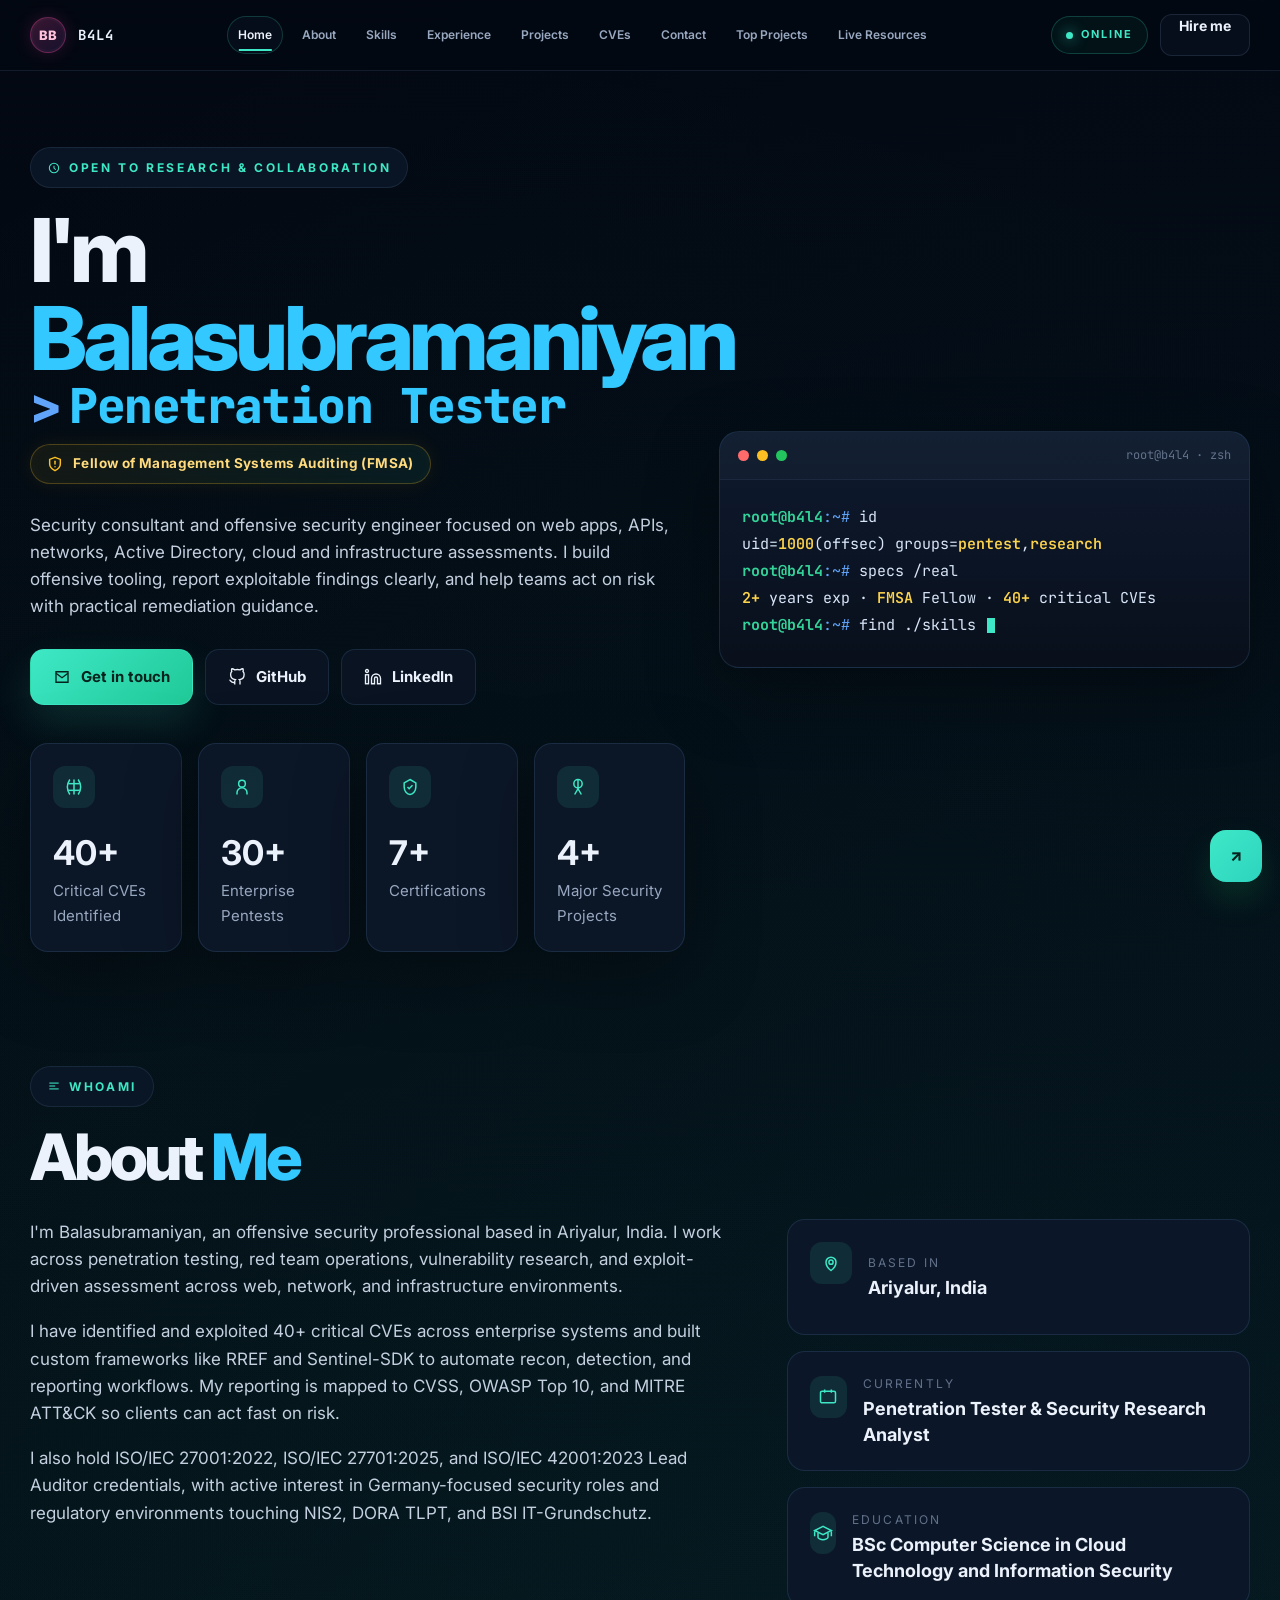
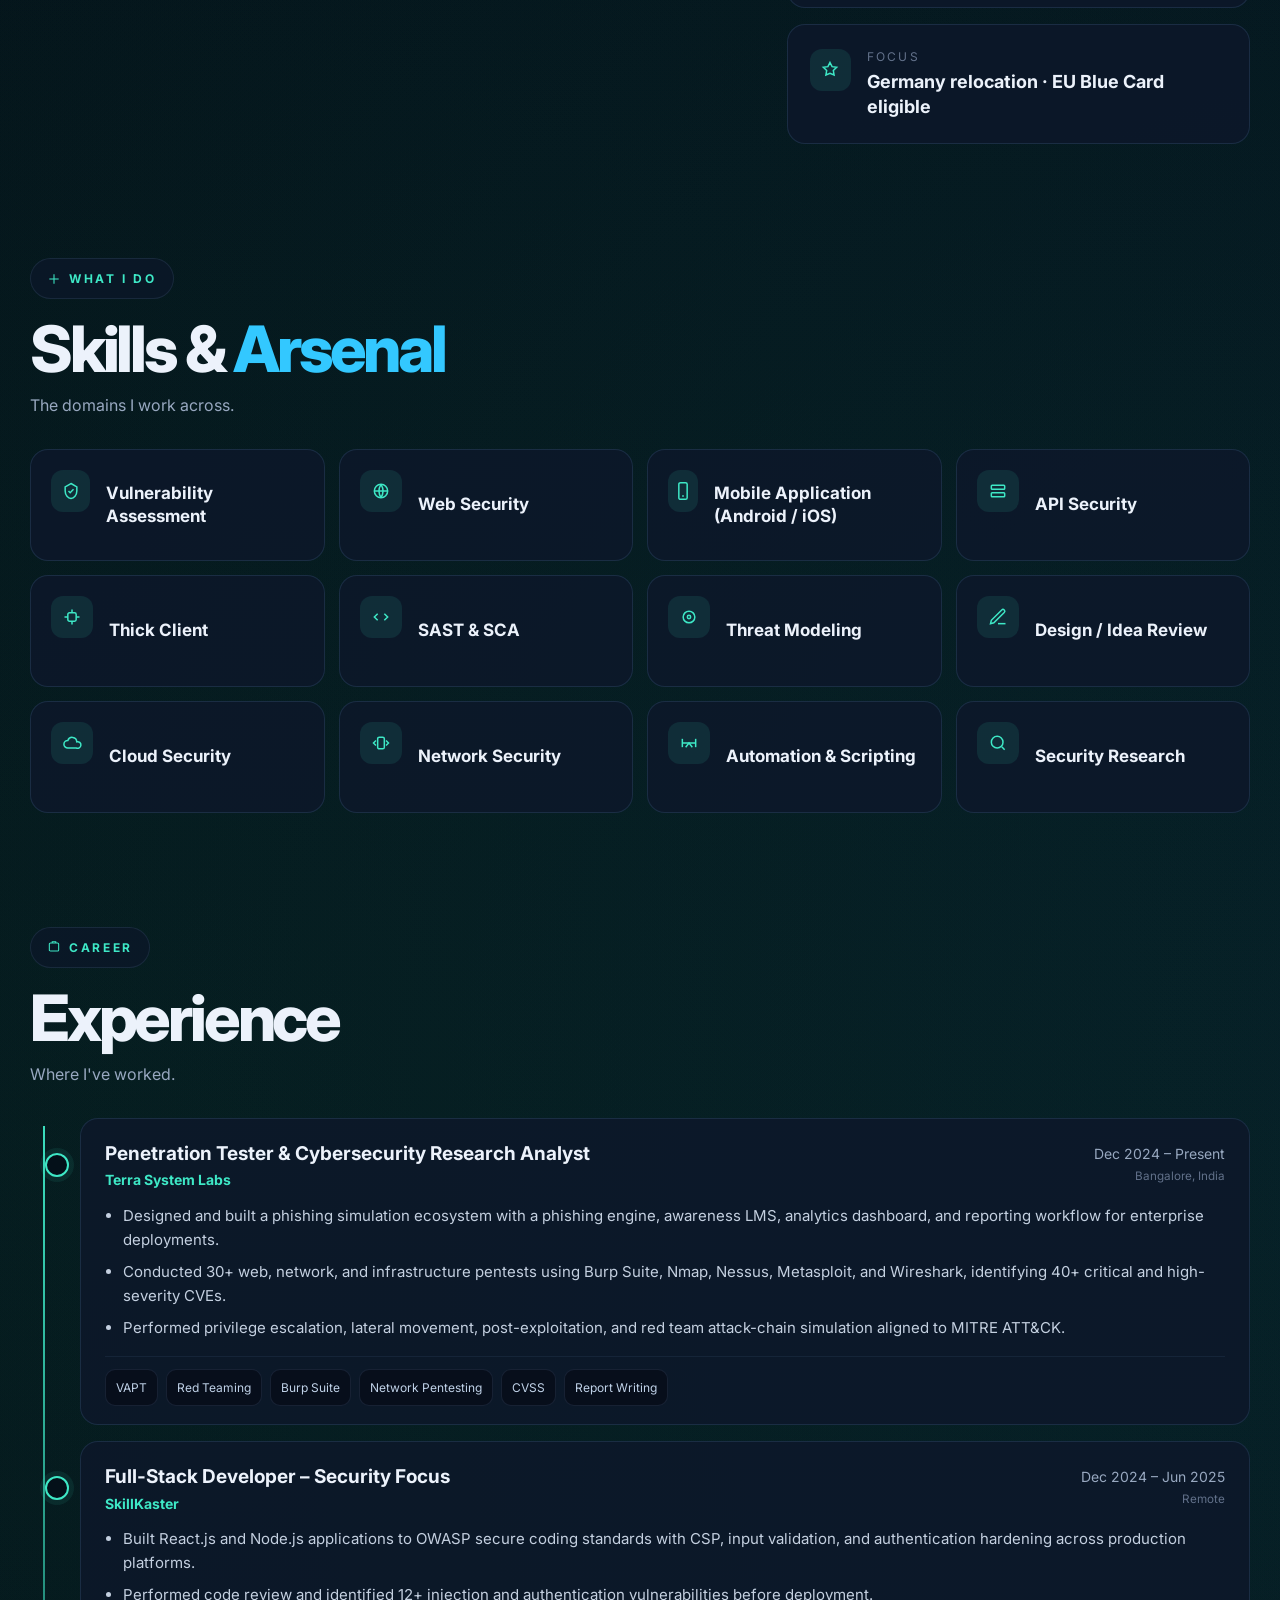
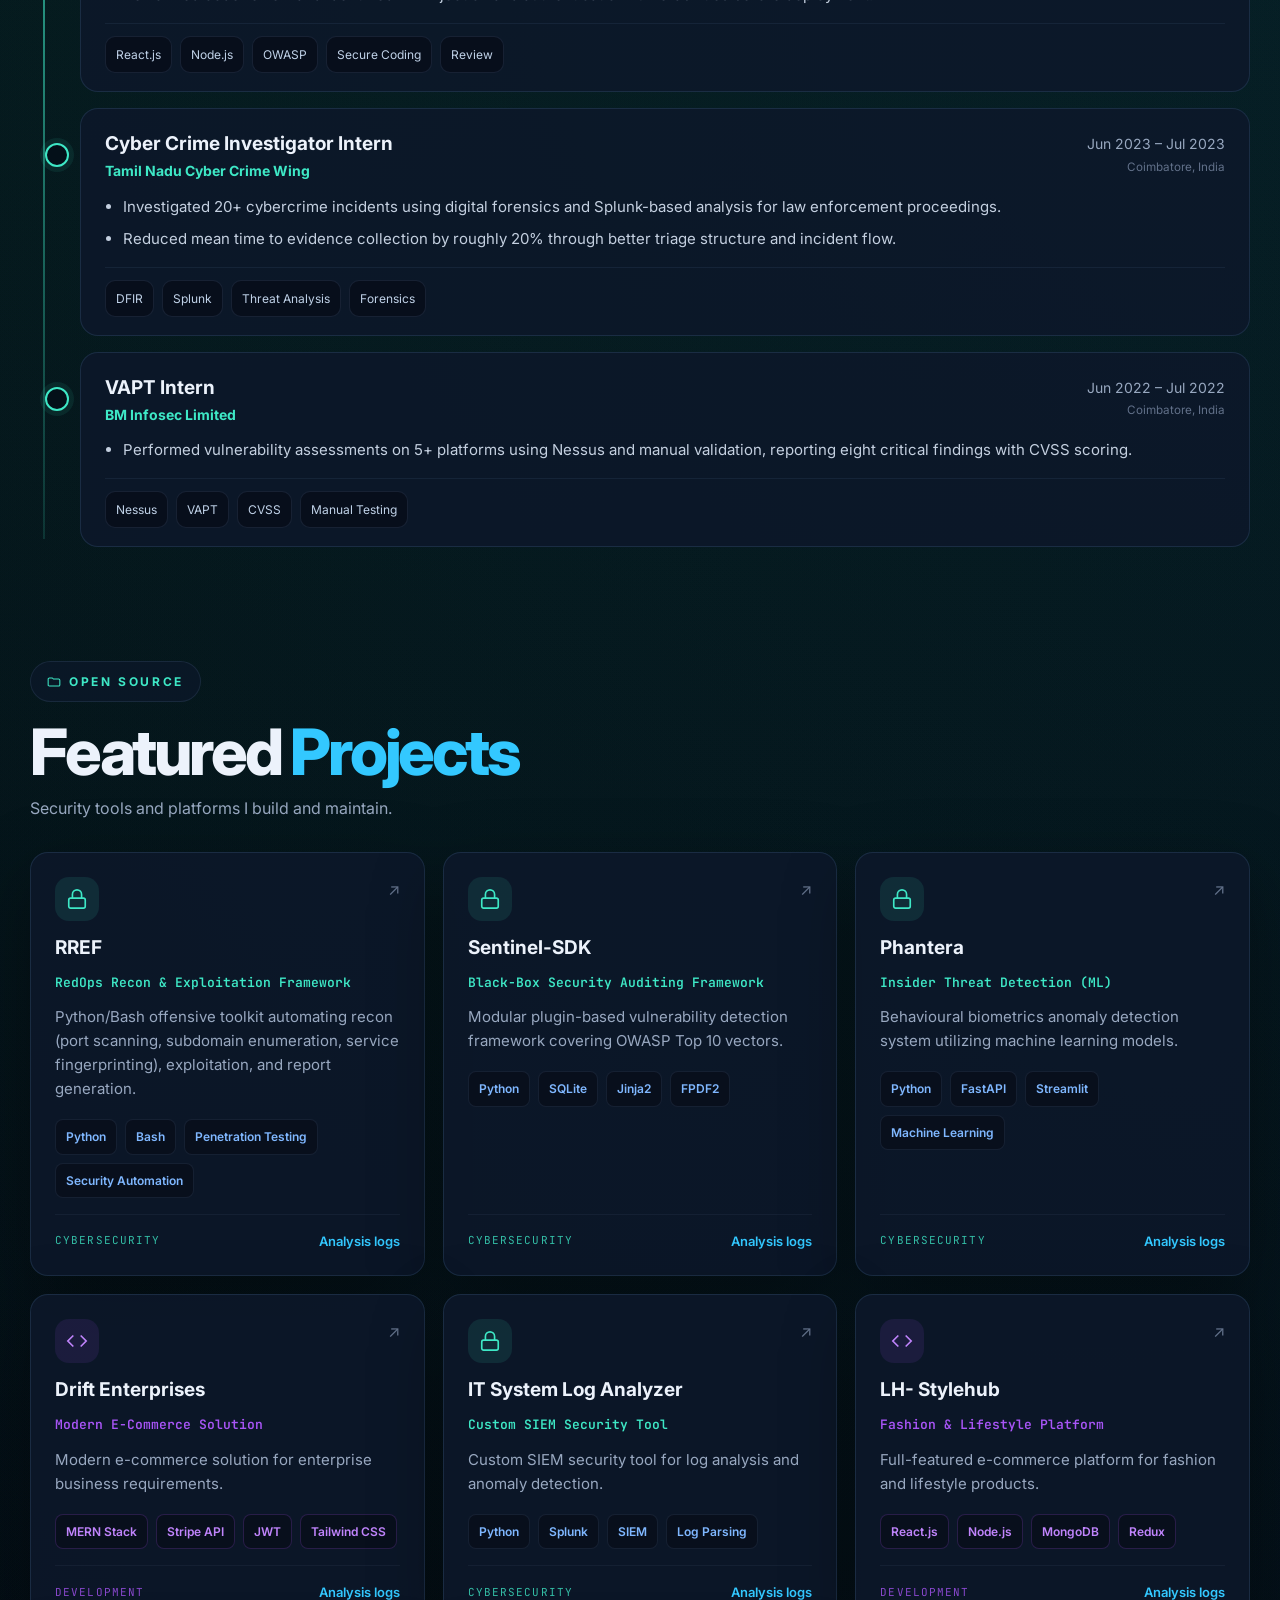
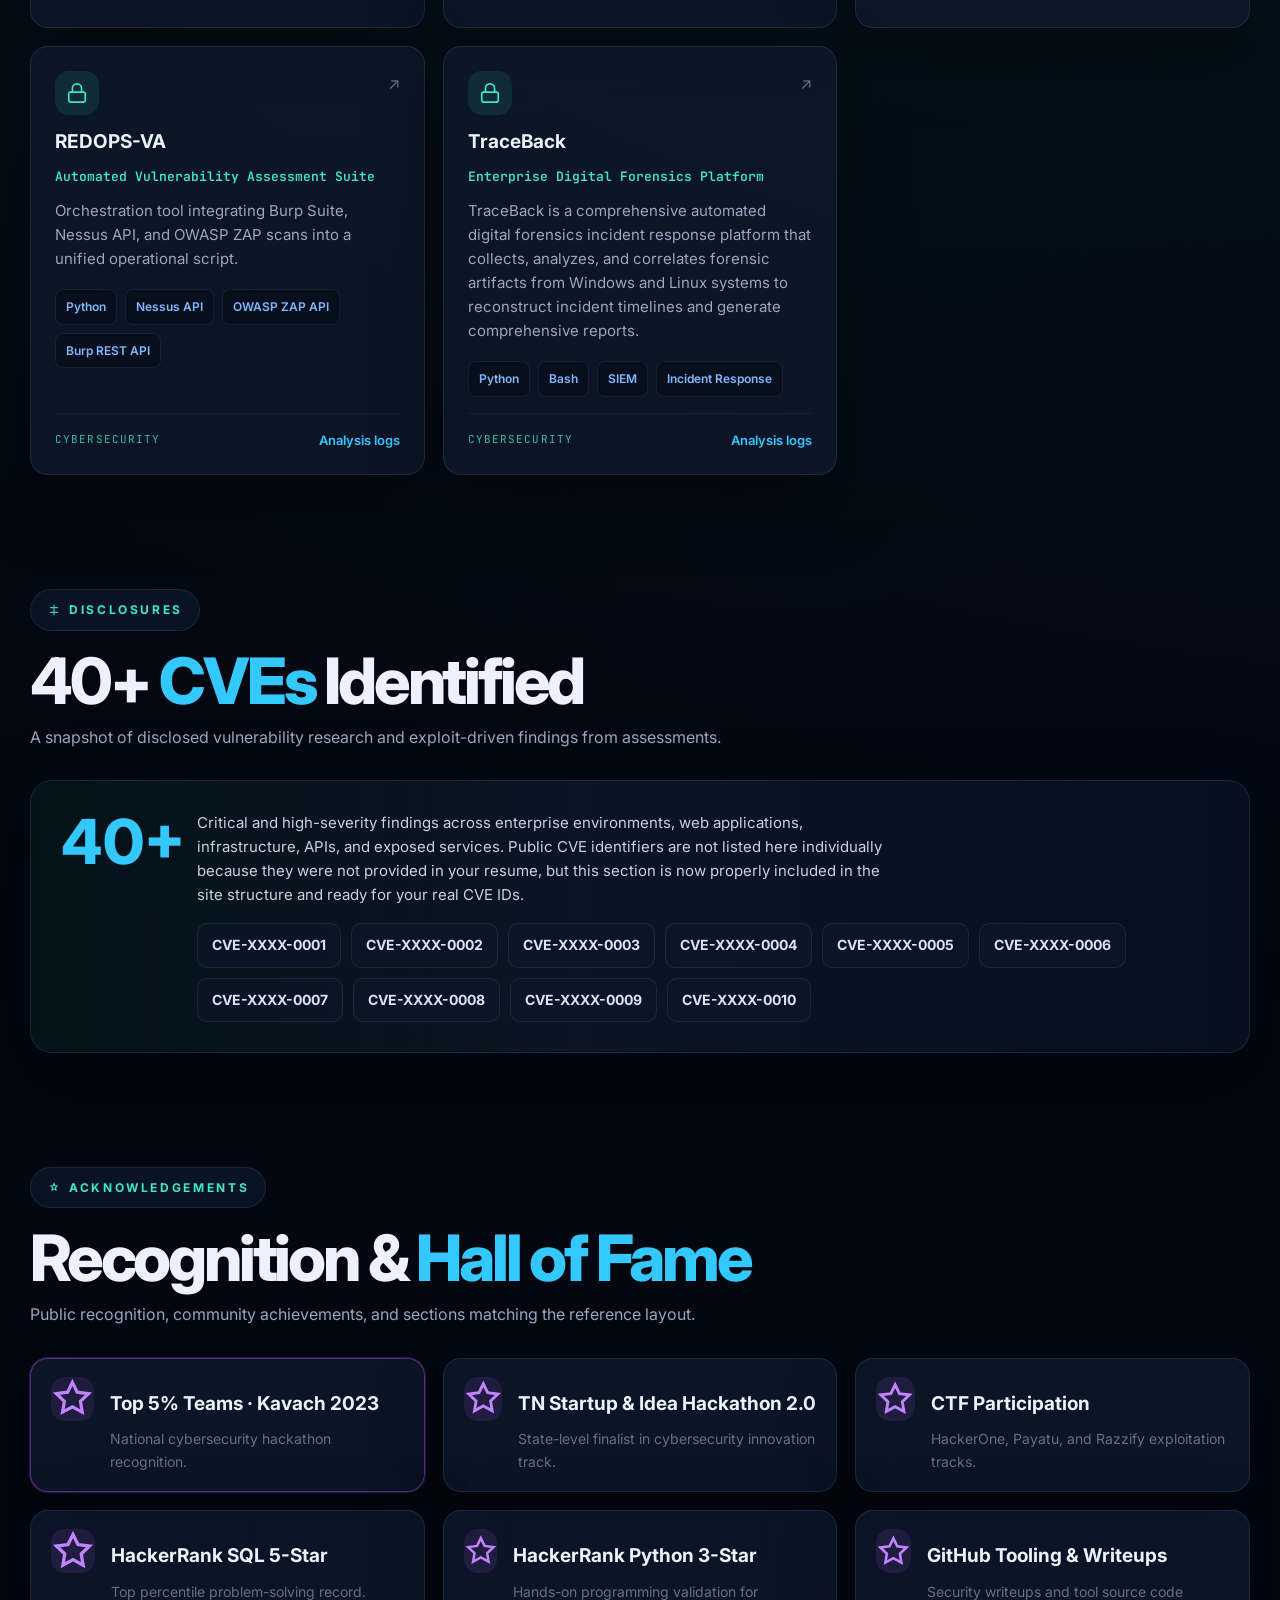
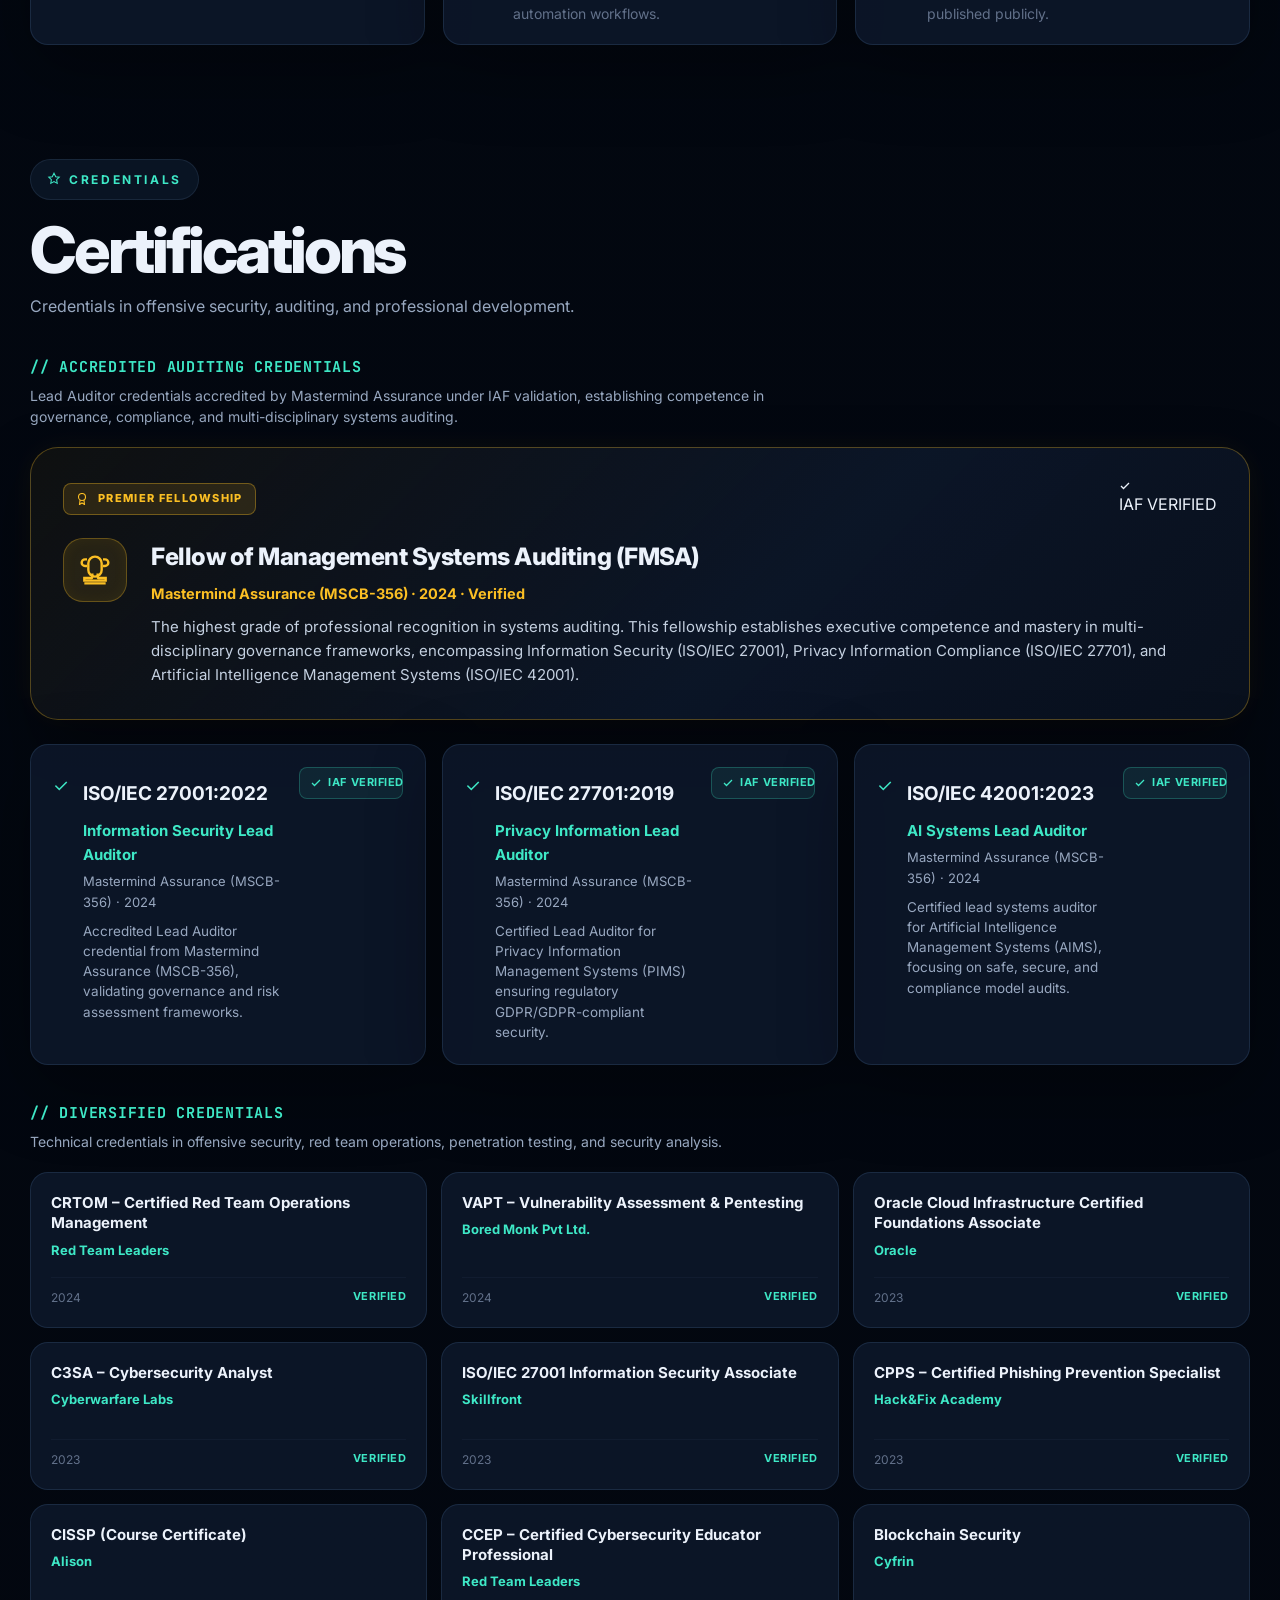
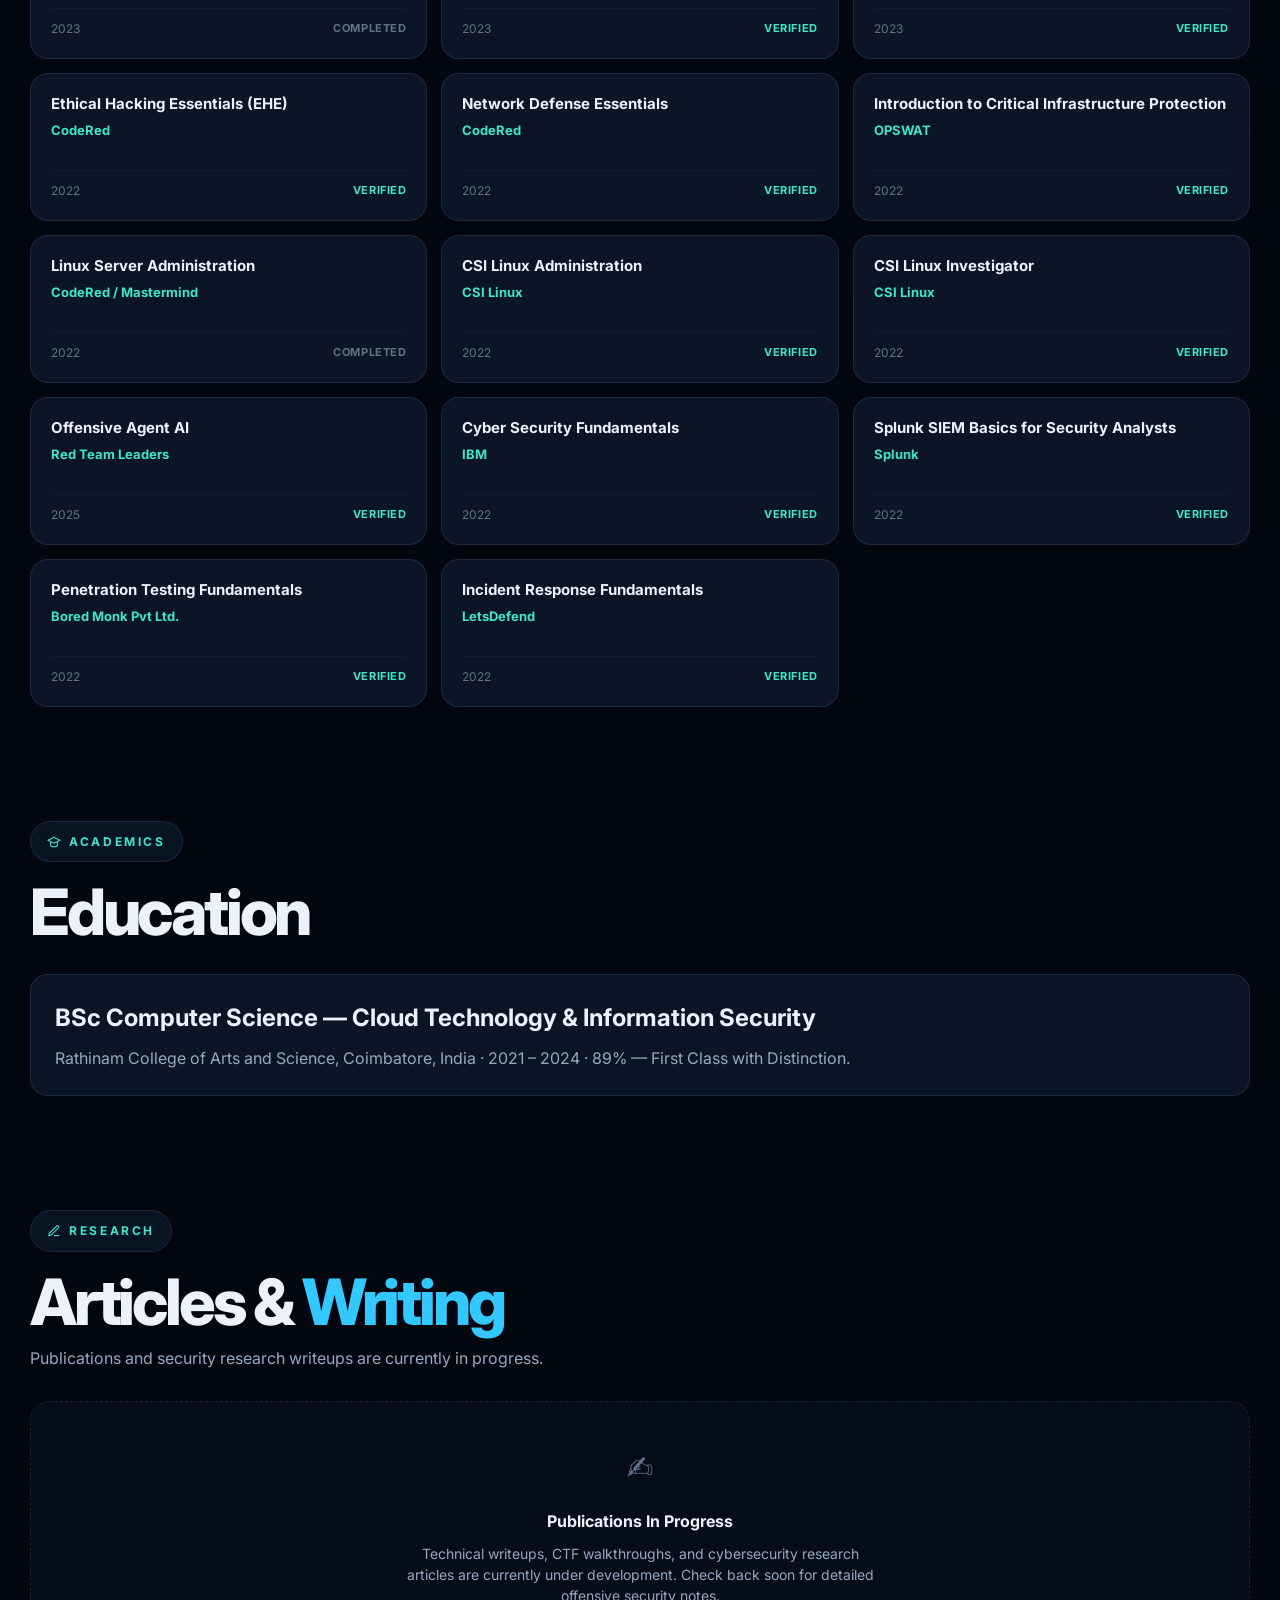
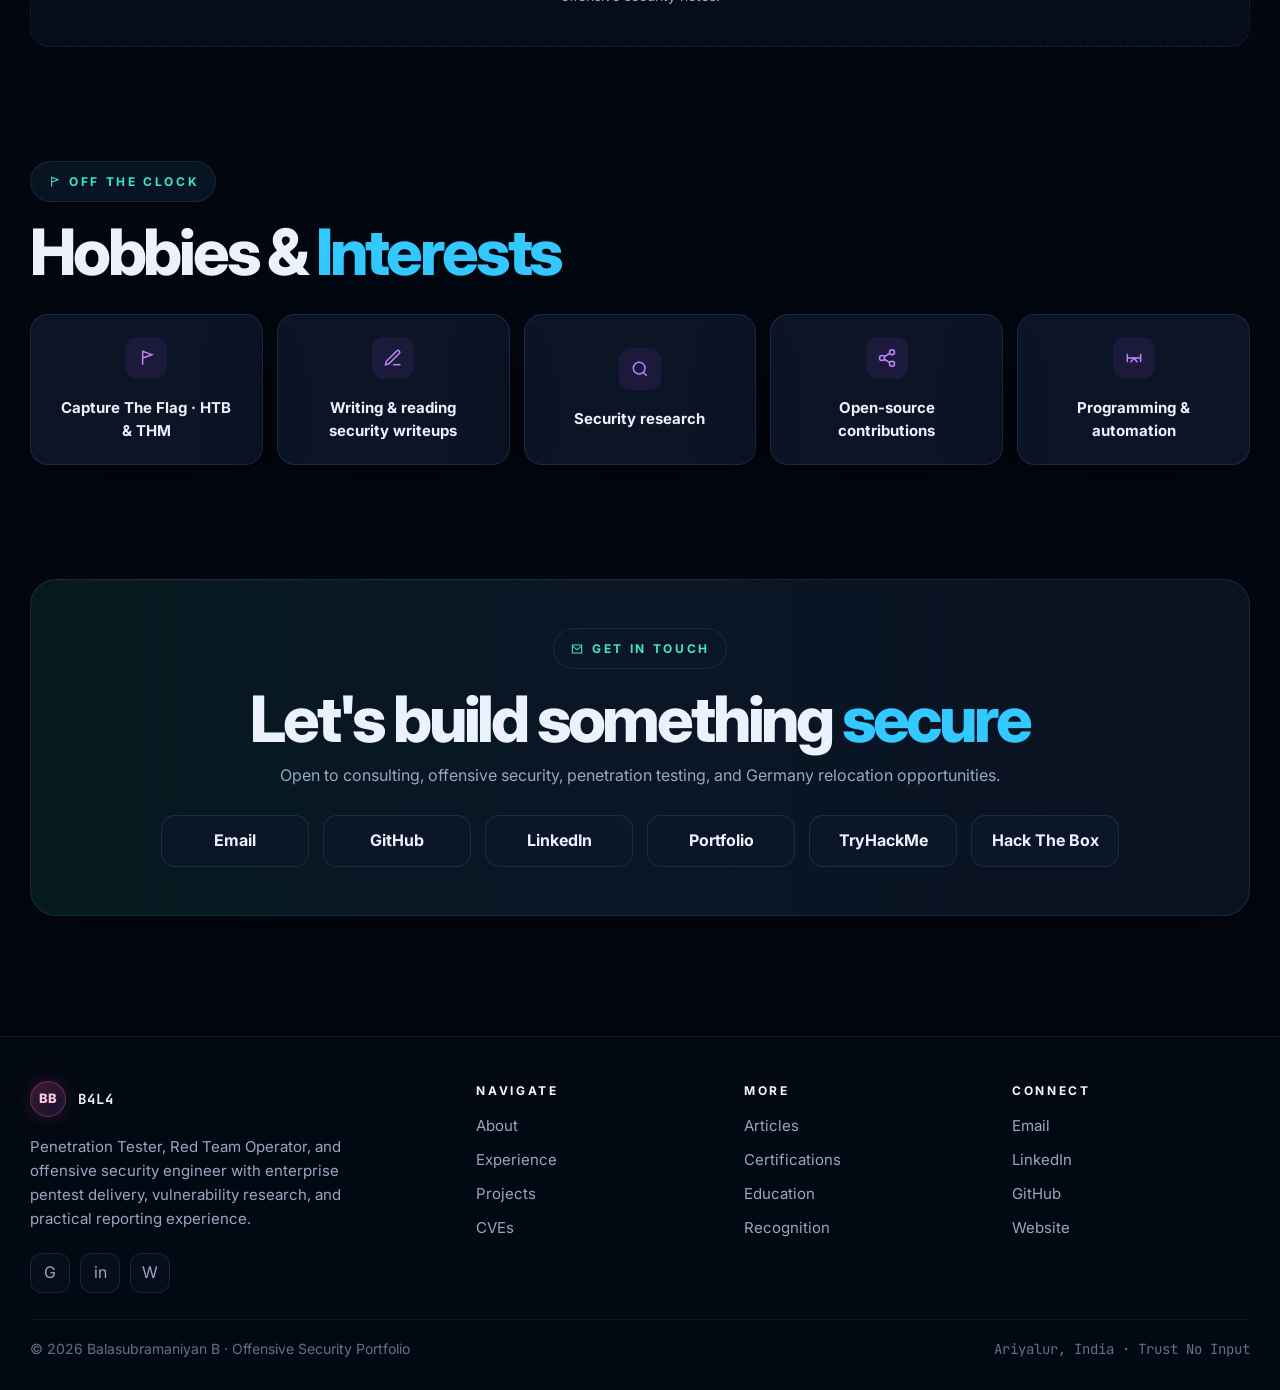
==== balasubramaniyan-portfolio.html @ 264fdf37 "Highlight FMSA Fellowship in Hero, zsh terminal, and Certifications sections" ====
<!DOCTYPE html>
<html lang="en">

<head>
  <meta charset="UTF-8" />
  <meta name="viewport" content="width=device-width, initial-scale=1.0" />
  <title>Balasubramaniyan B | Offensive Security Engineer</title>
  <meta name="description"
    content="Balasubramaniyan B — Penetration Tester, Red Team Operator, VAPT Specialist, and Offensive Security Engineer portfolio." />
  <link rel="preconnect" href="https://fonts.googleapis.com">
  <link rel="preconnect" href="https://fonts.gstatic.com" crossorigin>
  <link
    href="https://fonts.googleapis.com/css2?family=Inter:wght@300;400;500;600;700;800&family=JetBrains+Mono:wght@400;500;700&display=swap"
    rel="stylesheet">
  <style>
    :root {
      --bg: #030812;
      --bg-2: #06111f;
      --panel: rgba(13, 24, 43, 0.86);
      --panel-2: rgba(15, 28, 49, 0.92);
      --panel-soft: rgba(9, 17, 30, 0.72);
      --line: rgba(80, 119, 164, 0.22);
      --line-2: rgba(80, 119, 164, 0.34);
      --text: #ecf2fb;
      --muted: #98a8c0;
      --faint: #62718a;
      --teal: #3ee8c6;
      --cyan: #33c8ff;
      --purple: #a855f7;
      --green: #86efac;
      --radius-sm: 14px;
      --radius-md: 20px;
      --radius-lg: 28px;
      --shadow: 0 24px 70px rgba(0, 0, 0, 0.34);
      --content: 1220px;
      --transition-fast: 0.2s cubic-bezier(0.16, 1, 0.3, 1);
      --transition-normal: 0.4s cubic-bezier(0.16, 1, 0.3, 1);
      --transition-slow: 0.8s cubic-bezier(0.16, 1, 0.3, 1);
    }

    * {
      box-sizing: border-box;
      margin: 0;
      padding: 0;
    }

    html {
      scroll-behavior: smooth;
    }

    @keyframes bg-glow-drift {
      0% {
        background-position: 0% 50%, 100% 50%, 50% 100%, 0% 0%;
      }

      50% {
        background-position: 15% 45%, 80% 55%, 45% 95%, 0% 0%;
      }

      100% {
        background-position: 0% 50%, 100% 50%, 50% 100%, 0% 0%;
      }
    }

    body {
      font-family: Inter, system-ui, sans-serif;
      color: var(--text);
      background:
        radial-gradient(circle at 8% 18%, rgba(22, 163, 74, 0.08), transparent 22%),
        radial-gradient(circle at 88% 18%, rgba(34, 211, 238, 0.10), transparent 24%),
        radial-gradient(circle at 50% 100%, rgba(109, 40, 217, 0.10), transparent 26%),
        linear-gradient(180deg, #030812 0%, #02060d 100%);
      background-size: 140% 140%;
      animation: bg-glow-drift 20s ease-in-out infinite;
      min-height: 100vh;
      line-height: 1.6;
      overflow-x: hidden;
    }

    body::before {
      content: "";
      position: fixed;
      inset: 0;
      pointer-events: none;
      background-image:
        linear-gradient(rgba(255, 255, 255, 0.03) 1px, transparent 1px),
        linear-gradient(90deg, rgba(255, 255, 255, 0.02) 1px, transparent 1px);
      background-size: 80px 80px;
      mask-image: linear-gradient(to bottom, rgba(255, 255, 255, 0.16), transparent 55%);
      opacity: .28;
    }

    a {
      color: inherit;
      text-decoration: none;
    }

    img,
    svg {
      display: block;
      max-width: 100%;
    }

    .container {
      width: min(var(--content), calc(100% - 32px));
      margin: 0 auto;
    }

    .mono {
      font-family: "JetBrains Mono", monospace;
    }

    .accent {
      color: var(--cyan);
    }

    .muted {
      color: var(--muted);
    }

    .topbar {
      position: sticky;
      top: 0;
      z-index: 100;
      background: rgba(3, 8, 18, 0.75);
      backdrop-filter: blur(16px);
      border-bottom: 1px solid rgba(95, 123, 160, 0.18);
      transition: background var(--transition-normal), border-color var(--transition-normal), box-shadow var(--transition-normal);
    }

    .topbar-inner {
      display: flex;
      align-items: center;
      justify-content: space-between;
      gap: 18px;
      padding: 14px 0;
      transition: padding var(--transition-normal);
    }

    .topbar.scrolled {
      background: rgba(3, 8, 18, 0.92);
      border-bottom-color: rgba(62, 232, 198, 0.25);
      box-shadow: 0 10px 30px -10px rgba(3, 8, 18, 0.5);
    }

    .topbar.scrolled .topbar-inner {
      padding: 8px 0;
    }

    .brand {
      display: flex;
      align-items: center;
      gap: 12px;
      min-width: max-content;
    }

    .avatar {
      width: 36px;
      height: 36px;
      border-radius: 50%;
      background: linear-gradient(145deg, rgba(236, 72, 153, 0.24), rgba(168, 85, 247, 0.12));
      border: 1px solid rgba(236, 72, 153, 0.35);
      box-shadow: inset 0 0 0 2px rgba(255, 255, 255, 0.02), 0 0 18px rgba(236, 72, 153, 0.18);
      display: grid;
      place-items: center;
      color: #ffc3dc;
      font-weight: 800;
      font-size: 13px;
    }

    .brand strong {
      font-size: 14px;
      letter-spacing: 0.08em;
      text-transform: uppercase;
    }

    .nav {
      display: flex;
      flex-wrap: wrap;
      gap: 8px;
      justify-content: center;
    }

    .nav a {
      padding: 8px 10px;
      border-radius: 999px;
      color: var(--muted);
      font-size: 12px;
      font-weight: 600;
      transition: color var(--transition-normal), border-color var(--transition-normal), background var(--transition-normal);
      border: 1px solid transparent;
      position: relative;
    }

    .nav a::after {
      content: "";
      position: absolute;
      bottom: 2px;
      left: 50%;
      width: 0;
      height: 2px;
      background: var(--teal);
      transition: width var(--transition-normal), left var(--transition-normal);
      transform: translateX(-50%);
    }

    .nav a:hover::after,
    .nav a.active::after {
      width: 60%;
    }

    .nav a:hover,
    .nav a.active {
      color: var(--text);
      border-color: rgba(62, 232, 198, 0.2);
      background: rgba(9, 17, 30, 0.75);
    }

    .top-actions {
      display: flex;
      align-items: center;
      gap: 12px;
      min-width: max-content;
    }

    .status-pill {
      display: inline-flex;
      align-items: center;
      gap: 8px;
      height: 38px;
      padding: 0 14px;
      border-radius: 999px;
      border: 1px solid rgba(62, 232, 198, 0.22);
      background: rgba(4, 33, 33, 0.45);
      color: var(--teal);
      font-size: 11px;
      font-weight: 700;
      letter-spacing: 0.18em;
      text-transform: uppercase;
    }

    .status-pill::before {
      content: "";
      width: 7px;
      height: 7px;
      border-radius: 50%;
      background: var(--teal);
      box-shadow: 0 0 14px rgba(62, 232, 198, 0.9);
    }

    .hire-btn {
      height: 42px;
      padding: 0 18px;
      border-radius: 12px;
      border: 1px solid rgba(95, 123, 160, 0.22);
      background: rgba(9, 17, 30, 0.88);
      color: var(--text);
      font-weight: 700;
      font-size: 14px;
    }

    .section {
      padding: 90px 0 24px;
      position: relative;
    }

    .section:first-of-type {
      padding-top: 76px;
    }

    .section-head {
      margin-bottom: 30px;
    }

    .eyebrow {
      display: inline-flex;
      align-items: center;
      gap: 8px;
      padding: 10px 16px;
      border-radius: 999px;
      background: rgba(11, 24, 41, 0.82);
      border: 1px solid rgba(95, 123, 160, 0.18);
      color: var(--teal);
      font-size: 12px;
      font-weight: 700;
      letter-spacing: 0.22em;
      text-transform: uppercase;
    }

    .eyebrow svg {
      width: 14px;
      height: 14px;
    }

    h1,
    h2 {
      font-weight: 800;
      letter-spacing: -0.05em;
      line-height: 1;
    }

    h1 {
      font-size: clamp(2.8rem, 7vw, 5.5rem);
      margin-top: 18px;
    }

    .section-title {
      font-size: clamp(2.2rem, 5vw, 4.4rem);
      margin-top: 18px;
      margin-bottom: 12px;
    }

    .section-subtitle {
      font-size: 16px;
      color: var(--muted);
      max-width: 700px;
    }

    .hero-grid {
      display: grid;
      grid-template-columns: minmax(0, 1.05fr) minmax(360px, .85fr);
      gap: 34px;
      align-items: center;
    }

    .hero-copy p {
      font-size: 17px;
      max-width: 650px;
      color: #c4d0e0;
      margin: 22px 0 28px;
    }

    .hero-cta {
      display: flex;
      flex-wrap: wrap;
      gap: 12px;
      margin-bottom: 38px;
    }

    .btn {
      height: 56px;
      padding: 0 22px;
      border-radius: 14px;
      display: inline-flex;
      align-items: center;
      gap: 10px;
      border: 1px solid var(--line);
      background: rgba(10, 20, 35, 0.9);
      color: var(--text);
      font-weight: 700;
      font-size: 15px;
      transition: transform var(--transition-fast), background var(--transition-normal), border-color var(--transition-normal), box-shadow var(--transition-normal), color var(--transition-normal);
    }

    .btn svg {
      width: 18px;
      height: 18px;
    }

    .btn-primary {
      background: linear-gradient(135deg, var(--teal), #20c997);
      color: #05231d;
      border-color: rgba(62, 232, 198, 0.38);
      box-shadow: 0 18px 40px rgba(62, 232, 198, 0.14);
    }

    .btn:hover {
      transform: translateY(-2px);
    }

    .btn-primary:hover {
      box-shadow: 0 20px 45px rgba(62, 232, 198, 0.25);
    }

    /* Scroll Progress Bar */
    .scroll-progress-bar {
      position: fixed;
      top: 0;
      left: 0;
      height: 3px;
      background: linear-gradient(90deg, var(--teal) 0%, var(--cyan) 50%, var(--purple) 100%);
      width: 0%;
      z-index: 9999;
      transition: width 0.1s ease-out;
    }

    /* Scroll Reveal */
    .reveal {
      opacity: 0;
      transform: translateY(28px);
      transition: opacity var(--transition-slow), transform var(--transition-slow);
    }

    .reveal.revealed {
      opacity: 1;
      transform: translateY(0);
    }

    .reveal-delay-1 {
      transition-delay: 0.1s;
    }

    .reveal-delay-2 {
      transition-delay: 0.2s;
    }

    .reveal-delay-3 {
      transition-delay: 0.3s;
    }

    .reveal-delay-4 {
      transition-delay: 0.4s;
    }

    .reveal-delay-5 {
      transition-delay: 0.5s;
    }

    /* Terminal cursor blink */
    .terminal-cursor {
      display: inline-block;
      width: 8px;
      height: 15px;
      background: var(--teal);
      margin-left: 2px;
      animation: terminal-blink 1s steps(2, start) infinite;
      vertical-align: middle;
    }

    @keyframes terminal-blink {

      0%,
      100% {
        opacity: 1;
      }

      50% {
        opacity: 0;
      }
    }

    /* Card Glow & Interaction transitions */
    .stat-card,
    .skill-card,
    .timeline-card,
    .project-card,
    .article-card,
    .cert-card,
    .recognition-card,
    .hobby-card,
    .info-card,
    .cve-panel {
      transition: transform var(--transition-normal), border-color var(--transition-normal), box-shadow var(--transition-normal), background var(--transition-normal);
    }

    .stat-card:hover,
    .info-card:hover {
      transform: translateY(-4px);
      border-color: rgba(62, 232, 198, 0.45);
      box-shadow: 0 15px 30px -10px rgba(62, 232, 198, 0.15), var(--shadow);
    }

    .skill-card:hover {
      transform: translateY(-3px) scale(1.02);
      border-color: rgba(51, 200, 255, 0.45);
      box-shadow: 0 12px 24px -10px rgba(51, 200, 255, 0.15);
      background: rgba(15, 28, 49, 0.95);
    }

    .project-card:hover,
    .article-card:hover {
      transform: translateY(-6px);
      border-color: rgba(62, 232, 198, 0.45);
      box-shadow: 0 20px 40px -15px rgba(62, 232, 198, 0.2), var(--shadow);
      background: rgba(15, 28, 49, 0.95);
    }

    .cert-card:hover,
    .recognition-card:hover {
      transform: translateY(-4px);
      border-color: rgba(168, 85, 247, 0.45);
      box-shadow: 0 15px 30px -10px rgba(168, 85, 247, 0.15), var(--shadow);
      background: rgba(15, 28, 49, 0.95);
    }

    .hobby-card:hover {
      transform: translateY(-4px) scale(1.03);
      border-color: rgba(168, 85, 247, 0.4);
      box-shadow: 0 12px 24px -10px rgba(168, 85, 247, 0.15);
    }

    .timeline-card:hover {
      border-color: rgba(62, 232, 198, 0.35);
      box-shadow: 0 10px 30px -10px rgba(62, 232, 198, 0.08);
      background: rgba(15, 28, 49, 0.95);
    }

    .cve-panel:hover {
      border-color: rgba(51, 200, 255, 0.35);
      box-shadow: 0 20px 45px -10px rgba(51, 200, 255, 0.12), var(--shadow);
    }

    .hero-stats {
      display: grid;
      grid-template-columns: repeat(4, minmax(0, 1fr));
      gap: 16px;
    }

    .stat-card {
      min-height: 154px;
      border: 1px solid var(--line);
      border-radius: 18px;
      background: var(--panel);
      box-shadow: var(--shadow);
      padding: 22px;
    }

    .stat-card .icon-box,
    .mini-icon {
      width: 42px;
      height: 42px;
      border-radius: 12px;
      display: grid;
      place-items: center;
      background: rgba(62, 232, 198, 0.10);
      color: var(--teal);
      margin-bottom: 28px;
    }

    .stat-card .icon-box svg,
    .mini-icon svg {
      width: 20px;
      height: 20px;
    }

    .stat-card strong {
      display: block;
      font-size: 34px;
      line-height: 1;
      margin-bottom: 8px;
    }

    .stat-card span {
      color: var(--muted);
      font-size: 15px;
    }

    .terminal-card {
      border: 1px solid var(--line);
      border-radius: 20px;
      background: linear-gradient(180deg, rgba(15, 28, 49, 0.92), rgba(9, 16, 28, 0.98));
      overflow: hidden;
      box-shadow: var(--shadow);
    }

    .terminal-top {
      display: flex;
      align-items: center;
      justify-content: space-between;
      padding: 14px 18px;
      border-bottom: 1px solid rgba(95, 123, 160, 0.12);
      background: rgba(255, 255, 255, 0.02);
      color: var(--faint);
      font-size: 12px;
    }

    .dots {
      display: flex;
      gap: 8px;
    }

    .dots i {
      width: 11px;
      height: 11px;
      border-radius: 50%;
      display: block;
    }

    .dots i:nth-child(1) {
      background: #ff6b6b;
    }

    .dots i:nth-child(2) {
      background: #fbbf24;
    }

    .dots i:nth-child(3) {
      background: #22c55e;
    }

    .terminal-card pre {
      padding: 24px 22px 28px;
      font-size: 15px;
      line-height: 1.8;
      white-space: pre-wrap;
      color: #d8e5f8;
    }

    .cmt {
      color: #64748b;
    }

    .key {
      color: #34d399;
      font-weight: 700;
    }

    .val {
      color: #fcd34d;
      font-weight: 600;
    }

    .str {
      color: #dbeafe;
    }

    .sym {
      color: #60a5fa;
    }

    .about-grid {
      display: grid;
      grid-template-columns: minmax(0, 1.15fr) minmax(280px, .75fr);
      gap: 46px;
      align-items: start;
    }

    .about-text {
      font-size: 17px;
      color: #c4d0e0;
      display: grid;
      gap: 18px;
      max-width: 760px;
    }

    .info-stack {
      display: grid;
      gap: 16px;
    }

    .info-card {
      border: 1px solid var(--line);
      border-radius: 18px;
      background: var(--panel);
      padding: 22px;
      min-height: 96px;
      display: flex;
      align-items: center;
      gap: 16px;
    }

    .info-card .meta-label {
      font-size: 12px;
      color: var(--faint);
      text-transform: uppercase;
      letter-spacing: 0.18em;
      display: block;
      margin-bottom: 4px;
    }

    .info-card strong {
      font-size: 18px;
      line-height: 1.3;
    }

    .skills-grid {
      display: grid;
      grid-template-columns: repeat(4, minmax(0, 1fr));
      gap: 14px;
    }

    .skill-card {
      min-height: 112px;
      border: 1px solid var(--line);
      border-radius: 18px;
      background: var(--panel);
      padding: 18px 20px;
      display: flex;
      align-items: center;
      gap: 16px;
    }

    .skill-card strong {
      font-size: 17px;
      line-height: 1.35;
    }

    .experience-timeline {
      position: relative;
      display: grid;
      gap: 16px;
      padding-left: 28px;
    }

    .experience-timeline::before {
      content: "";
      position: absolute;
      left: 13px;
      top: 8px;
      bottom: 8px;
      width: 2px;
      background: linear-gradient(180deg, rgba(62, 232, 198, 0.95), rgba(62, 232, 198, 0.14));
    }

    .timeline-card {
      position: relative;
      border: 1px solid var(--line);
      border-radius: 18px;
      background: var(--panel);
      padding: 24px 24px 18px 24px;
      margin-left: 22px;
    }

    .timeline-card::before {
      content: "";
      position: absolute;
      left: -36px;
      top: 34px;
      width: 20px;
      height: 20px;
      border-radius: 50%;
      border: 2px solid var(--teal);
      background: #041019;
      box-shadow: 0 0 0 5px rgba(62, 232, 198, 0.08);
    }

    .timeline-top {
      display: flex;
      justify-content: space-between;
      gap: 20px;
      align-items: start;
      margin-bottom: 12px;
      flex-wrap: wrap;
    }

    .timeline-top h3 {
      font-size: 19px;
      line-height: 1.2;
      margin-bottom: 4px;
    }

    .timeline-company {
      color: var(--teal);
      font-weight: 700;
      font-size: 14px;
    }

    .timeline-date {
      color: var(--muted);
      font-size: 14px;
      text-align: right;
    }

    .timeline-date small {
      display: block;
      color: var(--faint);
      margin-top: 2px;
    }

    .timeline-card ul {
      padding-left: 18px;
      margin-bottom: 16px;
      display: grid;
      gap: 8px;
    }

    .timeline-card li {
      color: #c4d0e0;
      font-size: 15px;
    }

    .tag-list {
      display: flex;
      flex-wrap: wrap;
      gap: 8px;
      padding-top: 12px;
      border-top: 1px solid rgba(95, 123, 160, 0.12);
    }

    .tag-item {
      padding: 8px 10px;
      border-radius: 10px;
      font-size: 12px;
      color: #c0d2e8;
      background: rgba(8, 14, 27, 0.84);
      border: 1px solid rgba(95, 123, 160, 0.18);
    }

    .card-grid-3 {
      display: grid;
      grid-template-columns: repeat(3, minmax(0, 1fr));
      gap: 18px;
    }

    .project-card,
    .article-card,
    .cert-card,
    .recognition-card,
    .hobby-card {
      border: 1px solid var(--line);
      border-radius: 18px;
      background: var(--panel);
      box-shadow: var(--shadow);
    }

    .project-card,
    .article-card {
      padding: 24px;
      min-height: 320px;
      display: flex;
      flex-direction: column;
    }

    .project-card h3,
    .article-card h3,
    .cert-card h3,
    .recognition-card h3 {
      font-size: 19px;
      line-height: 1.35;
      margin: 14px 0 12px;
    }

    .project-card p,
    .article-card p,
    .cert-card p {
      color: var(--muted);
      font-size: 15px;
    }

    .card-top {
      display: flex;
      justify-content: space-between;
      align-items: start;
      gap: 12px;
    }

    .folder-box,
    .write-box,
    .star-box {
      width: 44px;
      height: 44px;
      border-radius: 14px;
      display: grid;
      place-items: center;
      background: rgba(62, 232, 198, 0.10);
      color: var(--teal);
    }

    .star-box {
      background: rgba(168, 85, 247, 0.12);
      color: #c084fc;
    }

    .card-top svg {
      width: 22px;
      height: 22px;
    }

    .external {
      color: var(--faint);
    }

    .pills {
      display: flex;
      flex-wrap: wrap;
      gap: 8px;
      margin: 18px 0 16px;
    }

    .pill {
      padding: 7px 10px;
      border-radius: 8px;
      border: 1px solid rgba(95, 123, 160, 0.16);
      background: rgba(8, 14, 27, 0.8);
      color: #7fb7ff;
      font-size: 12px;
      font-weight: 600;
    }

    .project-footer {
      margin-top: auto;
      padding-top: 16px;
      border-top: 1px solid rgba(95, 123, 160, 0.10);
      display: flex;
      justify-content: space-between;
      gap: 16px;
      flex-wrap: wrap;
      color: var(--muted);
      font-size: 14px;
    }

    .metric-row,
    .link-row {
      display: flex;
      align-items: center;
      gap: 16px;
    }

    .cve-panel {
      border: 1px solid var(--line);
      border-radius: 22px;
      background: linear-gradient(90deg, rgba(7, 41, 39, 0.35), rgba(12, 22, 38, 0.92) 45%, rgba(7, 16, 31, 0.96));
      padding: 30px;
      display: grid;
      grid-template-columns: 110px minmax(0, 1fr);
      gap: 26px;
      box-shadow: var(--shadow);
    }

    .cve-big {
      font-size: 62px;
      line-height: 1;
      font-weight: 800;
      color: var(--cyan);
    }

    .cve-copy p {
      color: #c6d3e3;
      font-size: 15px;
      margin-bottom: 16px;
      max-width: 700px;
    }

    .cve-tags {
      display: flex;
      flex-wrap: wrap;
      gap: 10px;
    }

    .cve-tags span {
      padding: 10px 14px;
      border-radius: 10px;
      border: 1px solid rgba(95, 123, 160, 0.18);
      background: rgba(12, 22, 38, 0.88);
      color: #d7e3f7;
      font-size: 14px;
      font-weight: 700;
    }

    .recognition-card {
      min-height: 112px;
      padding: 18px 20px;
      display: flex;
      gap: 16px;
      align-items: flex-start;
    }

    .recognition-card.featured {
      border-color: rgba(168, 85, 247, 0.45);
      box-shadow: 0 0 0 1px rgba(168, 85, 247, 0.25), 0 24px 70px rgba(0, 0, 0, .34);
    }

    .recognition-card p {
      color: var(--faint);
      font-size: 14px;
      margin-top: 6px;
    }

    .cert-grid {
      display: grid;
      grid-template-columns: repeat(3, minmax(0, 1fr));
      gap: 16px;
    }

    .cert-card {
      min-height: 160px;
      padding: 22px;
      display: flex;
      gap: 14px;
      align-items: flex-start;
      justify-content: space-between;
    }

    .cert-left {
      display: flex;
      gap: 14px;
      align-items: flex-start;
    }

    .check {
      color: var(--teal);
      margin-top: 5px;
      font-size: 18px;
    }

    .cert-card strong {
      color: var(--teal);
      font-size: 15px;
      display: block;
      margin-top: 4px;
    }

    .cert-card small {
      color: var(--faint);
      font-size: 13px;
      display: block;
      margin-top: 6px;
    }

    .verify {
      padding: 8px 10px;
      border-radius: 10px;
      font-size: 12px;
      color: var(--muted);
      border: 1px solid rgba(95, 123, 160, 0.16);
      background: rgba(10, 18, 31, 0.8);
      white-space: nowrap;
    }

    .cert-grid-compact {
      display: grid;
      grid-template-columns: repeat(3, minmax(0, 1fr));
      gap: 14px;
    }

    .cert-card-compact {
      border: 1px solid var(--line);
      border-radius: 18px;
      background: var(--panel);
      padding: 20px;
      display: flex;
      flex-direction: column;
      justify-content: space-between;
      min-height: 148px;
      transition: transform var(--transition-normal), border-color var(--transition-normal), box-shadow var(--transition-normal), background var(--transition-normal);
    }

    .cert-card-compact:hover {
      transform: translateY(-4px);
      border-color: rgba(62, 232, 198, 0.45);
      box-shadow: 0 15px 30px -10px rgba(62, 232, 198, 0.15), var(--shadow);
      background: rgba(15, 28, 49, 0.95);
    }

    .cert-compact-top h3 {
      font-size: 15px;
      font-weight: 700;
      line-height: 1.35;
      margin-bottom: 6px;
      color: var(--text);
    }

    .cert-compact-top strong {
      font-size: 13px;
      color: var(--teal);
      display: block;
      margin-bottom: 4px;
    }

    .cert-compact-bottom {
      display: flex;
      justify-content: space-between;
      align-items: center;
      margin-top: 12px;
      padding-top: 10px;
      border-top: 1px solid rgba(95, 123, 160, 0.08);
    }

    .cert-compact-date {
      font-size: 12px;
      color: var(--faint);
    }

    .cert-compact-status {
      font-size: 11px;
      font-weight: 700;
      letter-spacing: 0.05em;
      text-transform: uppercase;
    }

    .cert-status-verified {
      color: var(--teal);
    }

    .cert-status-standard {
      color: var(--faint);
    }

    /* Subheadings for Certifications */
    .cert-subheading {
      margin-top: 36px;
      margin-bottom: 20px;
    }

    .cert-subheading h3 {
      font-family: "JetBrains Mono", monospace;
      font-size: 15px;
      font-weight: 700;
      color: var(--teal);
      letter-spacing: 0.05em;
      text-transform: uppercase;
      margin-bottom: 6px;
    }

    .cert-subheading p {
      font-size: 14px;
      color: var(--muted);
      max-width: 800px;
      line-height: 1.5;
    }

    /* Audit Card Details & Badging */
    .cert-card .cert-meta {
      font-size: 13px;
      color: var(--muted);
      margin-top: 4px;
      margin-bottom: 8px;
    }

    .cert-card .cert-desc {
      font-size: 13.5px;
      color: var(--muted);
      line-height: 1.5;
      margin-top: 8px;
    }

    .cert-card .cert-status-badge {
      display: inline-flex;
      align-items: center;
      gap: 6px;
      padding: 6px 10px;
      border-radius: 8px;
      font-size: 11px;
      font-weight: 700;
      letter-spacing: 0.05em;
      background: rgba(62, 232, 198, 0.08);
      border: 1px solid rgba(62, 232, 198, 0.25);
      color: var(--teal);
      white-space: nowrap;
    }

    .cert-card .cert-status-badge svg {
      flex-shrink: 0;
    }

    .edu-grid {
      display: grid;
      grid-template-columns: minmax(0, 1fr);
      gap: 16px;
    }

    .edu-card {
      border: 1px solid var(--line);
      border-radius: 18px;
      background: var(--panel);
      padding: 24px;
    }

    .edu-card h3 {
      font-size: 24px;
      margin-bottom: 8px;
    }

    .edu-card p {
      color: var(--muted);
      font-size: 16px;
    }

    .hobbies-grid {
      display: grid;
      grid-template-columns: repeat(5, minmax(0, 1fr));
      gap: 14px;
    }

    .hobby-card {
      min-height: 146px;
      padding: 22px;
      display: flex;
      flex-direction: column;
      align-items: center;
      justify-content: center;
      text-align: center;
      gap: 18px;
    }

    .hobby-card .mini-icon {
      background: rgba(168, 85, 247, 0.10);
      color: #c084fc;
      margin-bottom: 0;
    }

    .hobby-card strong {
      font-size: 15px;
      line-height: 1.5;
      max-width: 170px;
    }

    .contact-banner {
      border: 1px solid var(--line);
      border-radius: 26px;
      padding: 48px 32px;
      background: linear-gradient(90deg, rgba(10, 54, 52, 0.42), rgba(11, 23, 40, 0.95) 48%, rgba(9, 19, 34, 0.95));
      box-shadow: var(--shadow);
      text-align: center;
    }

    .contact-banner h2 {
      font-size: clamp(2rem, 5vw, 4rem);
      margin: 18px 0 12px;
    }

    .contact-banner p {
      font-size: 16px;
      color: var(--muted);
      margin-bottom: 26px;
    }

    .contact-links {
      display: flex;
      flex-wrap: wrap;
      justify-content: center;
      gap: 14px;
    }

    .contact-links a {
      min-width: 148px;
      height: 52px;
      padding: 0 18px;
      border-radius: 14px;
      border: 1px solid var(--line);
      background: rgba(13, 24, 43, 0.82);
      font-weight: 700;
      display: inline-flex;
      align-items: center;
      justify-content: center;
      gap: 10px;
    }

    footer {
      margin-top: 96px;
      border-top: 1px solid rgba(95, 123, 160, 0.14);
      background: rgba(4, 10, 20, 0.72);
    }

    .footer-grid {
      display: grid;
      grid-template-columns: 1.4fr .8fr .8fr .8fr;
      gap: 30px;
      padding: 44px 0 26px;
    }

    .footer-brand p {
      color: var(--muted);
      font-size: 15px;
      max-width: 360px;
      margin: 18px 0 22px;
    }

    .social-row {
      display: flex;
      flex-wrap: wrap;
      gap: 10px;
    }

    .social-row a {
      width: 40px;
      height: 40px;
      border-radius: 12px;
      border: 1px solid var(--line);
      background: rgba(9, 17, 30, .82);
      display: grid;
      place-items: center;
      color: var(--muted);
    }

    .footer-col h4 {
      font-size: 12px;
      color: #f3f6fb;
      text-transform: uppercase;
      letter-spacing: 0.22em;
      margin-bottom: 14px;
    }

    .footer-col a {
      display: block;
      color: var(--muted);
      font-size: 15px;
      margin-bottom: 10px;
    }

    .footer-bottom {
      display: flex;
      justify-content: space-between;
      gap: 14px;
      flex-wrap: wrap;
      padding: 18px 0 30px;
      border-top: 1px solid rgba(95, 123, 160, 0.12);
      color: var(--faint);
      font-size: 14px;
    }

    .fab {
      position: fixed;
      right: 18px;
      bottom: 18px;
      width: 52px;
      height: 52px;
      border-radius: 16px;
      background: linear-gradient(135deg, var(--teal), #2dd4bf);
      color: #04231e;
      display: grid;
      place-items: center;
      font-weight: 800;
      box-shadow: 0 16px 32px rgba(34, 197, 94, 0.16);
      z-index: 90;
    }

    @media (max-width: 1120px) {

      .hero-grid,
      .about-grid {
        grid-template-columns: 1fr;
      }

      .hero-stats,
      .skills-grid,
      .card-grid-3,
      .cert-grid,
      .cert-grid-compact,
      .hobbies-grid {
        grid-template-columns: repeat(2, minmax(0, 1fr));
      }

      .footer-grid {
        grid-template-columns: 1fr 1fr;
      }
    }

    @media (max-width: 760px) {
      .topbar-inner {
        flex-direction: column;
        align-items: flex-start;
      }

      .nav {
        justify-content: flex-start;
      }

      .hero-stats,
      .skills-grid,
      .card-grid-3,
      .cert-grid,
      .cert-grid-compact,
      .hobbies-grid,
      .footer-grid {
        grid-template-columns: 1fr;
      }

      .cve-panel {
        grid-template-columns: 1fr;
      }

      .container {
        width: min(var(--content), calc(100% - 22px));
      }

      .section {
        padding-top: 72px;
      }

      .contact-banner {
        padding: 36px 20px;
      }

      .timeline-card {
        margin-left: 14px;
      }

      .experience-timeline {
        padding-left: 20px;
      }

      .experience-timeline::before {
        left: 8px;
      }

      .timeline-card::before {
        left: -24px;
      }
    }

    /* FMSA Highlight Styles */
    .fmsa-hero-badge {
      display: inline-flex;
      align-items: center;
      gap: 10px;
      padding: 8px 16px;
      border-radius: 999px;
      background: linear-gradient(135deg, rgba(251, 191, 36, 0.07) 0%, rgba(62, 232, 198, 0.07) 100%);
      border: 1.5px solid rgba(251, 191, 36, 0.25);
      box-shadow: 0 0 20px rgba(251, 191, 36, 0.08), inset 0 0 12px rgba(251, 191, 36, 0.03);
      color: #ffdb7d;
      font-size: 13.5px;
      font-weight: 700;
      letter-spacing: 0.03em;
      margin-top: 14px;
      margin-bottom: 6px;
      transition: all var(--transition-normal);
      backdrop-filter: blur(8px);
      width: fit-content;
    }

    .fmsa-hero-badge:hover {
      border-color: rgba(251, 191, 36, 0.5);
      box-shadow: 0 0 25px rgba(251, 191, 36, 0.18), inset 0 0 12px rgba(251, 191, 36, 0.05);
      transform: translateY(-2px);
    }

    .fmsa-hero-badge svg {
      width: 16px;
      height: 16px;
      color: #fbbf24;
      flex-shrink: 0;
    }

    .fmsa-spotlight-card {
      border: 1px solid rgba(251, 191, 36, 0.3);
      border-radius: var(--radius-lg);
      background: linear-gradient(135deg, rgba(251, 191, 36, 0.05) 0%, rgba(13, 24, 43, 0.85) 60%, rgba(9, 17, 30, 0.95) 100%);
      padding: 32px;
      margin-bottom: 24px;
      box-shadow: 0 24px 60px rgba(0, 0, 0, 0.4), 0 0 30px rgba(251, 191, 36, 0.05);
      position: relative;
      overflow: hidden;
      display: flex;
      flex-direction: column;
      gap: 20px;
      transition: transform var(--transition-normal), border-color var(--transition-normal), box-shadow var(--transition-normal);
    }

    .fmsa-spotlight-card::before {
      content: "";
      position: absolute;
      top: -50%;
      right: -20%;
      width: 250px;
      height: 250px;
      background: radial-gradient(circle, rgba(251, 191, 36, 0.08) 0%, transparent 70%);
      pointer-events: none;
    }

    .fmsa-spotlight-card:hover {
      transform: translateY(-4px);
      border-color: rgba(251, 191, 36, 0.5);
      box-shadow: 0 30px 70px rgba(0, 0, 0, 0.45), 0 0 40px rgba(251, 191, 36, 0.12);
    }

    .fmsa-spotlight-header {
      display: flex;
      justify-content: space-between;
      align-items: center;
      gap: 16px;
      flex-wrap: wrap;
    }

    .fmsa-badge-gold {
      display: inline-flex;
      align-items: center;
      gap: 6px;
      padding: 6px 12px;
      border-radius: 8px;
      background: rgba(251, 191, 36, 0.12);
      border: 1px solid rgba(251, 191, 36, 0.35);
      color: #fbbf24;
      font-size: 11px;
      font-weight: 800;
      letter-spacing: 0.12em;
      text-transform: uppercase;
    }

    .fmsa-spotlight-body {
      display: flex;
      gap: 24px;
      align-items: flex-start;
    }

    .fmsa-large-icon {
      width: 64px;
      height: 64px;
      border-radius: 20px;
      background: rgba(251, 191, 36, 0.1);
      border: 1.5px solid rgba(251, 191, 36, 0.3);
      color: #fbbf24;
      display: grid;
      place-items: center;
      flex-shrink: 0;
      box-shadow: inset 0 0 15px rgba(251, 191, 36, 0.05);
    }

    .fmsa-large-icon svg {
      width: 32px;
      height: 32px;
    }

    .fmsa-details h3 {
      font-size: 24px;
      font-weight: 800;
      color: var(--text);
      margin-bottom: 6px;
      letter-spacing: -0.02em;
    }

    .fmsa-details strong {
      font-size: 14.5px;
      color: #fbbf24;
      display: block;
      margin-bottom: 10px;
    }

    .fmsa-details p {
      font-size: 15px;
      color: #c4d0e0;
      line-height: 1.6;
    }

    @media (max-width: 760px) {
      .fmsa-spotlight-body {
        flex-direction: column;
        gap: 16px;
      }
      .fmsa-large-icon {
        width: 52px;
        height: 52px;
        border-radius: 16px;
      }
      .fmsa-large-icon svg {
        width: 26px;
        height: 26px;
      }
      .fmsa-details h3 {
        font-size: 20px;
      }
    }
  </style>
</head>

<body>
  <div class="scroll-progress-bar" id="scroll-bar"></div>
  <header class="topbar">
    <div class="container topbar-inner">
      <div class="brand">
        <div class="avatar">BB</div>
        <strong class="mono">B4L4</strong>
      </div>
      <nav class="nav" aria-label="Main navigation">
        <a href="#home" class="active">Home</a>
        <a href="#about">About</a>
        <a href="#skills">Skills</a>
        <a href="#experience">Experience</a>
        <a href="#projects">Projects</a>
        <a href="#cves">CVEs</a>
        <a href="#contact">Contact</a>
        <a href="#projects">Top Projects</a>
        <a href="#articles">Live Resources</a>
      </nav>
      <div class="top-actions">
        <div class="status-pill">Online</div>
        <a class="hire-btn" href="#contact">Hire me</a>
      </div>
    </div>
  </header>

  <main class="container">
    <section class="section" id="home">
      <div class="hero-grid">
        <div class="hero-copy reveal">
          <div class="eyebrow">
            <svg viewBox="0 0 24 24" fill="none" stroke="currentColor" stroke-width="1.8">
              <circle cx="12" cy="12" r="8"></circle>
              <path d="M12 8v4l3 3"></path>
            </svg>
            Open to research &amp; collaboration
          </div>
          <h1>I'm <span class="accent">Balasubramaniyan</span></h1>
          <h2 class="section-title"
            style="font-size: clamp(1.7rem, 4vw, 3rem); margin-top: 0; margin-bottom: 0; letter-spacing: -0.03em;"><span
              class="sym">&gt;</span> <span class="accent mono">Penetration Tester</span></h2>
          
          <div class="fmsa-hero-badge reveal reveal-delay-1">
            <svg viewBox="0 0 24 24" fill="none" stroke="currentColor" stroke-width="2.2" stroke-linecap="round" stroke-linejoin="round">
              <path d="M12 22s8-4 8-10V5l-8-3-8 3v7c0 6 8 10 8 10z"></path>
              <path d="M12 8v4"></path>
              <path d="M12 16h.01"></path>
            </svg>
            <span>Fellow of Management Systems Auditing (FMSA)</span>
          </div>

          <p>
            Security consultant and offensive security engineer focused on web apps, APIs, networks, Active Directory,
            cloud and infrastructure assessments. I build offensive tooling, report exploitable findings clearly, and
            help teams act on risk with practical remediation guidance.
          </p>
          <div class="hero-cta">
            <a class="btn btn-primary" href="#contact">
              <svg viewBox="0 0 24 24" fill="none" stroke="currentColor" stroke-width="1.8">
                <path d="M4 5h16v14H4z"></path>
                <path d="m4 7 8 6 8-6"></path>
              </svg>
              Get in touch
            </a>
            <a class="btn" href="https://github.com/BALASUBRAMANIYANB" target="_blank" rel="noopener noreferrer">
              <svg viewBox="0 0 24 24" fill="none" stroke="currentColor" stroke-width="1.8">
                <path
                  d="M9 19c-5 1.5-5-2.5-7-3m14 6v-3.87a3.37 3.37 0 0 0-.94-2.61c3.14-.35 6.44-1.54 6.44-7A5.44 5.44 0 0 0 20 4.77 5.07 5.07 0 0 0 19.91 1S18.73.65 16 2.48a13.38 13.38 0 0 0-7 0C6.27.65 5.09 1 5.09 1A5.07 5.07 0 0 0 5 4.77 5.44 5.44 0 0 0 3.5 8.52c0 5.42 3.3 6.61 6.44 7A3.37 3.37 0 0 0 9 18.13V22">
                </path>
              </svg>
              GitHub
            </a>
            <a class="btn" href="https://www.linkedin.com/in/balasubramaniyanbb/" target="_blank" rel="noopener noreferrer">
              <svg viewBox="0 0 24 24" fill="none" stroke="currentColor" stroke-width="1.8">
                <path d="M16 8a6 6 0 0 1 6 6v7h-4v-7a2 2 0 0 0-4 0v7h-4v-7a6 6 0 0 1 6-6z"></path>
                <rect x="2" y="9" width="4" height="12"></rect>
                <circle cx="4" cy="4" r="2"></circle>
              </svg>
              LinkedIn
            </a>
          </div>
          <div class="hero-stats">
            <div class="stat-card reveal reveal-delay-1">
              <div class="icon-box"><svg viewBox="0 0 24 24" fill="none" stroke="currentColor" stroke-width="1.8">
                  <path d="M12 3v18"></path>
                  <path d="M5 8h14"></path>
                  <path d="M5 16h14"></path>
                  <path d="M7 3c-2 3-3 6-3 9s1 6 3 9"></path>
                  <path d="M17 3c2 3 3 6 3 9s-1 6-3 9"></path>
                </svg></div>
              <strong>40+</strong>
              <span>Critical CVEs Identified</span>
            </div>
            <div class="stat-card reveal reveal-delay-2">
              <div class="icon-box"><svg viewBox="0 0 24 24" fill="none" stroke="currentColor" stroke-width="1.8">
                  <circle cx="12" cy="8" r="4"></circle>
                  <path d="M6 21v-2a6 6 0 0 1 12 0v2"></path>
                </svg></div>
              <strong>30+</strong>
              <span>Enterprise Pentests</span>
            </div>
            <div class="stat-card reveal reveal-delay-3">
              <div class="icon-box"><svg viewBox="0 0 24 24" fill="none" stroke="currentColor" stroke-width="1.8">
                  <path d="m9 12 2 2 4-4"></path>
                  <path d="M12 3l7 4v5c0 5-3.5 8.7-7 9-3.5-.3-7-4-7-9V7l7-4Z"></path>
                </svg></div>
              <strong>7+</strong>
              <span>Certifications</span>
            </div>
            <div class="stat-card reveal reveal-delay-4">
              <div class="icon-box"><svg viewBox="0 0 24 24" fill="none" stroke="currentColor" stroke-width="1.8">
                  <path d="m8 21 4-7 4 7"></path>
                  <path d="M12 3v11"></path>
                  <circle cx="12" cy="8" r="5"></circle>
                </svg></div>
              <strong>4+</strong>
              <span>Major Security Projects</span>
            </div>
          </div>
        </div>

        <aside class="terminal-card reveal reveal-delay-2" aria-label="Terminal profile card">
          <div class="terminal-top">
            <div class="dots"><i></i><i></i><i></i></div>
            <span class="mono">root@b4l4 · zsh</span>
          </div>
          <pre class="mono" id="terminal-pre"><span class="key">root@b4l4</span><span class="sym">:~#</span> id
uid=<span class="val">1000</span>(<span class="str">offsec</span>) groups=<span class="val">pentest</span>,<span class="val">research</span>
<span class="key">root@b4l4</span><span class="sym">:~#</span> specs /real
<span class="val">2+</span> years exp · <span class="val">40+</span> critical CVEs · <span class="val">EU</span> relocation ready
<span class="key">root@b4l4</span><span class="sym">:~#</span> find ./skills -name "*.core"
[+]<span class="str"> pentesting</span> · <span class="str">red-team</span> · <span class="str">api-security</span>
[+]<span class="str"> ad-attacks</span> · <span class="str">post-exploitation</span> · <span class="str">reporting</span>
<span class="key">root@b4l4</span><span class="sym">:~#</span></pre>
        </aside>
      </div>
    </section>

    <section class="section" id="about">
      <div class="section-head reveal">
        <div class="eyebrow">
          <svg viewBox="0 0 24 24" fill="none" stroke="currentColor" stroke-width="1.8">
            <path d="M4 7h16"></path>
            <path d="M4 12h10"></path>
            <path d="M4 17h16"></path>
          </svg>
          Whoami
        </div>
        <h2 class="section-title">About <span class="accent">Me</span></h2>
      </div>
      <div class="about-grid">
        <div class="about-text reveal reveal-delay-1">
          <p>I'm Balasubramaniyan, an offensive security professional based in Ariyalur, India. I work across
            penetration testing, red team operations, vulnerability research, and exploit-driven assessment across web,
            network, and infrastructure environments.</p>
          <p>I have identified and exploited 40+ critical CVEs across enterprise systems and built custom frameworks
            like RREF and Sentinel-SDK to automate recon, detection, and reporting workflows. My reporting is mapped to
            CVSS, OWASP Top 10, and MITRE ATT&amp;CK so clients can act fast on risk.</p>
          <p>I also hold ISO/IEC 27001:2022, ISO/IEC 27701:2025, and ISO/IEC 42001:2023 Lead Auditor credentials, with
            active interest in Germany-focused security roles and regulatory environments touching NIS2, DORA TLPT, and
            BSI IT-Grundschutz.</p>
        </div>
        <div class="info-stack">
          <div class="info-card reveal reveal-delay-1">
            <div class="mini-icon"><svg viewBox="0 0 24 24" fill="none" stroke="currentColor" stroke-width="1.8">
                <path d="M12 21s-6-4.35-6-10a6 6 0 1 1 12 0c0 5.65-6 10-6 10Z"></path>
                <circle cx="12" cy="11" r="2.5"></circle>
              </svg></div>
            <div><span class="meta-label">Based in</span><strong>Ariyalur, India</strong></div>
          </div>
          <div class="info-card reveal reveal-delay-2">
            <div class="mini-icon"><svg viewBox="0 0 24 24" fill="none" stroke="currentColor" stroke-width="1.8">
                <rect x="3" y="5" width="18" height="14" rx="2"></rect>
                <path d="M16 3v4M8 3v4"></path>
              </svg></div>
            <div><span class="meta-label">Currently</span><strong>Penetration Tester &amp; Security Research
                Analyst</strong></div>
          </div>
          <div class="info-card reveal reveal-delay-3">
            <div class="mini-icon"><svg viewBox="0 0 24 24" fill="none" stroke="currentColor" stroke-width="1.8">
                <path d="M22 10v6M2 10v6"></path>
                <path d="M12 4 2 9l10 5 10-5-10-5Z"></path>
                <path d="M6 12v5c0 1.5 3 3 6 3s6-1.5 6-3v-5"></path>
              </svg></div>
            <div><span class="meta-label">Education</span><strong>BSc Computer Science in Cloud Technology and
                Information Security</strong></div>
          </div>
          <div class="info-card reveal reveal-delay-4">
            <div class="mini-icon"><svg viewBox="0 0 24 24" fill="none" stroke="currentColor" stroke-width="1.8">
                <path d="m12 3 2.5 5 5.5.8-4 3.8.9 5.4L12 15.9 7.1 18l.9-5.4-4-3.8 5.5-.8L12 3Z"></path>
              </svg></div>
            <div><span class="meta-label">Focus</span><strong>Germany relocation · EU Blue Card eligible</strong></div>
          </div>
        </div>
      </div>
    </section>

    <section class="section" id="skills">
      <div class="section-head reveal">
        <div class="eyebrow">
          <svg viewBox="0 0 24 24" fill="none" stroke="currentColor" stroke-width="1.8">
            <path d="M4 12h16"></path>
            <path d="M12 4v16"></path>
          </svg>
          What I do
        </div>
        <h2 class="section-title">Skills &amp; <span class="accent">Arsenal</span></h2>
        <p class="section-subtitle">The domains I work across.</p>
      </div>
      <div class="skills-grid">
        <div class="skill-card reveal">
          <div class="mini-icon"><svg viewBox="0 0 24 24" fill="none" stroke="currentColor" stroke-width="1.8">
              <path d="M12 3l7 4v5c0 5-3.5 8.7-7 9-3.5-.3-7-4-7-9V7l7-4Z"></path>
              <path d="m9 12 2 2 4-4"></path>
            </svg></div><strong>Vulnerability Assessment</strong>
        </div>
        <div class="skill-card reveal reveal-delay-1">
          <div class="mini-icon"><svg viewBox="0 0 24 24" fill="none" stroke="currentColor" stroke-width="1.8">
              <circle cx="12" cy="12" r="8"></circle>
              <path d="M4 12h16M12 4a15.3 15.3 0 0 1 0 16M12 4a15.3 15.3 0 0 0 0 16"></path>
            </svg></div><strong>Web Security</strong>
        </div>
        <div class="skill-card reveal reveal-delay-2">
          <div class="mini-icon"><svg viewBox="0 0 24 24" fill="none" stroke="currentColor" stroke-width="1.8">
              <rect x="7" y="2" width="10" height="20" rx="2"></rect>
              <path d="M11 18h2"></path>
            </svg></div><strong>Mobile Application (Android / iOS)</strong>
        </div>
        <div class="skill-card reveal reveal-delay-3">
          <div class="mini-icon"><svg viewBox="0 0 24 24" fill="none" stroke="currentColor" stroke-width="1.8">
              <rect x="4" y="5" width="16" height="5" rx="1"></rect>
              <rect x="4" y="14" width="16" height="5" rx="1"></rect>
            </svg></div><strong>API Security</strong>
        </div>

        <div class="skill-card reveal">
          <div class="mini-icon"><svg viewBox="0 0 24 24" fill="none" stroke="currentColor" stroke-width="1.8">
              <path d="M12 3v4"></path>
              <path d="M12 17v4"></path>
              <path d="M3 12h4"></path>
              <path d="M17 12h4"></path>
              <rect x="7" y="7" width="10" height="10" rx="2"></rect>
            </svg></div><strong>Thick Client</strong>
        </div>
        <div class="skill-card reveal reveal-delay-1">
          <div class="mini-icon"><svg viewBox="0 0 24 24" fill="none" stroke="currentColor" stroke-width="1.8">
              <path d="M8 8 4 12l4 4"></path>
              <path d="M16 8l4 4-4 4"></path>
            </svg></div><strong>SAST &amp; SCA</strong>
        </div>
        <div class="skill-card reveal reveal-delay-2">
          <div class="mini-icon"><svg viewBox="0 0 24 24" fill="none" stroke="currentColor" stroke-width="1.8">
              <circle cx="12" cy="12" r="7"></circle>
              <circle cx="12" cy="12" r="2"></circle>
            </svg></div><strong>Threat Modeling</strong>
        </div>
        <div class="skill-card reveal reveal-delay-3">
          <div class="mini-icon"><svg viewBox="0 0 24 24" fill="none" stroke="currentColor" stroke-width="1.8">
              <path d="M12 20h9"></path>
              <path d="M16.5 3.5a2.1 2.1 0 0 1 3 3L7 19l-4 1 1-4Z"></path>
            </svg></div><strong>Design / Idea Review</strong>
        </div>

        <div class="skill-card reveal">
          <div class="mini-icon"><svg viewBox="0 0 24 24" fill="none" stroke="currentColor" stroke-width="1.8">
              <path d="M7 18a4.6 4.4 0 0 1 0-9 5.5 5.5 0 0 1 10.7 1.5A4 4 0 1 1 17 18Z"></path>
            </svg></div><strong>Cloud Security</strong>
        </div>
        <div class="skill-card reveal reveal-delay-1">
          <div class="mini-icon"><svg viewBox="0 0 24 24" fill="none" stroke="currentColor" stroke-width="1.8">
              <path d="M6 9 3 12l3 3"></path>
              <path d="M18 9l3 3-3 3"></path>
              <rect x="8" y="5" width="8" height="14" rx="2"></rect>
            </svg></div><strong>Network Security</strong>
        </div>
        <div class="skill-card reveal reveal-delay-2">
          <div class="mini-icon"><svg viewBox="0 0 24 24" fill="none" stroke="currentColor" stroke-width="1.8">
              <path d="M4 17V7"></path>
              <path d="M20 17V7"></path>
              <path d="M4 12h16"></path>
              <path d="m8 17 4-5 4 5"></path>
            </svg></div><strong>Automation &amp; Scripting</strong>
        </div>
        <div class="skill-card reveal reveal-delay-3">
          <div class="mini-icon"><svg viewBox="0 0 24 24" fill="none" stroke="currentColor" stroke-width="1.8">
              <circle cx="11" cy="11" r="7"></circle>
              <path d="m20 20-3.5-3.5"></path>
            </svg></div><strong>Security Research</strong>
        </div>
      </div>
    </section>

    <section class="section" id="experience">
      <div class="section-head reveal">
        <div class="eyebrow">
          <svg viewBox="0 0 24 24" fill="none" stroke="currentColor" stroke-width="1.8">
            <rect x="4" y="5" width="16" height="14" rx="2"></rect>
            <path d="M9 5V3h6v2"></path>
          </svg>
          Career
        </div>
        <h2 class="section-title">Experience</h2>
        <p class="section-subtitle">Where I've worked.</p>
      </div>
      <div class="experience-timeline">
        <article class="timeline-card reveal">
          <div class="timeline-top">
            <div>
              <h3>Penetration Tester &amp; Cybersecurity Research Analyst</h3>
              <div class="timeline-company">Terra System Labs</div>
            </div>
            <div class="timeline-date">Dec 2024 – Present<small>Bangalore, India</small></div>
          </div>
          <ul>
            <li>Designed and built a phishing simulation ecosystem with a phishing engine, awareness LMS, analytics
              dashboard, and reporting workflow for enterprise deployments.</li>
            <li>Conducted 30+ web, network, and infrastructure pentests using Burp Suite, Nmap, Nessus, Metasploit, and
              Wireshark, identifying 40+ critical and high-severity CVEs.</li>
            <li>Performed privilege escalation, lateral movement, post-exploitation, and red team attack-chain
              simulation aligned to MITRE ATT&amp;CK.</li>
          </ul>
          <div class="tag-list">
            <span class="tag-item">VAPT</span><span class="tag-item">Red Teaming</span><span class="tag-item">Burp
              Suite</span><span class="tag-item">Network Pentesting</span><span class="tag-item">CVSS</span><span
              class="tag-item">Report Writing</span>
          </div>
        </article>

        <article class="timeline-card reveal">
          <div class="timeline-top">
            <div>
              <h3>Full-Stack Developer – Security Focus</h3>
              <div class="timeline-company">SkillKaster</div>
            </div>
            <div class="timeline-date">Dec 2024 – Jun 2025<small>Remote</small></div>
          </div>
          <ul>
            <li>Built React.js and Node.js applications to OWASP secure coding standards with CSP, input validation, and
              authentication hardening across production platforms.</li>
            <li>Performed code review and identified 12+ injection and authentication vulnerabilities before deployment.
            </li>
          </ul>
          <div class="tag-list">
            <span class="tag-item">React.js</span><span class="tag-item">Node.js</span><span
              class="tag-item">OWASP</span><span class="tag-item">Secure Coding</span><span
              class="tag-item">Review</span>
          </div>
        </article>

        <article class="timeline-card reveal">
          <div class="timeline-top">
            <div>
              <h3>Cyber Crime Investigator Intern</h3>
              <div class="timeline-company">Tamil Nadu Cyber Crime Wing</div>
            </div>
            <div class="timeline-date">Jun 2023 – Jul 2023<small>Coimbatore, India</small></div>
          </div>
          <ul>
            <li>Investigated 20+ cybercrime incidents using digital forensics and Splunk-based analysis for law
              enforcement proceedings.</li>
            <li>Reduced mean time to evidence collection by roughly 20% through better triage structure and incident
              flow.</li>
          </ul>
          <div class="tag-list">
            <span class="tag-item">DFIR</span><span class="tag-item">Splunk</span><span class="tag-item">Threat
              Analysis</span><span class="tag-item">Forensics</span>
          </div>
        </article>

        <article class="timeline-card reveal">
          <div class="timeline-top">
            <div>
              <h3>VAPT Intern</h3>
              <div class="timeline-company">BM Infosec Limited</div>
            </div>
            <div class="timeline-date">Jun 2022 – Jul 2022<small>Coimbatore, India</small></div>
          </div>
          <ul>
            <li>Performed vulnerability assessments on 5+ platforms using Nessus and manual validation, reporting eight
              critical findings with CVSS scoring.</li>
          </ul>
          <div class="tag-list">
            <span class="tag-item">Nessus</span><span class="tag-item">VAPT</span><span
              class="tag-item">CVSS</span><span class="tag-item">Manual Testing</span>
          </div>
        </article>
      </div>
    </section>

    <section class="section" id="projects">
      <div class="section-head reveal">
        <div class="eyebrow">
          <svg viewBox="0 0 24 24" fill="none" stroke="currentColor" stroke-width="1.8">
            <path d="M4 19a2 2 0 0 1-2-2V7a2 2 0 0 1 2-2h5l2 2h9a2 2 0 0 1 2 2v8a2 2 0 0 1-2 2Z"></path>
          </svg>
          Open source
        </div>
        <h2 class="section-title">Featured <span class="accent">Projects</span></h2>
        <p class="section-subtitle">Security tools and platforms I build and maintain.</p>
      </div>
      <div class="card-grid-3">
        <!-- 1. RREF -->
        <article class="project-card reveal">
          <div class="card-top">
            <div class="folder-box">
              <svg viewBox="0 0 24 24" fill="none" stroke="currentColor" stroke-width="1.8">
                <rect x="3" y="11" width="18" height="11" rx="2" ry="2"></rect>
                <path d="M7 11V7a5 5 0 0 1 10 0v4"></path>
              </svg>
            </div>
            <div class="external">↗</div>
          </div>
          <h3>RREF</h3>
          <p style="font-size: 13px; color: var(--teal); font-weight: 600; margin-bottom: 12px;" class="mono">RedOps Recon &amp; Exploitation Framework</p>
          <p>Python/Bash offensive toolkit automating recon (port scanning, subdomain enumeration, service fingerprinting), exploitation, and report generation.</p>
          <div class="pills">
            <span class="pill">Python</span>
            <span class="pill">Bash</span>
            <span class="pill">Penetration Testing</span>
            <span class="pill">Security Automation</span>
          </div>
          <div class="project-footer">
            <div class="metric-row"><span class="mono" style="font-size: 11px; letter-spacing: 0.1em; opacity: 0.8; color: var(--teal);">CYBERSECURITY</span></div>
            <div class="link-row"><a href="#projects" class="accent text-hover-underline" style="font-size: 13px; font-weight: 600; display: inline-flex; align-items: center; gap: 4px;">Analysis logs</a></div>
          </div>
        </article>

        <!-- 2. Sentinel-SDK -->
        <article class="project-card reveal reveal-delay-1">
          <div class="card-top">
            <div class="folder-box">
              <svg viewBox="0 0 24 24" fill="none" stroke="currentColor" stroke-width="1.8">
                <rect x="3" y="11" width="18" height="11" rx="2" ry="2"></rect>
                <path d="M7 11V7a5 5 0 0 1 10 0v4"></path>
              </svg>
            </div>
            <div class="external">↗</div>
          </div>
          <h3>Sentinel-SDK</h3>
          <p style="font-size: 13px; color: var(--teal); font-weight: 600; margin-bottom: 12px;" class="mono">Black-Box Security Auditing Framework</p>
          <p>Modular plugin-based vulnerability detection framework covering OWASP Top 10 vectors.</p>
          <div class="pills">
            <span class="pill">Python</span>
            <span class="pill">SQLite</span>
            <span class="pill">Jinja2</span>
            <span class="pill">FPDF2</span>
          </div>
          <div class="project-footer">
            <div class="metric-row"><span class="mono" style="font-size: 11px; letter-spacing: 0.1em; opacity: 0.8; color: var(--teal);">CYBERSECURITY</span></div>
            <div class="link-row"><a href="#projects" class="accent text-hover-underline" style="font-size: 13px; font-weight: 600; display: inline-flex; align-items: center; gap: 4px;">Analysis logs</a></div>
          </div>
        </article>

        <!-- 3. Phantera -->
        <article class="project-card reveal reveal-delay-2">
          <div class="card-top">
            <div class="folder-box">
              <svg viewBox="0 0 24 24" fill="none" stroke="currentColor" stroke-width="1.8">
                <rect x="3" y="11" width="18" height="11" rx="2" ry="2"></rect>
                <path d="M7 11V7a5 5 0 0 1 10 0v4"></path>
              </svg>
            </div>
            <div class="external">↗</div>
          </div>
          <h3>Phantera</h3>
          <p style="font-size: 13px; color: var(--teal); font-weight: 600; margin-bottom: 12px;" class="mono">Insider Threat Detection (ML)</p>
          <p>Behavioural biometrics anomaly detection system utilizing machine learning models.</p>
          <div class="pills">
            <span class="pill">Python</span>
            <span class="pill">FastAPI</span>
            <span class="pill">Streamlit</span>
            <span class="pill">Machine Learning</span>
          </div>
          <div class="project-footer">
            <div class="metric-row"><span class="mono" style="font-size: 11px; letter-spacing: 0.1em; opacity: 0.8; color: var(--teal);">CYBERSECURITY</span></div>
            <div class="link-row"><a href="#projects" class="accent text-hover-underline" style="font-size: 13px; font-weight: 600; display: inline-flex; align-items: center; gap: 4px;">Analysis logs</a></div>
          </div>
        </article>

        <!-- 4. Drift Enterprises -->
        <article class="project-card reveal">
          <div class="card-top">
            <div class="folder-box" style="background: rgba(168, 85, 247, 0.10); color: #c084fc;">
              <svg viewBox="0 0 24 24" fill="none" stroke="currentColor" stroke-width="1.8">
                <polyline points="16 18 22 12 16 6"></polyline>
                <polyline points="8 6 2 12 8 18"></polyline>
              </svg>
            </div>
            <div class="external">↗</div>
          </div>
          <h3>Drift Enterprises</h3>
          <p style="font-size: 13px; color: var(--purple); font-weight: 600; margin-bottom: 12px;" class="mono">Modern E-Commerce Solution</p>
          <p>Modern e-commerce solution for enterprise business requirements.</p>
          <div class="pills">
            <span class="pill" style="color: #c084fc; border-color: rgba(168, 85, 247, 0.2);">MERN Stack</span>
            <span class="pill" style="color: #c084fc; border-color: rgba(168, 85, 247, 0.2);">Stripe API</span>
            <span class="pill" style="color: #c084fc; border-color: rgba(168, 85, 247, 0.2);">JWT</span>
            <span class="pill" style="color: #c084fc; border-color: rgba(168, 85, 247, 0.2);">Tailwind CSS</span>
          </div>
          <div class="project-footer">
            <div class="metric-row"><span class="mono" style="font-size: 11px; letter-spacing: 0.1em; opacity: 0.8; color: var(--purple);">DEVELOPMENT</span></div>
            <div class="link-row"><a href="#projects" class="accent text-hover-underline" style="font-size: 13px; font-weight: 600; display: inline-flex; align-items: center; gap: 4px;">Analysis logs</a></div>
          </div>
        </article>

        <!-- 5. IT System Log Analyzer -->
        <article class="project-card reveal reveal-delay-1">
          <div class="card-top">
            <div class="folder-box">
              <svg viewBox="0 0 24 24" fill="none" stroke="currentColor" stroke-width="1.8">
                <rect x="3" y="11" width="18" height="11" rx="2" ry="2"></rect>
                <path d="M7 11V7a5 5 0 0 1 10 0v4"></path>
              </svg>
            </div>
            <div class="external">↗</div>
          </div>
          <h3>IT System Log Analyzer</h3>
          <p style="font-size: 13px; color: var(--teal); font-weight: 600; margin-bottom: 12px;" class="mono">Custom SIEM Security Tool</p>
          <p>Custom SIEM security tool for log analysis and anomaly detection.</p>
          <div class="pills">
            <span class="pill">Python</span>
            <span class="pill">Splunk</span>
            <span class="pill">SIEM</span>
            <span class="pill">Log Parsing</span>
          </div>
          <div class="project-footer">
            <div class="metric-row"><span class="mono" style="font-size: 11px; letter-spacing: 0.1em; opacity: 0.8; color: var(--teal);">CYBERSECURITY</span></div>
            <div class="link-row"><a href="#projects" class="accent text-hover-underline" style="font-size: 13px; font-weight: 600; display: inline-flex; align-items: center; gap: 4px;">Analysis logs</a></div>
          </div>
        </article>

        <!-- 6. LH- Stylehub -->
        <article class="project-card reveal reveal-delay-2">
          <div class="card-top">
            <div class="folder-box" style="background: rgba(168, 85, 247, 0.10); color: #c084fc;">
              <svg viewBox="0 0 24 24" fill="none" stroke="currentColor" stroke-width="1.8">
                <polyline points="16 18 22 12 16 6"></polyline>
                <polyline points="8 6 2 12 8 18"></polyline>
              </svg>
            </div>
            <div class="external">↗</div>
          </div>
          <h3>LH- Stylehub</h3>
          <p style="font-size: 13px; color: var(--purple); font-weight: 600; margin-bottom: 12px;" class="mono">Fashion &amp; Lifestyle Platform</p>
          <p>Full-featured e-commerce platform for fashion and lifestyle products.</p>
          <div class="pills">
            <span class="pill" style="color: #c084fc; border-color: rgba(168, 85, 247, 0.2);">React.js</span>
            <span class="pill" style="color: #c084fc; border-color: rgba(168, 85, 247, 0.2);">Node.js</span>
            <span class="pill" style="color: #c084fc; border-color: rgba(168, 85, 247, 0.2);">MongoDB</span>
            <span class="pill" style="color: #c084fc; border-color: rgba(168, 85, 247, 0.2);">Redux</span>
          </div>
          <div class="project-footer">
            <div class="metric-row"><span class="mono" style="font-size: 11px; letter-spacing: 0.1em; opacity: 0.8; color: var(--purple);">DEVELOPMENT</span></div>
            <div class="link-row"><a href="#projects" class="accent text-hover-underline" style="font-size: 13px; font-weight: 600; display: inline-flex; align-items: center; gap: 4px;">Analysis logs</a></div>
          </div>
        </article>

        <!-- 7. REDOPS-VA -->
        <article class="project-card reveal">
          <div class="card-top">
            <div class="folder-box">
              <svg viewBox="0 0 24 24" fill="none" stroke="currentColor" stroke-width="1.8">
                <rect x="3" y="11" width="18" height="11" rx="2" ry="2"></rect>
                <path d="M7 11V7a5 5 0 0 1 10 0v4"></path>
              </svg>
            </div>
            <div class="external">↗</div>
          </div>
          <h3>REDOPS-VA</h3>
          <p style="font-size: 13px; color: var(--teal); font-weight: 600; margin-bottom: 12px;" class="mono">Automated Vulnerability Assessment Suite</p>
          <p>Orchestration tool integrating Burp Suite, Nessus API, and OWASP ZAP scans into a unified operational script.</p>
          <div class="pills">
            <span class="pill">Python</span>
            <span class="pill">Nessus API</span>
            <span class="pill">OWASP ZAP API</span>
            <span class="pill">Burp REST API</span>
          </div>
          <div class="project-footer">
            <div class="metric-row"><span class="mono" style="font-size: 11px; letter-spacing: 0.1em; opacity: 0.8; color: var(--teal);">CYBERSECURITY</span></div>
            <div class="link-row"><a href="#projects" class="accent text-hover-underline" style="font-size: 13px; font-weight: 600; display: inline-flex; align-items: center; gap: 4px;">Analysis logs</a></div>
          </div>
        </article>

        <!-- 8. TraceBack -->
        <article class="project-card reveal reveal-delay-1">
          <div class="card-top">
            <div class="folder-box">
              <svg viewBox="0 0 24 24" fill="none" stroke="currentColor" stroke-width="1.8">
                <rect x="3" y="11" width="18" height="11" rx="2" ry="2"></rect>
                <path d="M7 11V7a5 5 0 0 1 10 0v4"></path>
              </svg>
            </div>
            <div class="external">↗</div>
          </div>
          <h3>TraceBack</h3>
          <p style="font-size: 13px; color: var(--teal); font-weight: 600; margin-bottom: 12px;" class="mono">Enterprise Digital Forensics Platform</p>
          <p>TraceBack is a comprehensive automated digital forensics incident response platform that collects, analyzes, and correlates forensic artifacts from Windows and Linux systems to reconstruct incident timelines and generate comprehensive reports.</p>
          <div class="pills">
            <span class="pill">Python</span>
            <span class="pill">Bash</span>
            <span class="pill">SIEM</span>
            <span class="pill">Incident Response</span>
          </div>
          <div class="project-footer">
            <div class="metric-row"><span class="mono" style="font-size: 11px; letter-spacing: 0.1em; opacity: 0.8; color: var(--teal);">CYBERSECURITY</span></div>
            <div class="link-row"><a href="#projects" class="accent text-hover-underline" style="font-size: 13px; font-weight: 600; display: inline-flex; align-items: center; gap: 4px;">Analysis logs</a></div>
          </div>
        </article>
      </div>
    </section>

    <section class="section" id="cves">
      <div class="section-head reveal">
        <div class="eyebrow">
          <svg viewBox="0 0 24 24" fill="none" stroke="currentColor" stroke-width="1.8">
            <path d="M12 3v18"></path>
            <path d="M5 8h14"></path>
            <path d="M5 16h14"></path>
          </svg>
          Disclosures
        </div>
        <h2 class="section-title">40+ <span class="accent">CVEs</span> Identified</h2>
        <p class="section-subtitle">A snapshot of disclosed vulnerability research and exploit-driven findings from
          assessments.</p>
      </div>
      <div class="cve-panel reveal reveal-delay-1">
        <div class="cve-big">40+</div>
        <div class="cve-copy">
          <p>Critical and high-severity findings across enterprise environments, web applications, infrastructure, APIs,
            and exposed services. Public CVE identifiers are not listed here individually because they were not provided
            in your resume, but this section is now properly included in the site structure and ready for your real CVE
            IDs.</p>
          <div class="cve-tags">
            <span>CVE-XXXX-0001</span><span>CVE-XXXX-0002</span><span>CVE-XXXX-0003</span><span>CVE-XXXX-0004</span><span>CVE-XXXX-0005</span><span>CVE-XXXX-0006</span><span>CVE-XXXX-0007</span><span>CVE-XXXX-0008</span><span>CVE-XXXX-0009</span><span>CVE-XXXX-0010</span>
          </div>
        </div>
      </div>
    </section>

    <section class="section" id="recognition">
      <div class="section-head reveal">
        <div class="eyebrow">
          <svg viewBox="0 0 24 24" fill="none" stroke="currentColor" stroke-width="1.8">
            <path d="M12 15l-3.5 2 1-4-3-2.8 4-.3L12 6l1.5 3.9 4 .3-3 2.8 1 4Z"></path>
          </svg>
          Acknowledgements
        </div>
        <h2 class="section-title">Recognition &amp; <span class="accent">Hall of Fame</span></h2>
        <p class="section-subtitle">Public recognition, community achievements, and sections matching the reference
          layout.</p>
      </div>
      <div class="card-grid-3">
        <article class="recognition-card featured reveal">
          <div class="star-box"><svg viewBox="0 0 24 24" fill="none" stroke="currentColor" stroke-width="1.8">
              <path d="M12 3l2.7 5.5L21 9.3l-4.5 4.3 1 6.1L12 16.7 6.5 19.7l1-6.1L3 9.3l6.3-.8L12 3Z"></path>
            </svg></div>
          <div>
            <h3>Top 5% Teams · Kavach 2023</h3>
            <p>National cybersecurity hackathon recognition.</p>
          </div>
        </article>
        <article class="recognition-card reveal reveal-delay-1">
          <div class="star-box"><svg viewBox="0 0 24 24" fill="none" stroke="currentColor" stroke-width="1.8">
              <path d="M12 3l2.7 5.5L21 9.3l-4.5 4.3 1 6.1L12 16.7 6.5 19.7l1-6.1L3 9.3l6.3-.8L12 3Z"></path>
            </svg></div>
          <div>
            <h3>TN Startup &amp; Idea Hackathon 2.0</h3>
            <p>State-level finalist in cybersecurity innovation track.</p>
          </div>
        </article>
        <article class="recognition-card reveal reveal-delay-2">
          <div class="star-box"><svg viewBox="0 0 24 24" fill="none" stroke="currentColor" stroke-width="1.8">
              <path d="M12 3l2.7 5.5L21 9.3l-4.5 4.3 1 6.1L12 16.7 6.5 19.7l1-6.1L3 9.3l6.3-.8L12 3Z"></path>
            </svg></div>
          <div>
            <h3>CTF Participation</h3>
            <p>HackerOne, Payatu, and Razzify exploitation tracks.</p>
          </div>
        </article>
        <article class="recognition-card reveal">
          <div class="star-box"><svg viewBox="0 0 24 24" fill="none" stroke="currentColor" stroke-width="1.8">
              <path d="M12 3l2.7 5.5L21 9.3l-4.5 4.3 1 6.1L12 16.7 6.5 19.7l1-6.1L3 9.3l6.3-.8L12 3Z"></path>
            </svg></div>
          <div>
            <h3>HackerRank SQL 5-Star</h3>
            <p>Top percentile problem-solving record.</p>
          </div>
        </article>
        <article class="recognition-card reveal reveal-delay-1">
          <div class="star-box"><svg viewBox="0 0 24 24" fill="none" stroke="currentColor" stroke-width="1.8">
              <path d="M12 3l2.7 5.5L21 9.3l-4.5 4.3 1 6.1L12 16.7 6.5 19.7l1-6.1L3 9.3l6.3-.8L12 3Z"></path>
            </svg></div>
          <div>
            <h3>HackerRank Python 3-Star</h3>
            <p>Hands-on programming validation for automation workflows.</p>
          </div>
        </article>
        <article class="recognition-card reveal reveal-delay-2">
          <div class="star-box"><svg viewBox="0 0 24 24" fill="none" stroke="currentColor" stroke-width="1.8">
              <path d="M12 3l2.7 5.5L21 9.3l-4.5 4.3 1 6.1L12 16.7 6.5 19.7l1-6.1L3 9.3l6.3-.8L12 3Z"></path>
            </svg></div>
          <div>
            <h3>GitHub Tooling &amp; Writeups</h3>
            <p>Security writeups and tool source code published publicly.</p>
          </div>
        </article>
      </div>
    </section>

    <section class="section" id="certifications">
      <div class="section-head reveal">
        <div class="eyebrow">
          <svg viewBox="0 0 24 24" fill="none" stroke="currentColor" stroke-width="1.8">
            <path d="m12 2 3 6 6 .9-4.5 4.3 1 6.3-5.5-3-5.5 3 1-6.3L3 8.9 9 8l3-6Z"></path>
          </svg>
          Credentials
        </div>
        <h2 class="section-title">Certifications</h2>
        <p class="section-subtitle">Credentials in offensive security, auditing, and professional development.</p>
      </div>
      <div class="cert-subheading reveal">
        <h3>// Accredited Auditing Credentials</h3>
        <p>Lead Auditor credentials accredited by Mastermind Assurance under IAF validation, establishing competence in governance, compliance, and multi-disciplinary systems auditing.</p>
      </div>

      <!-- FMSA Featured Spotlight Card -->
      <div class="fmsa-spotlight-card reveal">
        <div class="fmsa-spotlight-header">
          <div class="fmsa-badge-gold">
            <svg viewBox="0 0 24 24" fill="none" stroke="currentColor" stroke-width="2.2" style="width: 12px; height: 12px; margin-right: 4px; display: inline;">
              <circle cx="12" cy="8" r="7"></circle>
              <polyline points="8.21 13.89 7 23 12 20 17 23 15.79 13.88"></polyline>
            </svg>
            Premier Fellowship
          </div>
          <div class="cert-status-badge">
            <svg viewBox="0 0 24 24" fill="none" stroke="currentColor" stroke-width="2.5" style="width: 12px; height: 12px;">
              <path d="M20 6L9 17l-5-5"></path>
            </svg>
            IAF VERIFIED
          </div>
        </div>
        <div class="fmsa-spotlight-body">
          <div class="fmsa-large-icon">
            <svg viewBox="0 0 24 24" fill="none" stroke="currentColor" stroke-width="1.8">
              <path d="M6 9H4.5a2.5 2.5 0 0 1 0-5H6"></path>
              <path d="M18 9h1.5a2.5 2.5 0 0 0 0-5H18"></path>
              <path d="M4 22h16"></path>
              <path d="M10 14.66V17c0 .55-.45 1-1 1H4v2h16v-2h-5c-.55 0-1-.45-1-1v-2.34"></path>
              <path d="M12 2a5 5 0 0 1 5 5v5a5 5 0 0 1-10 0V7a5 5 0 0 1 5-5z"></path>
            </svg>
          </div>
          <div class="fmsa-details">
            <h3>Fellow of Management Systems Auditing (FMSA)</h3>
            <strong>Mastermind Assurance (MSCB-356) · 2024 · Verified</strong>
            <p>The highest grade of professional recognition in systems auditing. This fellowship establishes executive competence and mastery in multi-disciplinary governance frameworks, encompassing Information Security (ISO/IEC 27001), Privacy Information Compliance (ISO/IEC 27701), and Artificial Intelligence Management Systems (ISO/IEC 42001).</p>
          </div>
        </div>
      </div>

      <div class="cert-grid">
        <article class="cert-card reveal">
          <div class="cert-left">
            <div class="check">✓</div>
            <div>
              <h3>ISO/IEC 27001:2022</h3>
              <strong>Information Security Lead Auditor</strong>
              <div class="cert-meta">
                <span>Mastermind Assurance (MSCB-356)</span>
                <span>· 2024</span>
              </div>
              <p class="cert-desc">Accredited Lead Auditor credential from Mastermind Assurance (MSCB-356), validating governance and risk assessment frameworks.</p>
            </div>
          </div>
          <div class="cert-status-badge">
            <svg viewBox="0 0 24 24" fill="none" stroke="currentColor" stroke-width="2.5" style="width: 12px; height: 12px;">
              <path d="M20 6L9 17l-5-5"></path>
            </svg>
            IAF VERIFIED
          </div>
        </article>
        <article class="cert-card reveal reveal-delay-1">
          <div class="cert-left">
            <div class="check">✓</div>
            <div>
              <h3>ISO/IEC 27701:2019</h3>
              <strong>Privacy Information Lead Auditor</strong>
              <div class="cert-meta">
                <span>Mastermind Assurance (MSCB-356)</span>
                <span>· 2024</span>
              </div>
              <p class="cert-desc">Certified Lead Auditor for Privacy Information Management Systems (PIMS) ensuring regulatory GDPR/GDPR-compliant security.</p>
            </div>
          </div>
          <div class="cert-status-badge">
            <svg viewBox="0 0 24 24" fill="none" stroke="currentColor" stroke-width="2.5" style="width: 12px; height: 12px;">
              <path d="M20 6L9 17l-5-5"></path>
            </svg>
            IAF VERIFIED
          </div>
        </article>
        <article class="cert-card reveal reveal-delay-2">
          <div class="cert-left">
            <div class="check">✓</div>
            <div>
              <h3>ISO/IEC 42001:2023</h3>
              <strong>AI Systems Lead Auditor</strong>
              <div class="cert-meta">
                <span>Mastermind Assurance (MSCB-356)</span>
                <span>· 2024</span>
              </div>
              <p class="cert-desc">Certified lead systems auditor for Artificial Intelligence Management Systems (AIMS), focusing on safe, secure, and compliance model audits.</p>
            </div>
          </div>
          <div class="cert-status-badge">
            <svg viewBox="0 0 24 24" fill="none" stroke="currentColor" stroke-width="2.5" style="width: 12px; height: 12px;">
              <path d="M20 6L9 17l-5-5"></path>
            </svg>
            IAF VERIFIED
          </div>
        </article>
      </div>

      <div class="cert-subheading reveal">
        <h3>// Diversified Credentials</h3>
        <p>Technical credentials in offensive security, red team operations, penetration testing, and security analysis.</p>
      </div>
      <div class="cert-grid-compact">
        <article class="cert-card-compact reveal">
          <div class="cert-compact-top">
            <h3>CRTOM – Certified Red Team Operations Management</h3>
            <strong>Red Team Leaders</strong>
          </div>
          <div class="cert-compact-bottom">
            <span class="cert-compact-date">2024</span>
            <span class="cert-compact-status cert-status-verified">Verified</span>
          </div>
        </article>
        <article class="cert-card-compact reveal reveal-delay-1">
          <div class="cert-compact-top">
            <h3>VAPT – Vulnerability Assessment &amp; Pentesting</h3>
            <strong>Bored Monk Pvt Ltd.</strong>
          </div>
          <div class="cert-compact-bottom">
            <span class="cert-compact-date">2024</span>
            <span class="cert-compact-status cert-status-verified">Verified</span>
          </div>
        </article>
        <article class="cert-card-compact reveal reveal-delay-2">
          <div class="cert-compact-top">
            <h3>Oracle Cloud Infrastructure Certified Foundations Associate</h3>
            <strong>Oracle</strong>
          </div>
          <div class="cert-compact-bottom">
            <span class="cert-compact-date">2023</span>
            <span class="cert-compact-status cert-status-verified">Verified</span>
          </div>
        </article>
        <article class="cert-card-compact reveal">
          <div class="cert-compact-top">
            <h3>C3SA – Cybersecurity Analyst</h3>
            <strong>Cyberwarfare Labs</strong>
          </div>
          <div class="cert-compact-bottom">
            <span class="cert-compact-date">2023</span>
            <span class="cert-compact-status cert-status-verified">Verified</span>
          </div>
        </article>
        <article class="cert-card-compact reveal reveal-delay-1">
          <div class="cert-compact-top">
            <h3>ISO/IEC 27001 Information Security Associate</h3>
            <strong>Skillfront</strong>
          </div>
          <div class="cert-compact-bottom">
            <span class="cert-compact-date">2023</span>
            <span class="cert-compact-status cert-status-verified">Verified</span>
          </div>
        </article>
        <article class="cert-card-compact reveal reveal-delay-2">
          <div class="cert-compact-top">
            <h3>CPPS – Certified Phishing Prevention Specialist</h3>
            <strong>Hack&amp;Fix Academy</strong>
          </div>
          <div class="cert-compact-bottom">
            <span class="cert-compact-date">2023</span>
            <span class="cert-compact-status cert-status-verified">Verified</span>
          </div>
        </article>
        <article class="cert-card-compact reveal">
          <div class="cert-compact-top">
            <h3>CISSP (Course Certificate)</h3>
            <strong>Alison</strong>
          </div>
          <div class="cert-compact-bottom">
            <span class="cert-compact-date">2023</span>
            <span class="cert-compact-status cert-status-standard">Completed</span>
          </div>
        </article>
        <article class="cert-card-compact reveal reveal-delay-1">
          <div class="cert-compact-top">
            <h3>CCEP – Certified Cybersecurity Educator Professional</h3>
            <strong>Red Team Leaders</strong>
          </div>
          <div class="cert-compact-bottom">
            <span class="cert-compact-date">2023</span>
            <span class="cert-compact-status cert-status-verified">Verified</span>
          </div>
        </article>
        <article class="cert-card-compact reveal reveal-delay-2">
          <div class="cert-compact-top">
            <h3>Blockchain Security</h3>
            <strong>Cyfrin</strong>
          </div>
          <div class="cert-compact-bottom">
            <span class="cert-compact-date">2023</span>
            <span class="cert-compact-status cert-status-verified">Verified</span>
          </div>
        </article>
        <article class="cert-card-compact reveal">
          <div class="cert-compact-top">
            <h3>Ethical Hacking Essentials (EHE)</h3>
            <strong>CodeRed</strong>
          </div>
          <div class="cert-compact-bottom">
            <span class="cert-compact-date">2022</span>
            <span class="cert-compact-status cert-status-verified">Verified</span>
          </div>
        </article>
        <article class="cert-card-compact reveal reveal-delay-1">
          <div class="cert-compact-top">
            <h3>Network Defense Essentials</h3>
            <strong>CodeRed</strong>
          </div>
          <div class="cert-compact-bottom">
            <span class="cert-compact-date">2022</span>
            <span class="cert-compact-status cert-status-verified">Verified</span>
          </div>
        </article>
        <article class="cert-card-compact reveal reveal-delay-2">
          <div class="cert-compact-top">
            <h3>Introduction to Critical Infrastructure Protection</h3>
            <strong>OPSWAT</strong>
          </div>
          <div class="cert-compact-bottom">
            <span class="cert-compact-date">2022</span>
            <span class="cert-compact-status cert-status-verified">Verified</span>
          </div>
        </article>
        <article class="cert-card-compact reveal">
          <div class="cert-compact-top">
            <h3>Linux Server Administration</h3>
            <strong>CodeRed / Mastermind</strong>
          </div>
          <div class="cert-compact-bottom">
            <span class="cert-compact-date">2022</span>
            <span class="cert-compact-status cert-status-standard">Completed</span>
          </div>
        </article>
        <article class="cert-card-compact reveal reveal-delay-1">
          <div class="cert-compact-top">
            <h3>CSI Linux Administration</h3>
            <strong>CSI Linux</strong>
          </div>
          <div class="cert-compact-bottom">
            <span class="cert-compact-date">2022</span>
            <span class="cert-compact-status cert-status-verified">Verified</span>
          </div>
        </article>
        <article class="cert-card-compact reveal reveal-delay-2">
          <div class="cert-compact-top">
            <h3>CSI Linux Investigator</h3>
            <strong>CSI Linux</strong>
          </div>
          <div class="cert-compact-bottom">
            <span class="cert-compact-date">2022</span>
            <span class="cert-compact-status cert-status-verified">Verified</span>
          </div>
        </article>
        <article class="cert-card-compact reveal">
          <div class="cert-compact-top">
            <h3>Offensive Agent AI</h3>
            <strong>Red Team Leaders</strong>
          </div>
          <div class="cert-compact-bottom">
            <span class="cert-compact-date">2025</span>
            <span class="cert-compact-status cert-status-verified">Verified</span>
          </div>
        </article>
        <article class="cert-card-compact reveal reveal-delay-1">
          <div class="cert-compact-top">
            <h3>Cyber Security Fundamentals</h3>
            <strong>IBM</strong>
          </div>
          <div class="cert-compact-bottom">
            <span class="cert-compact-date">2022</span>
            <span class="cert-compact-status cert-status-verified">Verified</span>
          </div>
        </article>
        <article class="cert-card-compact reveal reveal-delay-2">
          <div class="cert-compact-top">
            <h3>Splunk SIEM Basics for Security Analysts</h3>
            <strong>Splunk</strong>
          </div>
          <div class="cert-compact-bottom">
            <span class="cert-compact-date">2022</span>
            <span class="cert-compact-status cert-status-verified">Verified</span>
          </div>
        </article>
        <article class="cert-card-compact reveal">
          <div class="cert-compact-top">
            <h3>Penetration Testing Fundamentals</h3>
            <strong>Bored Monk Pvt Ltd.</strong>
          </div>
          <div class="cert-compact-bottom">
            <span class="cert-compact-date">2022</span>
            <span class="cert-compact-status cert-status-verified">Verified</span>
          </div>
        </article>
        <article class="cert-card-compact reveal reveal-delay-1">
          <div class="cert-compact-top">
            <h3>Incident Response Fundamentals</h3>
            <strong>LetsDefend</strong>
          </div>
          <div class="cert-compact-bottom">
            <span class="cert-compact-date">2022</span>
            <span class="cert-compact-status cert-status-verified">Verified</span>
          </div>
        </article>
      </div>
    </section>

    <section class="section" id="education">
      <div class="section-head reveal">
        <div class="eyebrow">
          <svg viewBox="0 0 24 24" fill="none" stroke="currentColor" stroke-width="1.8">
            <path d="M12 4 2 9l10 5 10-5-10-5Z"></path>
            <path d="M6 12v5c0 1.5 3 3 6 3s6-1.5 6-3v-5"></path>
          </svg>
          Academics
        </div>
        <h2 class="section-title">Education</h2>
      </div>
      <div class="edu-grid">
        <article class="edu-card reveal reveal-delay-1">
          <h3>BSc Computer Science — Cloud Technology &amp; Information Security</h3>
          <p>Rathinam College of Arts and Science, Coimbatore, India · 2021 – 2024 · 89% — First Class with Distinction.
          </p>
        </article>
      </div>
    </section>

    <section class="section" id="articles">
      <div class="section-head reveal">
        <div class="eyebrow">
          <svg viewBox="0 0 24 24" fill="none" stroke="currentColor" stroke-width="1.8">
            <path d="M12 20h9"></path>
            <path d="M16.5 3.5a2.1 2.1 0 0 1 3 3L7 19l-4 1 1-4Z"></path>
          </svg>
          Research
        </div>
        <h2 class="section-title">Articles &amp; <span class="accent">Writing</span></h2>
        <p class="section-subtitle">Publications and security research writeups are currently in progress.</p>
      </div>
      <div class="card-grid-3" style="display: block;">
        <div class="reveal" style="border: 1px dashed var(--line); border-radius: var(--radius-md); padding: 40px; text-align: center; background: var(--panel-soft);">
          <div style="font-size: 32px; margin-bottom: 16px; color: var(--faint);">✍️</div>
          <h3 style="font-size: 16px; font-weight: 700; color: var(--text); margin-bottom: 8px;">Publications In Progress</h3>
          <p style="font-size: 14px; color: var(--muted); max-width: 480px; margin: 0 auto; line-height: 1.5;">Technical writeups, CTF walkthroughs, and cybersecurity research articles are currently under development. Check back soon for detailed offensive security notes.</p>
        </div>
      </div>
    </section>

    <section class="section" id="hobbies">
      <div class="section-head reveal">
        <div class="eyebrow">
          <svg viewBox="0 0 24 24" fill="none" stroke="currentColor" stroke-width="1.8">
            <path d="M8 20V4l11 4-11 4"></path>
          </svg>
          Off the clock
        </div>
        <h2 class="section-title">Hobbies &amp; <span class="accent">Interests</span></h2>
      </div>
      <div class="hobbies-grid">
        <article class="hobby-card reveal">
          <div class="mini-icon"><svg viewBox="0 0 24 24" fill="none" stroke="currentColor" stroke-width="1.8">
              <path d="M8 20V4l11 4-11 4"></path>
            </svg></div><strong>Capture The Flag · HTB &amp; THM</strong>
        </article>
        <article class="hobby-card reveal reveal-delay-1">
          <div class="mini-icon"><svg viewBox="0 0 24 24" fill="none" stroke="currentColor" stroke-width="1.8">
              <path d="M12 20h9"></path>
              <path d="M16.5 3.5a2.1 2.1 0 0 1 3 3L7 19l-4 1 1-4Z"></path>
            </svg></div><strong>Writing &amp; reading security writeups</strong>
        </article>
        <article class="hobby-card reveal reveal-delay-2">
          <div class="mini-icon"><svg viewBox="0 0 24 24" fill="none" stroke="currentColor" stroke-width="1.8">
              <circle cx="11" cy="11" r="7"></circle>
              <path d="m20 20-3.5-3.5"></path>
            </svg></div><strong>Security research</strong>
        </article>
        <article class="hobby-card reveal reveal-delay-3">
          <div class="mini-icon"><svg viewBox="0 0 24 24" fill="none" stroke="currentColor" stroke-width="1.8">
              <circle cx="18" cy="5" r="3"></circle>
              <circle cx="6" cy="12" r="3"></circle>
              <circle cx="18" cy="19" r="3"></circle>
              <path d="m8.6 13.5 6.8 4"></path>
              <path d="m15.3 6.5-6.6 4"></path>
            </svg></div><strong>Open-source contributions</strong>
        </article>
        <article class="hobby-card reveal reveal-delay-4">
          <div class="mini-icon"><svg viewBox="0 0 24 24" fill="none" stroke="currentColor" stroke-width="1.8">
              <path d="M4 17V7"></path>
              <path d="M20 17V7"></path>
              <path d="M4 12h16"></path>
              <path d="m8 17 4-5 4 5"></path>
            </svg></div><strong>Programming &amp; automation</strong>
        </article>
      </div>
    </section>

    <section class="section" id="contact">
      <div class="contact-banner reveal">
        <div class="eyebrow">
          <svg viewBox="0 0 24 24" fill="none" stroke="currentColor" stroke-width="1.8">
            <path d="M4 5h16v14H4z"></path>
            <path d="m4 7 8 6 8-6"></path>
          </svg>
          Get in touch
        </div>
        <h2>Let's build something <span class="accent">secure</span></h2>
        <p>Open to consulting, offensive security, penetration testing, and Germany relocation opportunities.</p>
        <div class="contact-links">
          <a href="mailto:balasubramaniyan9760@gmail.com">Email</a>
          <a href="https://github.com/BALASUBRAMANIYANB" target="_blank" rel="noopener noreferrer">GitHub</a>
          <a href="https://www.linkedin.com/in/balasubramaniyanbb/" target="_blank" rel="noopener noreferrer">LinkedIn</a>
          <a href="https://balasubramaniyanb.netlify.app/" target="_blank" rel="noopener noreferrer">Portfolio</a>
          <a href="#hobbies">TryHackMe</a>
          <a href="#hobbies">Hack The Box</a>
        </div>
      </div>
    </section>
  </main>

  <footer>
    <div class="container">
      <div class="footer-grid">
        <div class="footer-brand">
          <div class="brand">
            <div class="avatar">BB</div>
            <strong class="mono">B4L4</strong>
          </div>
          <p>Penetration Tester, Red Team Operator, and offensive security engineer with enterprise pentest delivery,
            vulnerability research, and practical reporting experience.</p>
          <div class="social-row">
            <a href="https://github.com/BALASUBRAMANIYANB" target="_blank" rel="noopener noreferrer" title="GitHub">G</a><a href="https://www.linkedin.com/in/balasubramaniyanbb/" target="_blank" rel="noopener noreferrer" title="LinkedIn">in</a><a href="https://balasubramaniyanb.netlify.app/" target="_blank" rel="noopener noreferrer" title="Portfolio">W</a>
          </div>
        </div>
        <div class="footer-col">
          <h4>Navigate</h4>
          <a href="#about">About</a>
          <a href="#experience">Experience</a>
          <a href="#projects">Projects</a>
          <a href="#cves">CVEs</a>
        </div>
        <div class="footer-col">
          <h4>More</h4>
          <a href="#articles">Articles</a>
          <a href="#certifications">Certifications</a>
          <a href="#education">Education</a>
          <a href="#recognition">Recognition</a>
        </div>
        <div class="footer-col">
          <h4>Connect</h4>
          <a href="mailto:balasubramaniyan9760@gmail.com">Email</a>
          <a href="https://www.linkedin.com/in/balasubramaniyanbb/" target="_blank" rel="noopener noreferrer">LinkedIn</a>
          <a href="https://github.com/BALASUBRAMANIYANB" target="_blank" rel="noopener noreferrer">GitHub</a>
          <a href="https://balasubramaniyanb.netlify.app/" target="_blank" rel="noopener noreferrer">Website</a>
        </div>
      </div>
      <div class="footer-bottom">
        <span>© 2026 Balasubramaniyan B · Offensive Security Portfolio</span>
        <span class="mono">Ariyalur, India · Trust No Input</span>
      </div>
    </div>
  </footer>

  <a class="fab" href="#home" aria-label="Back to top">↗</a>

  <script>
    document.addEventListener("DOMContentLoaded", () => {
      // 1. Scroll Progress Bar
      const scrollBar = document.getElementById("scroll-bar");
      window.addEventListener("scroll", () => {
        const winScroll = document.documentElement.scrollTop || document.body.scrollTop;
        const height = document.documentElement.scrollHeight - document.documentElement.clientHeight;
        const scrolled = height > 0 ? (winScroll / height) * 100 : 0;
        if (scrollBar) {
          scrollBar.style.width = scrolled + "%";
        }

        // 4. Header Scroll Class
        const topbar = document.querySelector(".topbar");
        if (topbar) {
          if (winScroll > 30) {
            topbar.classList.add("scrolled");
          } else {
            topbar.classList.remove("scrolled");
          }
        }
      }, { passive: true });

      // 2. IntersectionObserver for Scroll Reveal
      const revealObserver = new IntersectionObserver((entries) => {
        entries.forEach(entry => {
          if (entry.isIntersecting) {
            entry.target.classList.add("revealed");
            revealObserver.unobserve(entry.target);
          }
        });
      }, {
        threshold: 0.08,
        rootMargin: "0px 0px -40px 0px"
      });

      document.querySelectorAll(".reveal").forEach(el => {
        revealObserver.observe(el);
      });

      // 3. Active Nav Link Tracking (Scroll Spy)
      const sections = document.querySelectorAll("section[id]");
      const navLinks = document.querySelectorAll(".nav a");

      const spyObserver = new IntersectionObserver((entries) => {
        entries.forEach(entry => {
          if (entry.isIntersecting) {
            const id = entry.target.getAttribute("id");
            navLinks.forEach(link => {
              if (link.getAttribute("href") === `#${id}`) {
                link.classList.add("active");
              } else {
                link.classList.remove("active");
              }
            });
          }
        });
      }, {
        threshold: 0.35,
        rootMargin: "-20% 0px -40% 0px"
      });

      sections.forEach(sec => spyObserver.observe(sec));

      // 5. Simulated Terminal Typing Animation
      async function animateTerminal() {
        const term = document.getElementById("terminal-pre");
        if (!term) return;

        const lines = [
          { type: "prompt" },
          { type: "command", text: "id" },
          { type: "output", html: "uid=<span class='val'>1000</span>(<span class='str'>offsec</span>) groups=<span class='val'>pentest</span>,<span class='val'>research</span>" },
          { type: "prompt" },
          { type: "command", text: "specs /real" },
          { type: "output", html: "<span class='val'>2+</span> years exp · <span class='val'>FMSA</span> Fellow · <span class='val'>40+</span> critical CVEs" },
          { type: "prompt" },
          { type: "command", text: "find ./skills -name '*.core'" },
          { type: "output", html: "[+]<span class='str'> pentesting</span> · <span class='str'>red-team</span> · <span class='str'>api-security</span>\n[+]<span class='str'> ad-attacks</span> · <span class='str'>post-exploitation</span> · <span class='str'>reporting</span>" },
          { type: "prompt" }
        ];

        term.innerHTML = ""; // clear pre-existing content

        for (let i = 0; i < lines.length; i++) {
          const line = lines[i];
          if (line.type === "prompt") {
            const span = document.createElement("span");
            span.innerHTML = "<span class='key'>root@b4l4</span><span class='sym'>:~#</span> ";
            term.appendChild(span);
          } else if (line.type === "command") {
            const cursor = document.createElement("span");
            cursor.className = "terminal-cursor";
            term.appendChild(cursor);

            for (let char of line.text) {
              cursor.before(char);
              // realistic human typing delays
              await new Promise(r => setTimeout(r, 60 + Math.random() * 70));
            }
            cursor.remove();
            term.appendChild(document.createTextNode("\n"));
          } else if (line.type === "output") {
            const span = document.createElement("span");
            span.innerHTML = line.html + "\n";
            term.appendChild(span);
            // delay before printing next prompt
            await new Promise(r => setTimeout(r, 450));
          }
        }

        // Add persistent cursor at the end
        const finalCursor = document.createElement("span");
        finalCursor.className = "terminal-cursor";
        term.appendChild(finalCursor);
      }

      // Trigger terminal animation on load
      animateTerminal();
    });
  </script>
</body>

</html>
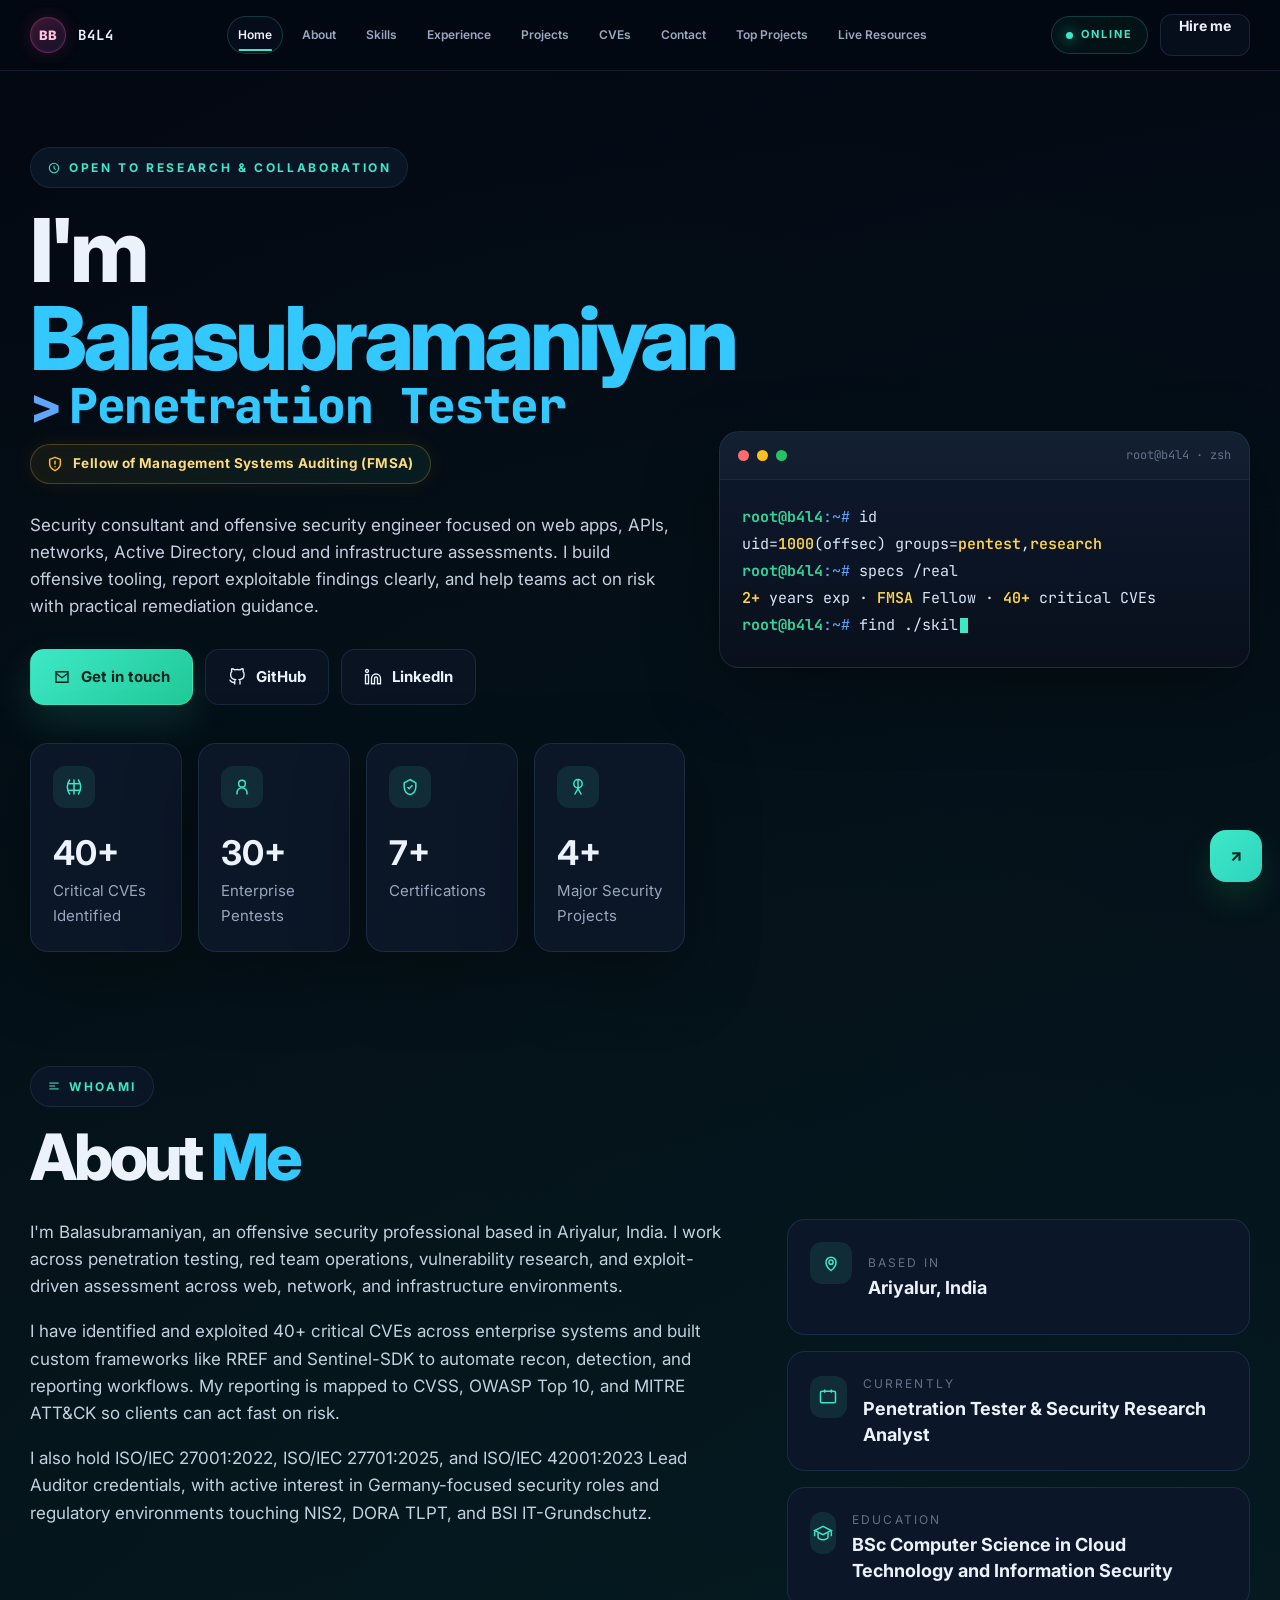
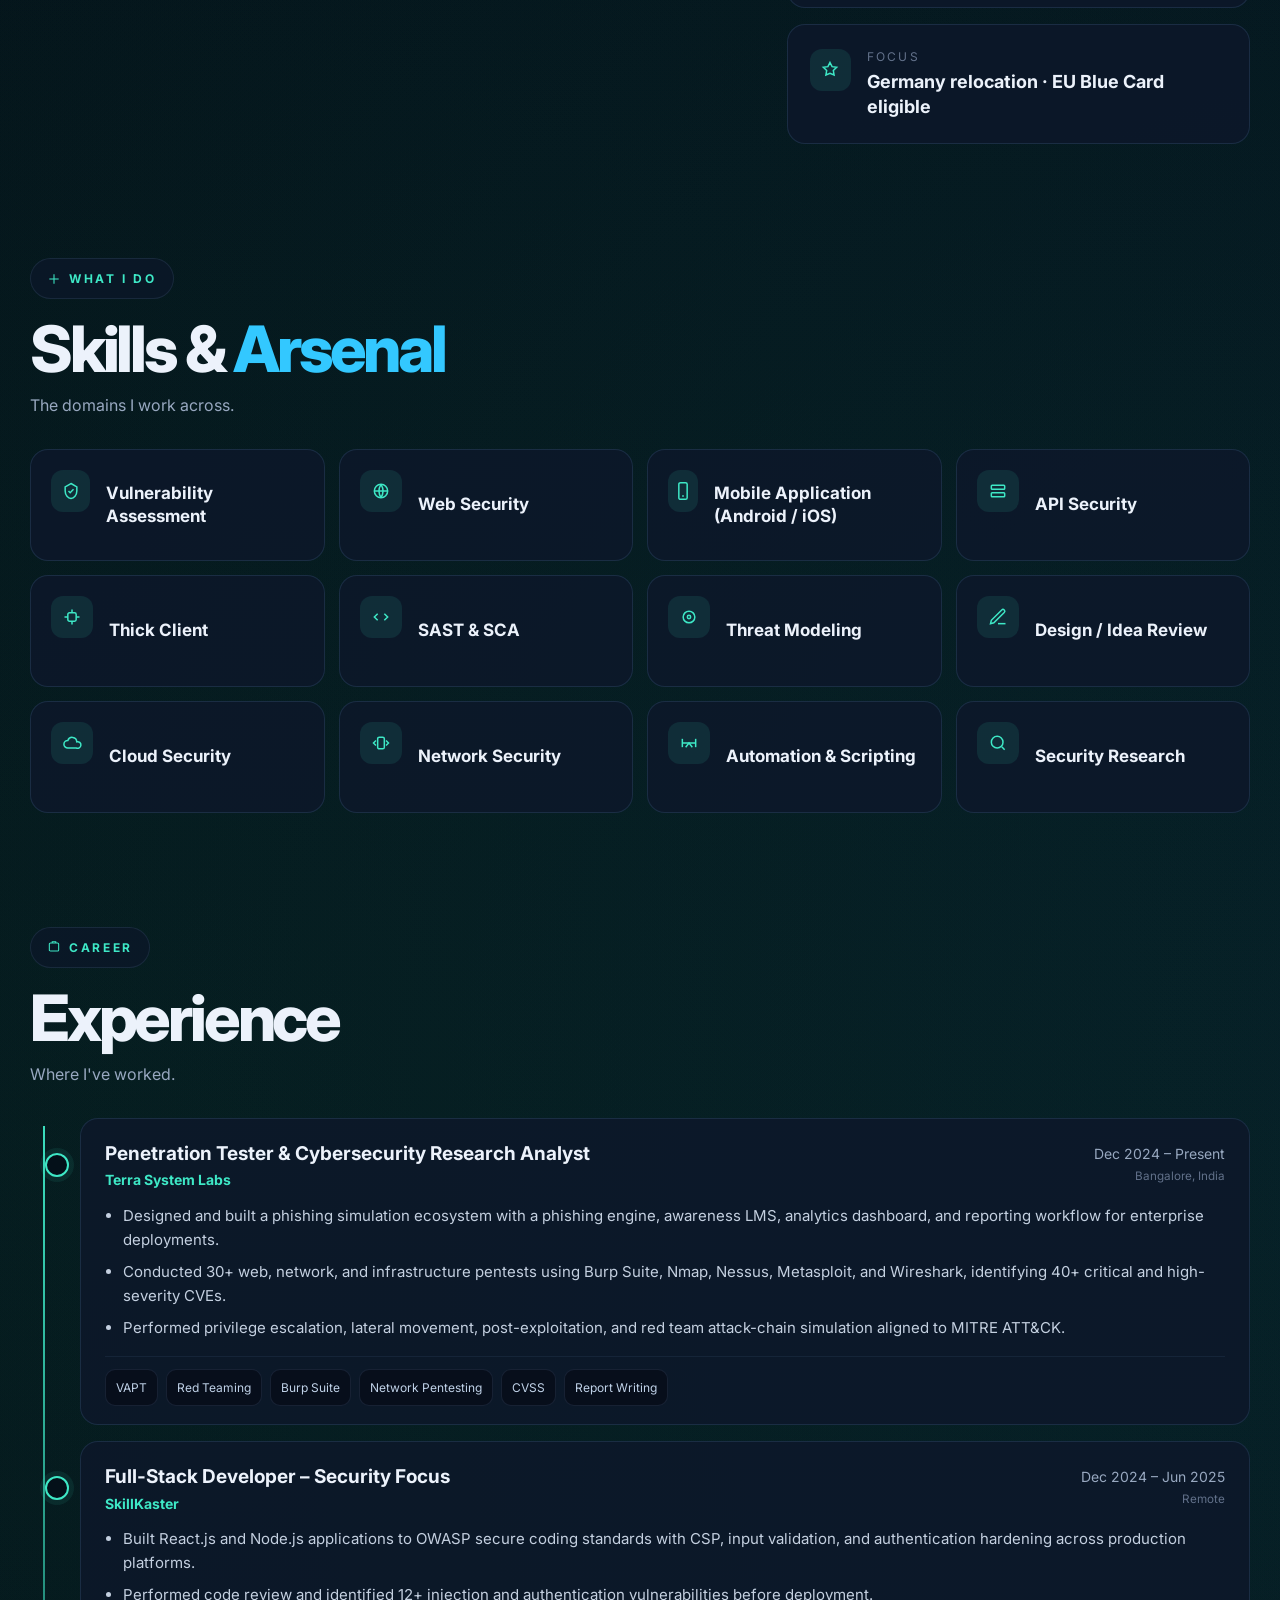
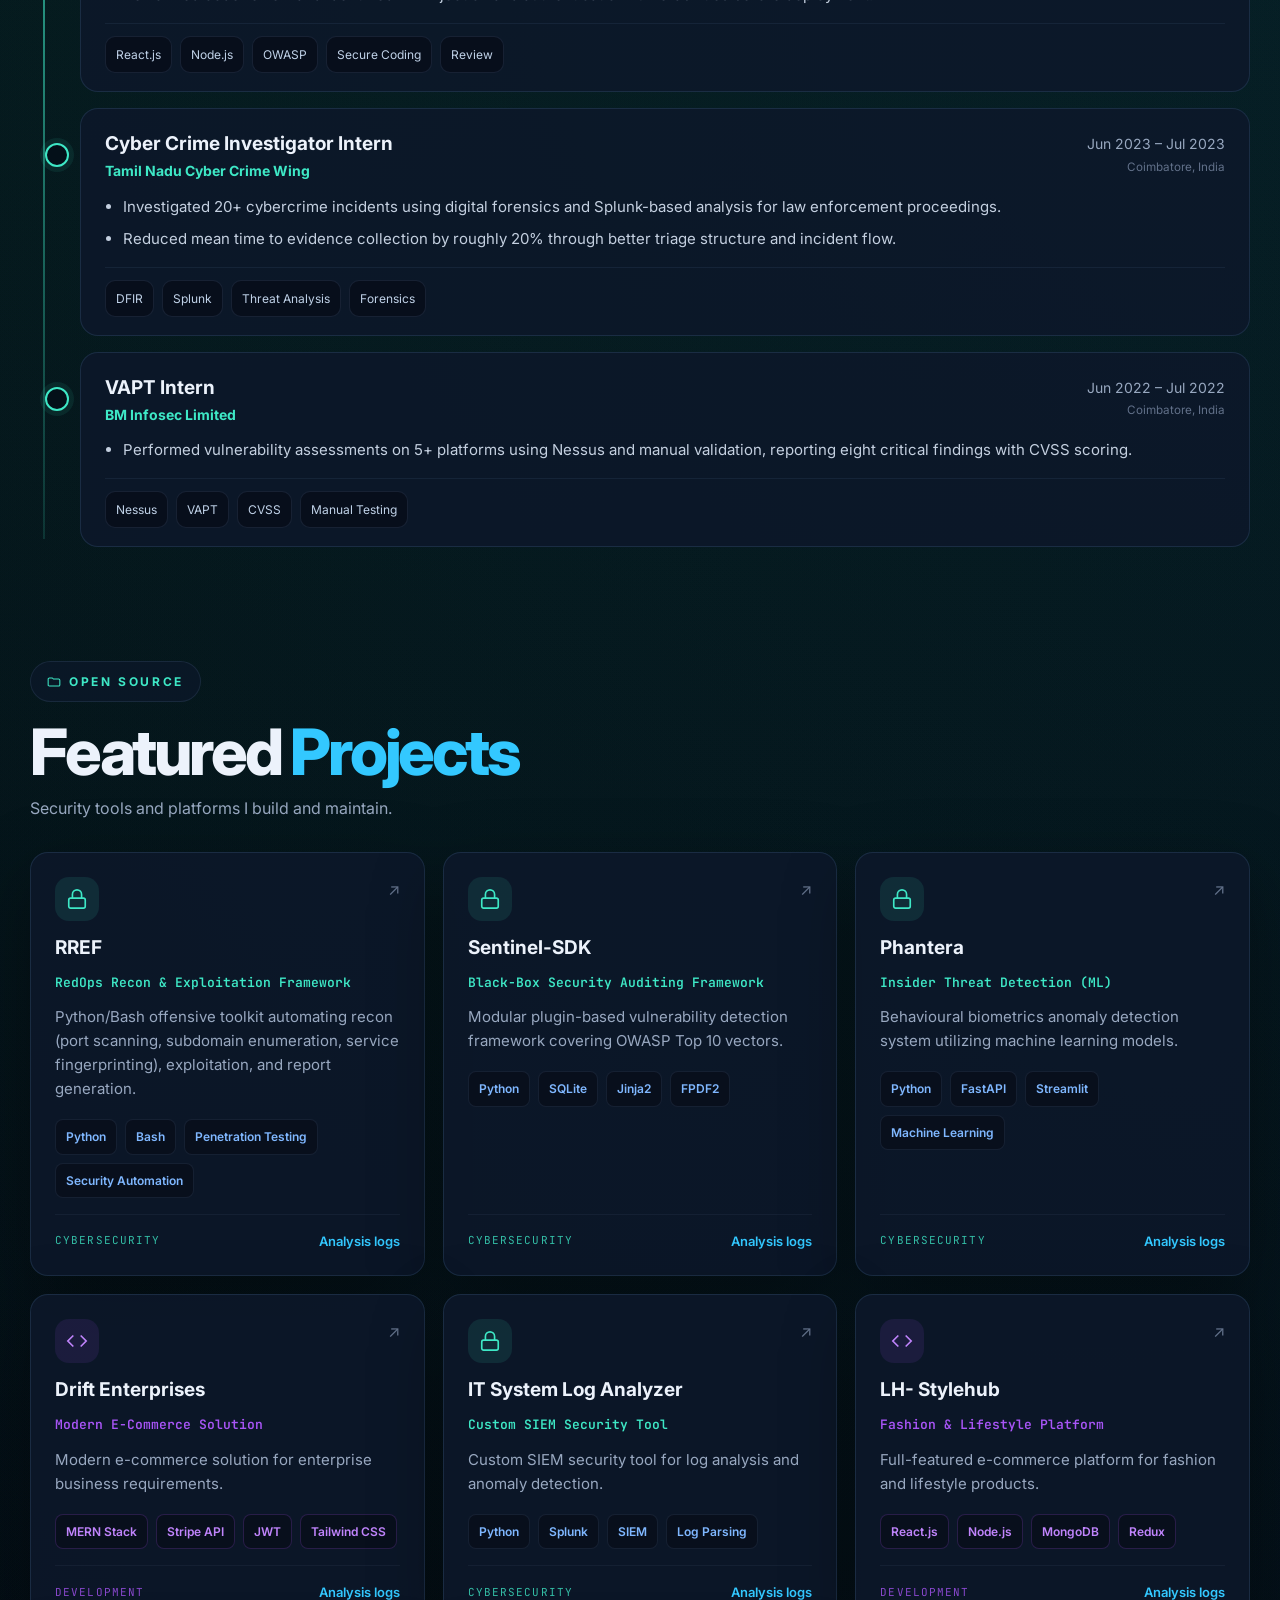
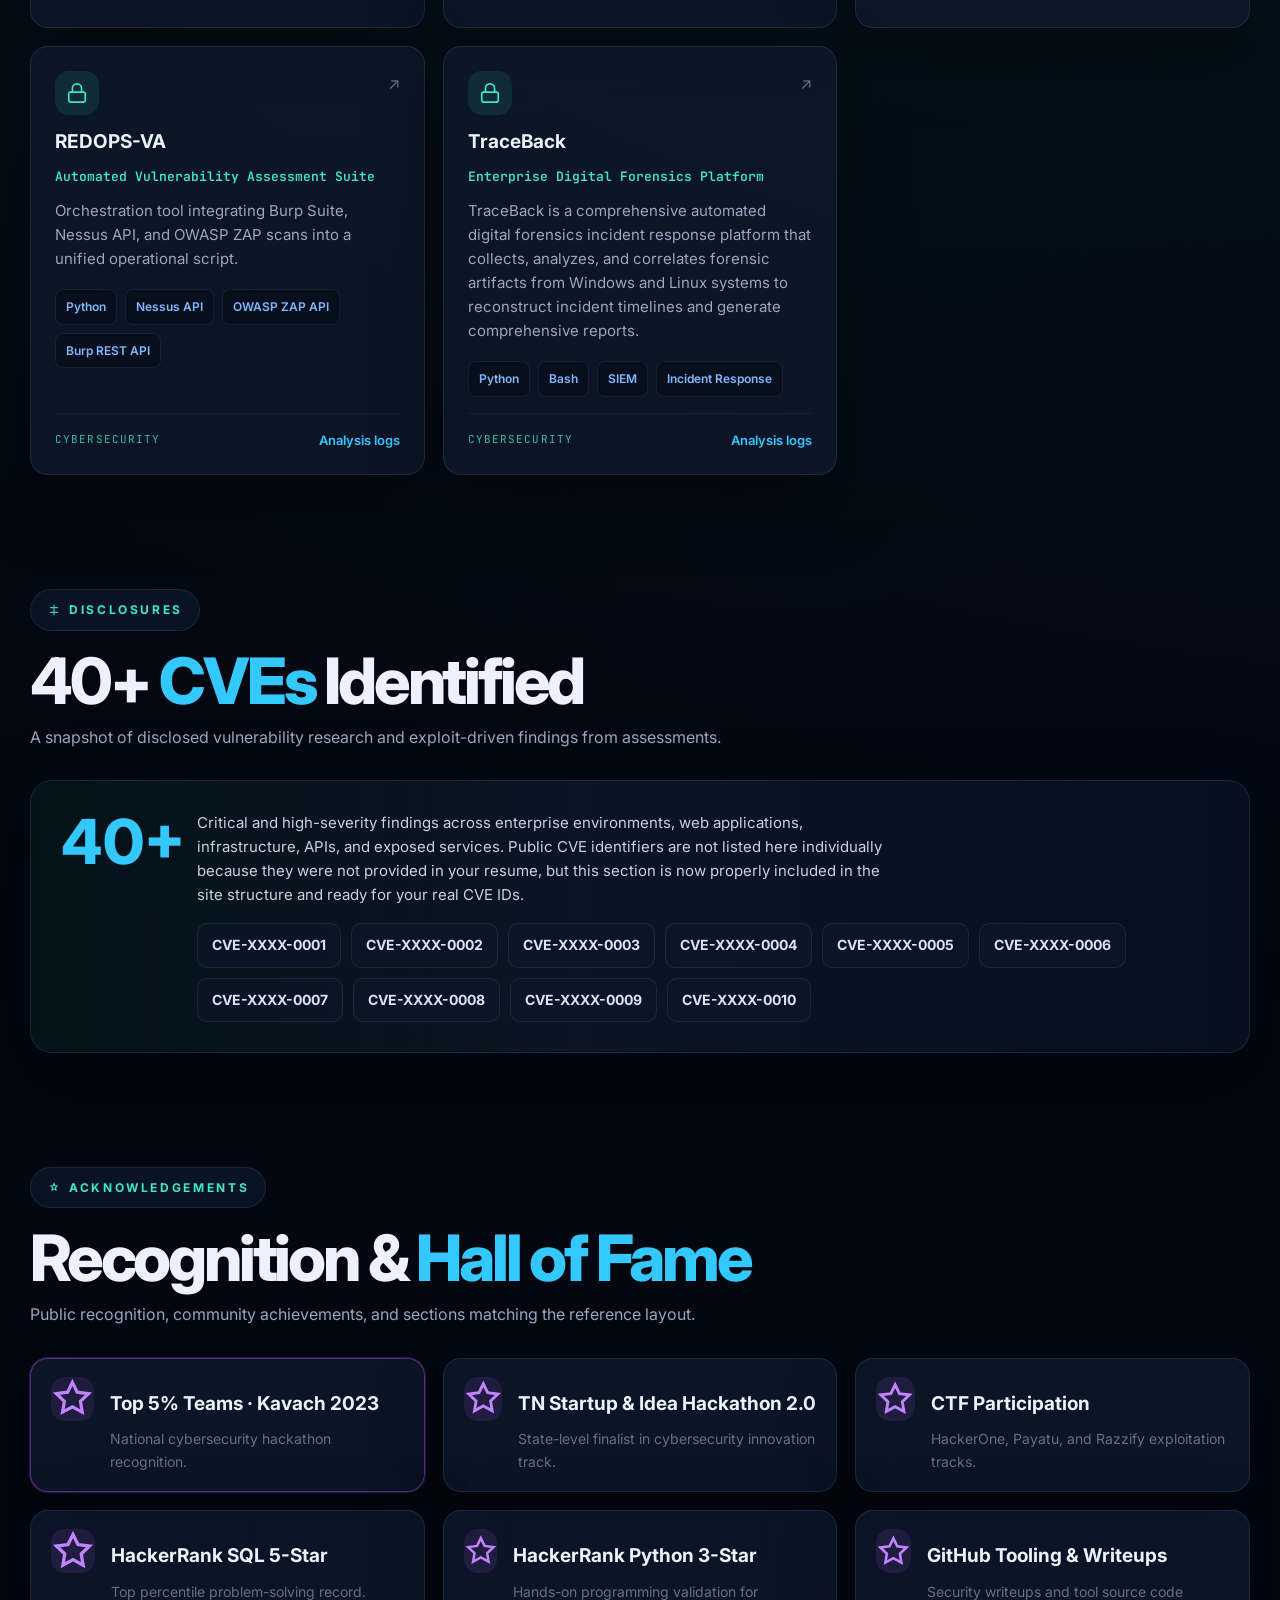
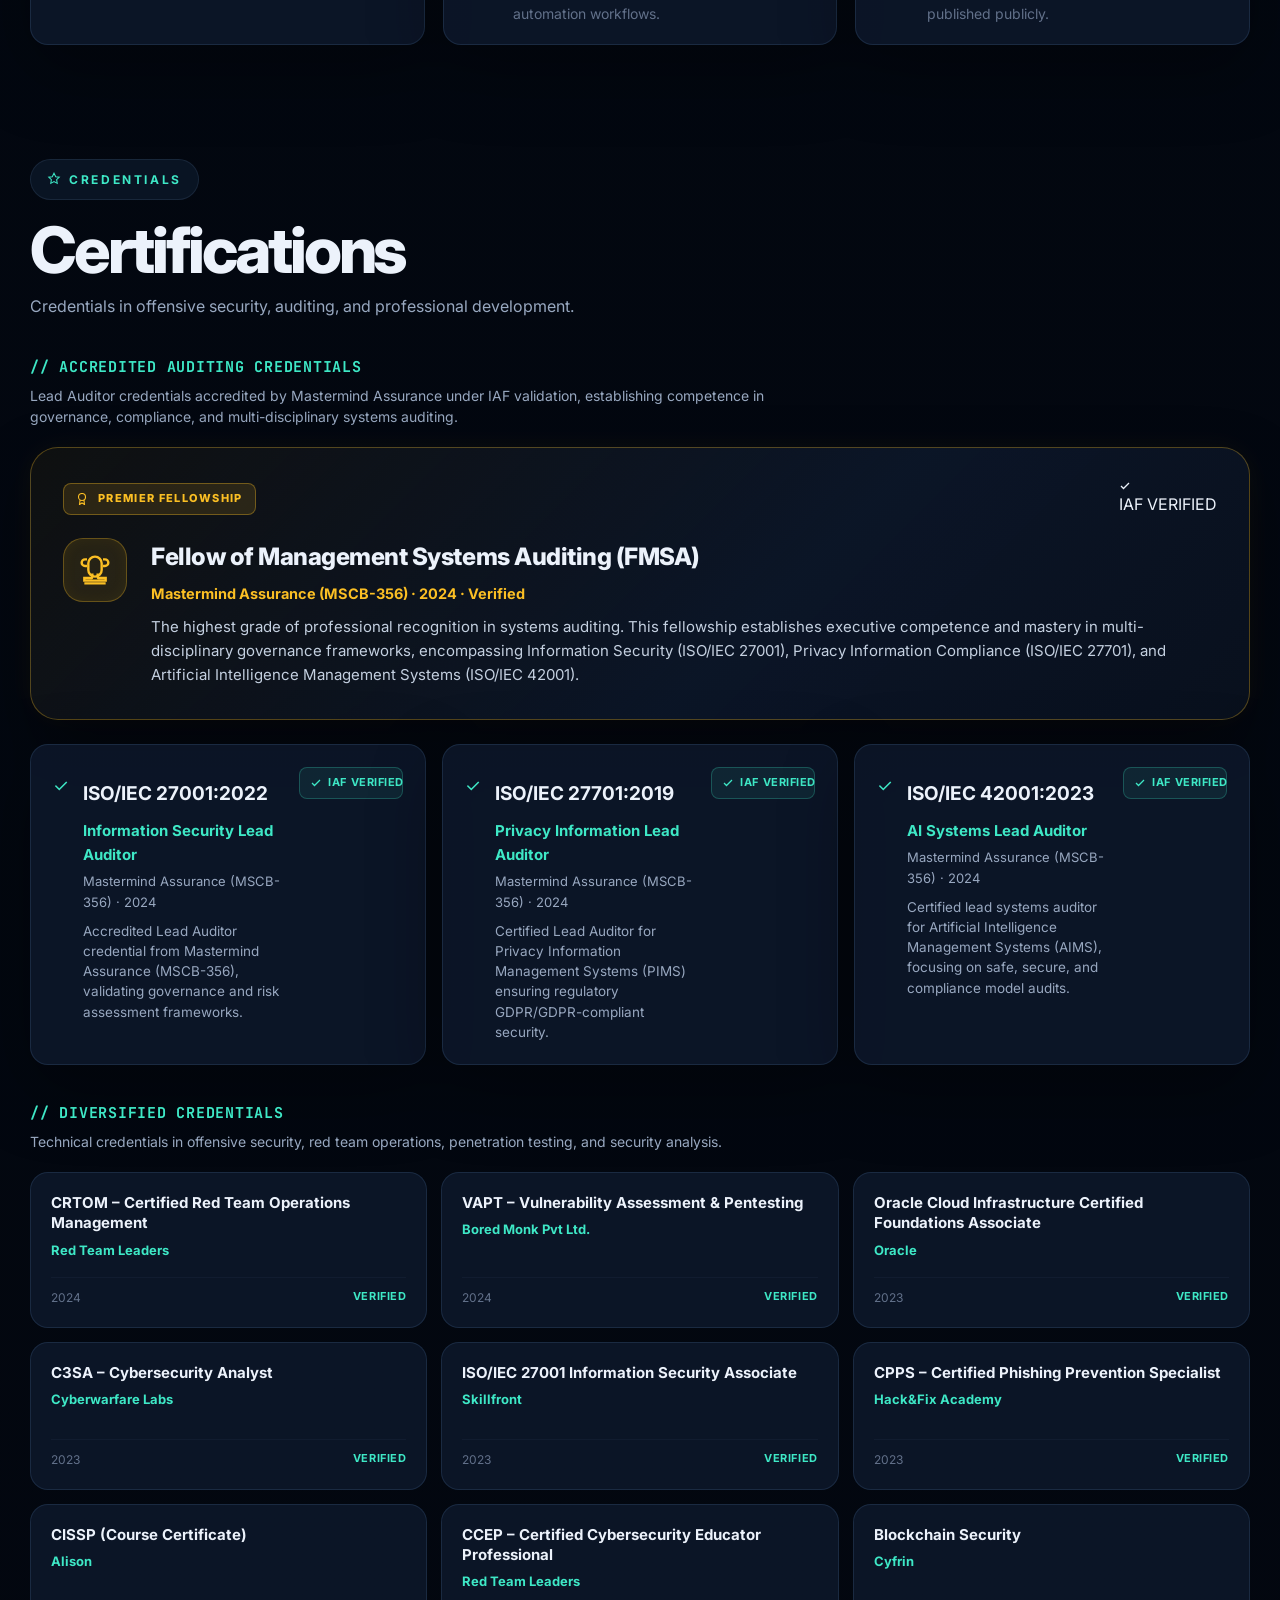
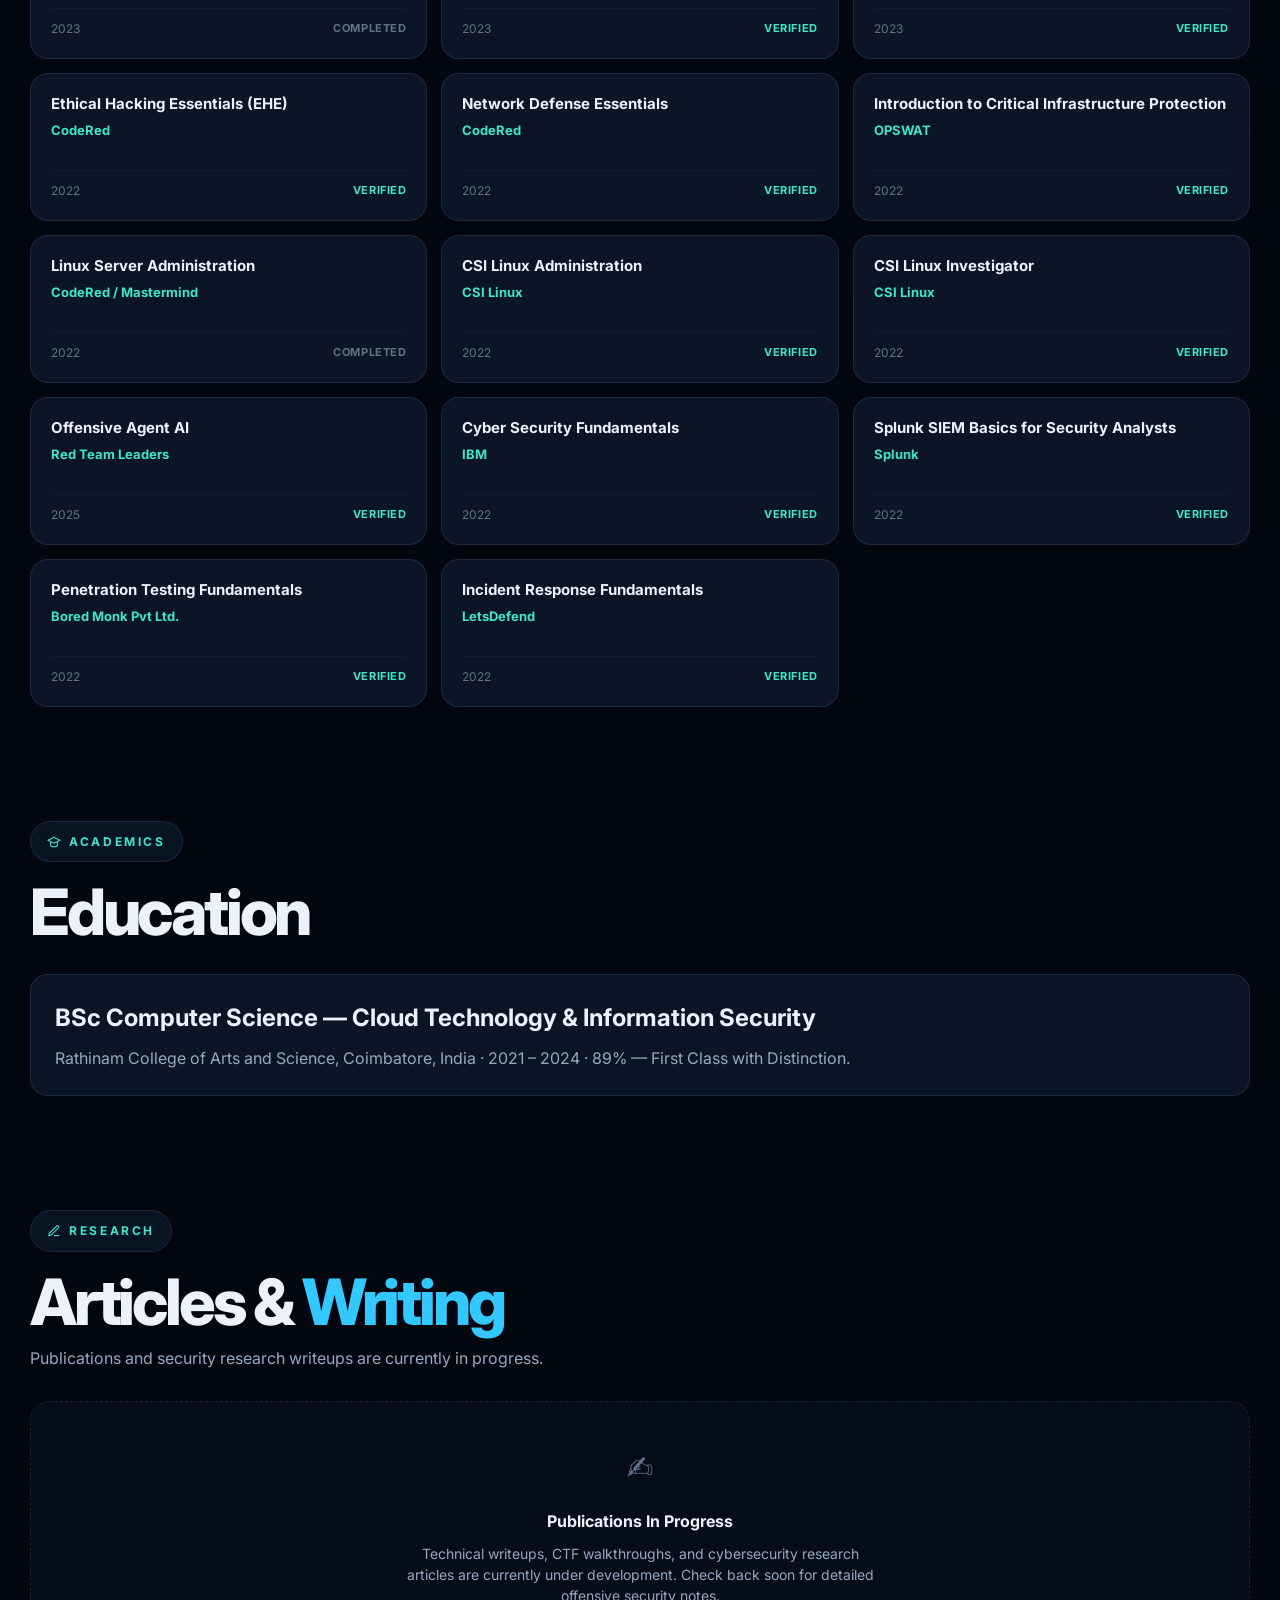
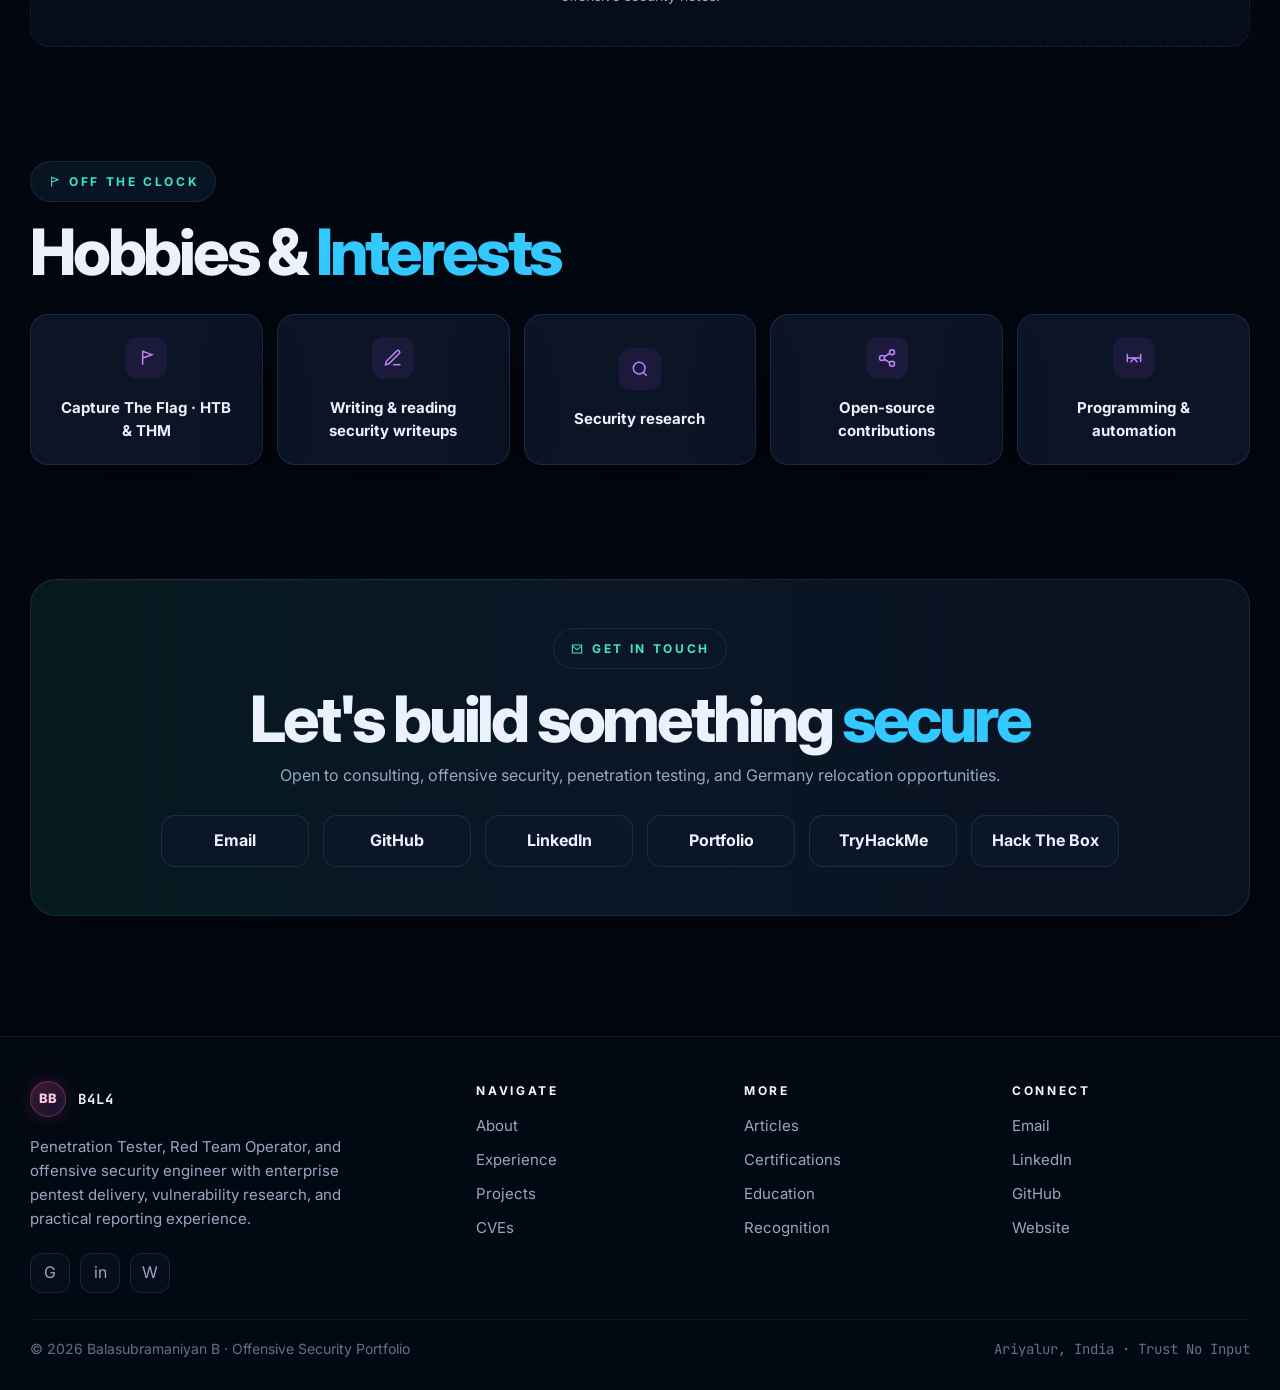
==== commit cb9aa89f: "chore: update email address to balasubramaniyanbalaiya@gmail.com and merge untracked pdf from backup" ====
--- a/balasubramaniyan-portfolio.html
+++ b/balasubramaniyan-portfolio.html
@@ -1518,15 +1518,18 @@
         flex-direction: column;
         gap: 16px;
       }
+
       .fmsa-large-icon {
         width: 52px;
         height: 52px;
         border-radius: 16px;
       }
+
       .fmsa-large-icon svg {
         width: 26px;
         height: 26px;
       }
+
       .fmsa-details h3 {
         font-size: 20px;
       }
@@ -1575,9 +1578,10 @@
           <h2 class="section-title"
             style="font-size: clamp(1.7rem, 4vw, 3rem); margin-top: 0; margin-bottom: 0; letter-spacing: -0.03em;"><span
               class="sym">&gt;</span> <span class="accent mono">Penetration Tester</span></h2>
-          
+
           <div class="fmsa-hero-badge reveal reveal-delay-1">
-            <svg viewBox="0 0 24 24" fill="none" stroke="currentColor" stroke-width="2.2" stroke-linecap="round" stroke-linejoin="round">
+            <svg viewBox="0 0 24 24" fill="none" stroke="currentColor" stroke-width="2.2" stroke-linecap="round"
+              stroke-linejoin="round">
               <path d="M12 22s8-4 8-10V5l-8-3-8 3v7c0 6 8 10 8 10z"></path>
               <path d="M12 8v4"></path>
               <path d="M12 16h.01"></path>
@@ -1606,7 +1610,8 @@
               </svg>
               GitHub
             </a>
-            <a class="btn" href="https://www.linkedin.com/in/balasubramaniyanbb/" target="_blank" rel="noopener noreferrer">
+            <a class="btn" href="https://www.linkedin.com/in/balasubramaniyanbb/" target="_blank"
+              rel="noopener noreferrer">
               <svg viewBox="0 0 24 24" fill="none" stroke="currentColor" stroke-width="1.8">
                 <path d="M16 8a6 6 0 0 1 6 6v7h-4v-7a2 2 0 0 0-4 0v7h-4v-7a6 6 0 0 1 6-6z"></path>
                 <rect x="2" y="9" width="4" height="12"></rect>
@@ -1947,8 +1952,10 @@
             <div class="external">↗</div>
           </div>
           <h3>RREF</h3>
-          <p style="font-size: 13px; color: var(--teal); font-weight: 600; margin-bottom: 12px;" class="mono">RedOps Recon &amp; Exploitation Framework</p>
-          <p>Python/Bash offensive toolkit automating recon (port scanning, subdomain enumeration, service fingerprinting), exploitation, and report generation.</p>
+          <p style="font-size: 13px; color: var(--teal); font-weight: 600; margin-bottom: 12px;" class="mono">RedOps
+            Recon &amp; Exploitation Framework</p>
+          <p>Python/Bash offensive toolkit automating recon (port scanning, subdomain enumeration, service
+            fingerprinting), exploitation, and report generation.</p>
           <div class="pills">
             <span class="pill">Python</span>
             <span class="pill">Bash</span>
@@ -1956,8 +1963,12 @@
             <span class="pill">Security Automation</span>
           </div>
           <div class="project-footer">
-            <div class="metric-row"><span class="mono" style="font-size: 11px; letter-spacing: 0.1em; opacity: 0.8; color: var(--teal);">CYBERSECURITY</span></div>
-            <div class="link-row"><a href="#projects" class="accent text-hover-underline" style="font-size: 13px; font-weight: 600; display: inline-flex; align-items: center; gap: 4px;">Analysis logs</a></div>
+            <div class="metric-row"><span class="mono"
+                style="font-size: 11px; letter-spacing: 0.1em; opacity: 0.8; color: var(--teal);">CYBERSECURITY</span>
+            </div>
+            <div class="link-row"><a href="#projects" class="accent text-hover-underline"
+                style="font-size: 13px; font-weight: 600; display: inline-flex; align-items: center; gap: 4px;">Analysis
+                logs</a></div>
           </div>
         </article>
 
@@ -1973,7 +1984,8 @@
             <div class="external">↗</div>
           </div>
           <h3>Sentinel-SDK</h3>
-          <p style="font-size: 13px; color: var(--teal); font-weight: 600; margin-bottom: 12px;" class="mono">Black-Box Security Auditing Framework</p>
+          <p style="font-size: 13px; color: var(--teal); font-weight: 600; margin-bottom: 12px;" class="mono">Black-Box
+            Security Auditing Framework</p>
           <p>Modular plugin-based vulnerability detection framework covering OWASP Top 10 vectors.</p>
           <div class="pills">
             <span class="pill">Python</span>
@@ -1982,8 +1994,12 @@
             <span class="pill">FPDF2</span>
           </div>
           <div class="project-footer">
-            <div class="metric-row"><span class="mono" style="font-size: 11px; letter-spacing: 0.1em; opacity: 0.8; color: var(--teal);">CYBERSECURITY</span></div>
-            <div class="link-row"><a href="#projects" class="accent text-hover-underline" style="font-size: 13px; font-weight: 600; display: inline-flex; align-items: center; gap: 4px;">Analysis logs</a></div>
+            <div class="metric-row"><span class="mono"
+                style="font-size: 11px; letter-spacing: 0.1em; opacity: 0.8; color: var(--teal);">CYBERSECURITY</span>
+            </div>
+            <div class="link-row"><a href="#projects" class="accent text-hover-underline"
+                style="font-size: 13px; font-weight: 600; display: inline-flex; align-items: center; gap: 4px;">Analysis
+                logs</a></div>
           </div>
         </article>
 
@@ -1999,7 +2015,8 @@
             <div class="external">↗</div>
           </div>
           <h3>Phantera</h3>
-          <p style="font-size: 13px; color: var(--teal); font-weight: 600; margin-bottom: 12px;" class="mono">Insider Threat Detection (ML)</p>
+          <p style="font-size: 13px; color: var(--teal); font-weight: 600; margin-bottom: 12px;" class="mono">Insider
+            Threat Detection (ML)</p>
           <p>Behavioural biometrics anomaly detection system utilizing machine learning models.</p>
           <div class="pills">
             <span class="pill">Python</span>
@@ -2008,8 +2025,12 @@
             <span class="pill">Machine Learning</span>
           </div>
           <div class="project-footer">
-            <div class="metric-row"><span class="mono" style="font-size: 11px; letter-spacing: 0.1em; opacity: 0.8; color: var(--teal);">CYBERSECURITY</span></div>
-            <div class="link-row"><a href="#projects" class="accent text-hover-underline" style="font-size: 13px; font-weight: 600; display: inline-flex; align-items: center; gap: 4px;">Analysis logs</a></div>
+            <div class="metric-row"><span class="mono"
+                style="font-size: 11px; letter-spacing: 0.1em; opacity: 0.8; color: var(--teal);">CYBERSECURITY</span>
+            </div>
+            <div class="link-row"><a href="#projects" class="accent text-hover-underline"
+                style="font-size: 13px; font-weight: 600; display: inline-flex; align-items: center; gap: 4px;">Analysis
+                logs</a></div>
           </div>
         </article>
 
@@ -2025,7 +2046,8 @@
             <div class="external">↗</div>
           </div>
           <h3>Drift Enterprises</h3>
-          <p style="font-size: 13px; color: var(--purple); font-weight: 600; margin-bottom: 12px;" class="mono">Modern E-Commerce Solution</p>
+          <p style="font-size: 13px; color: var(--purple); font-weight: 600; margin-bottom: 12px;" class="mono">Modern
+            E-Commerce Solution</p>
           <p>Modern e-commerce solution for enterprise business requirements.</p>
           <div class="pills">
             <span class="pill" style="color: #c084fc; border-color: rgba(168, 85, 247, 0.2);">MERN Stack</span>
@@ -2034,8 +2056,12 @@
             <span class="pill" style="color: #c084fc; border-color: rgba(168, 85, 247, 0.2);">Tailwind CSS</span>
           </div>
           <div class="project-footer">
-            <div class="metric-row"><span class="mono" style="font-size: 11px; letter-spacing: 0.1em; opacity: 0.8; color: var(--purple);">DEVELOPMENT</span></div>
-            <div class="link-row"><a href="#projects" class="accent text-hover-underline" style="font-size: 13px; font-weight: 600; display: inline-flex; align-items: center; gap: 4px;">Analysis logs</a></div>
+            <div class="metric-row"><span class="mono"
+                style="font-size: 11px; letter-spacing: 0.1em; opacity: 0.8; color: var(--purple);">DEVELOPMENT</span>
+            </div>
+            <div class="link-row"><a href="#projects" class="accent text-hover-underline"
+                style="font-size: 13px; font-weight: 600; display: inline-flex; align-items: center; gap: 4px;">Analysis
+                logs</a></div>
           </div>
         </article>
 
@@ -2051,7 +2077,8 @@
             <div class="external">↗</div>
           </div>
           <h3>IT System Log Analyzer</h3>
-          <p style="font-size: 13px; color: var(--teal); font-weight: 600; margin-bottom: 12px;" class="mono">Custom SIEM Security Tool</p>
+          <p style="font-size: 13px; color: var(--teal); font-weight: 600; margin-bottom: 12px;" class="mono">Custom
+            SIEM Security Tool</p>
           <p>Custom SIEM security tool for log analysis and anomaly detection.</p>
           <div class="pills">
             <span class="pill">Python</span>
@@ -2060,8 +2087,12 @@
             <span class="pill">Log Parsing</span>
           </div>
           <div class="project-footer">
-            <div class="metric-row"><span class="mono" style="font-size: 11px; letter-spacing: 0.1em; opacity: 0.8; color: var(--teal);">CYBERSECURITY</span></div>
-            <div class="link-row"><a href="#projects" class="accent text-hover-underline" style="font-size: 13px; font-weight: 600; display: inline-flex; align-items: center; gap: 4px;">Analysis logs</a></div>
+            <div class="metric-row"><span class="mono"
+                style="font-size: 11px; letter-spacing: 0.1em; opacity: 0.8; color: var(--teal);">CYBERSECURITY</span>
+            </div>
+            <div class="link-row"><a href="#projects" class="accent text-hover-underline"
+                style="font-size: 13px; font-weight: 600; display: inline-flex; align-items: center; gap: 4px;">Analysis
+                logs</a></div>
           </div>
         </article>
 
@@ -2077,7 +2108,8 @@
             <div class="external">↗</div>
           </div>
           <h3>LH- Stylehub</h3>
-          <p style="font-size: 13px; color: var(--purple); font-weight: 600; margin-bottom: 12px;" class="mono">Fashion &amp; Lifestyle Platform</p>
+          <p style="font-size: 13px; color: var(--purple); font-weight: 600; margin-bottom: 12px;" class="mono">Fashion
+            &amp; Lifestyle Platform</p>
           <p>Full-featured e-commerce platform for fashion and lifestyle products.</p>
           <div class="pills">
             <span class="pill" style="color: #c084fc; border-color: rgba(168, 85, 247, 0.2);">React.js</span>
@@ -2086,8 +2118,12 @@
             <span class="pill" style="color: #c084fc; border-color: rgba(168, 85, 247, 0.2);">Redux</span>
           </div>
           <div class="project-footer">
-            <div class="metric-row"><span class="mono" style="font-size: 11px; letter-spacing: 0.1em; opacity: 0.8; color: var(--purple);">DEVELOPMENT</span></div>
-            <div class="link-row"><a href="#projects" class="accent text-hover-underline" style="font-size: 13px; font-weight: 600; display: inline-flex; align-items: center; gap: 4px;">Analysis logs</a></div>
+            <div class="metric-row"><span class="mono"
+                style="font-size: 11px; letter-spacing: 0.1em; opacity: 0.8; color: var(--purple);">DEVELOPMENT</span>
+            </div>
+            <div class="link-row"><a href="#projects" class="accent text-hover-underline"
+                style="font-size: 13px; font-weight: 600; display: inline-flex; align-items: center; gap: 4px;">Analysis
+                logs</a></div>
           </div>
         </article>
 
@@ -2103,8 +2139,10 @@
             <div class="external">↗</div>
           </div>
           <h3>REDOPS-VA</h3>
-          <p style="font-size: 13px; color: var(--teal); font-weight: 600; margin-bottom: 12px;" class="mono">Automated Vulnerability Assessment Suite</p>
-          <p>Orchestration tool integrating Burp Suite, Nessus API, and OWASP ZAP scans into a unified operational script.</p>
+          <p style="font-size: 13px; color: var(--teal); font-weight: 600; margin-bottom: 12px;" class="mono">Automated
+            Vulnerability Assessment Suite</p>
+          <p>Orchestration tool integrating Burp Suite, Nessus API, and OWASP ZAP scans into a unified operational
+            script.</p>
           <div class="pills">
             <span class="pill">Python</span>
             <span class="pill">Nessus API</span>
@@ -2112,8 +2150,12 @@
             <span class="pill">Burp REST API</span>
           </div>
           <div class="project-footer">
-            <div class="metric-row"><span class="mono" style="font-size: 11px; letter-spacing: 0.1em; opacity: 0.8; color: var(--teal);">CYBERSECURITY</span></div>
-            <div class="link-row"><a href="#projects" class="accent text-hover-underline" style="font-size: 13px; font-weight: 600; display: inline-flex; align-items: center; gap: 4px;">Analysis logs</a></div>
+            <div class="metric-row"><span class="mono"
+                style="font-size: 11px; letter-spacing: 0.1em; opacity: 0.8; color: var(--teal);">CYBERSECURITY</span>
+            </div>
+            <div class="link-row"><a href="#projects" class="accent text-hover-underline"
+                style="font-size: 13px; font-weight: 600; display: inline-flex; align-items: center; gap: 4px;">Analysis
+                logs</a></div>
           </div>
         </article>
 
@@ -2129,8 +2171,11 @@
             <div class="external">↗</div>
           </div>
           <h3>TraceBack</h3>
-          <p style="font-size: 13px; color: var(--teal); font-weight: 600; margin-bottom: 12px;" class="mono">Enterprise Digital Forensics Platform</p>
-          <p>TraceBack is a comprehensive automated digital forensics incident response platform that collects, analyzes, and correlates forensic artifacts from Windows and Linux systems to reconstruct incident timelines and generate comprehensive reports.</p>
+          <p style="font-size: 13px; color: var(--teal); font-weight: 600; margin-bottom: 12px;" class="mono">Enterprise
+            Digital Forensics Platform</p>
+          <p>TraceBack is a comprehensive automated digital forensics incident response platform that collects,
+            analyzes, and correlates forensic artifacts from Windows and Linux systems to reconstruct incident timelines
+            and generate comprehensive reports.</p>
           <div class="pills">
             <span class="pill">Python</span>
             <span class="pill">Bash</span>
@@ -2138,8 +2183,12 @@
             <span class="pill">Incident Response</span>
           </div>
           <div class="project-footer">
-            <div class="metric-row"><span class="mono" style="font-size: 11px; letter-spacing: 0.1em; opacity: 0.8; color: var(--teal);">CYBERSECURITY</span></div>
-            <div class="link-row"><a href="#projects" class="accent text-hover-underline" style="font-size: 13px; font-weight: 600; display: inline-flex; align-items: center; gap: 4px;">Analysis logs</a></div>
+            <div class="metric-row"><span class="mono"
+                style="font-size: 11px; letter-spacing: 0.1em; opacity: 0.8; color: var(--teal);">CYBERSECURITY</span>
+            </div>
+            <div class="link-row"><a href="#projects" class="accent text-hover-underline"
+                style="font-size: 13px; font-weight: 600; display: inline-flex; align-items: center; gap: 4px;">Analysis
+                logs</a></div>
           </div>
         </article>
       </div>
@@ -2256,21 +2305,24 @@
       </div>
       <div class="cert-subheading reveal">
         <h3>// Accredited Auditing Credentials</h3>
-        <p>Lead Auditor credentials accredited by Mastermind Assurance under IAF validation, establishing competence in governance, compliance, and multi-disciplinary systems auditing.</p>
+        <p>Lead Auditor credentials accredited by Mastermind Assurance under IAF validation, establishing competence in
+          governance, compliance, and multi-disciplinary systems auditing.</p>
       </div>
 
       <!-- FMSA Featured Spotlight Card -->
       <div class="fmsa-spotlight-card reveal">
         <div class="fmsa-spotlight-header">
           <div class="fmsa-badge-gold">
-            <svg viewBox="0 0 24 24" fill="none" stroke="currentColor" stroke-width="2.2" style="width: 12px; height: 12px; margin-right: 4px; display: inline;">
+            <svg viewBox="0 0 24 24" fill="none" stroke="currentColor" stroke-width="2.2"
+              style="width: 12px; height: 12px; margin-right: 4px; display: inline;">
               <circle cx="12" cy="8" r="7"></circle>
               <polyline points="8.21 13.89 7 23 12 20 17 23 15.79 13.88"></polyline>
             </svg>
             Premier Fellowship
           </div>
           <div class="cert-status-badge">
-            <svg viewBox="0 0 24 24" fill="none" stroke="currentColor" stroke-width="2.5" style="width: 12px; height: 12px;">
+            <svg viewBox="0 0 24 24" fill="none" stroke="currentColor" stroke-width="2.5"
+              style="width: 12px; height: 12px;">
               <path d="M20 6L9 17l-5-5"></path>
             </svg>
             IAF VERIFIED
@@ -2289,7 +2341,10 @@
           <div class="fmsa-details">
             <h3>Fellow of Management Systems Auditing (FMSA)</h3>
             <strong>Mastermind Assurance (MSCB-356) · 2024 · Verified</strong>
-            <p>The highest grade of professional recognition in systems auditing. This fellowship establishes executive competence and mastery in multi-disciplinary governance frameworks, encompassing Information Security (ISO/IEC 27001), Privacy Information Compliance (ISO/IEC 27701), and Artificial Intelligence Management Systems (ISO/IEC 42001).</p>
+            <p>The highest grade of professional recognition in systems auditing. This fellowship establishes executive
+              competence and mastery in multi-disciplinary governance frameworks, encompassing Information Security
+              (ISO/IEC 27001), Privacy Information Compliance (ISO/IEC 27701), and Artificial Intelligence Management
+              Systems (ISO/IEC 42001).</p>
           </div>
         </div>
       </div>
@@ -2305,11 +2360,13 @@
                 <span>Mastermind Assurance (MSCB-356)</span>
                 <span>· 2024</span>
               </div>
-              <p class="cert-desc">Accredited Lead Auditor credential from Mastermind Assurance (MSCB-356), validating governance and risk assessment frameworks.</p>
+              <p class="cert-desc">Accredited Lead Auditor credential from Mastermind Assurance (MSCB-356), validating
+                governance and risk assessment frameworks.</p>
             </div>
           </div>
           <div class="cert-status-badge">
-            <svg viewBox="0 0 24 24" fill="none" stroke="currentColor" stroke-width="2.5" style="width: 12px; height: 12px;">
+            <svg viewBox="0 0 24 24" fill="none" stroke="currentColor" stroke-width="2.5"
+              style="width: 12px; height: 12px;">
               <path d="M20 6L9 17l-5-5"></path>
             </svg>
             IAF VERIFIED
@@ -2325,11 +2382,13 @@
                 <span>Mastermind Assurance (MSCB-356)</span>
                 <span>· 2024</span>
               </div>
-              <p class="cert-desc">Certified Lead Auditor for Privacy Information Management Systems (PIMS) ensuring regulatory GDPR/GDPR-compliant security.</p>
+              <p class="cert-desc">Certified Lead Auditor for Privacy Information Management Systems (PIMS) ensuring
+                regulatory GDPR/GDPR-compliant security.</p>
             </div>
           </div>
           <div class="cert-status-badge">
-            <svg viewBox="0 0 24 24" fill="none" stroke="currentColor" stroke-width="2.5" style="width: 12px; height: 12px;">
+            <svg viewBox="0 0 24 24" fill="none" stroke="currentColor" stroke-width="2.5"
+              style="width: 12px; height: 12px;">
               <path d="M20 6L9 17l-5-5"></path>
             </svg>
             IAF VERIFIED
@@ -2345,11 +2404,13 @@
                 <span>Mastermind Assurance (MSCB-356)</span>
                 <span>· 2024</span>
               </div>
-              <p class="cert-desc">Certified lead systems auditor for Artificial Intelligence Management Systems (AIMS), focusing on safe, secure, and compliance model audits.</p>
+              <p class="cert-desc">Certified lead systems auditor for Artificial Intelligence Management Systems (AIMS),
+                focusing on safe, secure, and compliance model audits.</p>
             </div>
           </div>
           <div class="cert-status-badge">
-            <svg viewBox="0 0 24 24" fill="none" stroke="currentColor" stroke-width="2.5" style="width: 12px; height: 12px;">
+            <svg viewBox="0 0 24 24" fill="none" stroke="currentColor" stroke-width="2.5"
+              style="width: 12px; height: 12px;">
               <path d="M20 6L9 17l-5-5"></path>
             </svg>
             IAF VERIFIED
@@ -2359,7 +2420,8 @@
 
       <div class="cert-subheading reveal">
         <h3>// Diversified Credentials</h3>
-        <p>Technical credentials in offensive security, red team operations, penetration testing, and security analysis.</p>
+        <p>Technical credentials in offensive security, red team operations, penetration testing, and security analysis.
+        </p>
       </div>
       <div class="cert-grid-compact">
         <article class="cert-card-compact reveal">
@@ -2598,10 +2660,14 @@
         <p class="section-subtitle">Publications and security research writeups are currently in progress.</p>
       </div>
       <div class="card-grid-3" style="display: block;">
-        <div class="reveal" style="border: 1px dashed var(--line); border-radius: var(--radius-md); padding: 40px; text-align: center; background: var(--panel-soft);">
+        <div class="reveal"
+          style="border: 1px dashed var(--line); border-radius: var(--radius-md); padding: 40px; text-align: center; background: var(--panel-soft);">
           <div style="font-size: 32px; margin-bottom: 16px; color: var(--faint);">✍️</div>
-          <h3 style="font-size: 16px; font-weight: 700; color: var(--text); margin-bottom: 8px;">Publications In Progress</h3>
-          <p style="font-size: 14px; color: var(--muted); max-width: 480px; margin: 0 auto; line-height: 1.5;">Technical writeups, CTF walkthroughs, and cybersecurity research articles are currently under development. Check back soon for detailed offensive security notes.</p>
+          <h3 style="font-size: 16px; font-weight: 700; color: var(--text); margin-bottom: 8px;">Publications In
+            Progress</h3>
+          <p style="font-size: 14px; color: var(--muted); max-width: 480px; margin: 0 auto; line-height: 1.5;">Technical
+            writeups, CTF walkthroughs, and cybersecurity research articles are currently under development. Check back
+            soon for detailed offensive security notes.</p>
         </div>
       </div>
     </section>
@@ -2666,9 +2732,10 @@
         <h2>Let's build something <span class="accent">secure</span></h2>
         <p>Open to consulting, offensive security, penetration testing, and Germany relocation opportunities.</p>
         <div class="contact-links">
-          <a href="mailto:balasubramaniyan9760@gmail.com">Email</a>
+          <a href="mailto:balasubramaniyanbalaiya@gmail.com">Email</a>
           <a href="https://github.com/BALASUBRAMANIYANB" target="_blank" rel="noopener noreferrer">GitHub</a>
-          <a href="https://www.linkedin.com/in/balasubramaniyanbb/" target="_blank" rel="noopener noreferrer">LinkedIn</a>
+          <a href="https://www.linkedin.com/in/balasubramaniyanbb/" target="_blank"
+            rel="noopener noreferrer">LinkedIn</a>
           <a href="https://balasubramaniyanb.netlify.app/" target="_blank" rel="noopener noreferrer">Portfolio</a>
           <a href="#hobbies">TryHackMe</a>
           <a href="#hobbies">Hack The Box</a>
@@ -2688,7 +2755,10 @@
           <p>Penetration Tester, Red Team Operator, and offensive security engineer with enterprise pentest delivery,
             vulnerability research, and practical reporting experience.</p>
           <div class="social-row">
-            <a href="https://github.com/BALASUBRAMANIYANB" target="_blank" rel="noopener noreferrer" title="GitHub">G</a><a href="https://www.linkedin.com/in/balasubramaniyanbb/" target="_blank" rel="noopener noreferrer" title="LinkedIn">in</a><a href="https://balasubramaniyanb.netlify.app/" target="_blank" rel="noopener noreferrer" title="Portfolio">W</a>
+            <a href="https://github.com/BALASUBRAMANIYANB" target="_blank" rel="noopener noreferrer"
+              title="GitHub">G</a><a href="https://www.linkedin.com/in/balasubramaniyanbb/" target="_blank"
+              rel="noopener noreferrer" title="LinkedIn">in</a><a href="https://balasubramaniyanb.netlify.app/"
+              target="_blank" rel="noopener noreferrer" title="Portfolio">W</a>
           </div>
         </div>
         <div class="footer-col">
@@ -2707,8 +2777,9 @@
         </div>
         <div class="footer-col">
           <h4>Connect</h4>
-          <a href="mailto:balasubramaniyan9760@gmail.com">Email</a>
-          <a href="https://www.linkedin.com/in/balasubramaniyanbb/" target="_blank" rel="noopener noreferrer">LinkedIn</a>
+          <a href="mailto:balasubramaniyanbalaiya@gmail.com">Email</a>
+          <a href="https://www.linkedin.com/in/balasubramaniyanbb/" target="_blank"
+            rel="noopener noreferrer">LinkedIn</a>
           <a href="https://github.com/BALASUBRAMANIYANB" target="_blank" rel="noopener noreferrer">GitHub</a>
           <a href="https://balasubramaniyanb.netlify.app/" target="_blank" rel="noopener noreferrer">Website</a>
         </div>
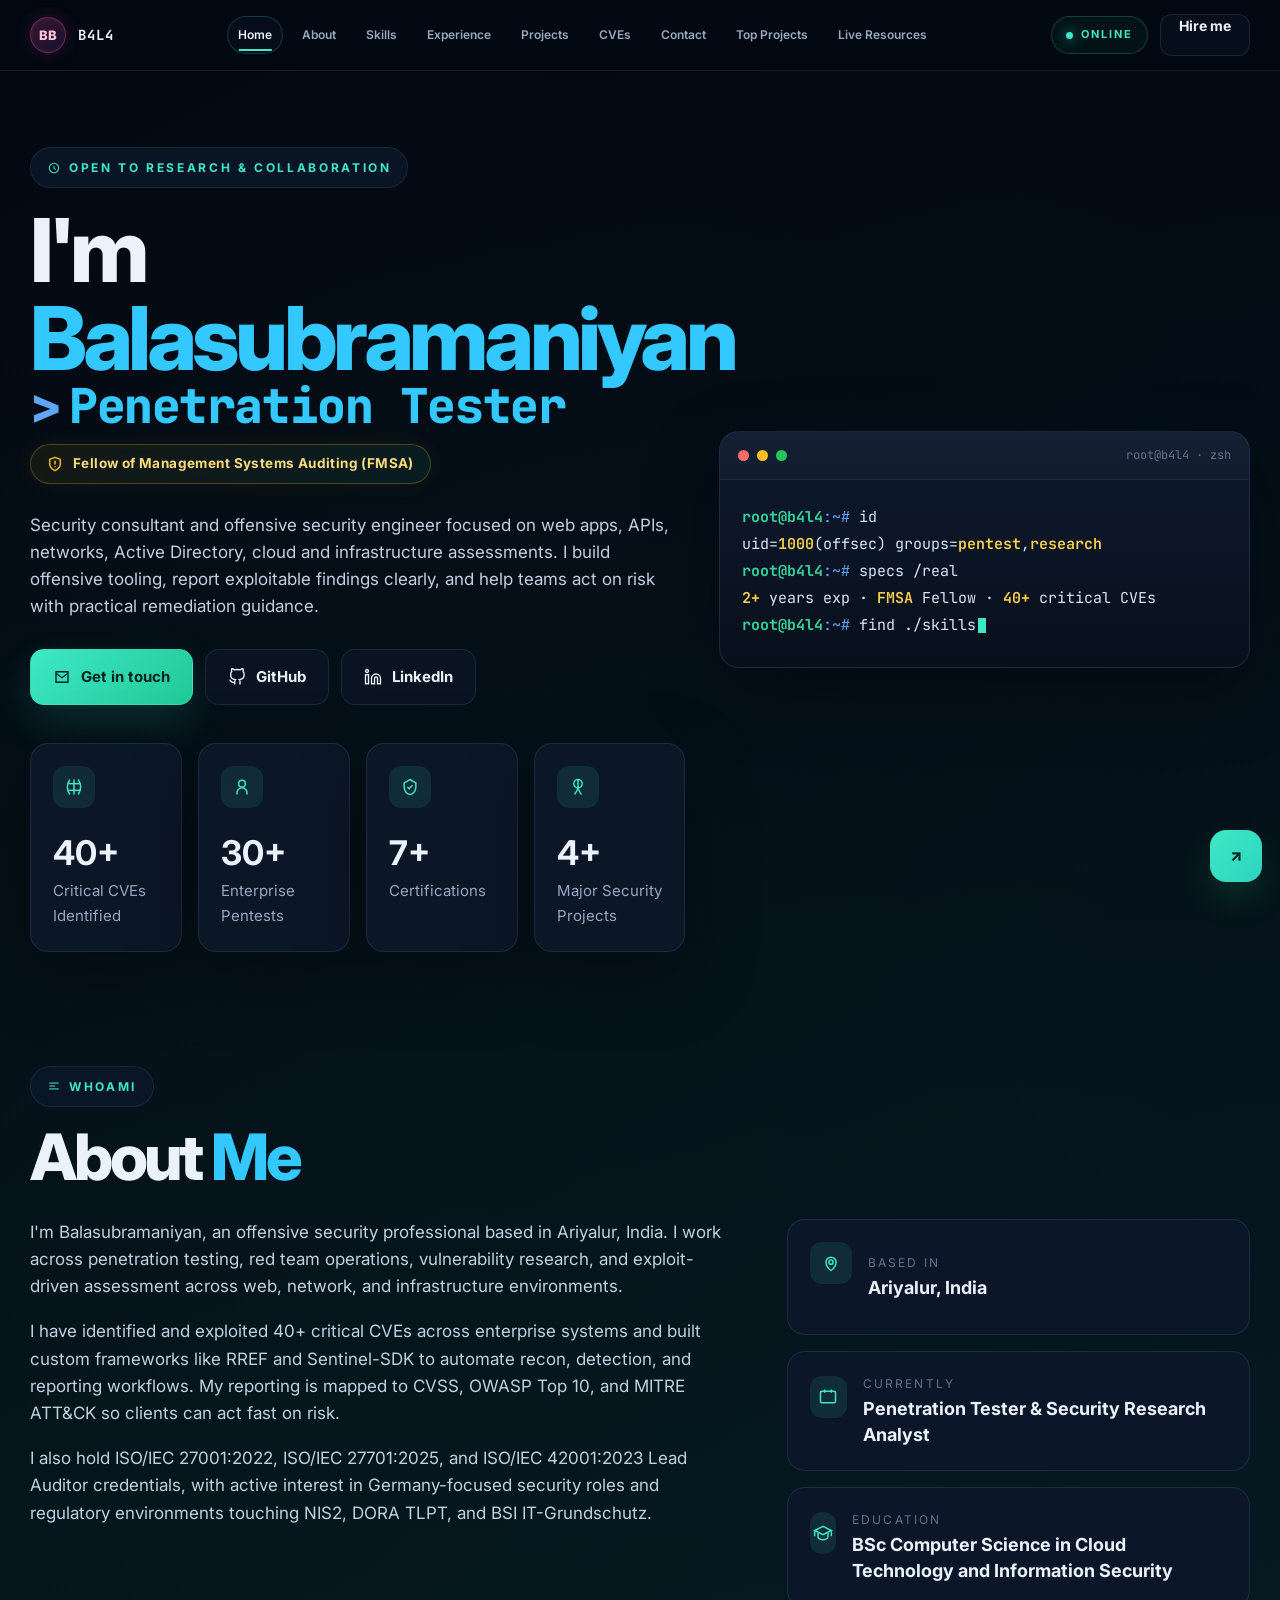
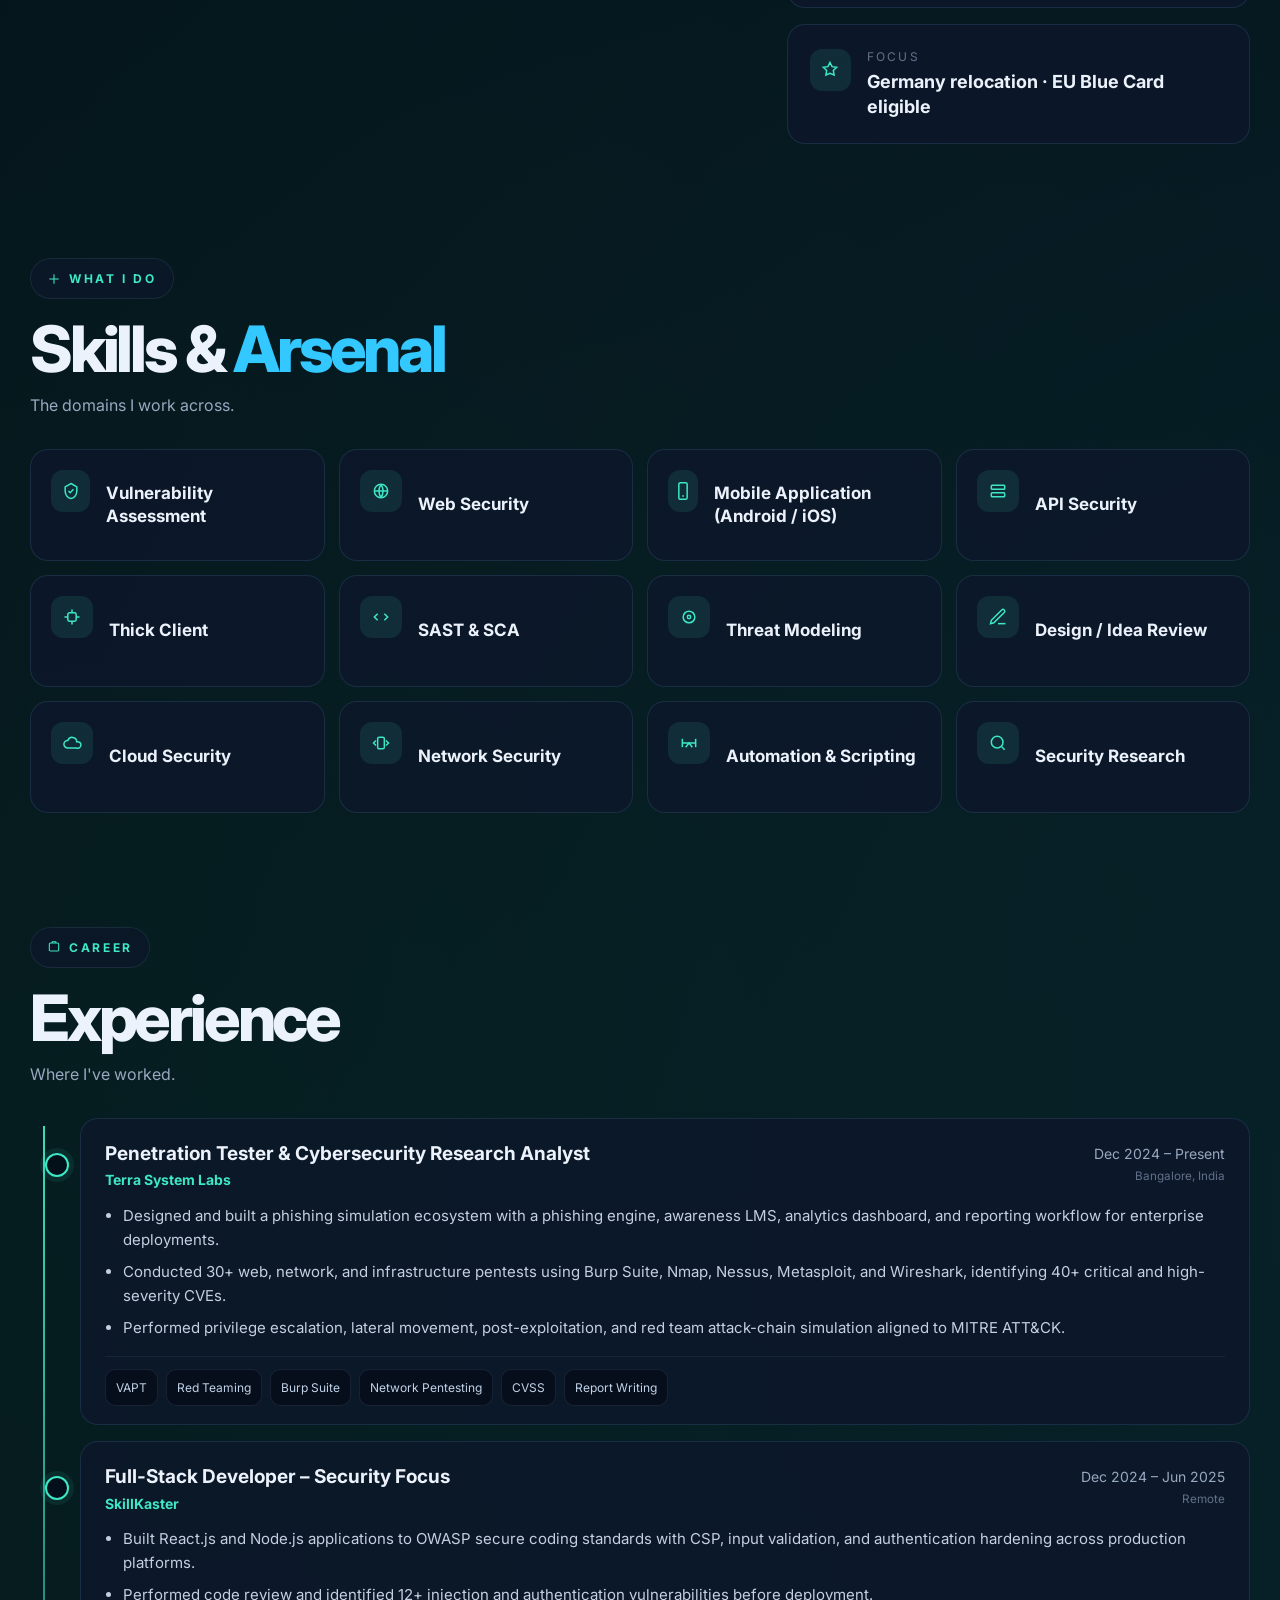
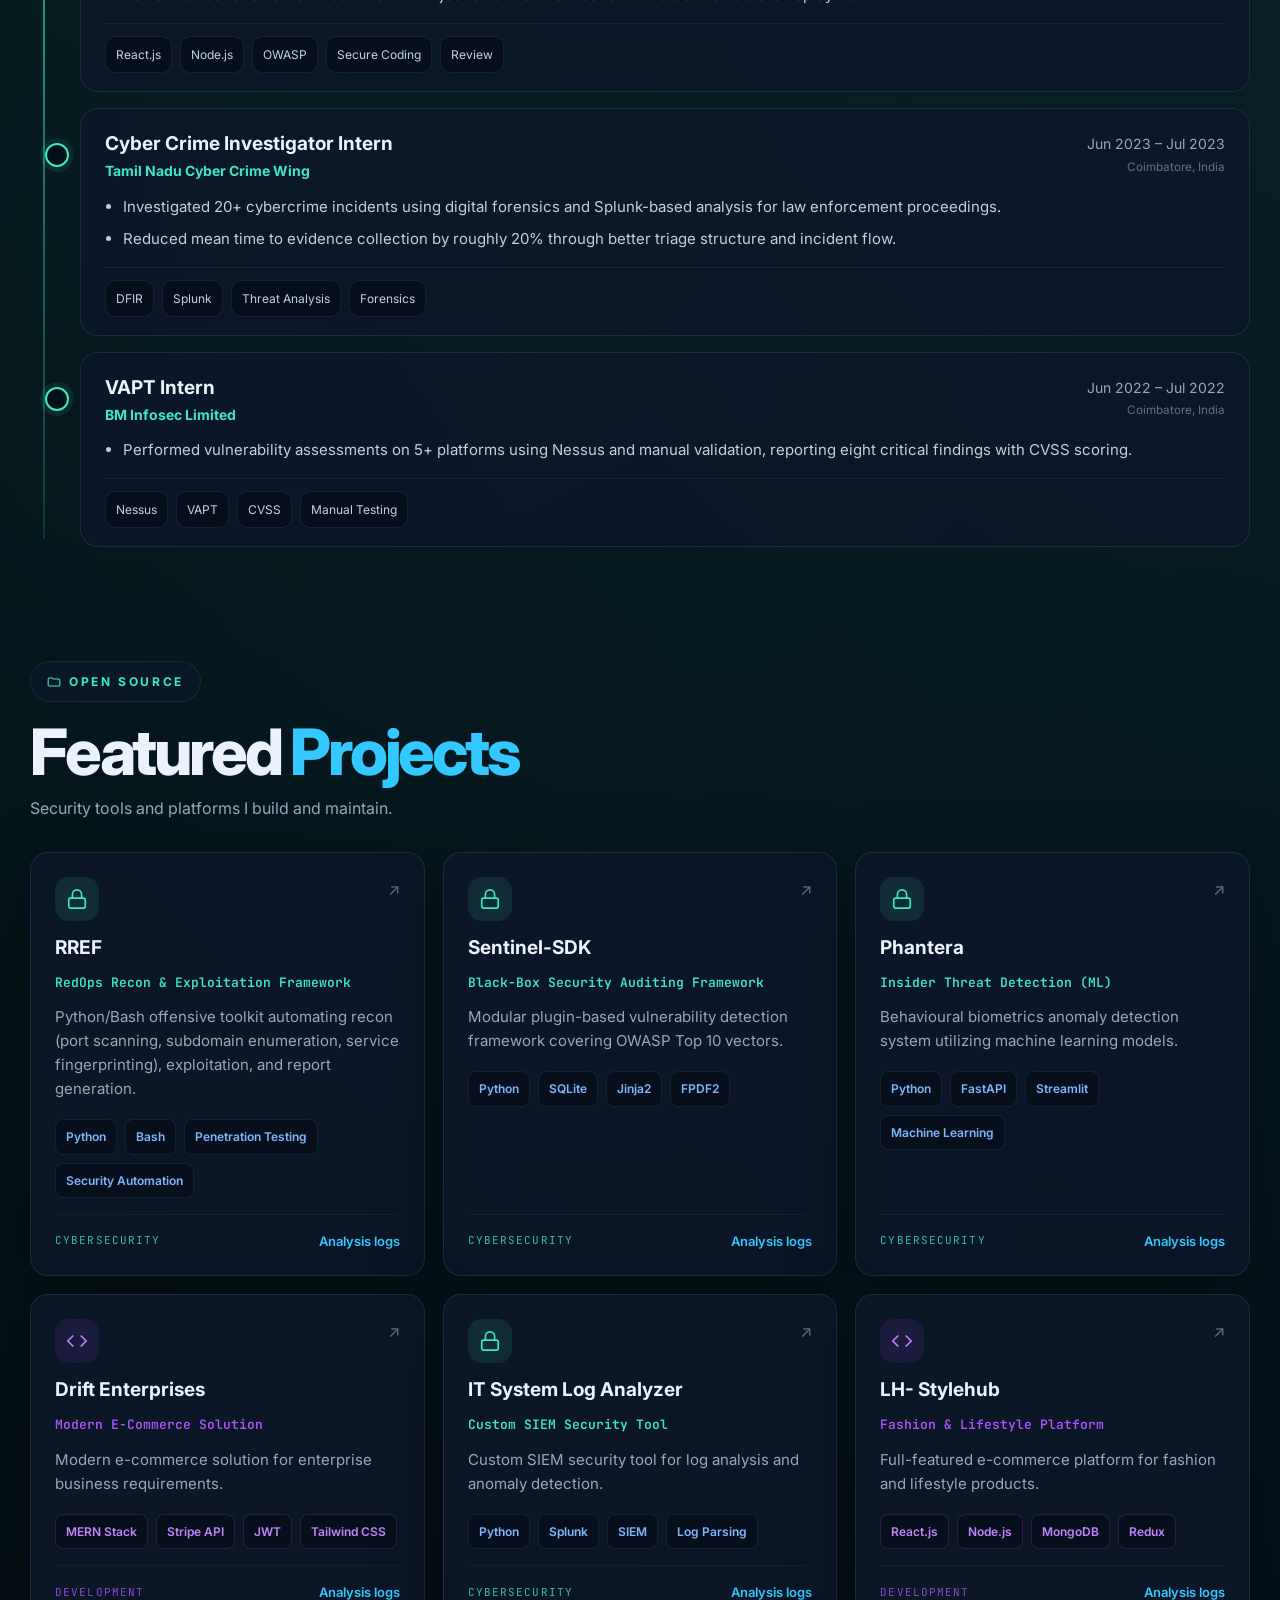
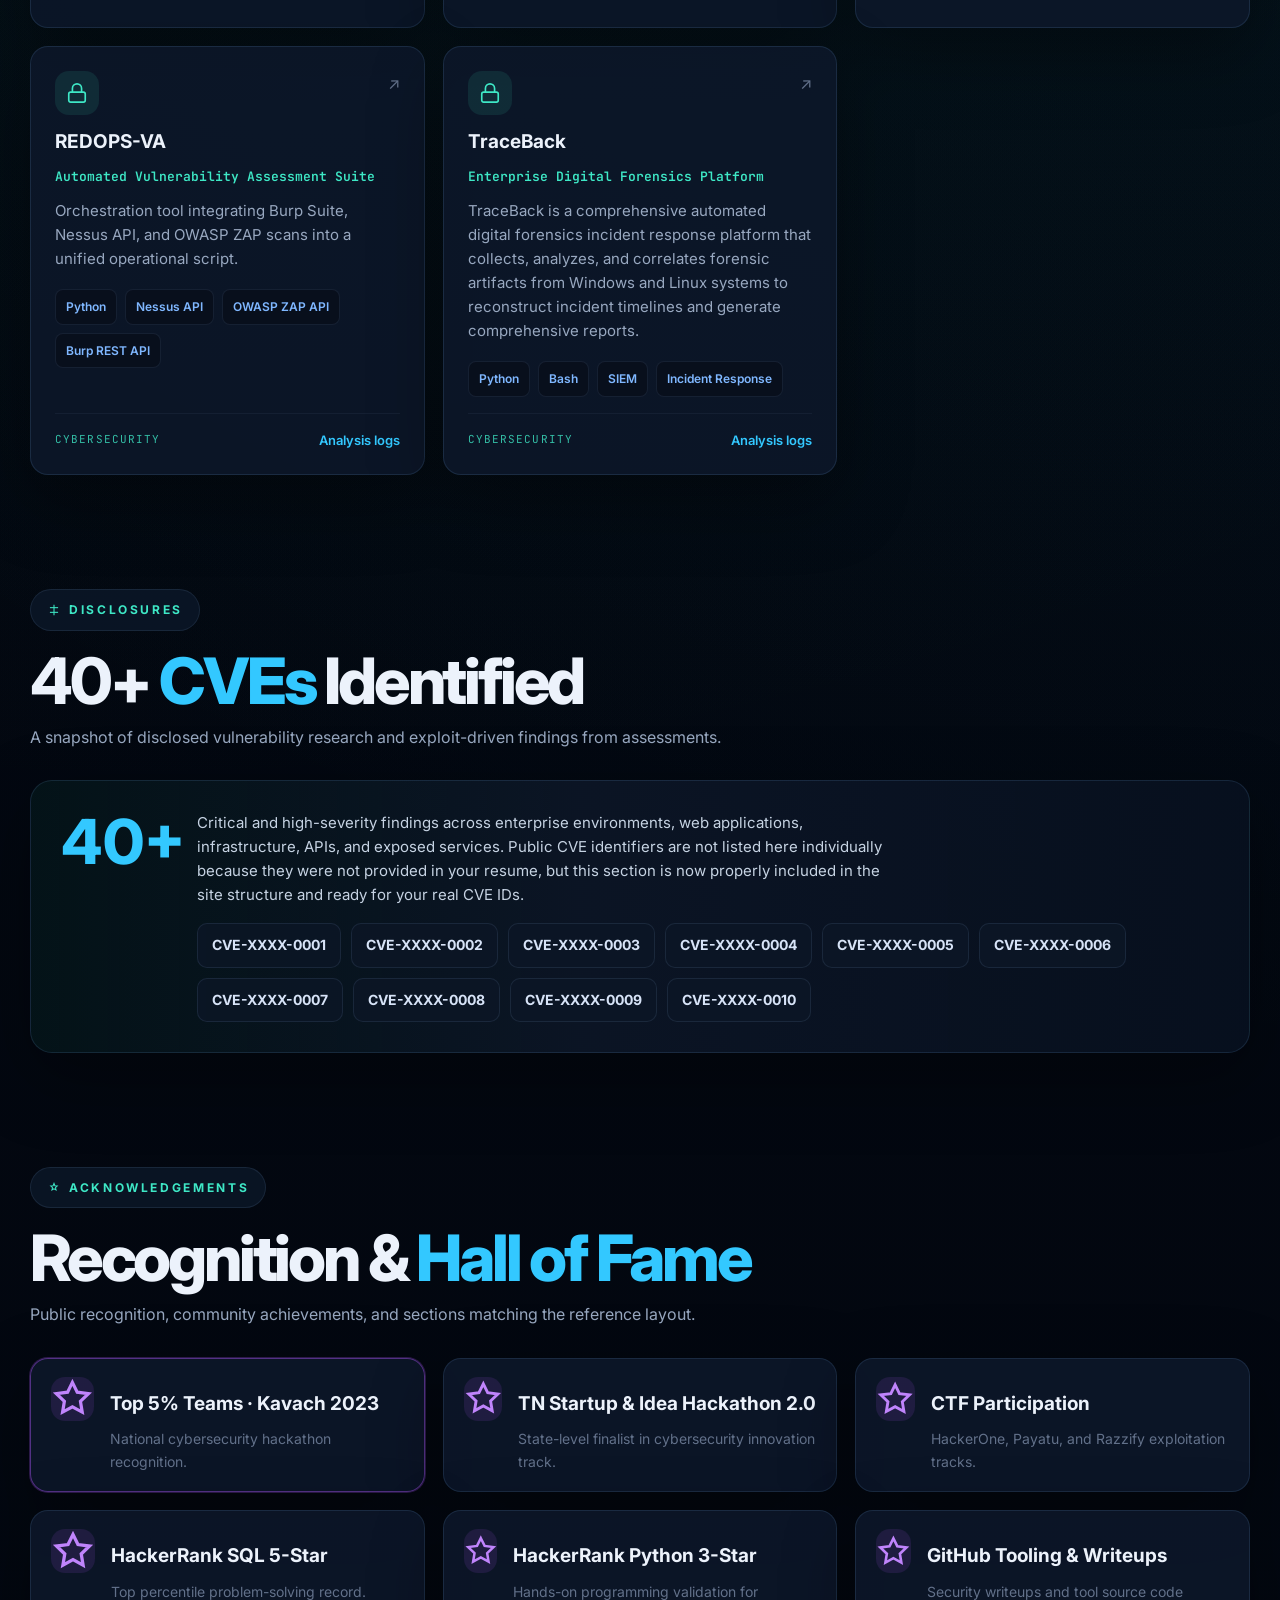
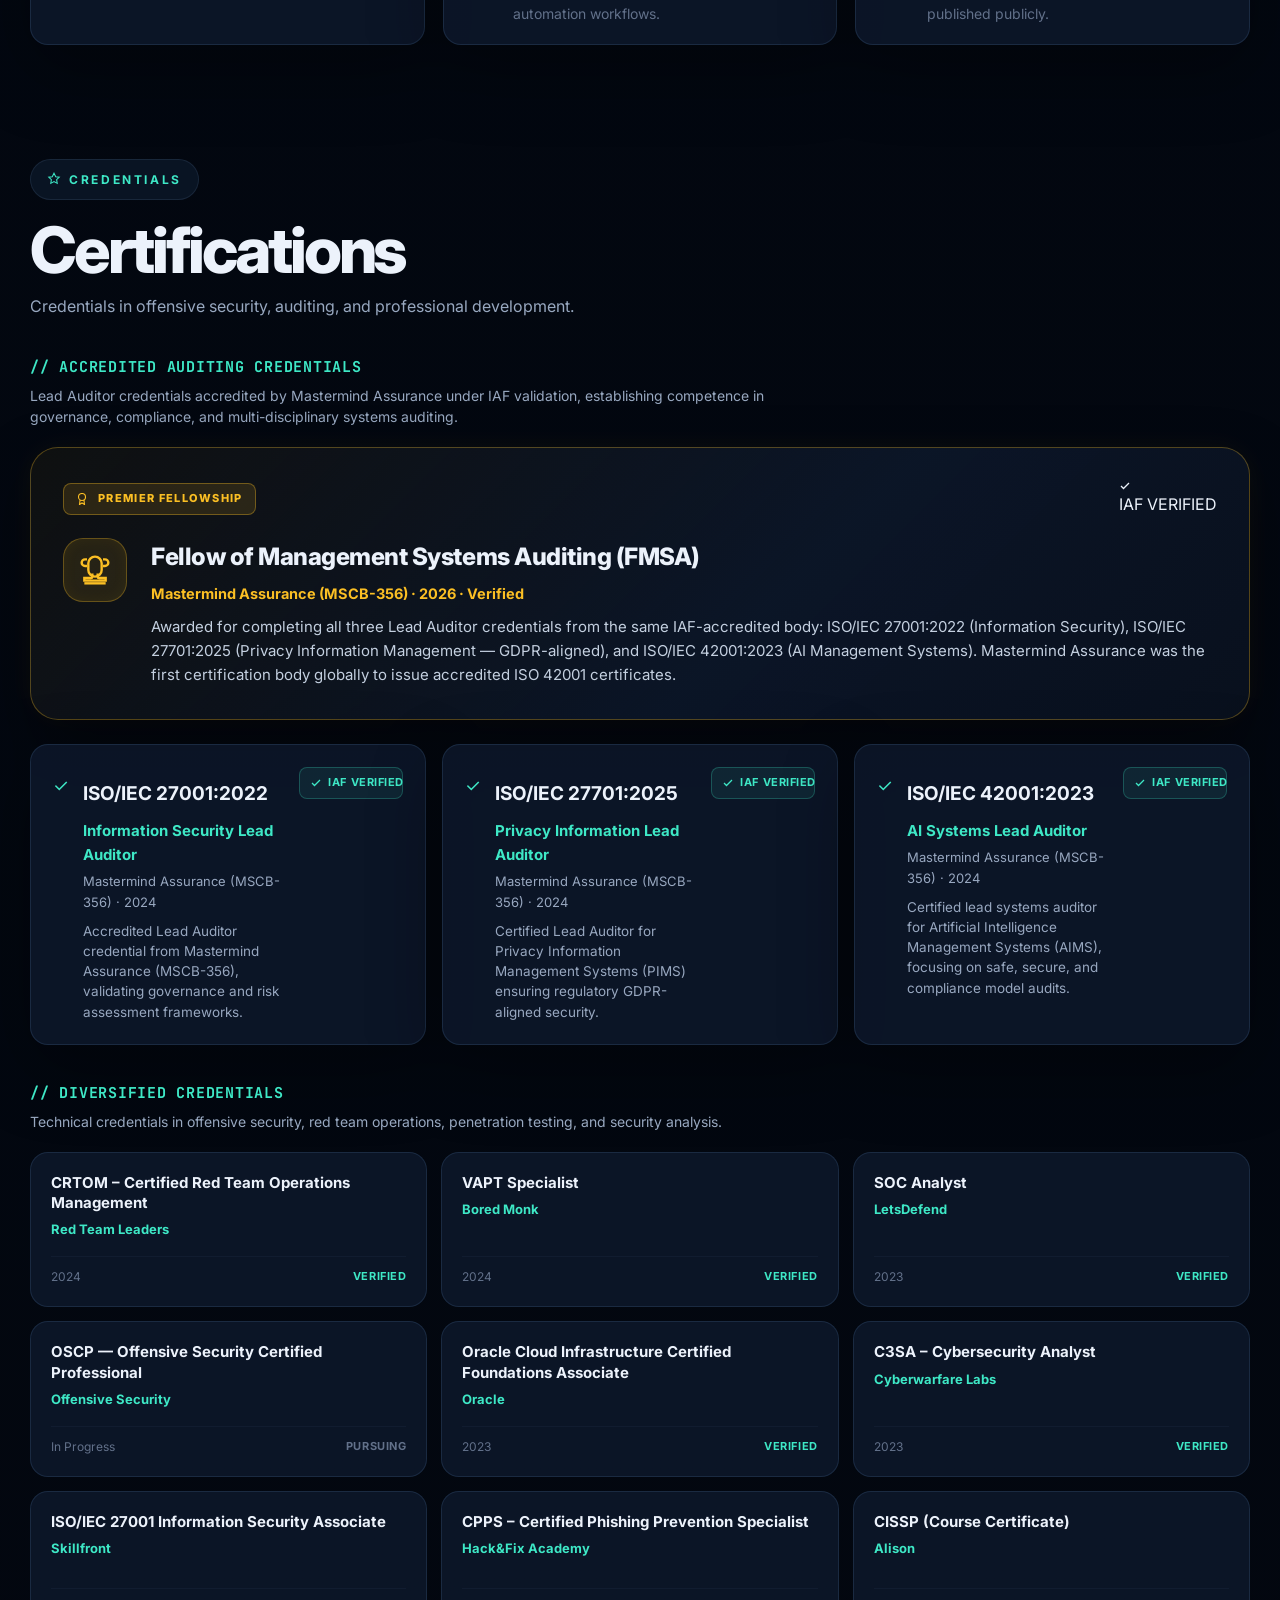
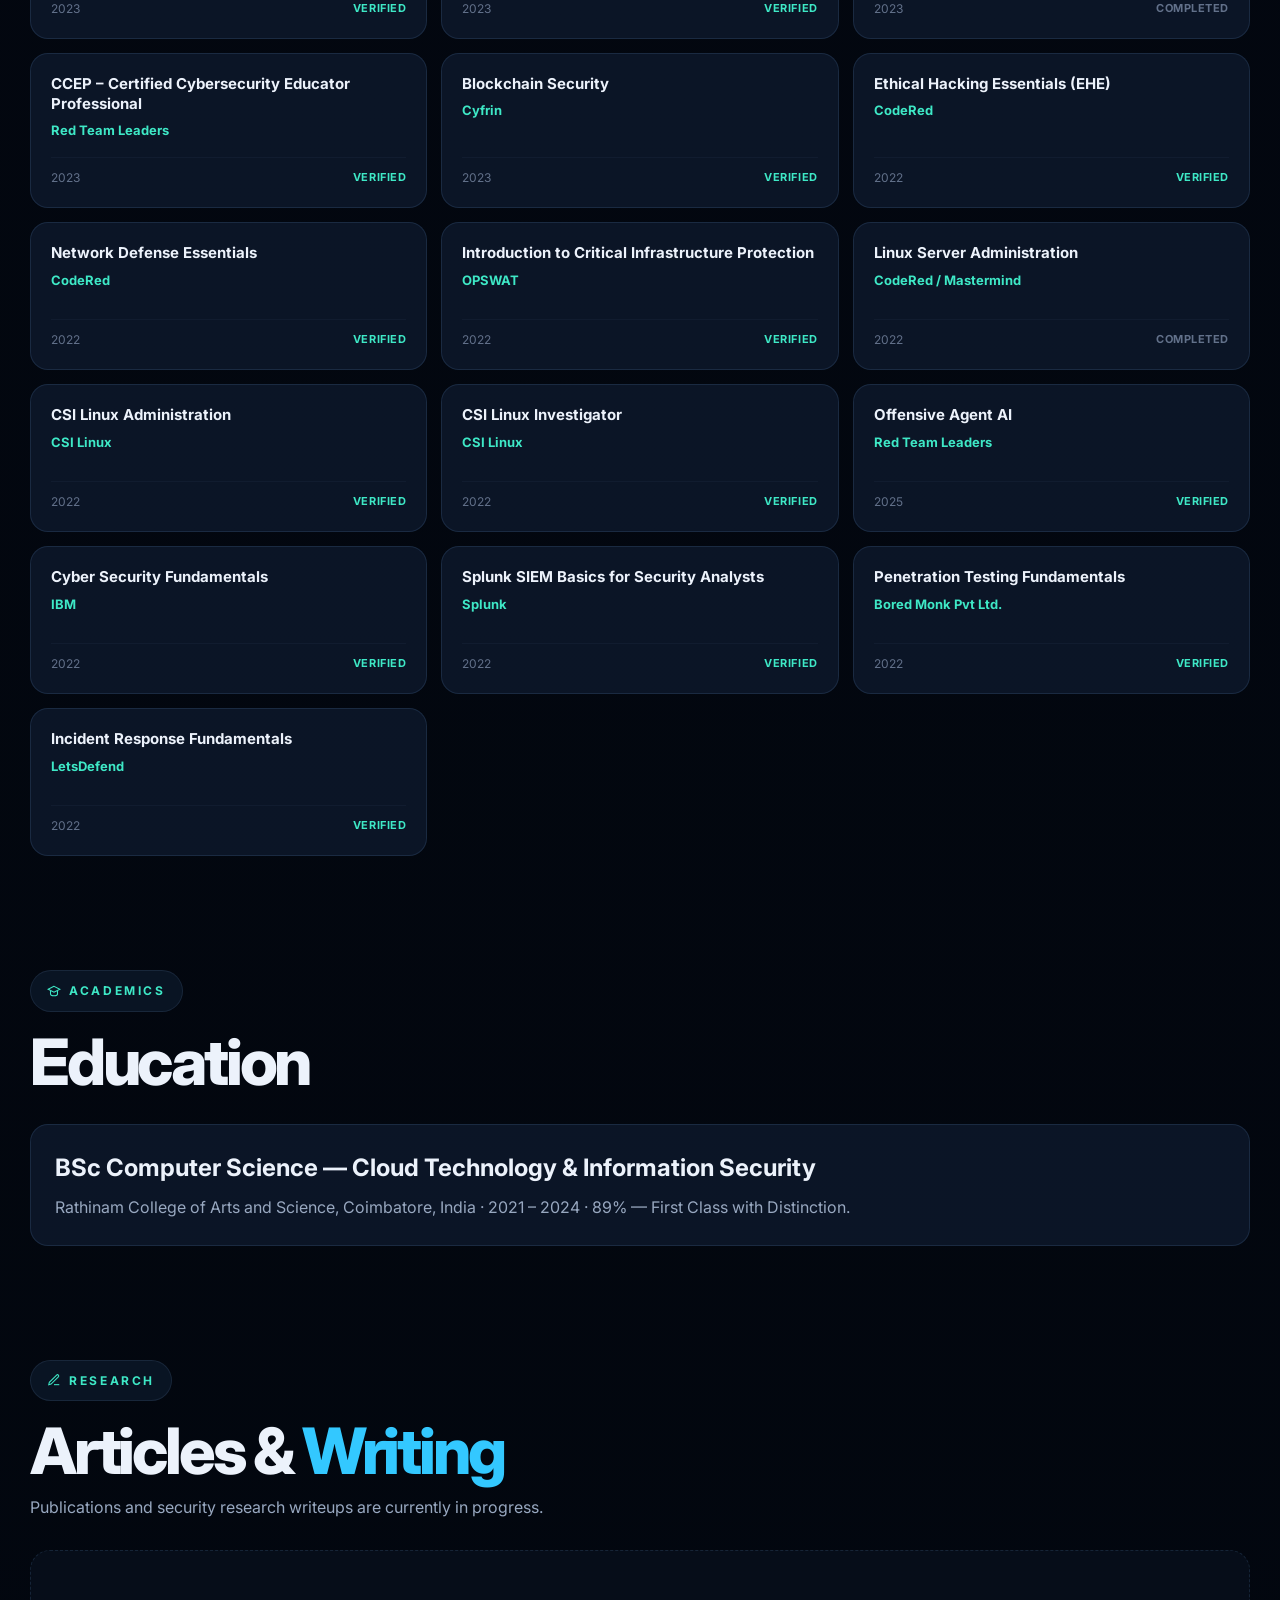
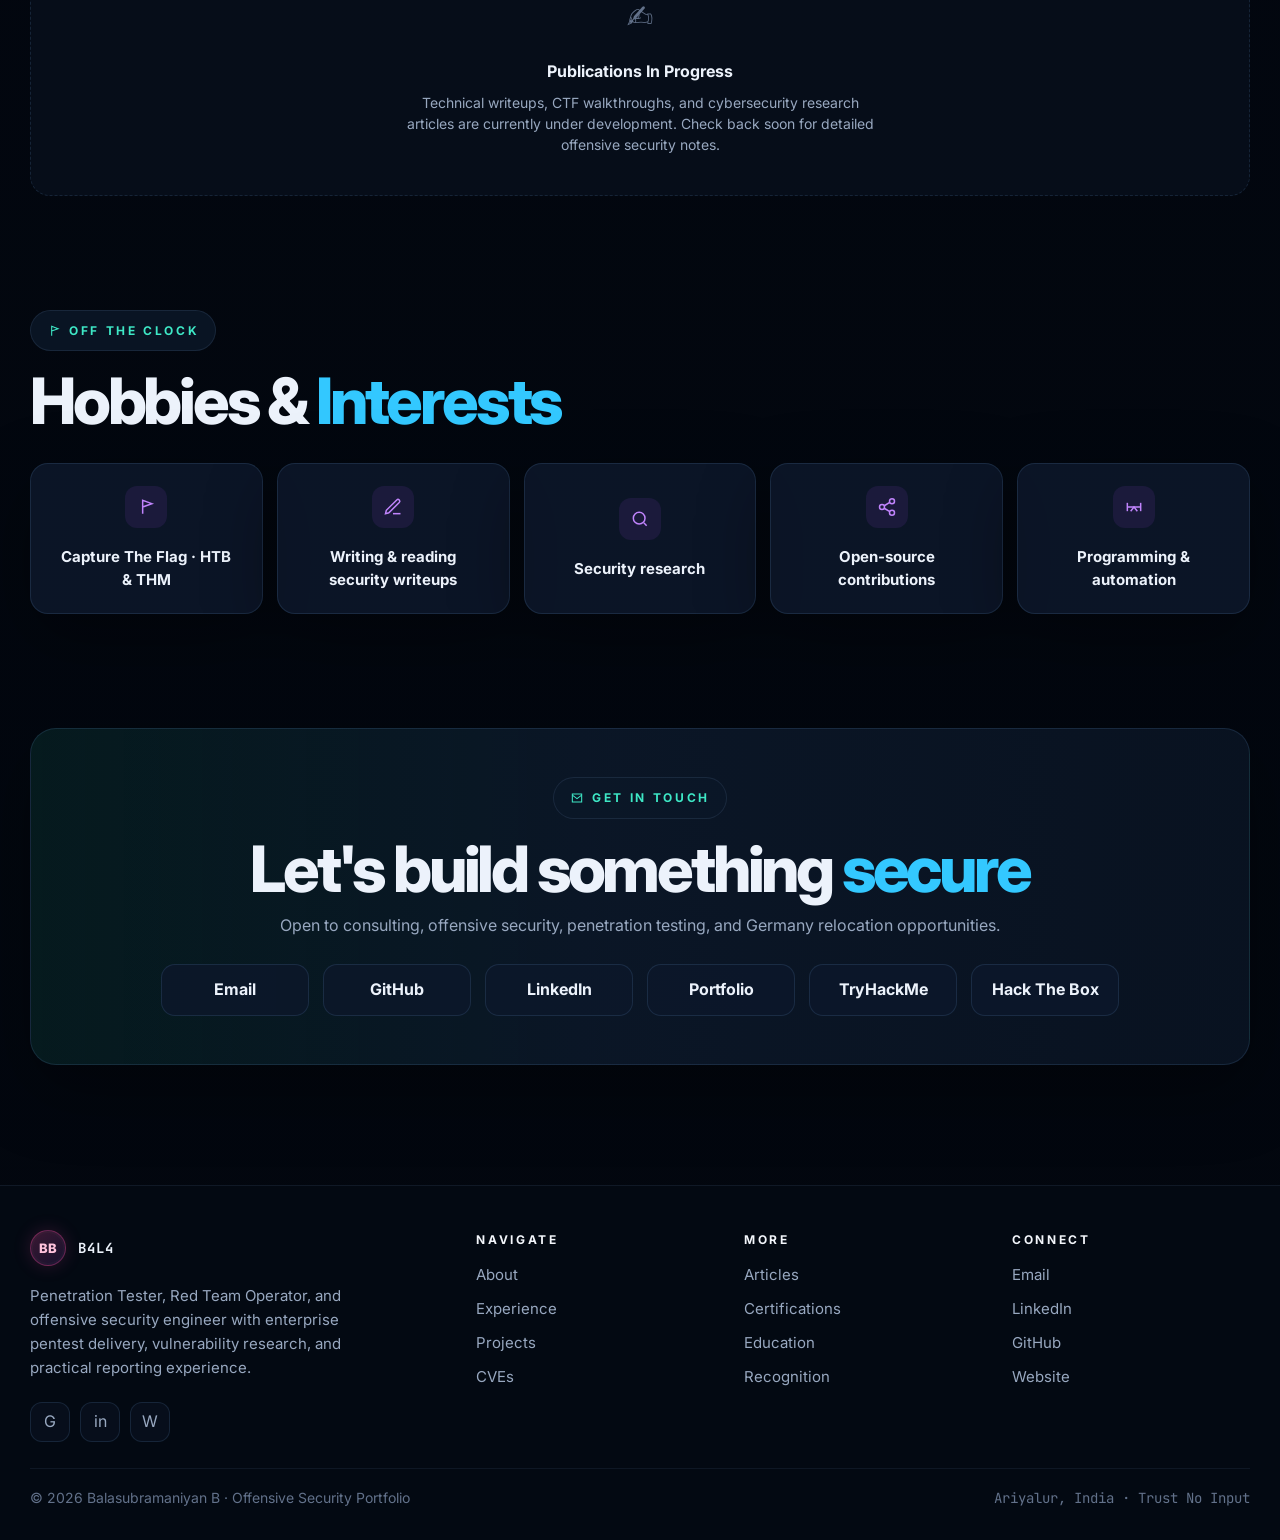
==== commit 386027e7: "chore: add and update certifications (FMSA, ISO/IEC 27701:2025, VAPT Specialist, SOC Analyst, OSCP)" ====
--- a/balasubramaniyan-portfolio.html
+++ b/balasubramaniyan-portfolio.html
@@ -2340,11 +2340,11 @@
           </div>
           <div class="fmsa-details">
             <h3>Fellow of Management Systems Auditing (FMSA)</h3>
-            <strong>Mastermind Assurance (MSCB-356) · 2024 · Verified</strong>
-            <p>The highest grade of professional recognition in systems auditing. This fellowship establishes executive
-              competence and mastery in multi-disciplinary governance frameworks, encompassing Information Security
-              (ISO/IEC 27001), Privacy Information Compliance (ISO/IEC 27701), and Artificial Intelligence Management
-              Systems (ISO/IEC 42001).</p>
+            <strong>Mastermind Assurance (MSCB-356) · 2026 · Verified</strong>
+            <p>Awarded for completing all three Lead Auditor credentials from the same IAF-accredited body: ISO/IEC
+              27001:2022 (Information Security), ISO/IEC 27701:2025 (Privacy Information Management — GDPR-aligned), and
+              ISO/IEC 42001:2023 (AI Management Systems). Mastermind Assurance was the first certification body globally
+              to issue accredited ISO 42001 certificates.</p>
           </div>
         </div>
       </div>
@@ -2376,14 +2376,14 @@
           <div class="cert-left">
             <div class="check">✓</div>
             <div>
-              <h3>ISO/IEC 27701:2019</h3>
+              <h3>ISO/IEC 27701:2025</h3>
               <strong>Privacy Information Lead Auditor</strong>
               <div class="cert-meta">
                 <span>Mastermind Assurance (MSCB-356)</span>
                 <span>· 2024</span>
               </div>
               <p class="cert-desc">Certified Lead Auditor for Privacy Information Management Systems (PIMS) ensuring
-                regulatory GDPR/GDPR-compliant security.</p>
+                regulatory GDPR-aligned security.</p>
             </div>
           </div>
           <div class="cert-status-badge">
@@ -2436,12 +2436,32 @@
         </article>
         <article class="cert-card-compact reveal reveal-delay-1">
           <div class="cert-compact-top">
-            <h3>VAPT – Vulnerability Assessment &amp; Pentesting</h3>
-            <strong>Bored Monk Pvt Ltd.</strong>
+            <h3>VAPT Specialist</h3>
+            <strong>Bored Monk</strong>
           </div>
           <div class="cert-compact-bottom">
             <span class="cert-compact-date">2024</span>
             <span class="cert-compact-status cert-status-verified">Verified</span>
+          </div>
+        </article>
+        <article class="cert-card-compact reveal reveal-delay-2">
+          <div class="cert-compact-top">
+            <h3>SOC Analyst</h3>
+            <strong>LetsDefend</strong>
+          </div>
+          <div class="cert-compact-bottom">
+            <span class="cert-compact-date">2023</span>
+            <span class="cert-compact-status cert-status-verified">Verified</span>
+          </div>
+        </article>
+        <article class="cert-card-compact reveal">
+          <div class="cert-compact-top">
+            <h3>OSCP — Offensive Security Certified Professional</h3>
+            <strong>Offensive Security</strong>
+          </div>
+          <div class="cert-compact-bottom">
+            <span class="cert-compact-date">In Progress</span>
+            <span class="cert-compact-status cert-status-standard">Pursuing</span>
           </div>
         </article>
         <article class="cert-card-compact reveal reveal-delay-2">
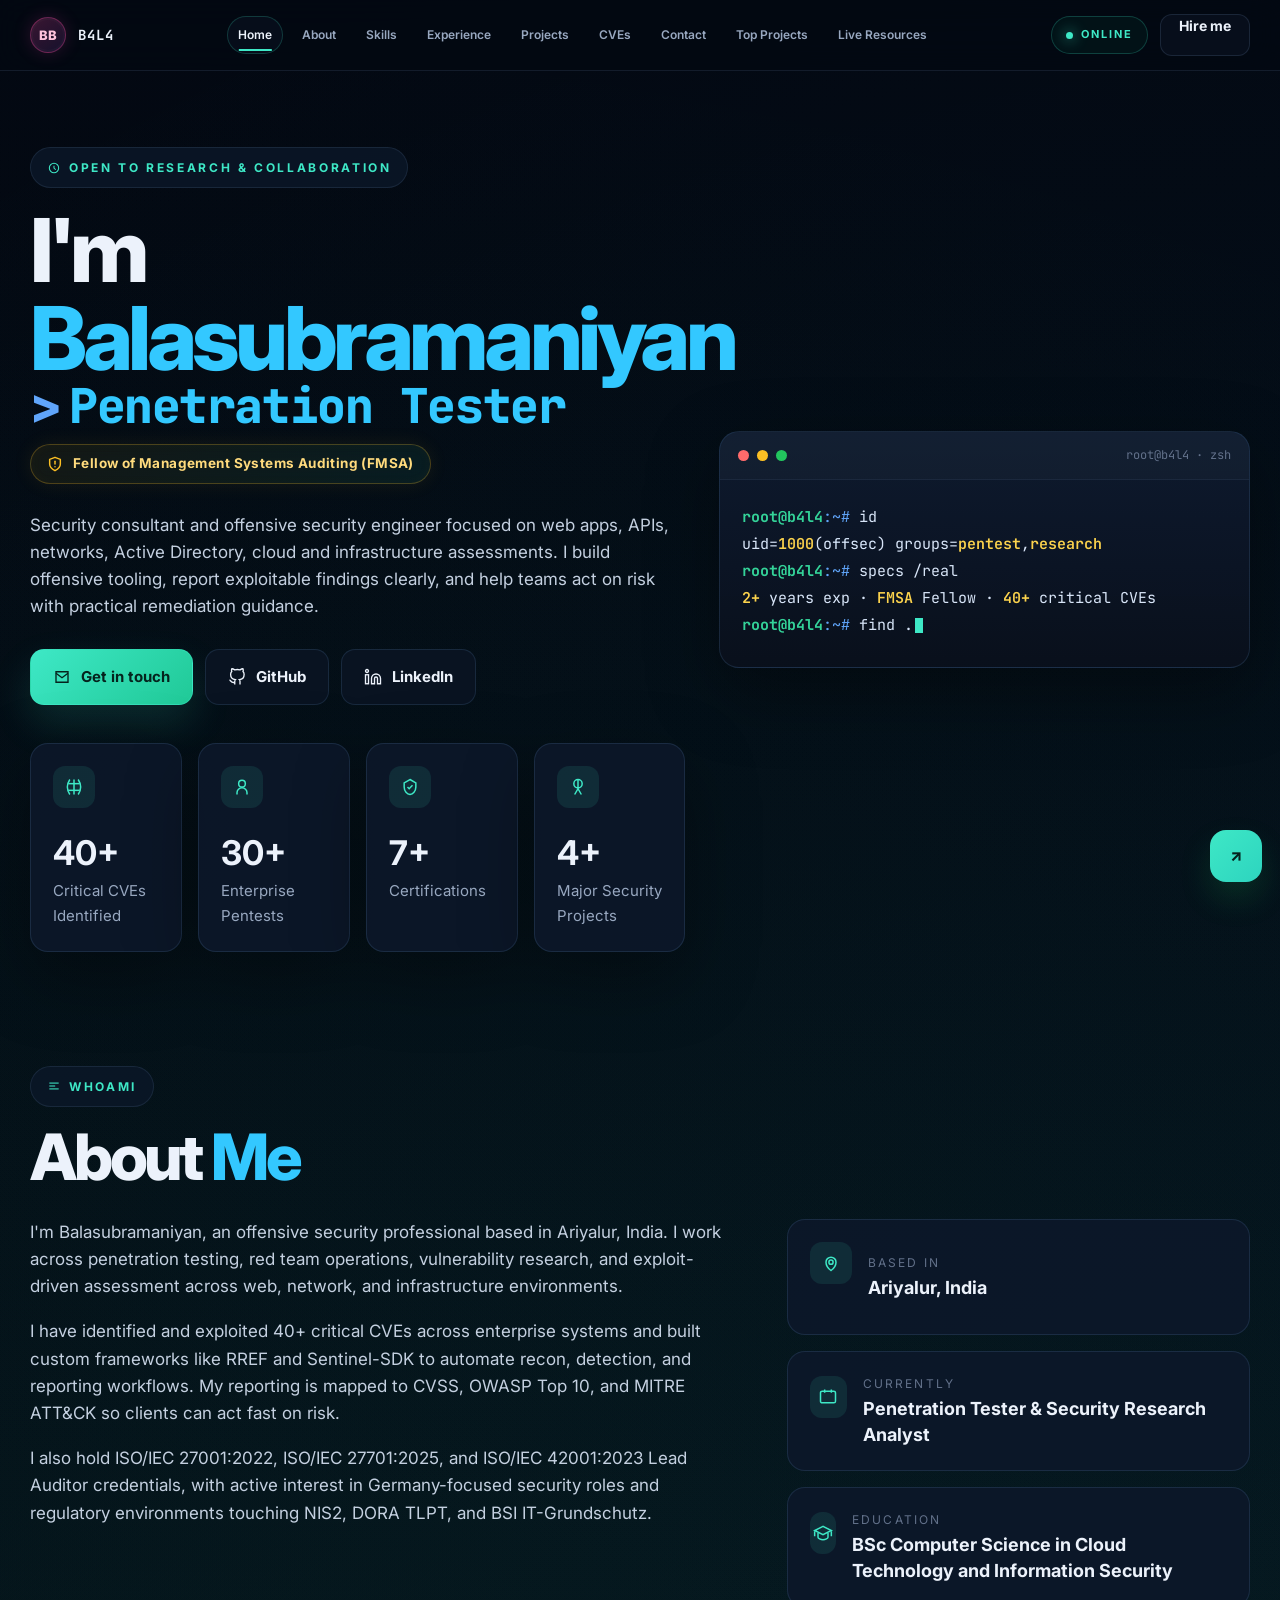
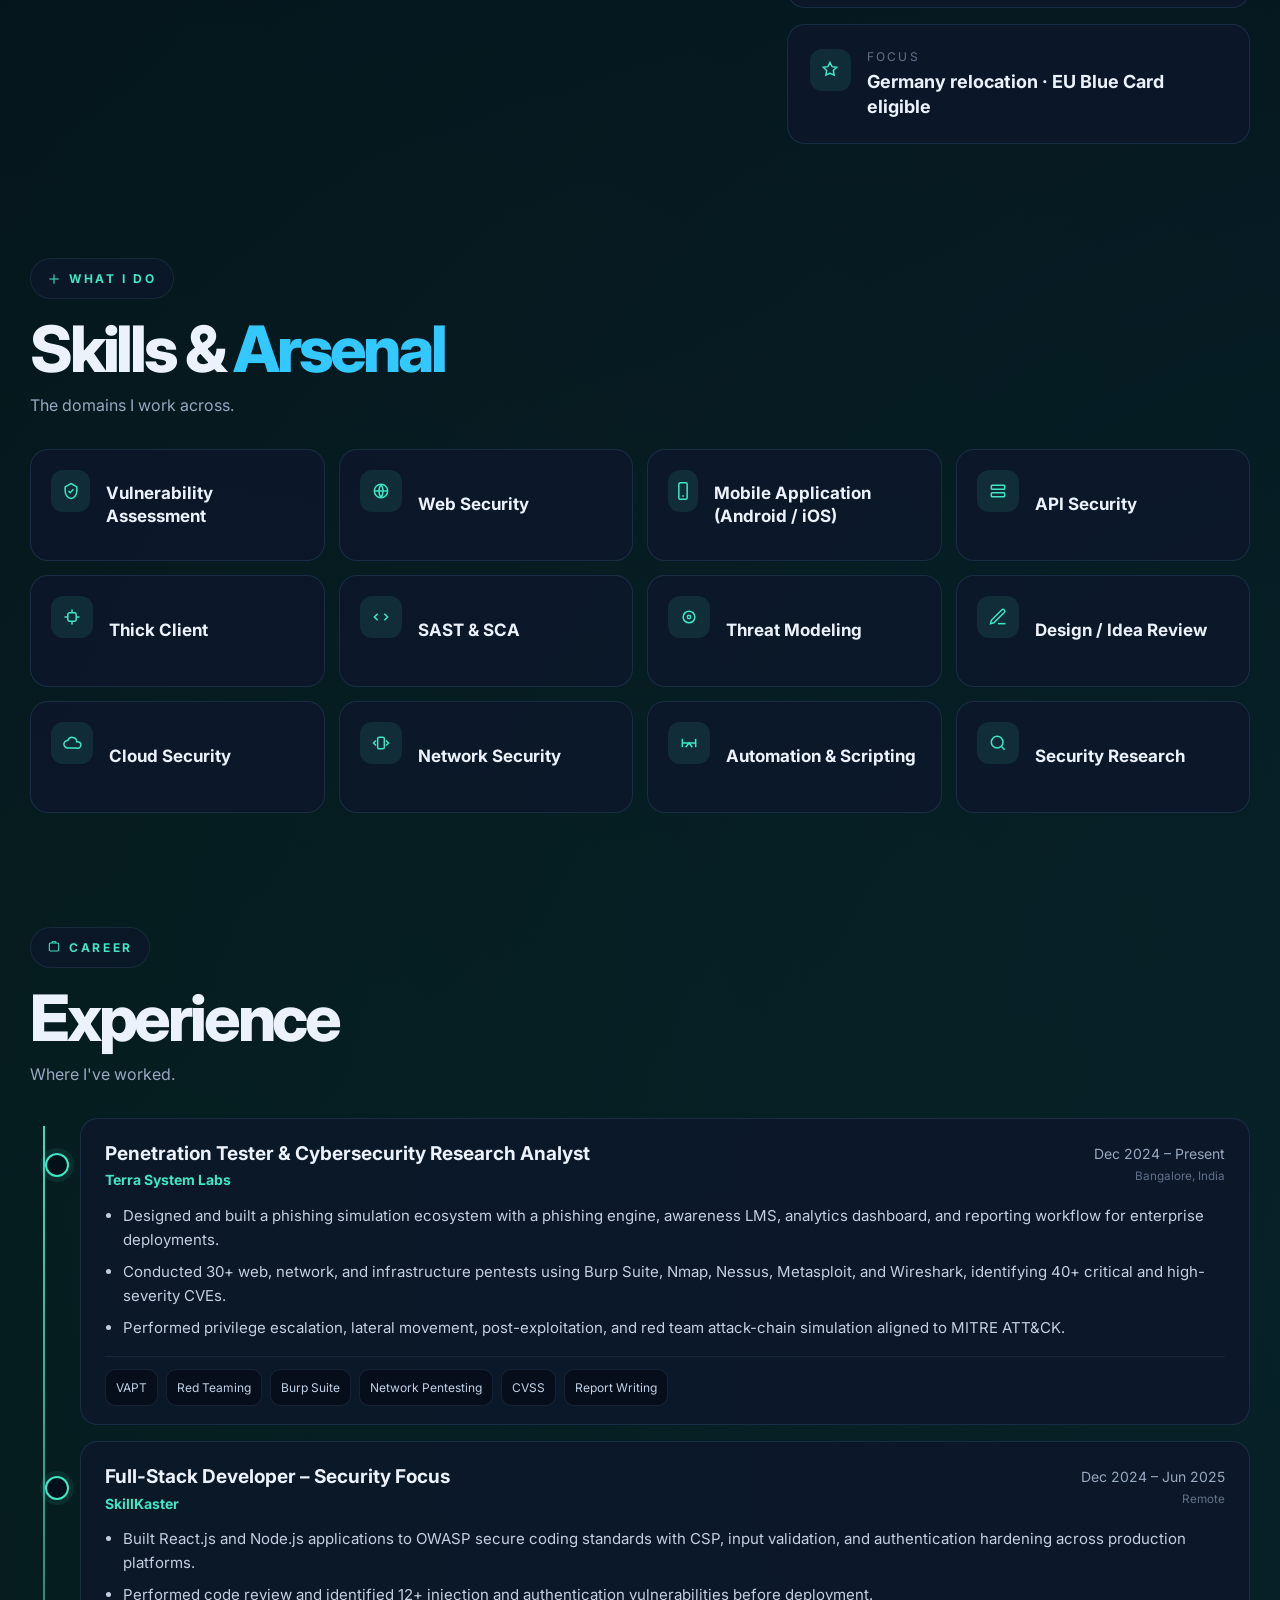
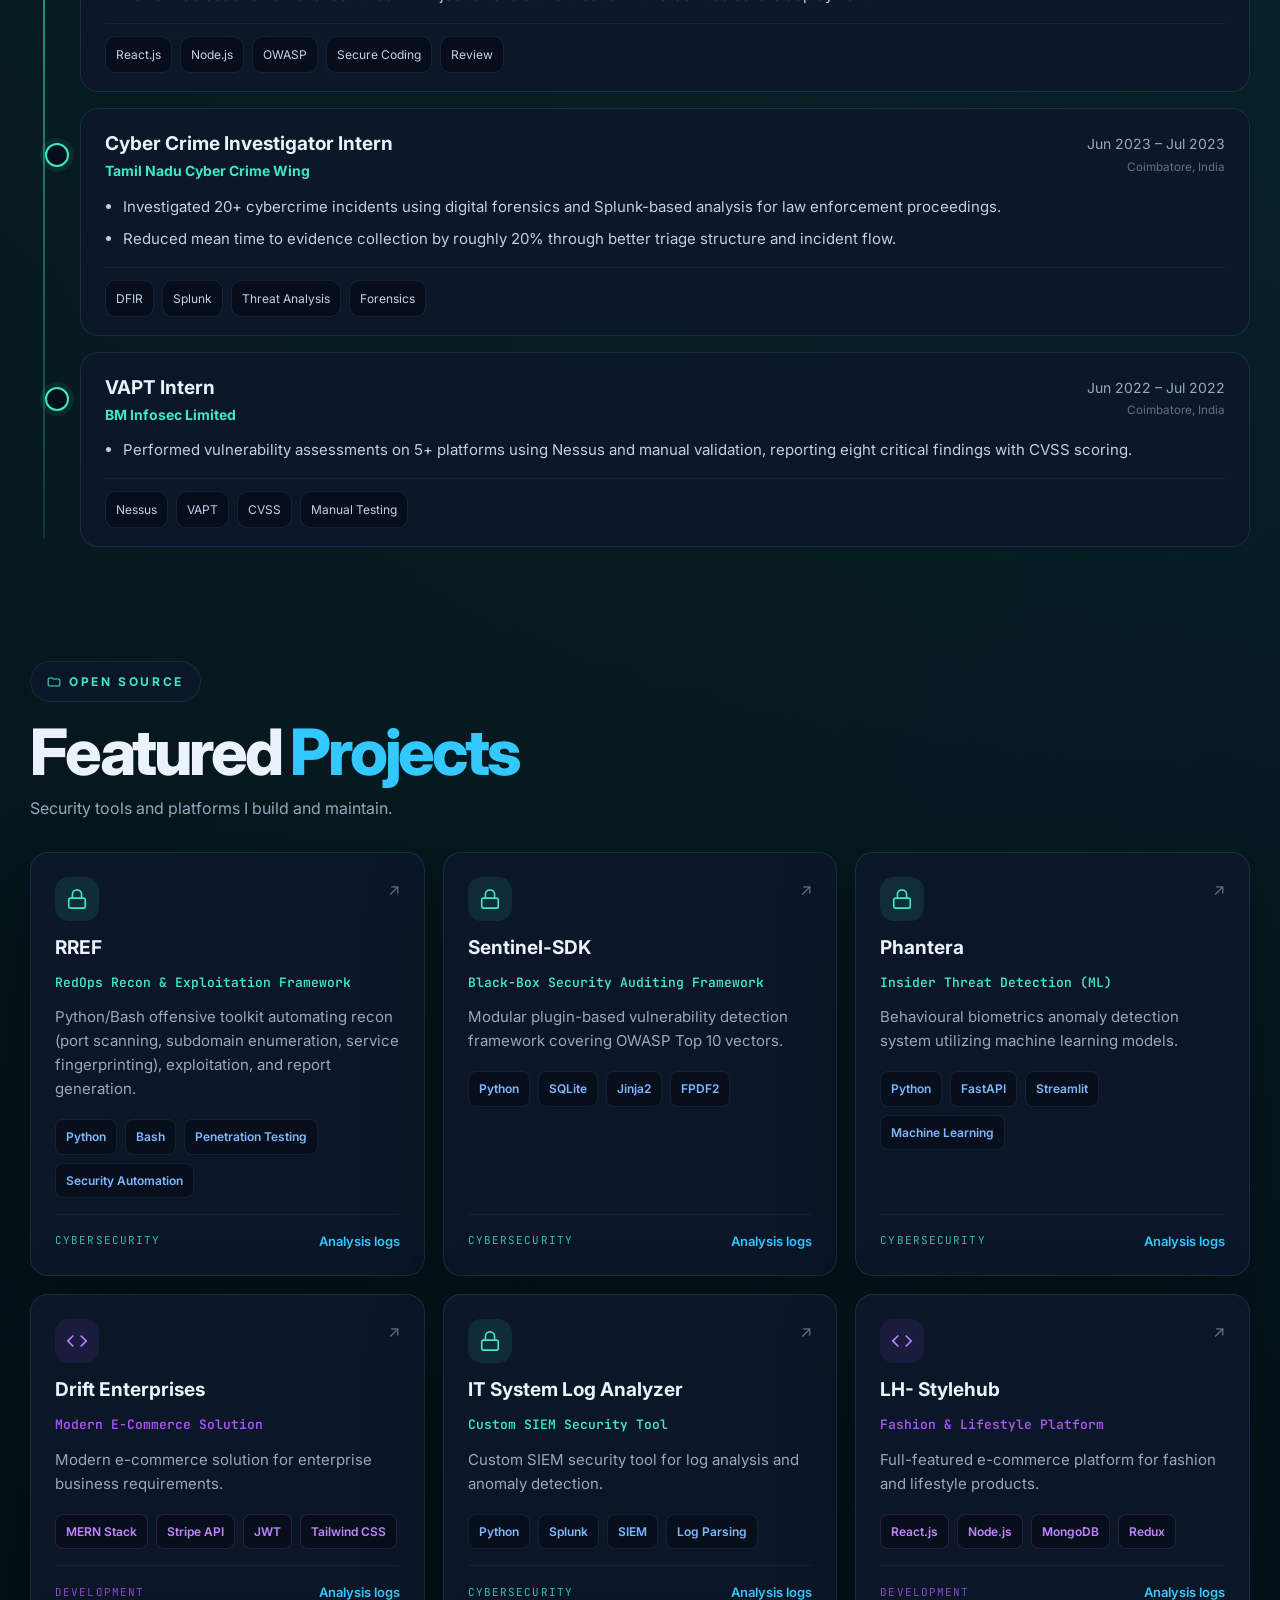
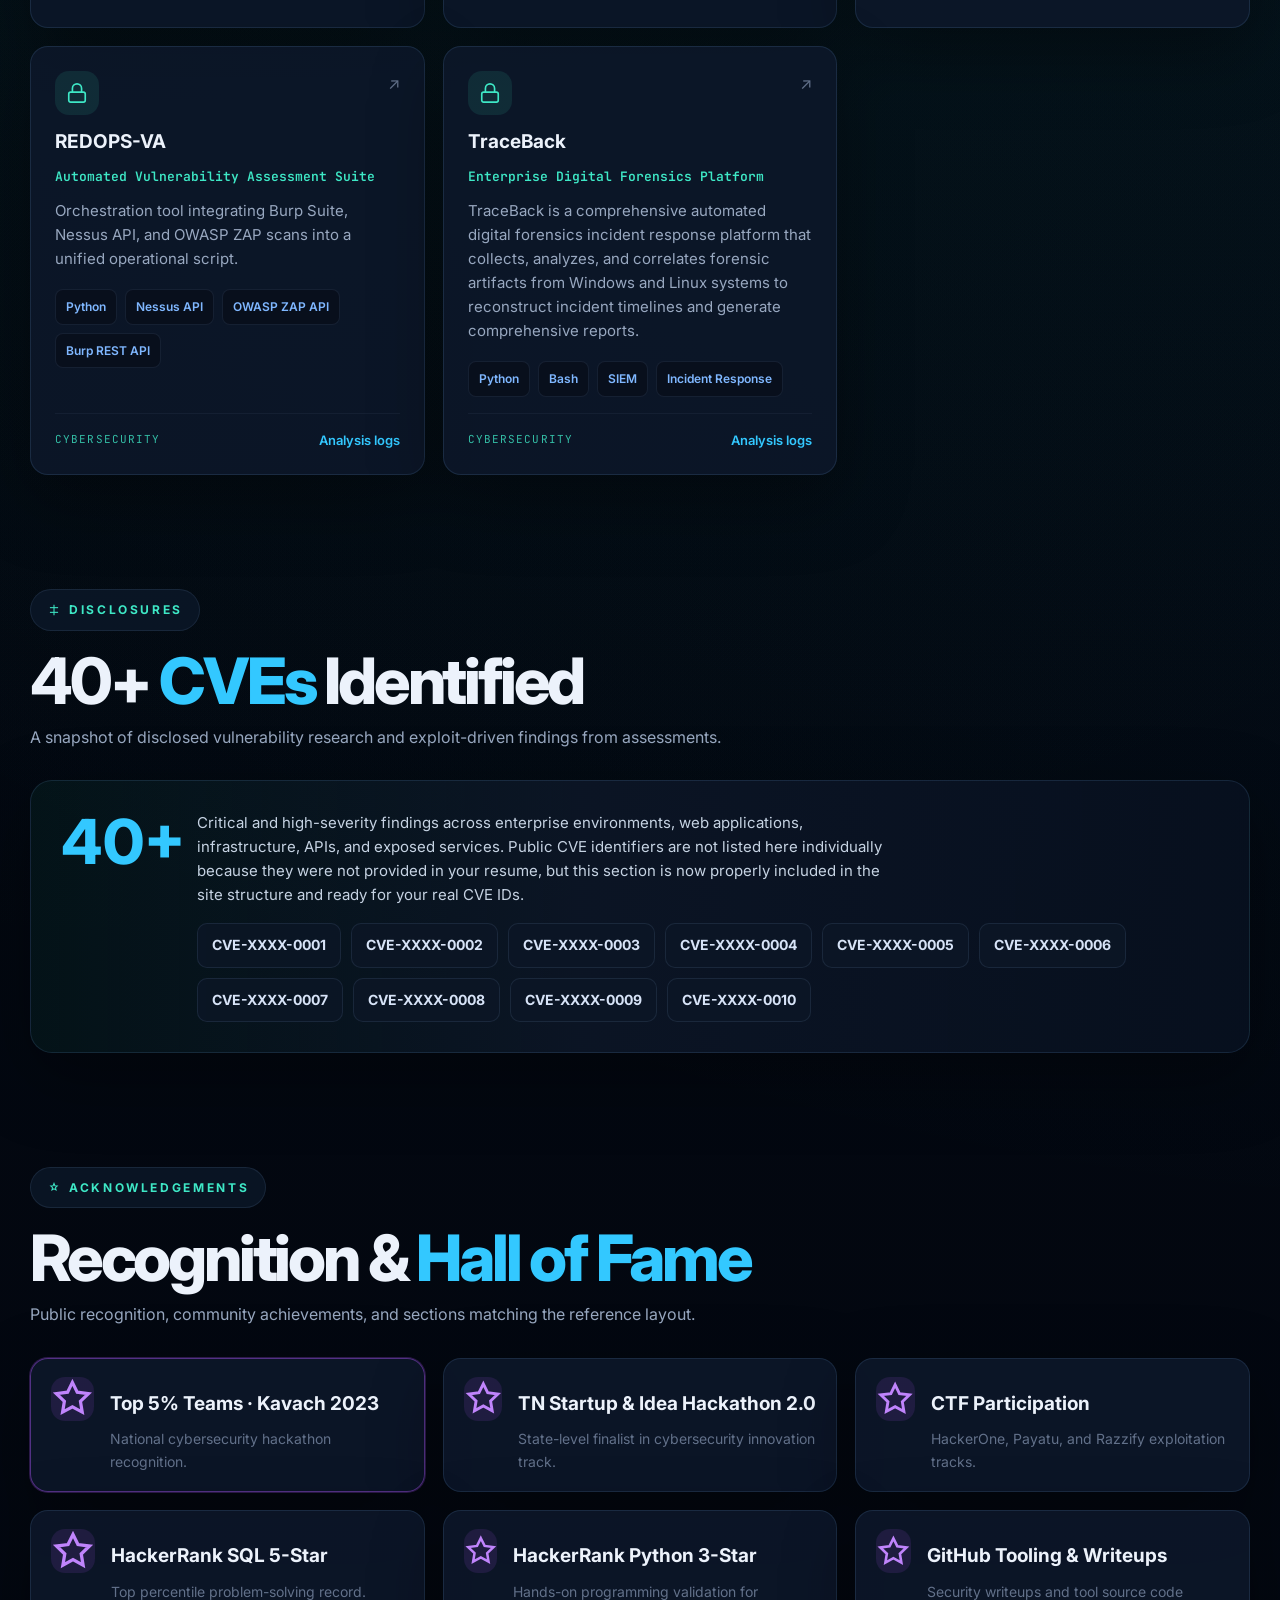
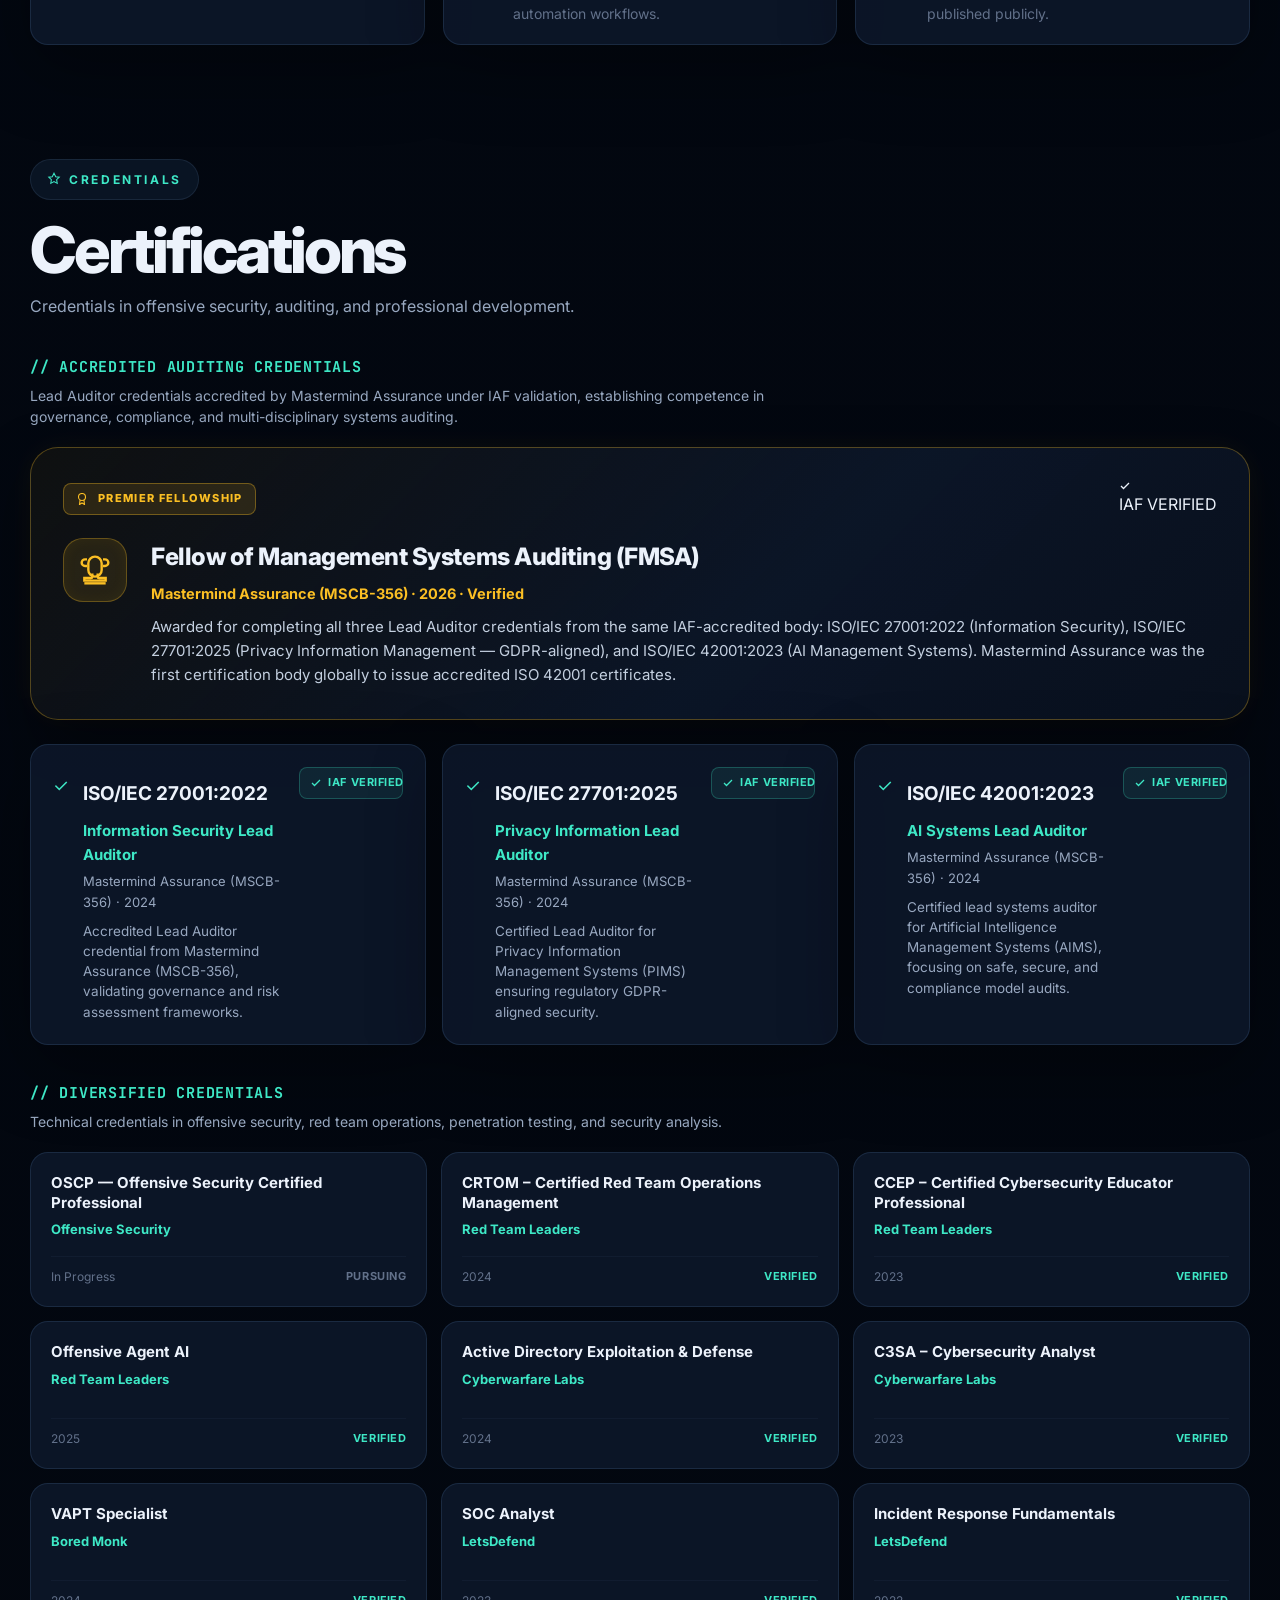
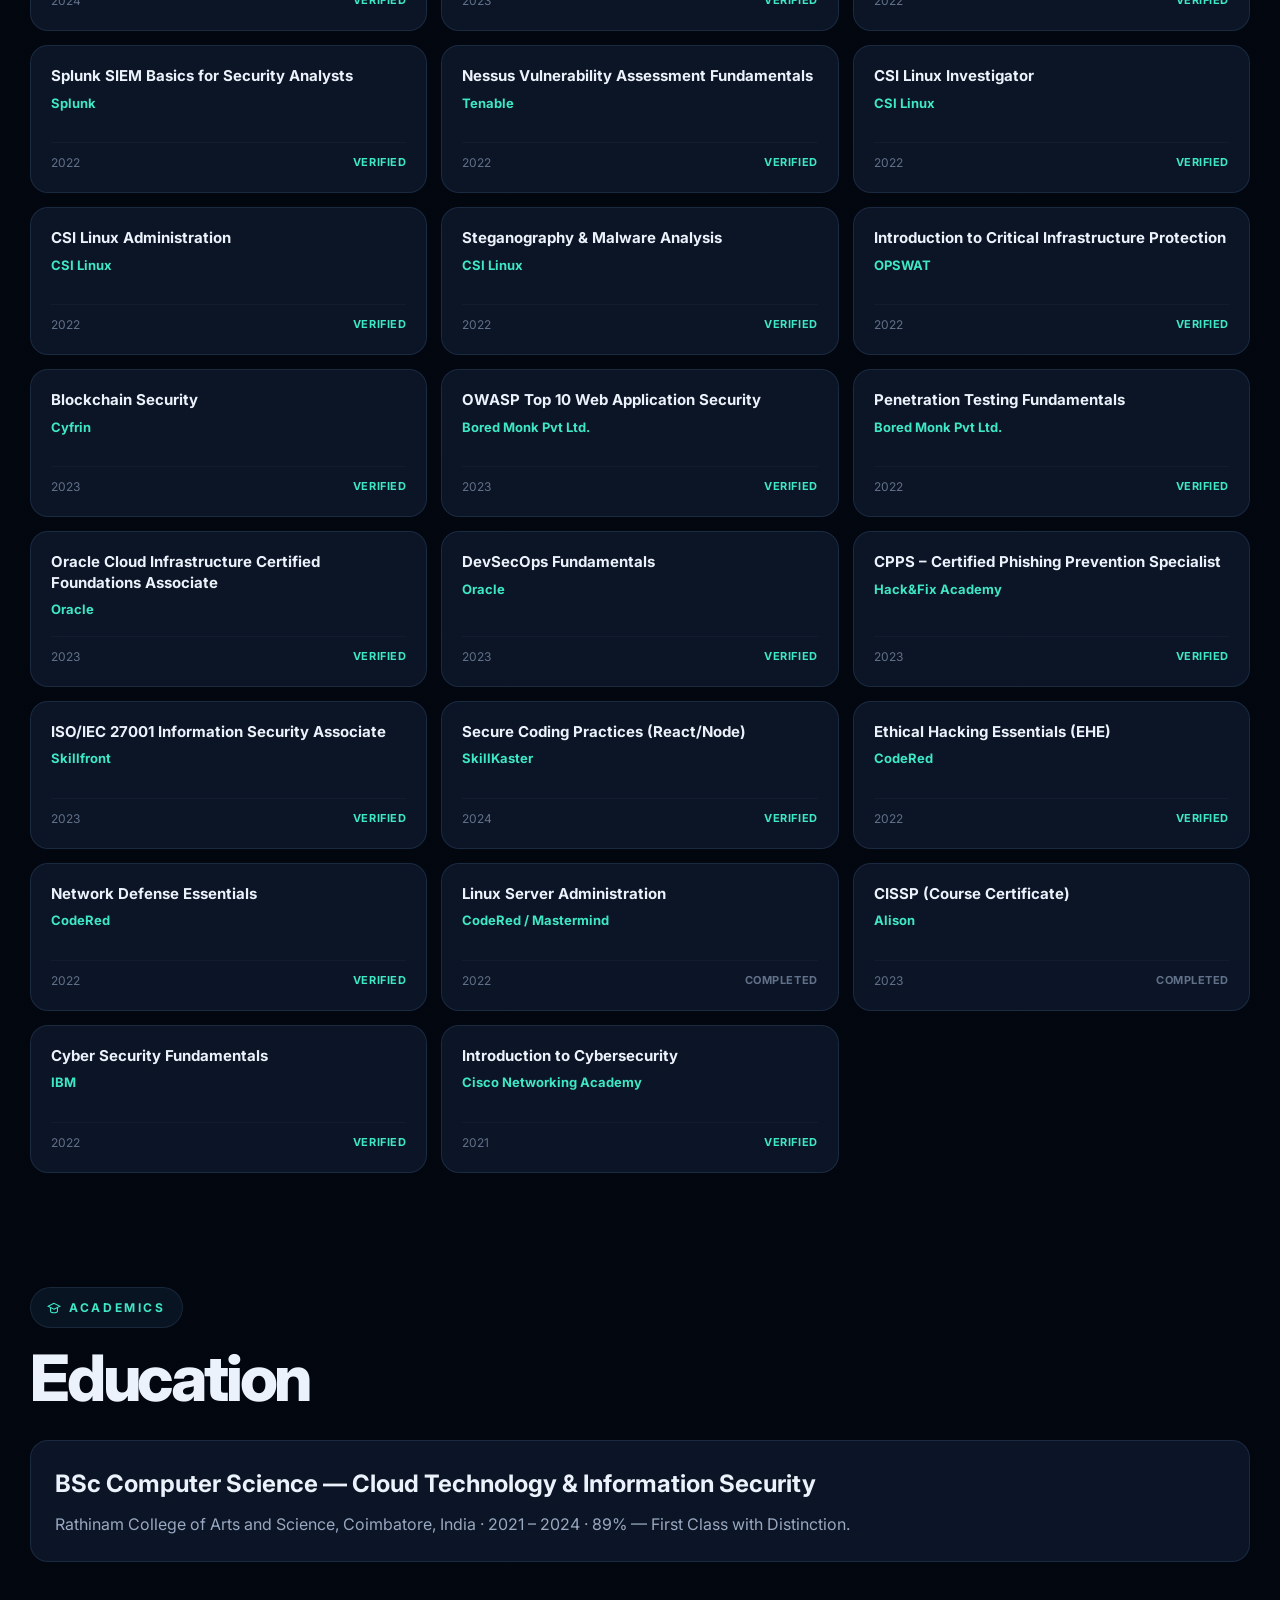
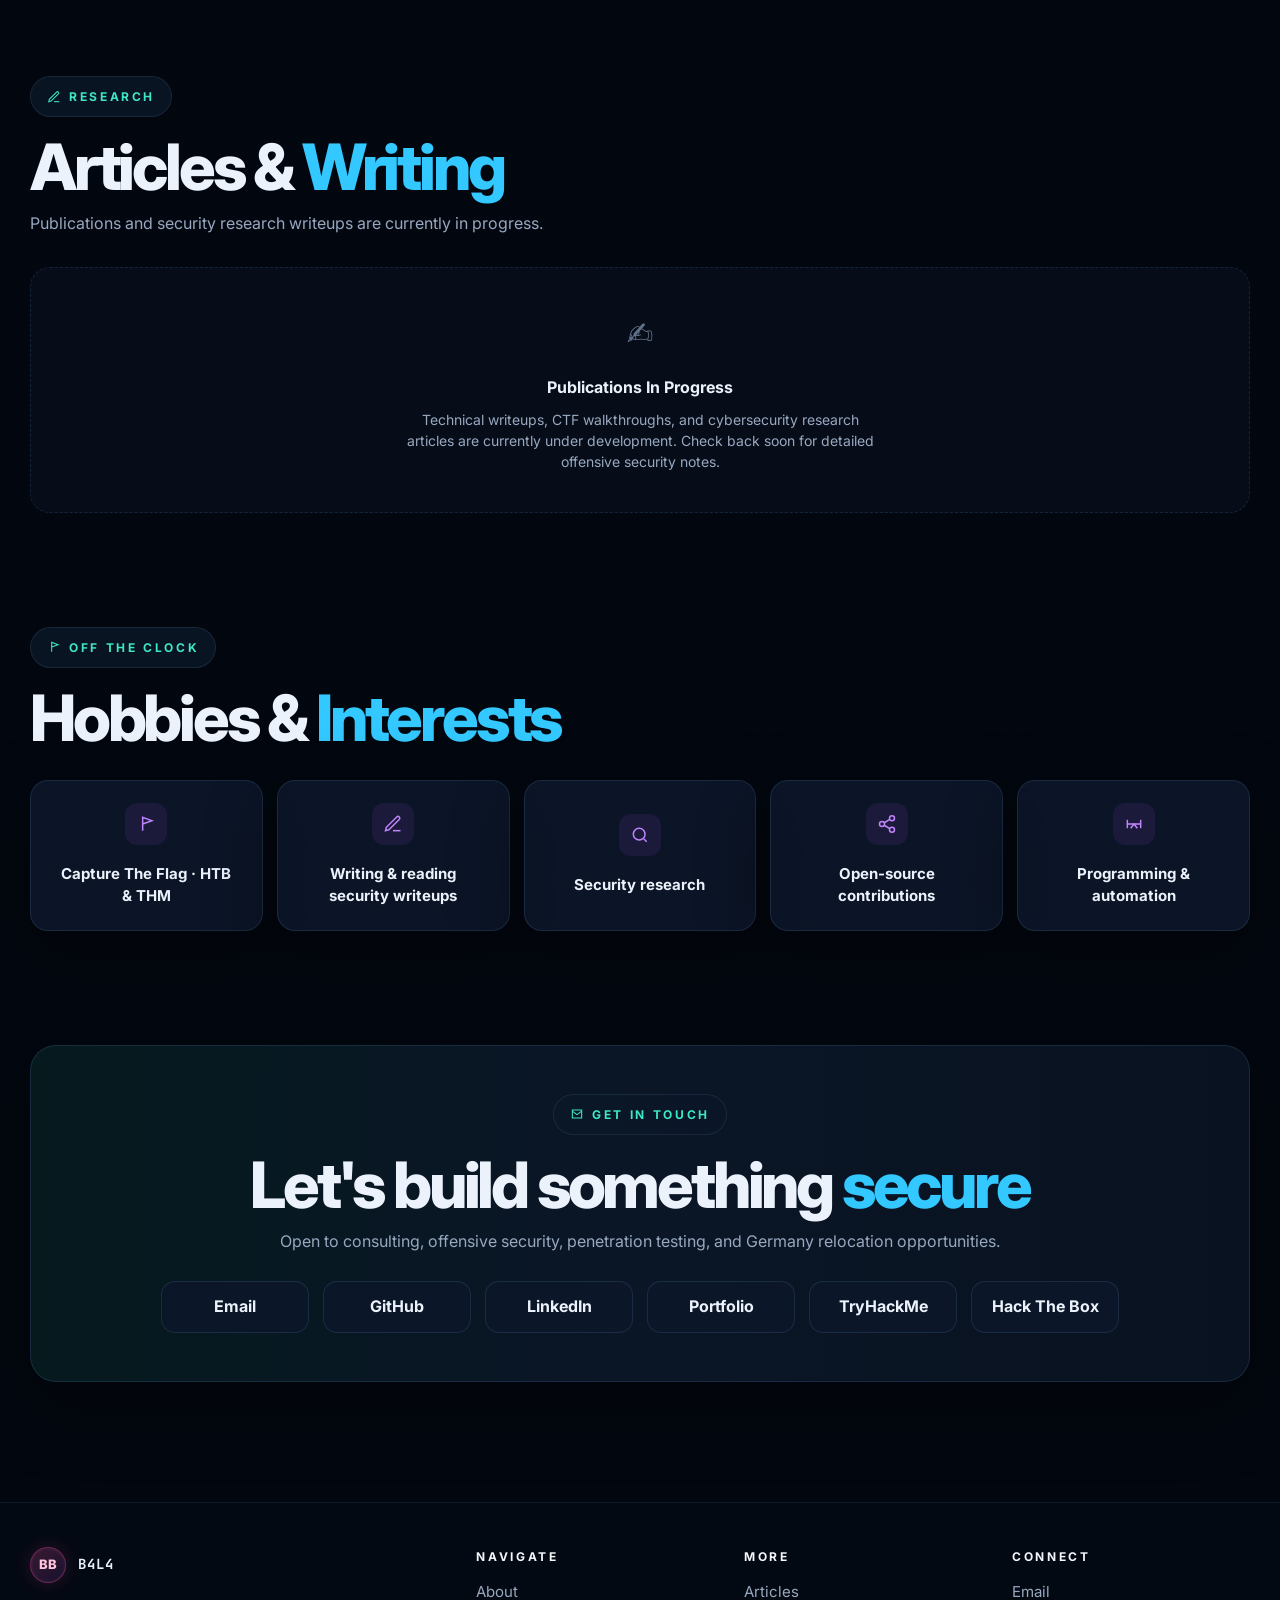
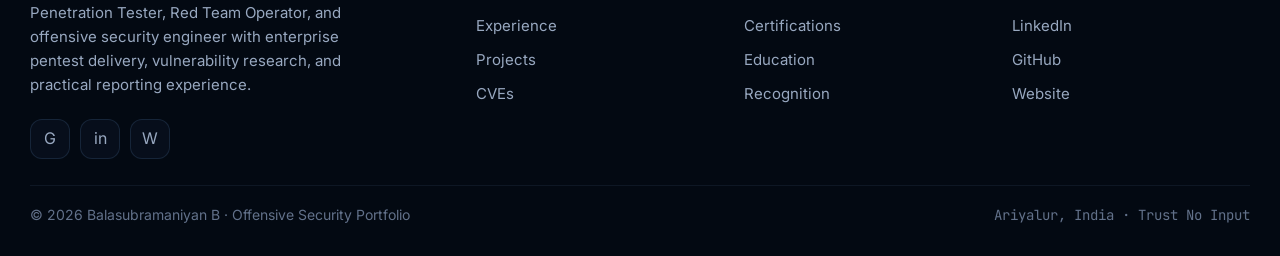
==== commit be7c17a3: "chore: reorder compact certifications grid by worth/value" ====
--- a/balasubramaniyan-portfolio.html
+++ b/balasubramaniyan-portfolio.html
@@ -2426,6 +2426,16 @@
       <div class="cert-grid-compact">
         <article class="cert-card-compact reveal">
           <div class="cert-compact-top">
+            <h3>OSCP — Offensive Security Certified Professional</h3>
+            <strong>Offensive Security</strong>
+          </div>
+          <div class="cert-compact-bottom">
+            <span class="cert-compact-date">In Progress</span>
+            <span class="cert-compact-status cert-status-standard">Pursuing</span>
+          </div>
+        </article>
+        <article class="cert-card-compact reveal reveal-delay-1">
+          <div class="cert-compact-top">
             <h3>CRTOM – Certified Red Team Operations Management</h3>
             <strong>Red Team Leaders</strong>
           </div>
@@ -2434,7 +2444,47 @@
             <span class="cert-compact-status cert-status-verified">Verified</span>
           </div>
         </article>
+        <article class="cert-card-compact reveal reveal-delay-2">
+          <div class="cert-compact-top">
+            <h3>CCEP – Certified Cybersecurity Educator Professional</h3>
+            <strong>Red Team Leaders</strong>
+          </div>
+          <div class="cert-compact-bottom">
+            <span class="cert-compact-date">2023</span>
+            <span class="cert-compact-status cert-status-verified">Verified</span>
+          </div>
+        </article>
+        <article class="cert-card-compact reveal">
+          <div class="cert-compact-top">
+            <h3>Offensive Agent AI</h3>
+            <strong>Red Team Leaders</strong>
+          </div>
+          <div class="cert-compact-bottom">
+            <span class="cert-compact-date">2025</span>
+            <span class="cert-compact-status cert-status-verified">Verified</span>
+          </div>
+        </article>
         <article class="cert-card-compact reveal reveal-delay-1">
+          <div class="cert-compact-top">
+            <h3>Active Directory Exploitation &amp; Defense</h3>
+            <strong>Cyberwarfare Labs</strong>
+          </div>
+          <div class="cert-compact-bottom">
+            <span class="cert-compact-date">2024</span>
+            <span class="cert-compact-status cert-status-verified">Verified</span>
+          </div>
+        </article>
+        <article class="cert-card-compact reveal reveal-delay-2">
+          <div class="cert-compact-top">
+            <h3>C3SA – Cybersecurity Analyst</h3>
+            <strong>Cyberwarfare Labs</strong>
+          </div>
+          <div class="cert-compact-bottom">
+            <span class="cert-compact-date">2023</span>
+            <span class="cert-compact-status cert-status-verified">Verified</span>
+          </div>
+        </article>
+        <article class="cert-card-compact reveal">
           <div class="cert-compact-top">
             <h3>VAPT Specialist</h3>
             <strong>Bored Monk</strong>
@@ -2444,7 +2494,7 @@
             <span class="cert-compact-status cert-status-verified">Verified</span>
           </div>
         </article>
-        <article class="cert-card-compact reveal reveal-delay-2">
+        <article class="cert-card-compact reveal reveal-delay-1">
           <div class="cert-compact-top">
             <h3>SOC Analyst</h3>
             <strong>LetsDefend</strong>
@@ -2454,17 +2504,107 @@
             <span class="cert-compact-status cert-status-verified">Verified</span>
           </div>
         </article>
+        <article class="cert-card-compact reveal reveal-delay-2">
+          <div class="cert-compact-top">
+            <h3>Incident Response Fundamentals</h3>
+            <strong>LetsDefend</strong>
+          </div>
+          <div class="cert-compact-bottom">
+            <span class="cert-compact-date">2022</span>
+            <span class="cert-compact-status cert-status-verified">Verified</span>
+          </div>
+        </article>
         <article class="cert-card-compact reveal">
           <div class="cert-compact-top">
-            <h3>OSCP — Offensive Security Certified Professional</h3>
-            <strong>Offensive Security</strong>
+            <h3>Splunk SIEM Basics for Security Analysts</h3>
+            <strong>Splunk</strong>
           </div>
           <div class="cert-compact-bottom">
-            <span class="cert-compact-date">In Progress</span>
-            <span class="cert-compact-status cert-status-standard">Pursuing</span>
+            <span class="cert-compact-date">2022</span>
+            <span class="cert-compact-status cert-status-verified">Verified</span>
+          </div>
+        </article>
+        <article class="cert-card-compact reveal reveal-delay-1">
+          <div class="cert-compact-top">
+            <h3>Nessus Vulnerability Assessment Fundamentals</h3>
+            <strong>Tenable</strong>
+          </div>
+          <div class="cert-compact-bottom">
+            <span class="cert-compact-date">2022</span>
+            <span class="cert-compact-status cert-status-verified">Verified</span>
           </div>
         </article>
         <article class="cert-card-compact reveal reveal-delay-2">
+          <div class="cert-compact-top">
+            <h3>CSI Linux Investigator</h3>
+            <strong>CSI Linux</strong>
+          </div>
+          <div class="cert-compact-bottom">
+            <span class="cert-compact-date">2022</span>
+            <span class="cert-compact-status cert-status-verified">Verified</span>
+          </div>
+        </article>
+        <article class="cert-card-compact reveal">
+          <div class="cert-compact-top">
+            <h3>CSI Linux Administration</h3>
+            <strong>CSI Linux</strong>
+          </div>
+          <div class="cert-compact-bottom">
+            <span class="cert-compact-date">2022</span>
+            <span class="cert-compact-status cert-status-verified">Verified</span>
+          </div>
+        </article>
+        <article class="cert-card-compact reveal reveal-delay-1">
+          <div class="cert-compact-top">
+            <h3>Steganography &amp; Malware Analysis</h3>
+            <strong>CSI Linux</strong>
+          </div>
+          <div class="cert-compact-bottom">
+            <span class="cert-compact-date">2022</span>
+            <span class="cert-compact-status cert-status-verified">Verified</span>
+          </div>
+        </article>
+        <article class="cert-card-compact reveal reveal-delay-2">
+          <div class="cert-compact-top">
+            <h3>Introduction to Critical Infrastructure Protection</h3>
+            <strong>OPSWAT</strong>
+          </div>
+          <div class="cert-compact-bottom">
+            <span class="cert-compact-date">2022</span>
+            <span class="cert-compact-status cert-status-verified">Verified</span>
+          </div>
+        </article>
+        <article class="cert-card-compact reveal">
+          <div class="cert-compact-top">
+            <h3>Blockchain Security</h3>
+            <strong>Cyfrin</strong>
+          </div>
+          <div class="cert-compact-bottom">
+            <span class="cert-compact-date">2023</span>
+            <span class="cert-compact-status cert-status-verified">Verified</span>
+          </div>
+        </article>
+        <article class="cert-card-compact reveal reveal-delay-1">
+          <div class="cert-compact-top">
+            <h3>OWASP Top 10 Web Application Security</h3>
+            <strong>Bored Monk Pvt Ltd.</strong>
+          </div>
+          <div class="cert-compact-bottom">
+            <span class="cert-compact-date">2023</span>
+            <span class="cert-compact-status cert-status-verified">Verified</span>
+          </div>
+        </article>
+        <article class="cert-card-compact reveal reveal-delay-2">
+          <div class="cert-compact-top">
+            <h3>Penetration Testing Fundamentals</h3>
+            <strong>Bored Monk Pvt Ltd.</strong>
+          </div>
+          <div class="cert-compact-bottom">
+            <span class="cert-compact-date">2022</span>
+            <span class="cert-compact-status cert-status-verified">Verified</span>
+          </div>
+        </article>
+        <article class="cert-card-compact reveal">
           <div class="cert-compact-top">
             <h3>Oracle Cloud Infrastructure Certified Foundations Associate</h3>
             <strong>Oracle</strong>
@@ -2474,20 +2614,10 @@
             <span class="cert-compact-status cert-status-verified">Verified</span>
           </div>
         </article>
-        <article class="cert-card-compact reveal">
-          <div class="cert-compact-top">
-            <h3>C3SA – Cybersecurity Analyst</h3>
-            <strong>Cyberwarfare Labs</strong>
-          </div>
-          <div class="cert-compact-bottom">
-            <span class="cert-compact-date">2023</span>
-            <span class="cert-compact-status cert-status-verified">Verified</span>
-          </div>
-        </article>
         <article class="cert-card-compact reveal reveal-delay-1">
           <div class="cert-compact-top">
-            <h3>ISO/IEC 27001 Information Security Associate</h3>
-            <strong>Skillfront</strong>
+            <h3>DevSecOps Fundamentals</h3>
+            <strong>Oracle</strong>
           </div>
           <div class="cert-compact-bottom">
             <span class="cert-compact-date">2023</span>
@@ -2506,6 +2636,56 @@
         </article>
         <article class="cert-card-compact reveal">
           <div class="cert-compact-top">
+            <h3>ISO/IEC 27001 Information Security Associate</h3>
+            <strong>Skillfront</strong>
+          </div>
+          <div class="cert-compact-bottom">
+            <span class="cert-compact-date">2023</span>
+            <span class="cert-compact-status cert-status-verified">Verified</span>
+          </div>
+        </article>
+        <article class="cert-card-compact reveal reveal-delay-1">
+          <div class="cert-compact-top">
+            <h3>Secure Coding Practices (React/Node)</h3>
+            <strong>SkillKaster</strong>
+          </div>
+          <div class="cert-compact-bottom">
+            <span class="cert-compact-date">2024</span>
+            <span class="cert-compact-status cert-status-verified">Verified</span>
+          </div>
+        </article>
+        <article class="cert-card-compact reveal reveal-delay-2">
+          <div class="cert-compact-top">
+            <h3>Ethical Hacking Essentials (EHE)</h3>
+            <strong>CodeRed</strong>
+          </div>
+          <div class="cert-compact-bottom">
+            <span class="cert-compact-date">2022</span>
+            <span class="cert-compact-status cert-status-verified">Verified</span>
+          </div>
+        </article>
+        <article class="cert-card-compact reveal">
+          <div class="cert-compact-top">
+            <h3>Network Defense Essentials</h3>
+            <strong>CodeRed</strong>
+          </div>
+          <div class="cert-compact-bottom">
+            <span class="cert-compact-date">2022</span>
+            <span class="cert-compact-status cert-status-verified">Verified</span>
+          </div>
+        </article>
+        <article class="cert-card-compact reveal reveal-delay-1">
+          <div class="cert-compact-top">
+            <h3>Linux Server Administration</h3>
+            <strong>CodeRed / Mastermind</strong>
+          </div>
+          <div class="cert-compact-bottom">
+            <span class="cert-compact-date">2022</span>
+            <span class="cert-compact-status cert-status-standard">Completed</span>
+          </div>
+        </article>
+        <article class="cert-card-compact reveal reveal-delay-2">
+          <div class="cert-compact-top">
             <h3>CISSP (Course Certificate)</h3>
             <strong>Alison</strong>
           </div>
@@ -2514,30 +2694,10 @@
             <span class="cert-compact-status cert-status-standard">Completed</span>
           </div>
         </article>
-        <article class="cert-card-compact reveal reveal-delay-1">
-          <div class="cert-compact-top">
-            <h3>CCEP – Certified Cybersecurity Educator Professional</h3>
-            <strong>Red Team Leaders</strong>
-          </div>
-          <div class="cert-compact-bottom">
-            <span class="cert-compact-date">2023</span>
-            <span class="cert-compact-status cert-status-verified">Verified</span>
-          </div>
-        </article>
-        <article class="cert-card-compact reveal reveal-delay-2">
-          <div class="cert-compact-top">
-            <h3>Blockchain Security</h3>
-            <strong>Cyfrin</strong>
-          </div>
-          <div class="cert-compact-bottom">
-            <span class="cert-compact-date">2023</span>
-            <span class="cert-compact-status cert-status-verified">Verified</span>
-          </div>
-        </article>
         <article class="cert-card-compact reveal">
           <div class="cert-compact-top">
-            <h3>Ethical Hacking Essentials (EHE)</h3>
-            <strong>CodeRed</strong>
+            <h3>Cyber Security Fundamentals</h3>
+            <strong>IBM</strong>
           </div>
           <div class="cert-compact-bottom">
             <span class="cert-compact-date">2022</span>
@@ -2546,101 +2706,11 @@
         </article>
         <article class="cert-card-compact reveal reveal-delay-1">
           <div class="cert-compact-top">
-            <h3>Network Defense Essentials</h3>
-            <strong>CodeRed</strong>
+            <h3>Introduction to Cybersecurity</h3>
+            <strong>Cisco Networking Academy</strong>
           </div>
           <div class="cert-compact-bottom">
-            <span class="cert-compact-date">2022</span>
-            <span class="cert-compact-status cert-status-verified">Verified</span>
-          </div>
-        </article>
-        <article class="cert-card-compact reveal reveal-delay-2">
-          <div class="cert-compact-top">
-            <h3>Introduction to Critical Infrastructure Protection</h3>
-            <strong>OPSWAT</strong>
-          </div>
-          <div class="cert-compact-bottom">
-            <span class="cert-compact-date">2022</span>
-            <span class="cert-compact-status cert-status-verified">Verified</span>
-          </div>
-        </article>
-        <article class="cert-card-compact reveal">
-          <div class="cert-compact-top">
-            <h3>Linux Server Administration</h3>
-            <strong>CodeRed / Mastermind</strong>
-          </div>
-          <div class="cert-compact-bottom">
-            <span class="cert-compact-date">2022</span>
-            <span class="cert-compact-status cert-status-standard">Completed</span>
-          </div>
-        </article>
-        <article class="cert-card-compact reveal reveal-delay-1">
-          <div class="cert-compact-top">
-            <h3>CSI Linux Administration</h3>
-            <strong>CSI Linux</strong>
-          </div>
-          <div class="cert-compact-bottom">
-            <span class="cert-compact-date">2022</span>
-            <span class="cert-compact-status cert-status-verified">Verified</span>
-          </div>
-        </article>
-        <article class="cert-card-compact reveal reveal-delay-2">
-          <div class="cert-compact-top">
-            <h3>CSI Linux Investigator</h3>
-            <strong>CSI Linux</strong>
-          </div>
-          <div class="cert-compact-bottom">
-            <span class="cert-compact-date">2022</span>
-            <span class="cert-compact-status cert-status-verified">Verified</span>
-          </div>
-        </article>
-        <article class="cert-card-compact reveal">
-          <div class="cert-compact-top">
-            <h3>Offensive Agent AI</h3>
-            <strong>Red Team Leaders</strong>
-          </div>
-          <div class="cert-compact-bottom">
-            <span class="cert-compact-date">2025</span>
-            <span class="cert-compact-status cert-status-verified">Verified</span>
-          </div>
-        </article>
-        <article class="cert-card-compact reveal reveal-delay-1">
-          <div class="cert-compact-top">
-            <h3>Cyber Security Fundamentals</h3>
-            <strong>IBM</strong>
-          </div>
-          <div class="cert-compact-bottom">
-            <span class="cert-compact-date">2022</span>
-            <span class="cert-compact-status cert-status-verified">Verified</span>
-          </div>
-        </article>
-        <article class="cert-card-compact reveal reveal-delay-2">
-          <div class="cert-compact-top">
-            <h3>Splunk SIEM Basics for Security Analysts</h3>
-            <strong>Splunk</strong>
-          </div>
-          <div class="cert-compact-bottom">
-            <span class="cert-compact-date">2022</span>
-            <span class="cert-compact-status cert-status-verified">Verified</span>
-          </div>
-        </article>
-        <article class="cert-card-compact reveal">
-          <div class="cert-compact-top">
-            <h3>Penetration Testing Fundamentals</h3>
-            <strong>Bored Monk Pvt Ltd.</strong>
-          </div>
-          <div class="cert-compact-bottom">
-            <span class="cert-compact-date">2022</span>
-            <span class="cert-compact-status cert-status-verified">Verified</span>
-          </div>
-        </article>
-        <article class="cert-card-compact reveal reveal-delay-1">
-          <div class="cert-compact-top">
-            <h3>Incident Response Fundamentals</h3>
-            <strong>LetsDefend</strong>
-          </div>
-          <div class="cert-compact-bottom">
-            <span class="cert-compact-date">2022</span>
+            <span class="cert-compact-date">2021</span>
             <span class="cert-compact-status cert-status-verified">Verified</span>
           </div>
         </article>
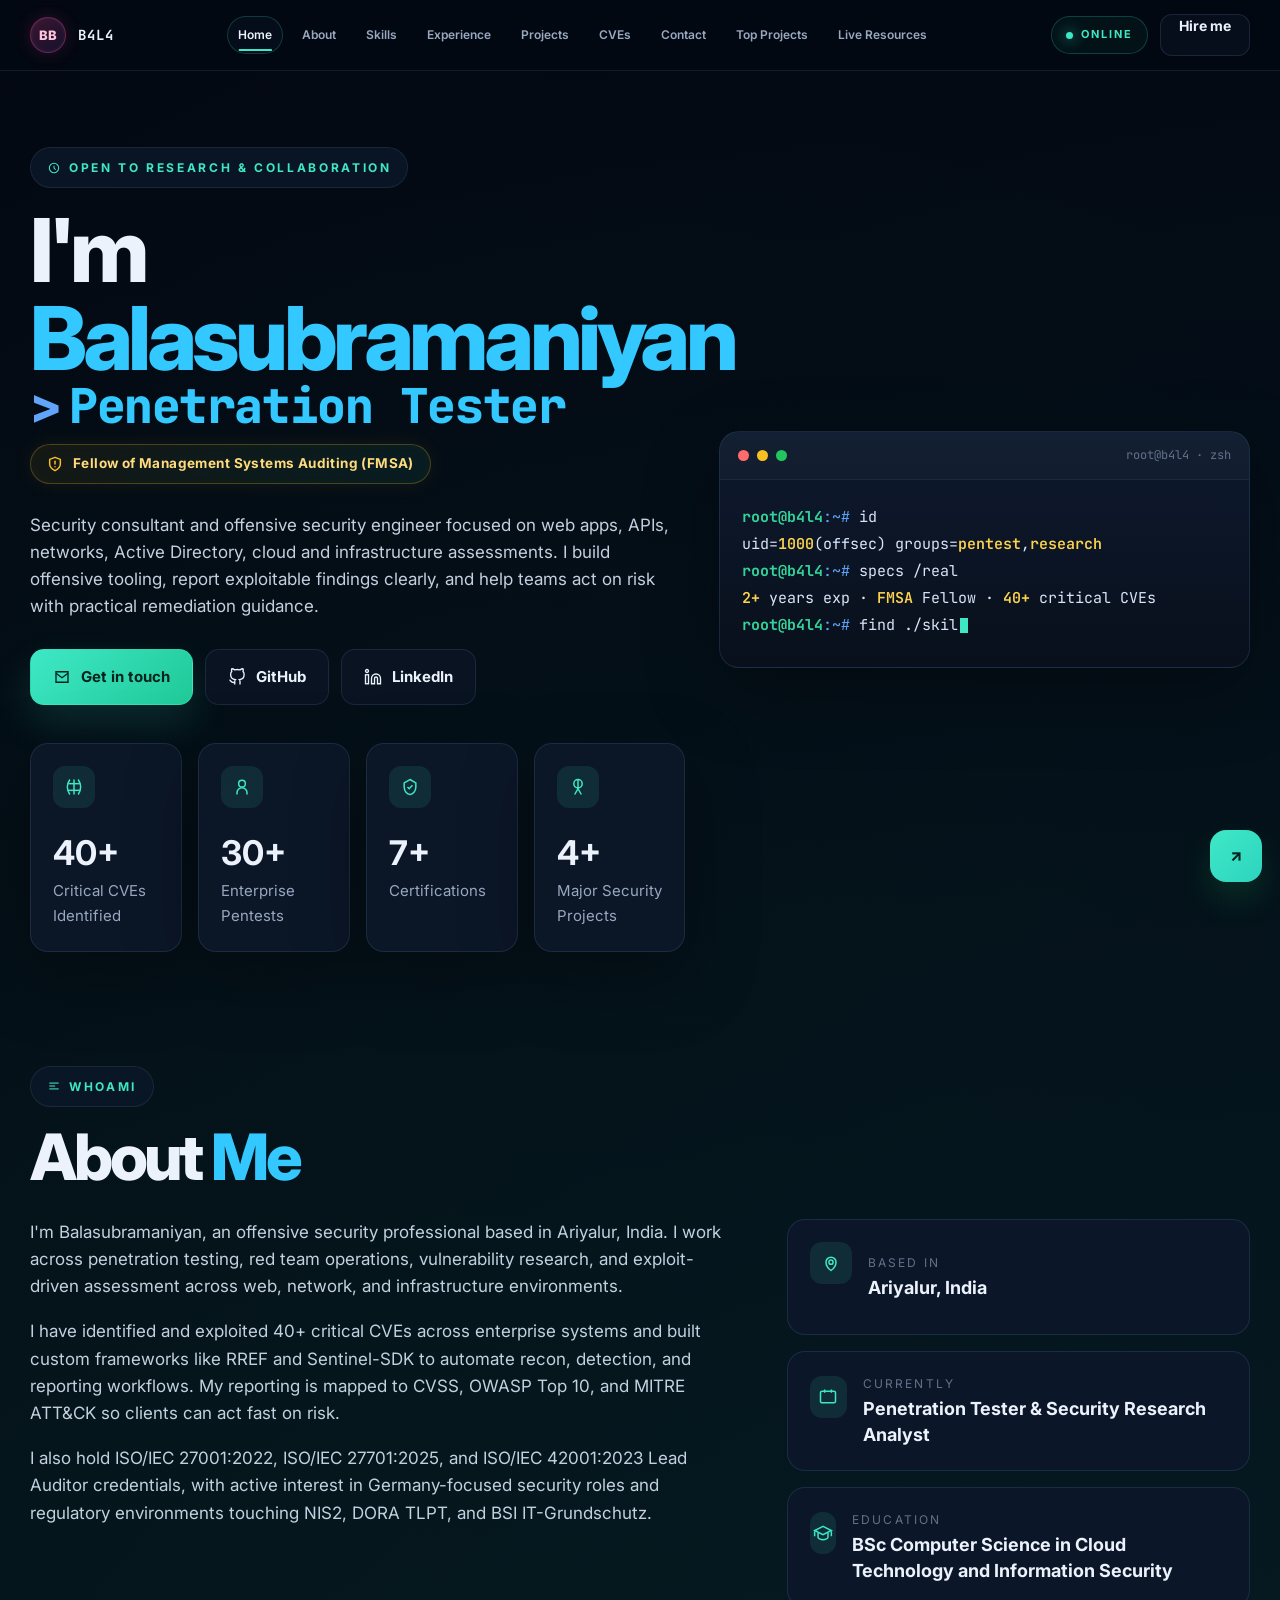
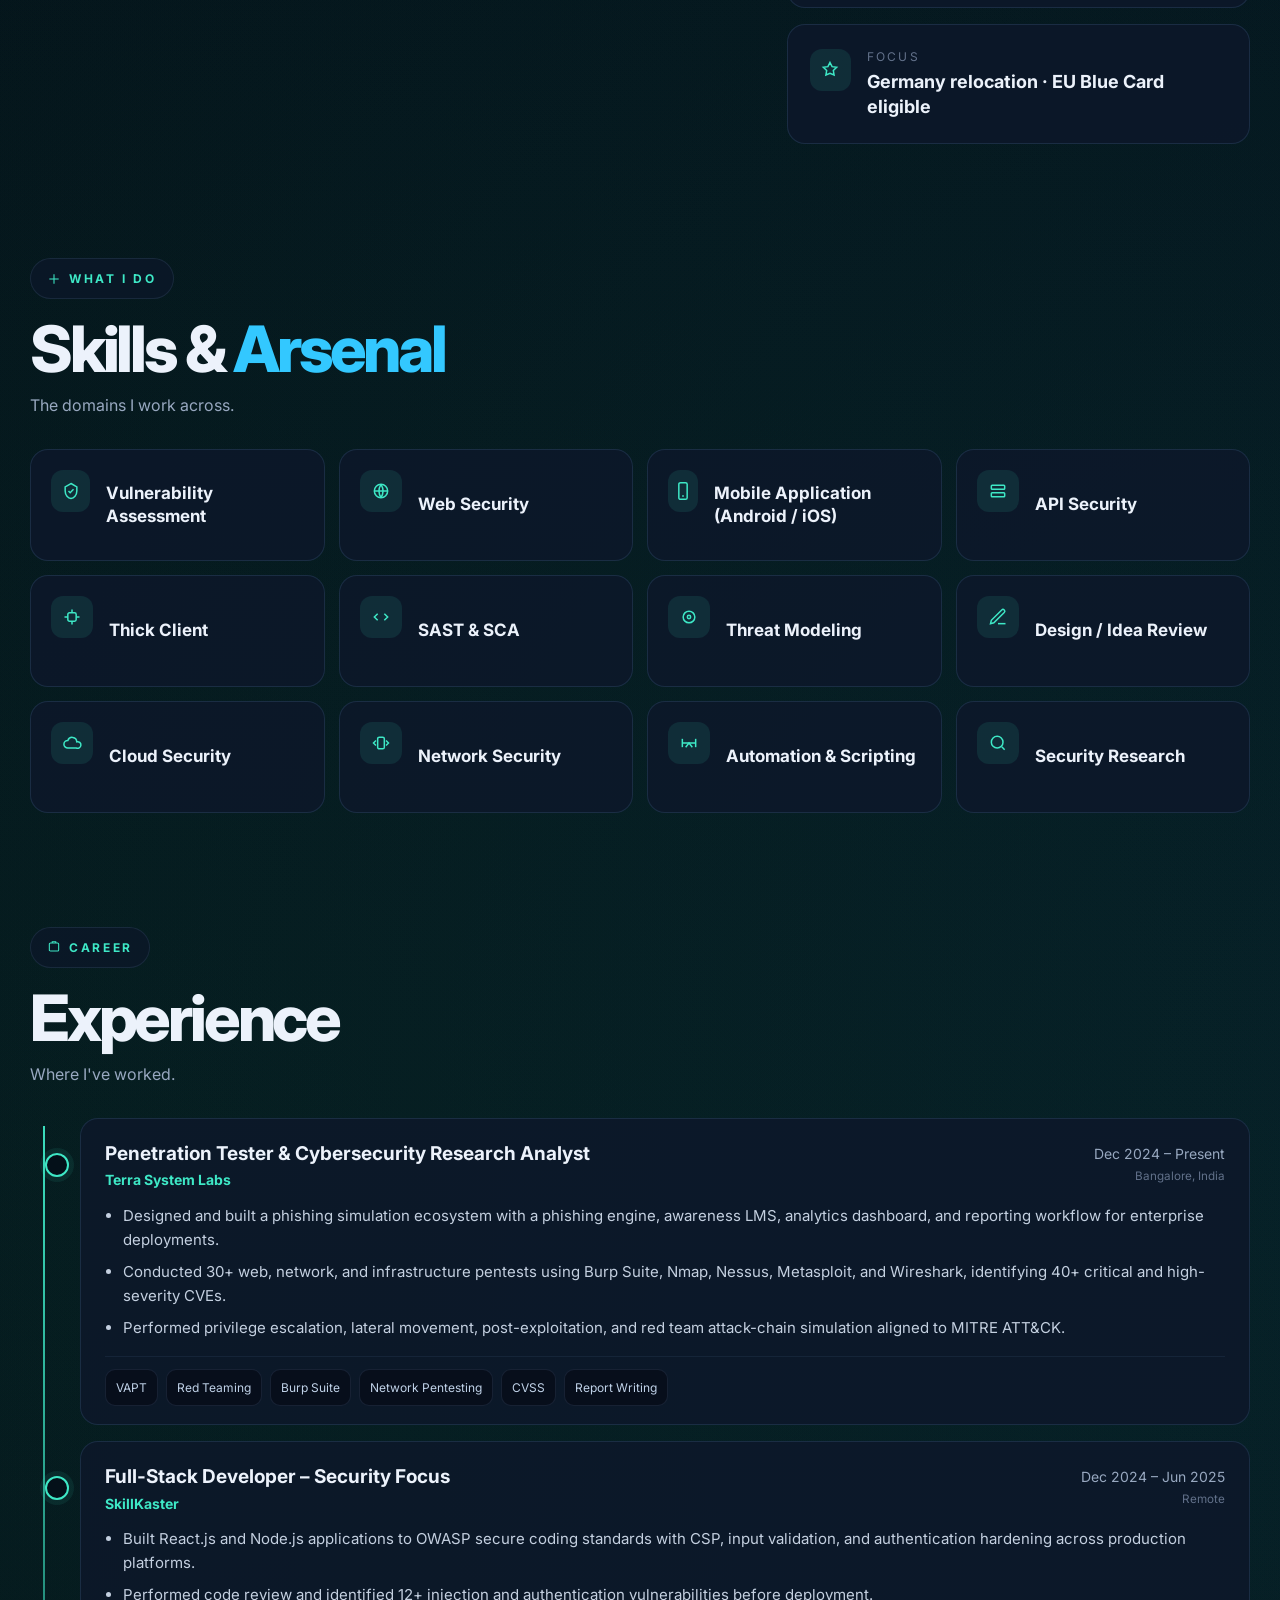
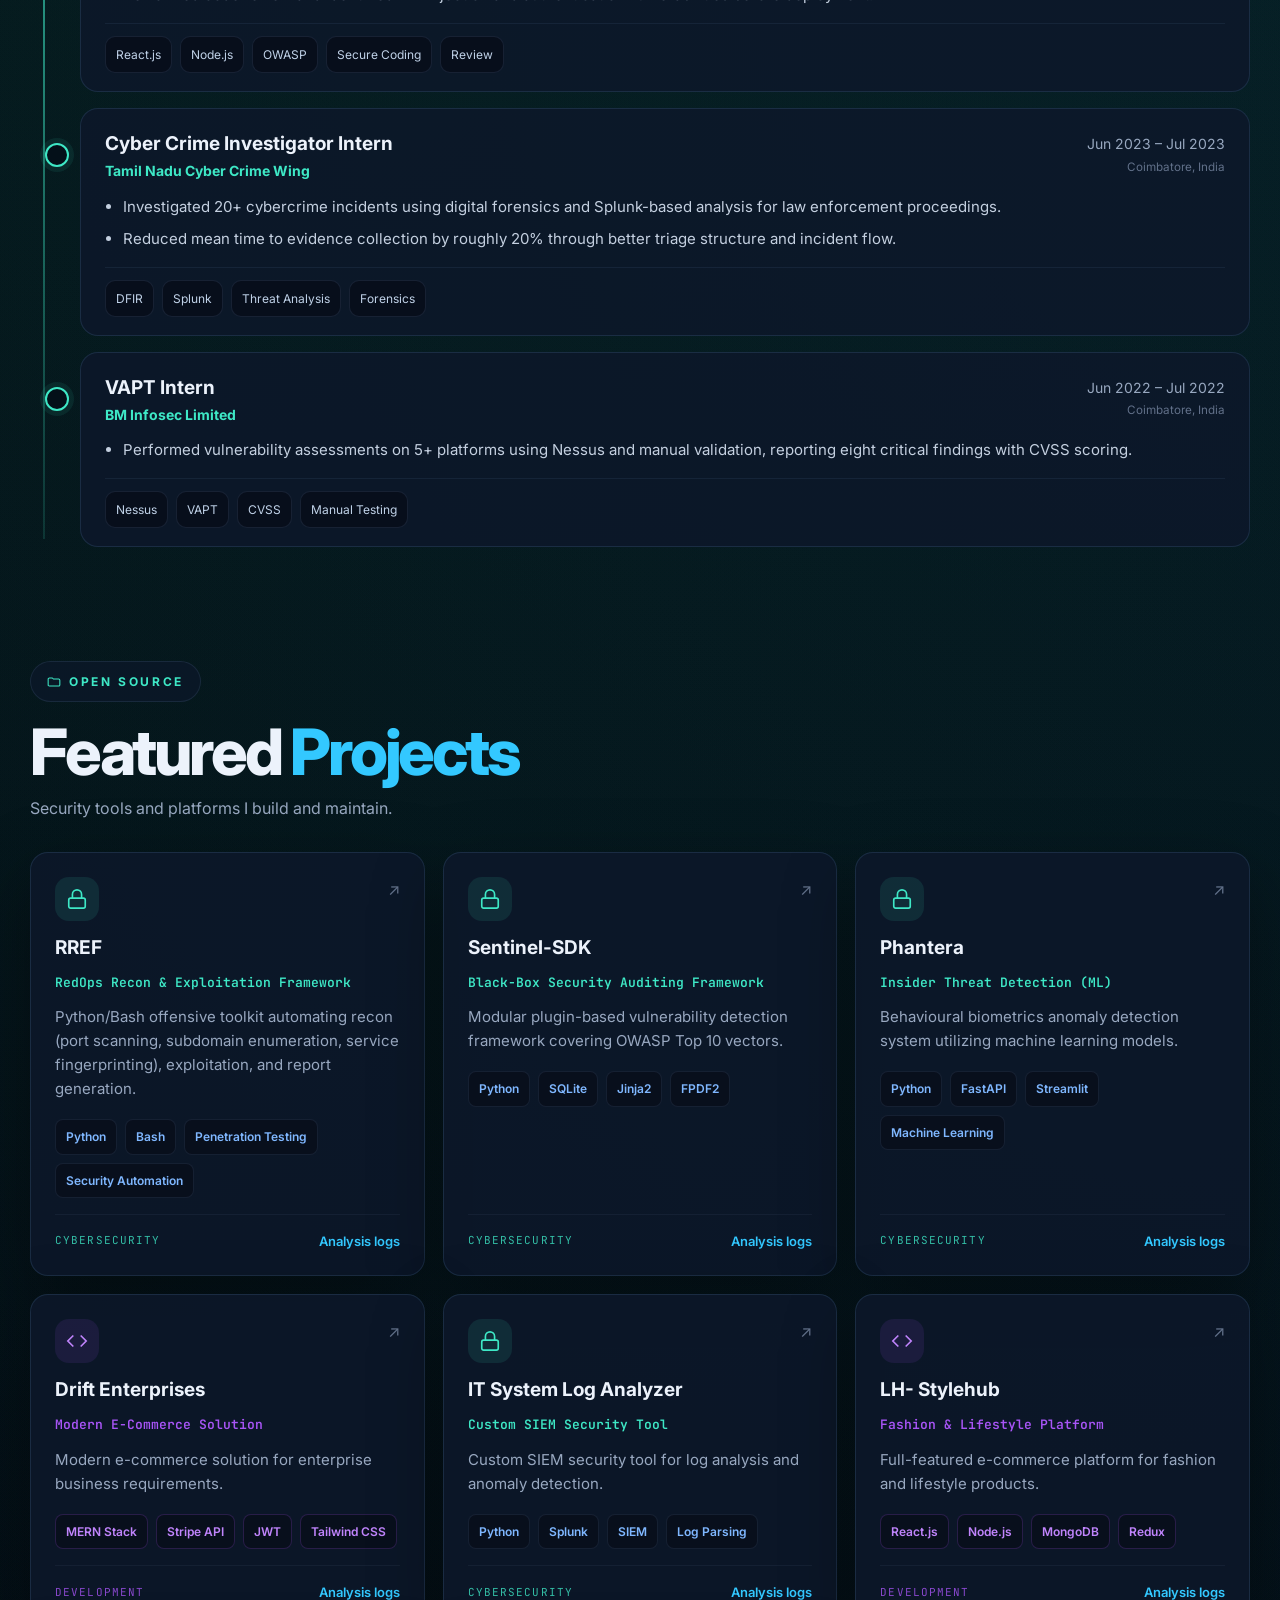
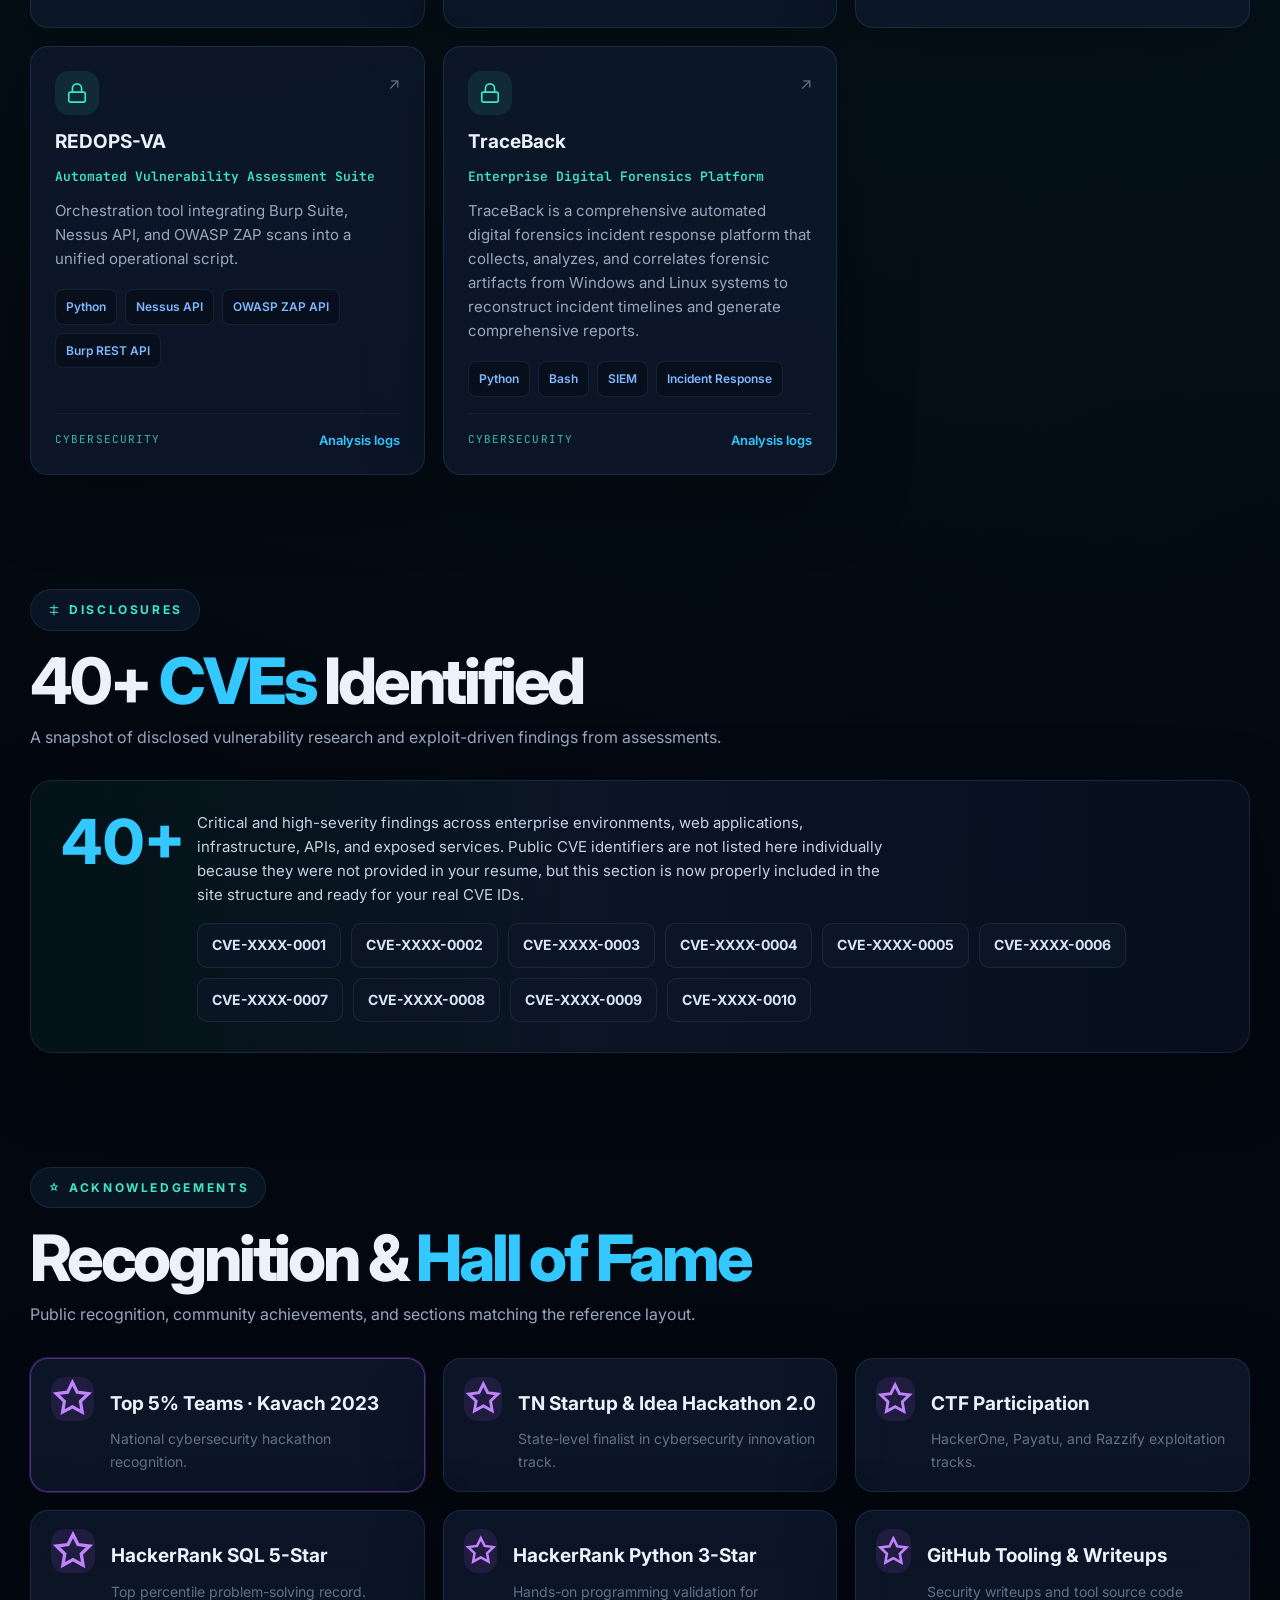
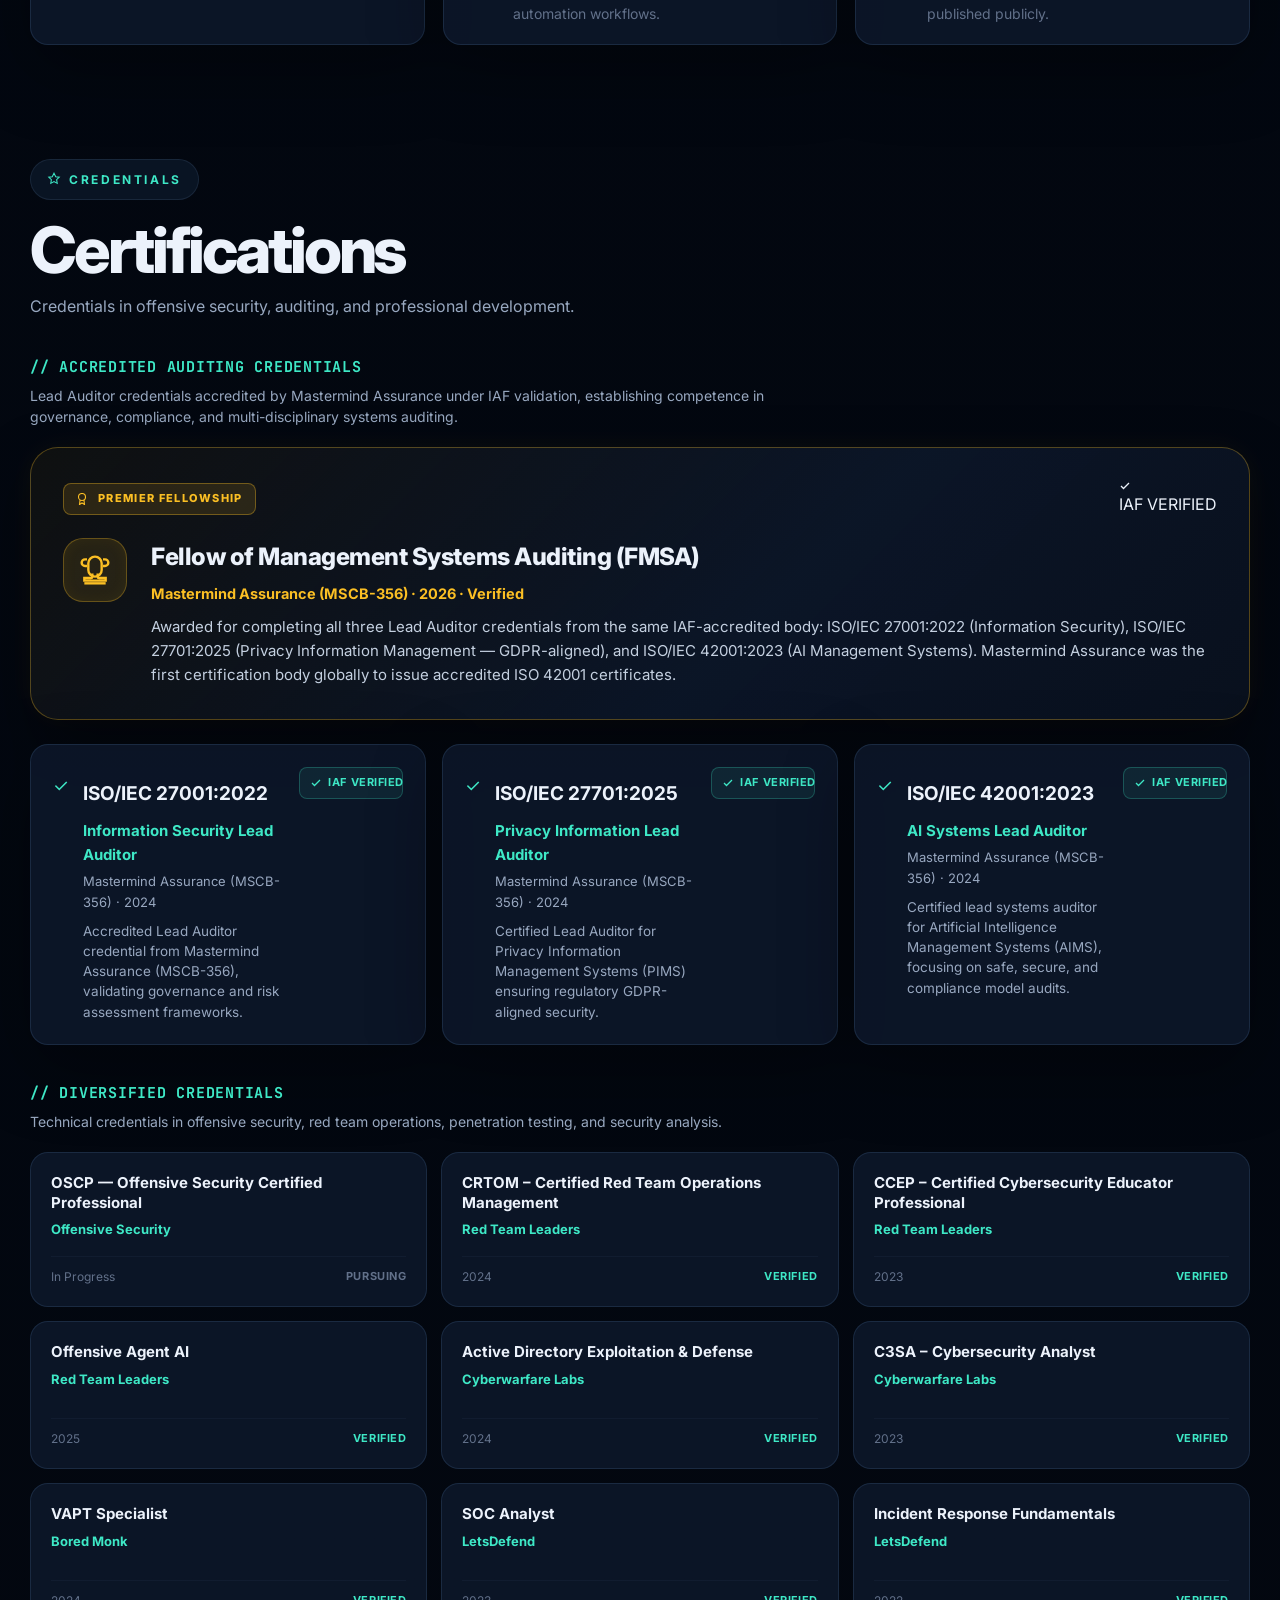
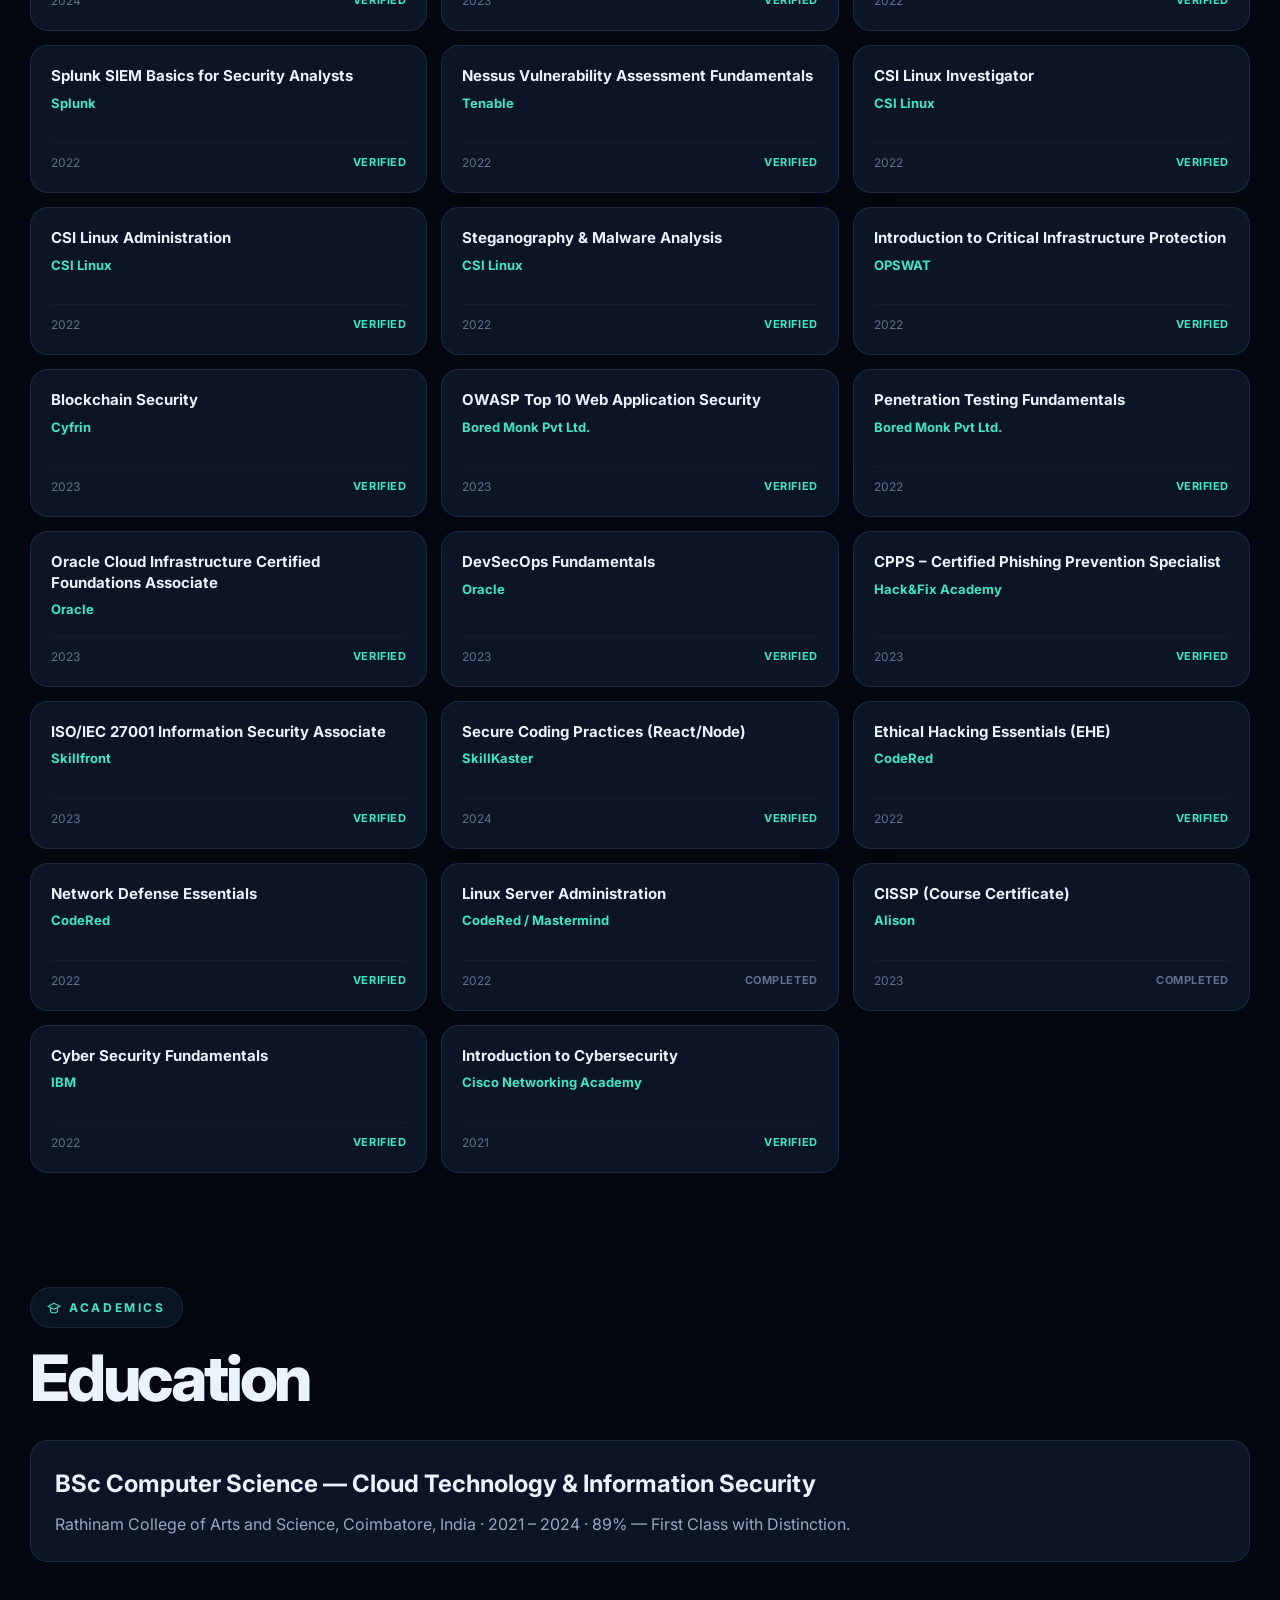
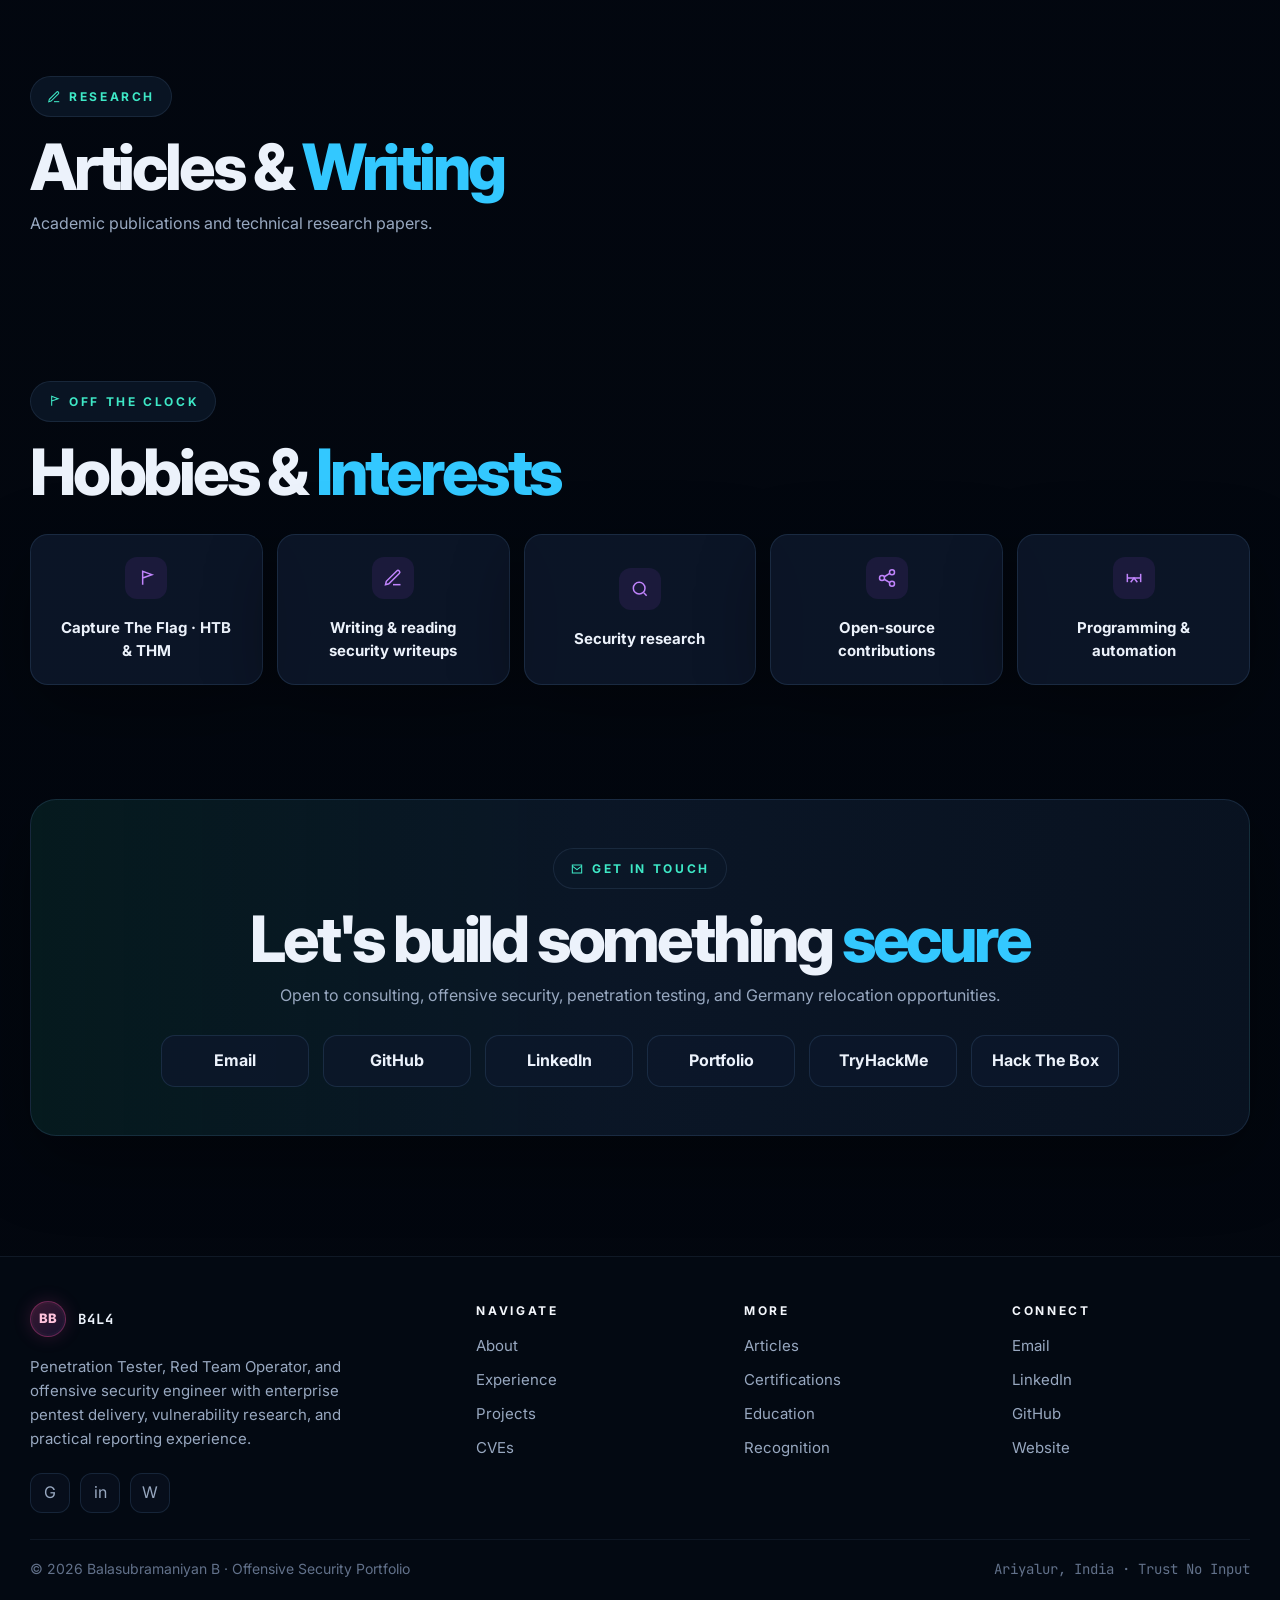
==== commit 1d202dc7: "feat: integrate live publications section with IJPREMS publication" ====
--- a/balasubramaniyan-portfolio.html
+++ b/balasubramaniyan-portfolio.html
@@ -2747,18 +2747,10 @@
           Research
         </div>
         <h2 class="section-title">Articles &amp; <span class="accent">Writing</span></h2>
-        <p class="section-subtitle">Publications and security research writeups are currently in progress.</p>
+        <p class="section-subtitle">Academic publications and technical research papers.</p>
       </div>
-      <div class="card-grid-3" style="display: block;">
-        <div class="reveal"
-          style="border: 1px dashed var(--line); border-radius: var(--radius-md); padding: 40px; text-align: center; background: var(--panel-soft);">
-          <div style="font-size: 32px; margin-bottom: 16px; color: var(--faint);">✍️</div>
-          <h3 style="font-size: 16px; font-weight: 700; color: var(--text); margin-bottom: 8px;">Publications In
-            Progress</h3>
-          <p style="font-size: 14px; color: var(--muted); max-width: 480px; margin: 0 auto; line-height: 1.5;">Technical
-            writeups, CTF walkthroughs, and cybersecurity research articles are currently under development. Check back
-            soon for detailed offensive security notes.</p>
-        </div>
+      <div class="card-grid-3" id="publications-grid">
+        <!-- Dynamically populated from app.js -->
       </div>
     </section>
 
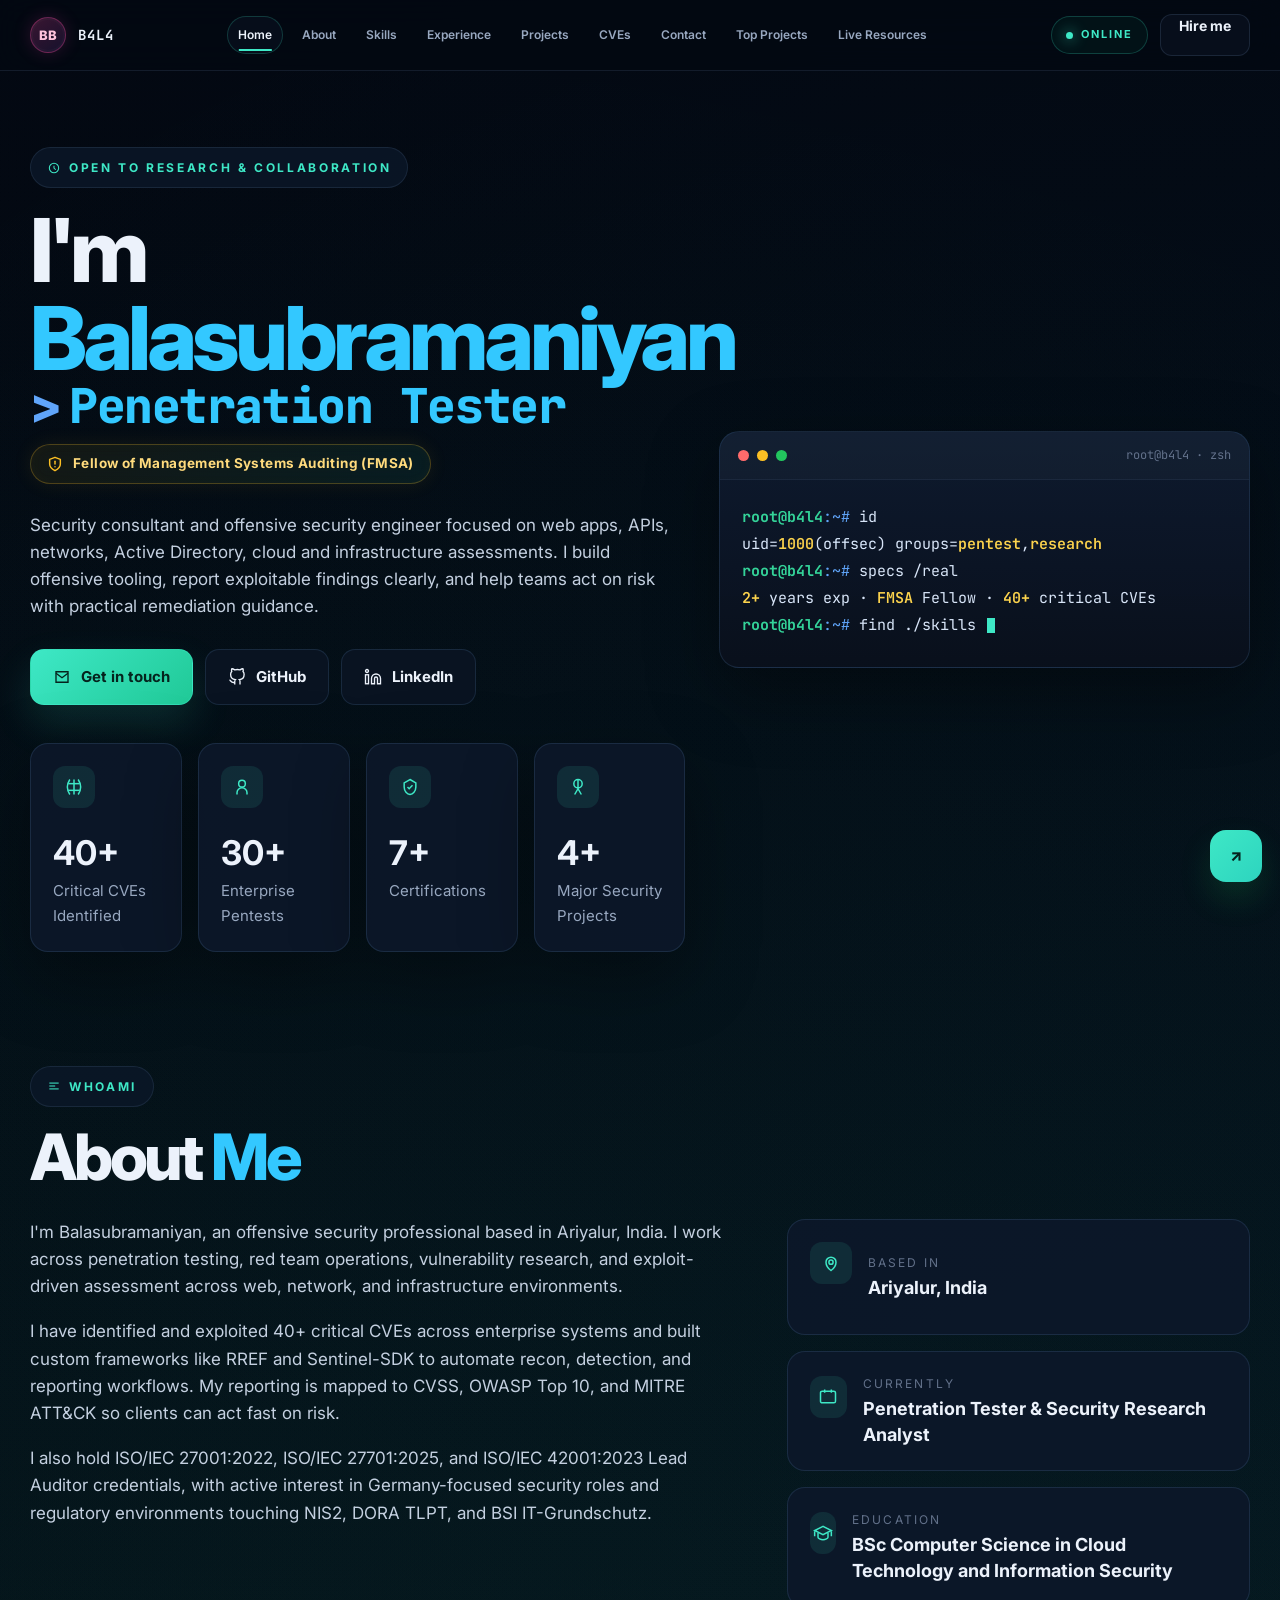
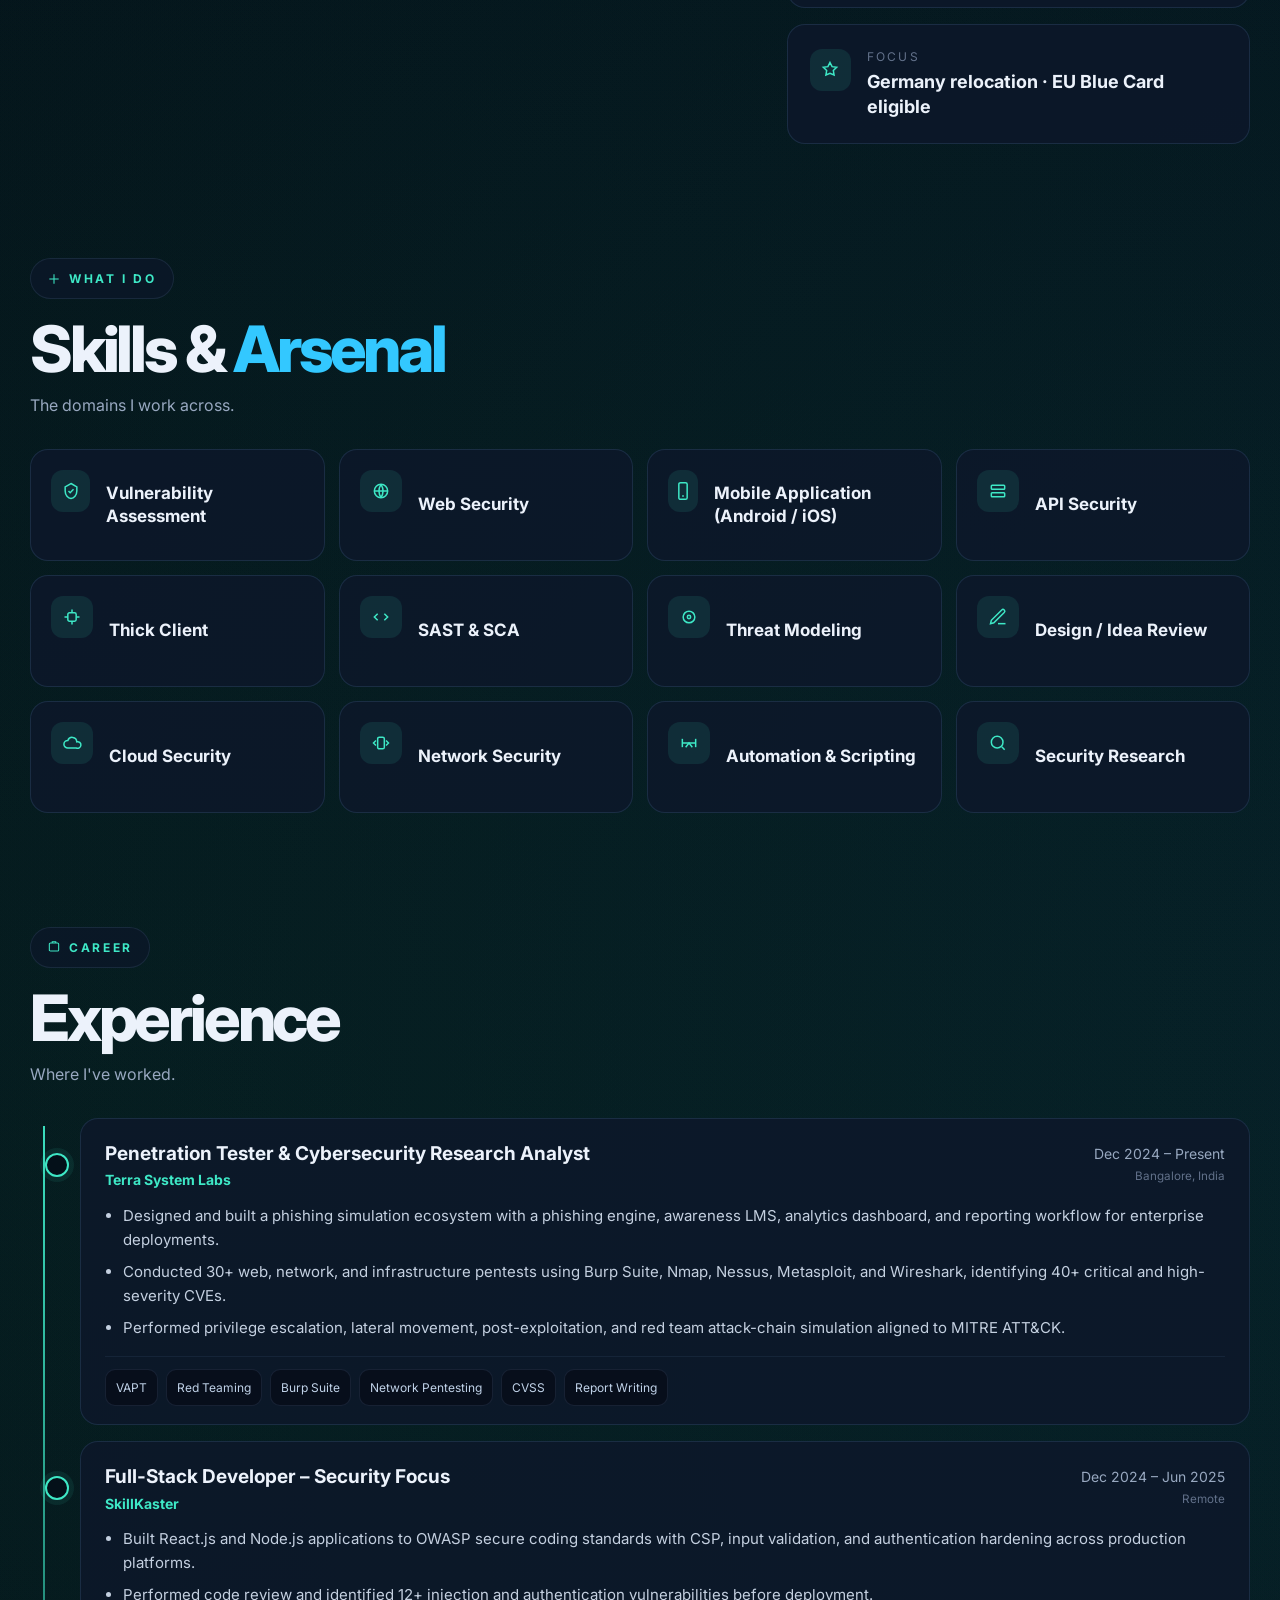
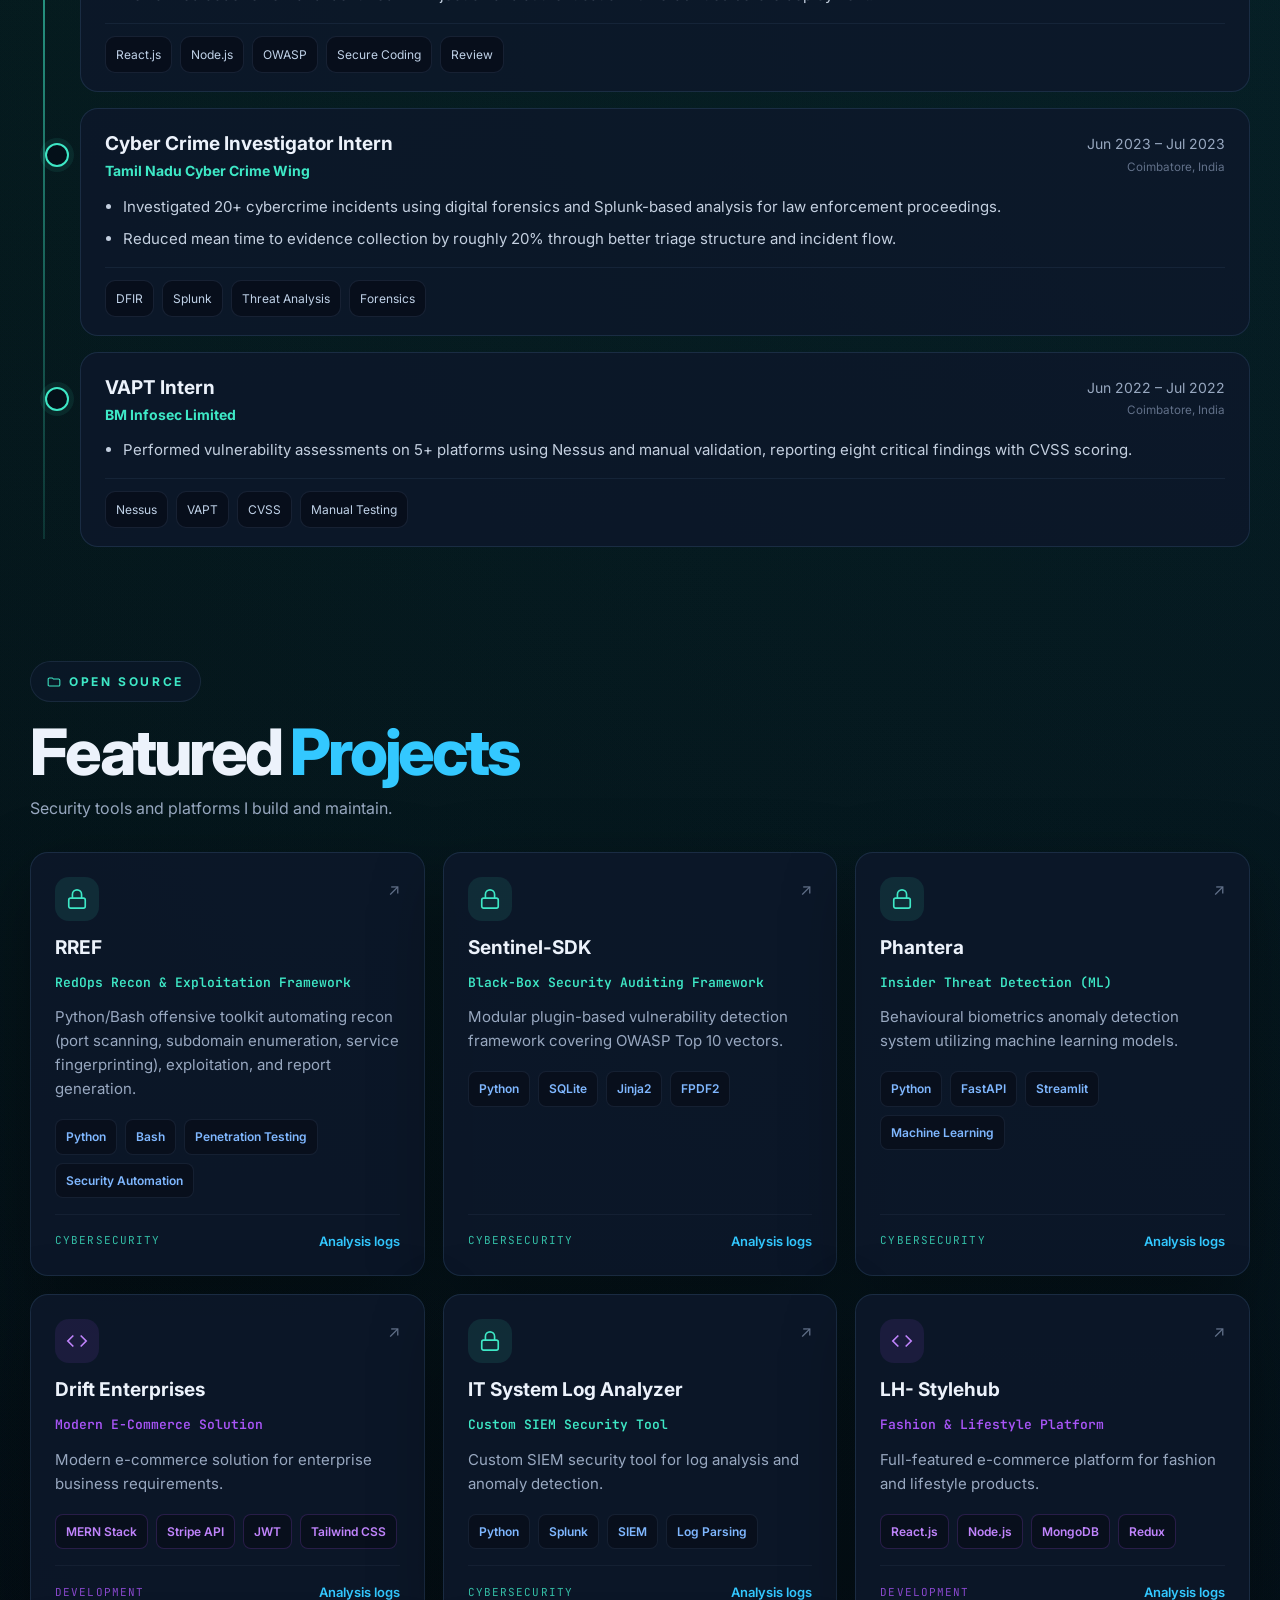
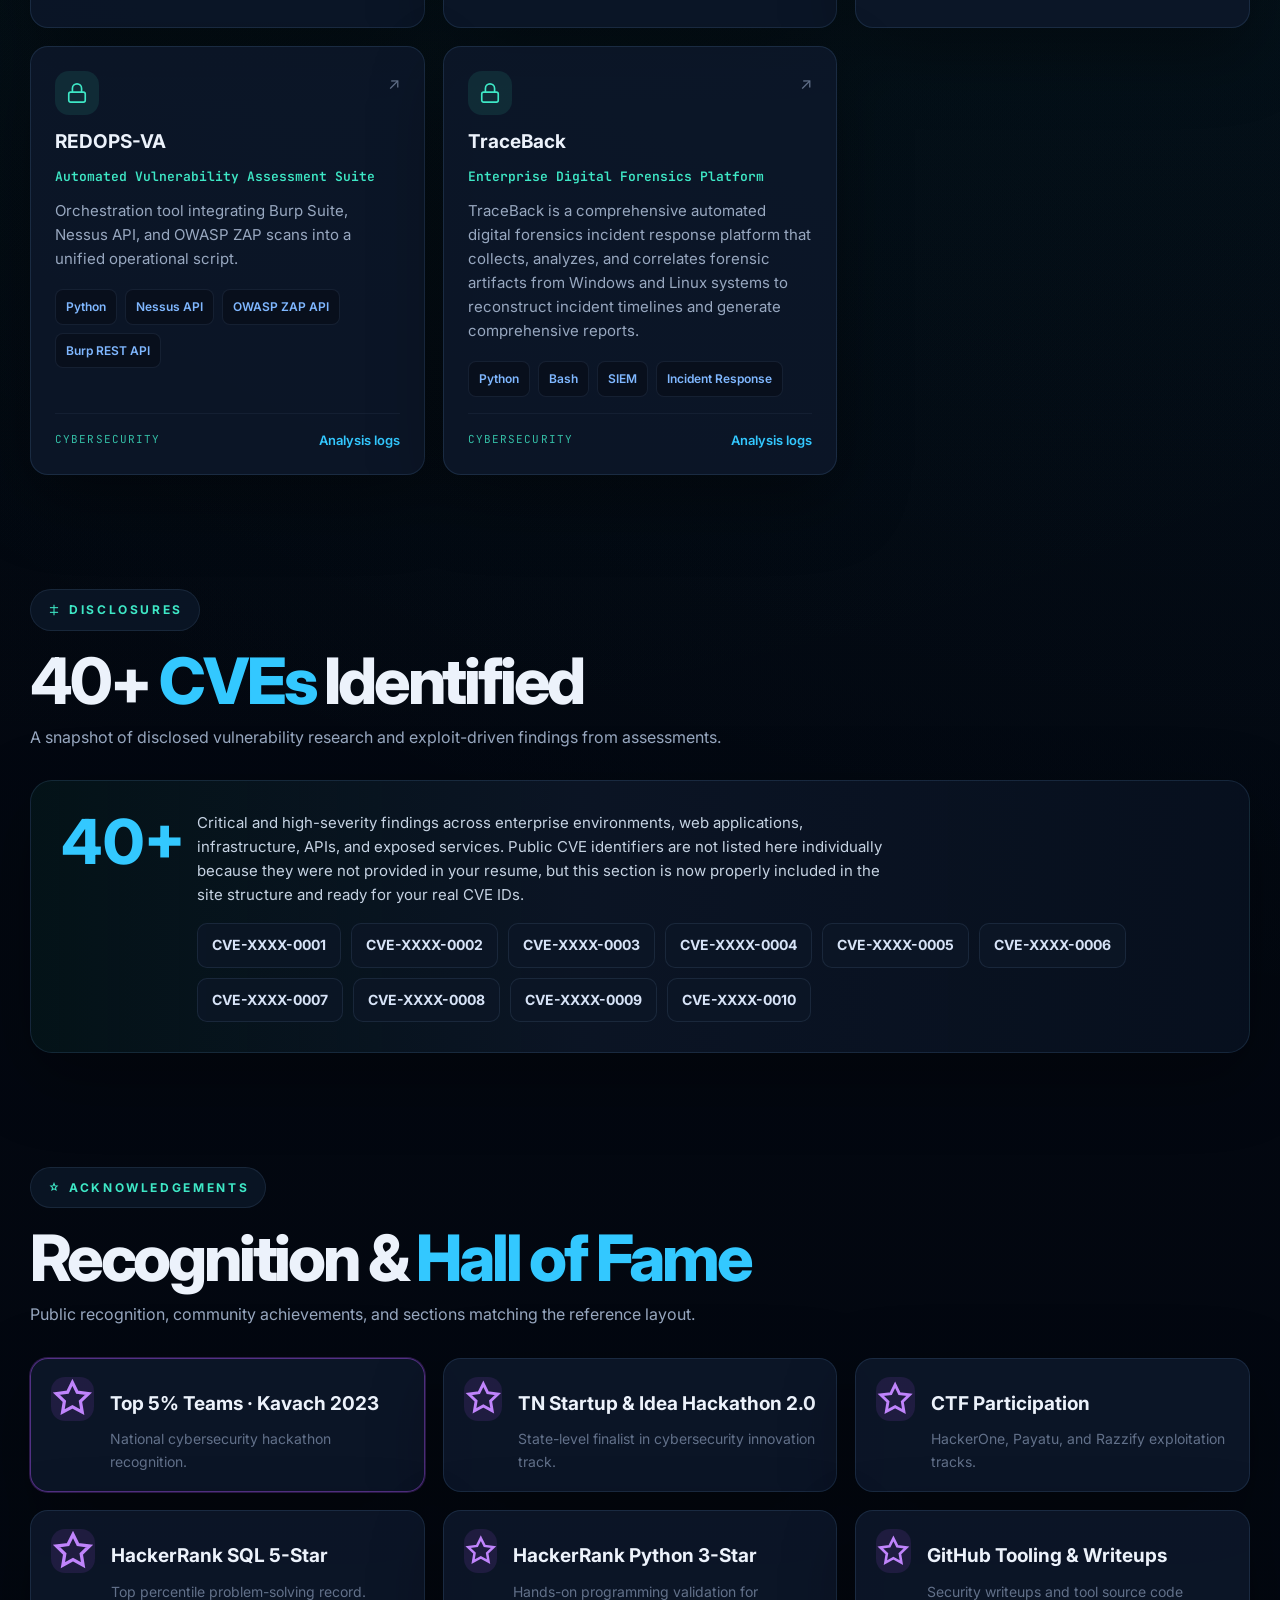
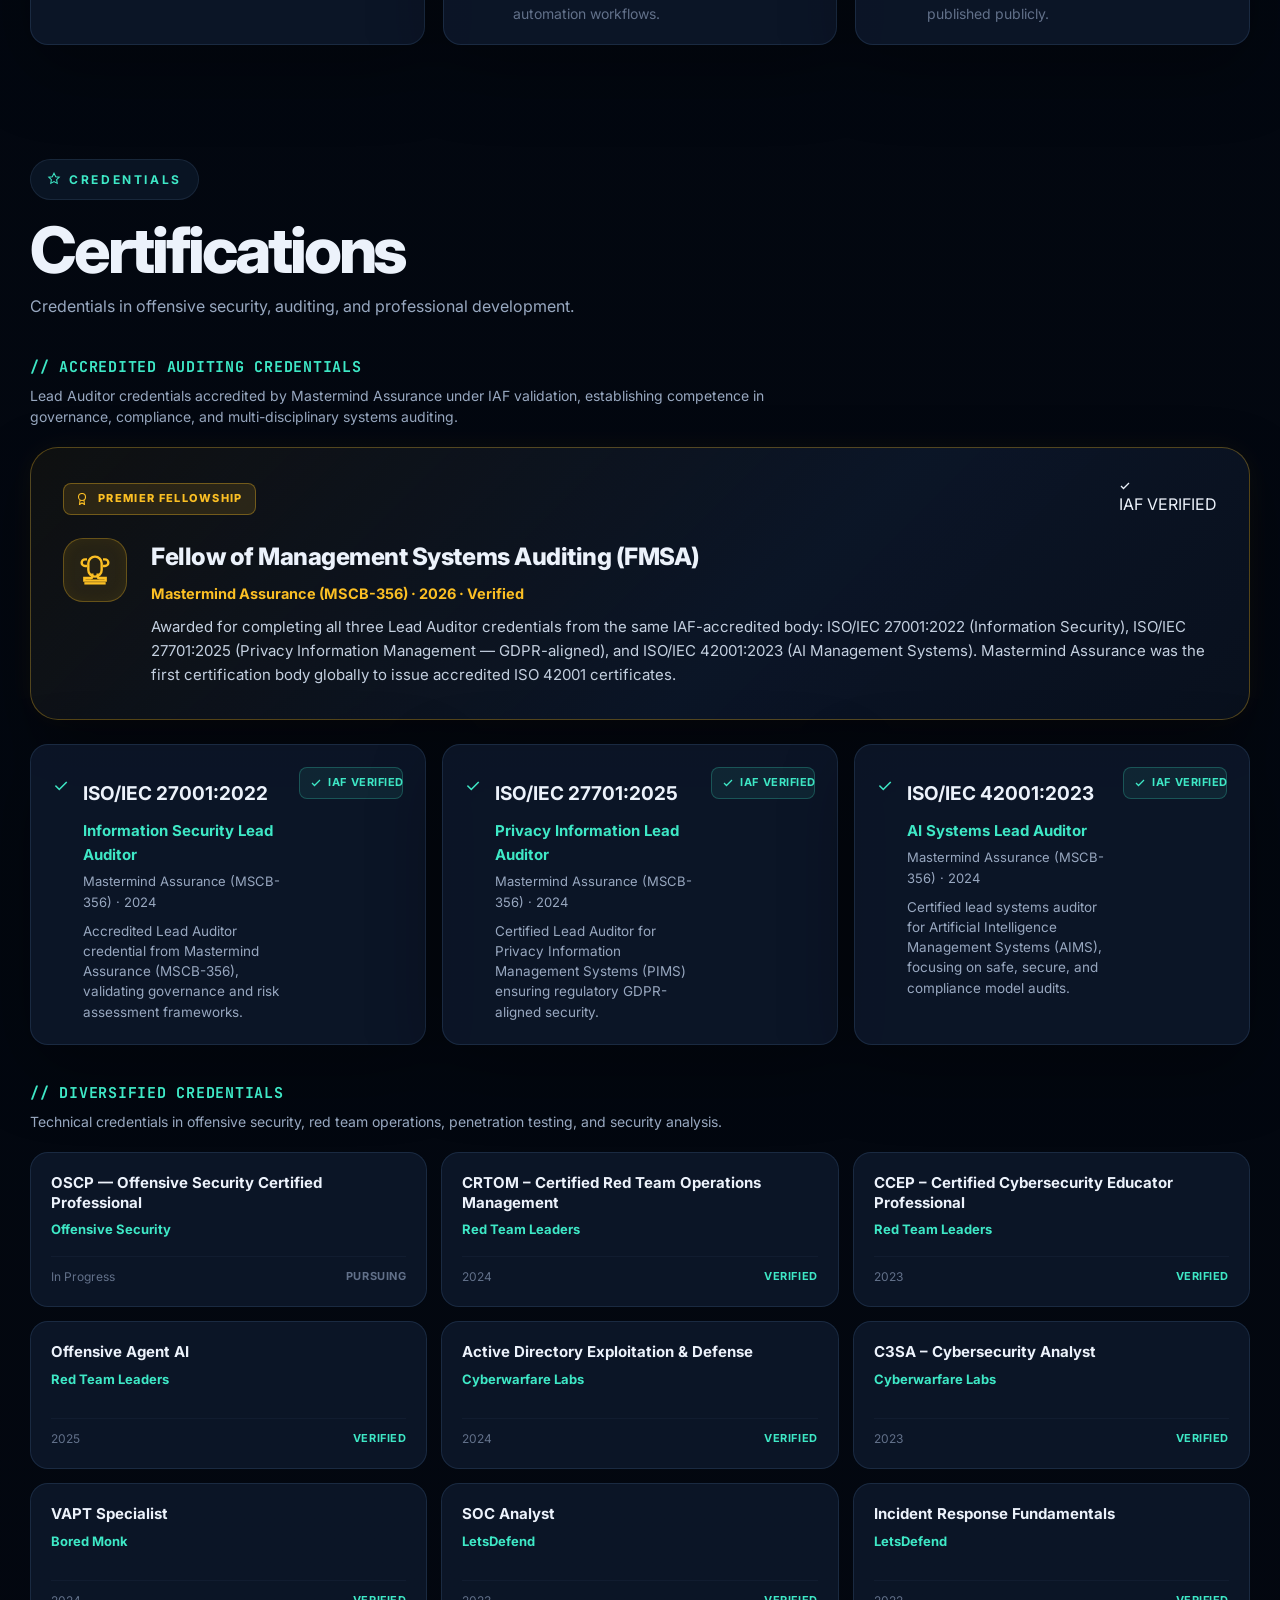
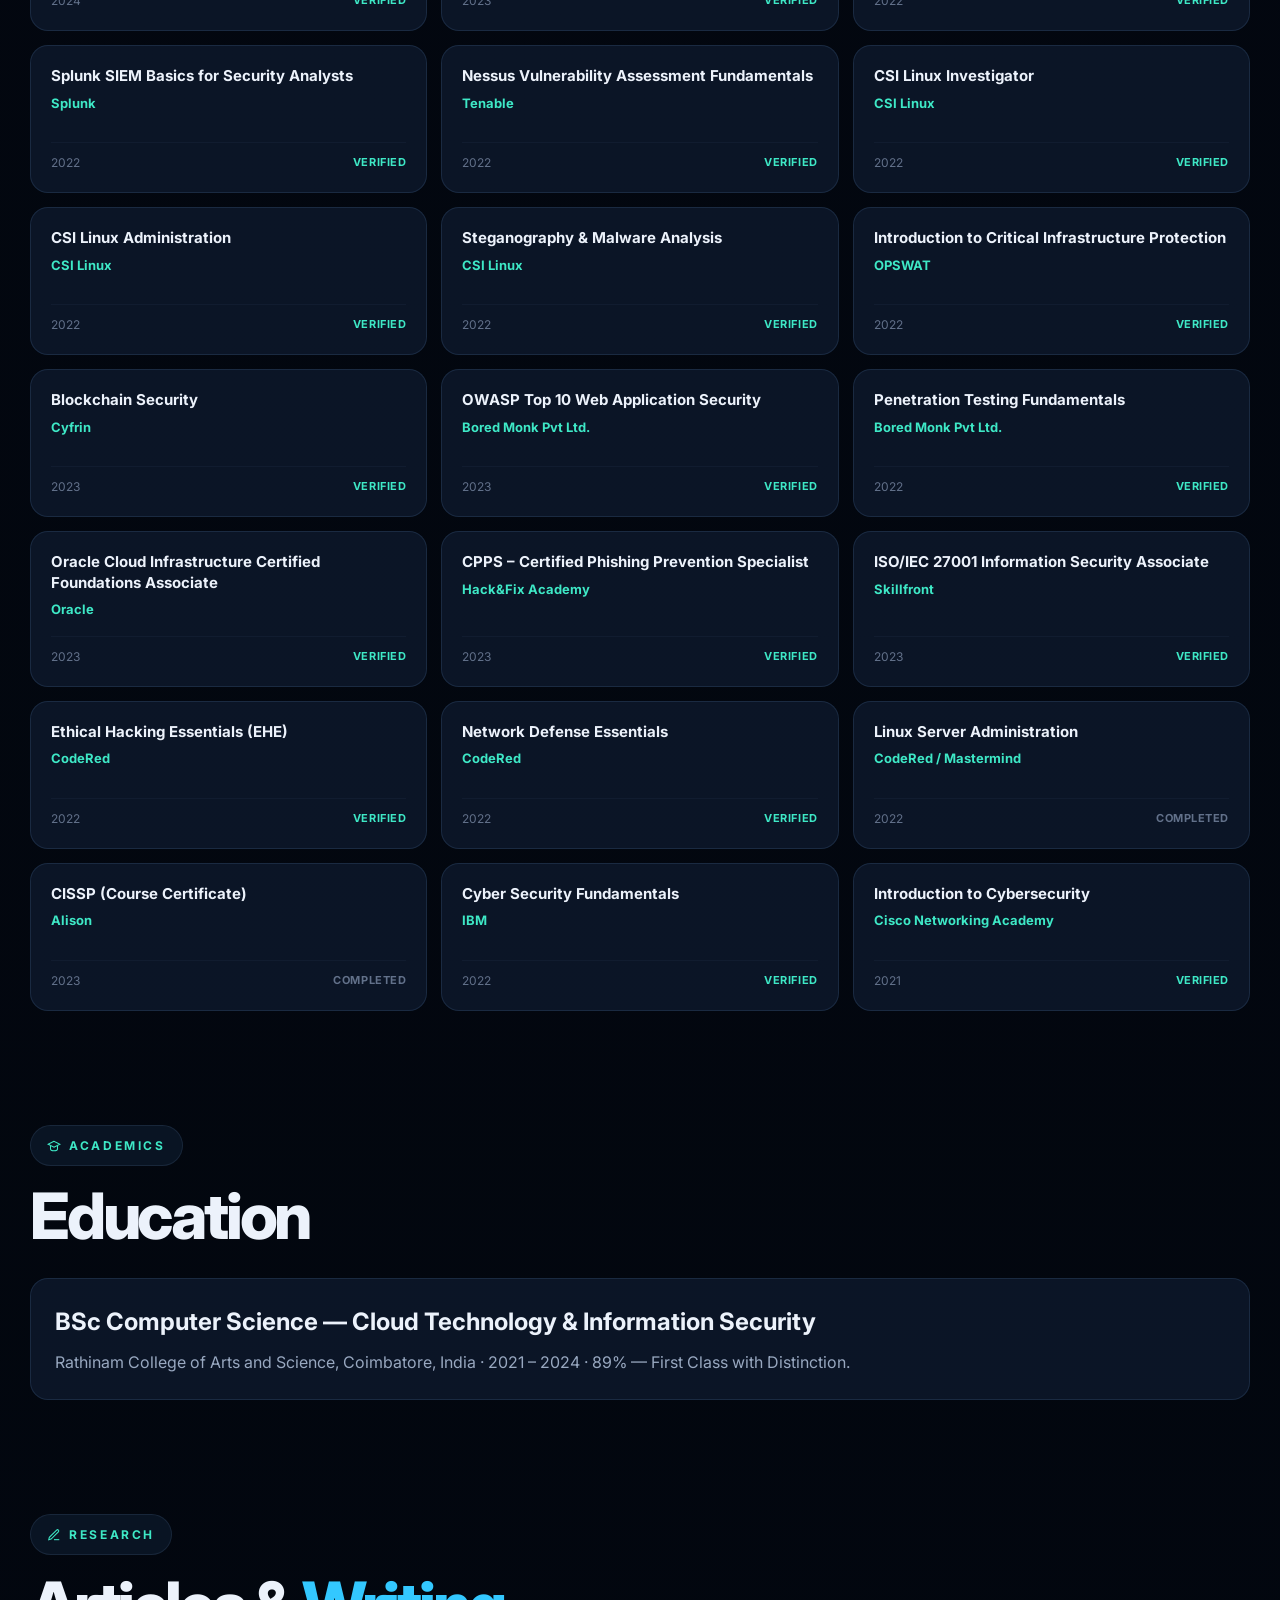
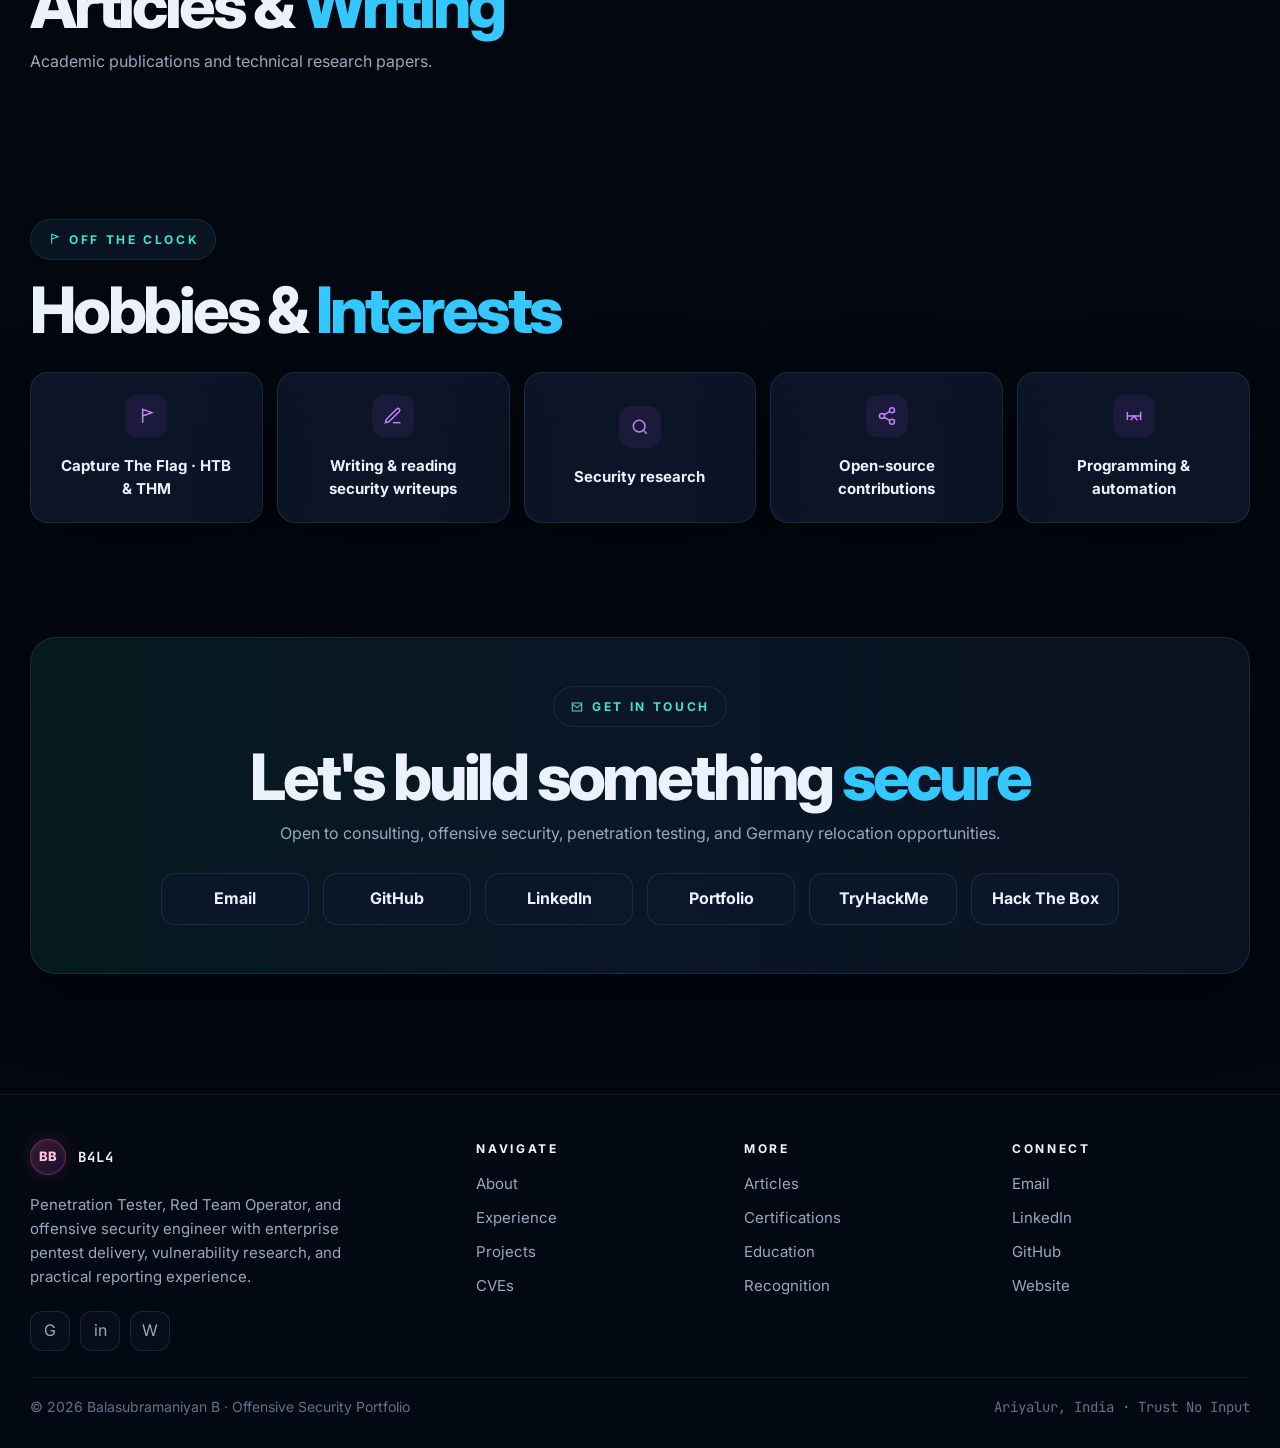
==== commit 426fca97: "chore: remove Secure Coding Practices and DevSecOps certifications" ====
--- a/balasubramaniyan-portfolio.html
+++ b/balasubramaniyan-portfolio.html
@@ -2616,8 +2616,8 @@
         </article>
         <article class="cert-card-compact reveal reveal-delay-1">
           <div class="cert-compact-top">
-            <h3>DevSecOps Fundamentals</h3>
-            <strong>Oracle</strong>
+            <h3>CPPS – Certified Phishing Prevention Specialist</h3>
+            <strong>Hack&amp;Fix Academy</strong>
           </div>
           <div class="cert-compact-bottom">
             <span class="cert-compact-date">2023</span>
@@ -2626,8 +2626,8 @@
         </article>
         <article class="cert-card-compact reveal reveal-delay-2">
           <div class="cert-compact-top">
-            <h3>CPPS – Certified Phishing Prevention Specialist</h3>
-            <strong>Hack&amp;Fix Academy</strong>
+            <h3>ISO/IEC 27001 Information Security Associate</h3>
+            <strong>Skillfront</strong>
           </div>
           <div class="cert-compact-bottom">
             <span class="cert-compact-date">2023</span>
@@ -2636,26 +2636,6 @@
         </article>
         <article class="cert-card-compact reveal">
           <div class="cert-compact-top">
-            <h3>ISO/IEC 27001 Information Security Associate</h3>
-            <strong>Skillfront</strong>
-          </div>
-          <div class="cert-compact-bottom">
-            <span class="cert-compact-date">2023</span>
-            <span class="cert-compact-status cert-status-verified">Verified</span>
-          </div>
-        </article>
-        <article class="cert-card-compact reveal reveal-delay-1">
-          <div class="cert-compact-top">
-            <h3>Secure Coding Practices (React/Node)</h3>
-            <strong>SkillKaster</strong>
-          </div>
-          <div class="cert-compact-bottom">
-            <span class="cert-compact-date">2024</span>
-            <span class="cert-compact-status cert-status-verified">Verified</span>
-          </div>
-        </article>
-        <article class="cert-card-compact reveal reveal-delay-2">
-          <div class="cert-compact-top">
             <h3>Ethical Hacking Essentials (EHE)</h3>
             <strong>CodeRed</strong>
           </div>
@@ -2664,7 +2644,7 @@
             <span class="cert-compact-status cert-status-verified">Verified</span>
           </div>
         </article>
-        <article class="cert-card-compact reveal">
+        <article class="cert-card-compact reveal reveal-delay-1">
           <div class="cert-compact-top">
             <h3>Network Defense Essentials</h3>
             <strong>CodeRed</strong>
@@ -2674,7 +2654,7 @@
             <span class="cert-compact-status cert-status-verified">Verified</span>
           </div>
         </article>
-        <article class="cert-card-compact reveal reveal-delay-1">
+        <article class="cert-card-compact reveal reveal-delay-2">
           <div class="cert-compact-top">
             <h3>Linux Server Administration</h3>
             <strong>CodeRed / Mastermind</strong>
@@ -2684,7 +2664,7 @@
             <span class="cert-compact-status cert-status-standard">Completed</span>
           </div>
         </article>
-        <article class="cert-card-compact reveal reveal-delay-2">
+        <article class="cert-card-compact reveal">
           <div class="cert-compact-top">
             <h3>CISSP (Course Certificate)</h3>
             <strong>Alison</strong>
@@ -2694,7 +2674,7 @@
             <span class="cert-compact-status cert-status-standard">Completed</span>
           </div>
         </article>
-        <article class="cert-card-compact reveal">
+        <article class="cert-card-compact reveal reveal-delay-1">
           <div class="cert-compact-top">
             <h3>Cyber Security Fundamentals</h3>
             <strong>IBM</strong>
@@ -2704,7 +2684,7 @@
             <span class="cert-compact-status cert-status-verified">Verified</span>
           </div>
         </article>
-        <article class="cert-card-compact reveal reveal-delay-1">
+        <article class="cert-card-compact reveal reveal-delay-2">
           <div class="cert-compact-top">
             <h3>Introduction to Cybersecurity</h3>
             <strong>Cisco Networking Academy</strong>
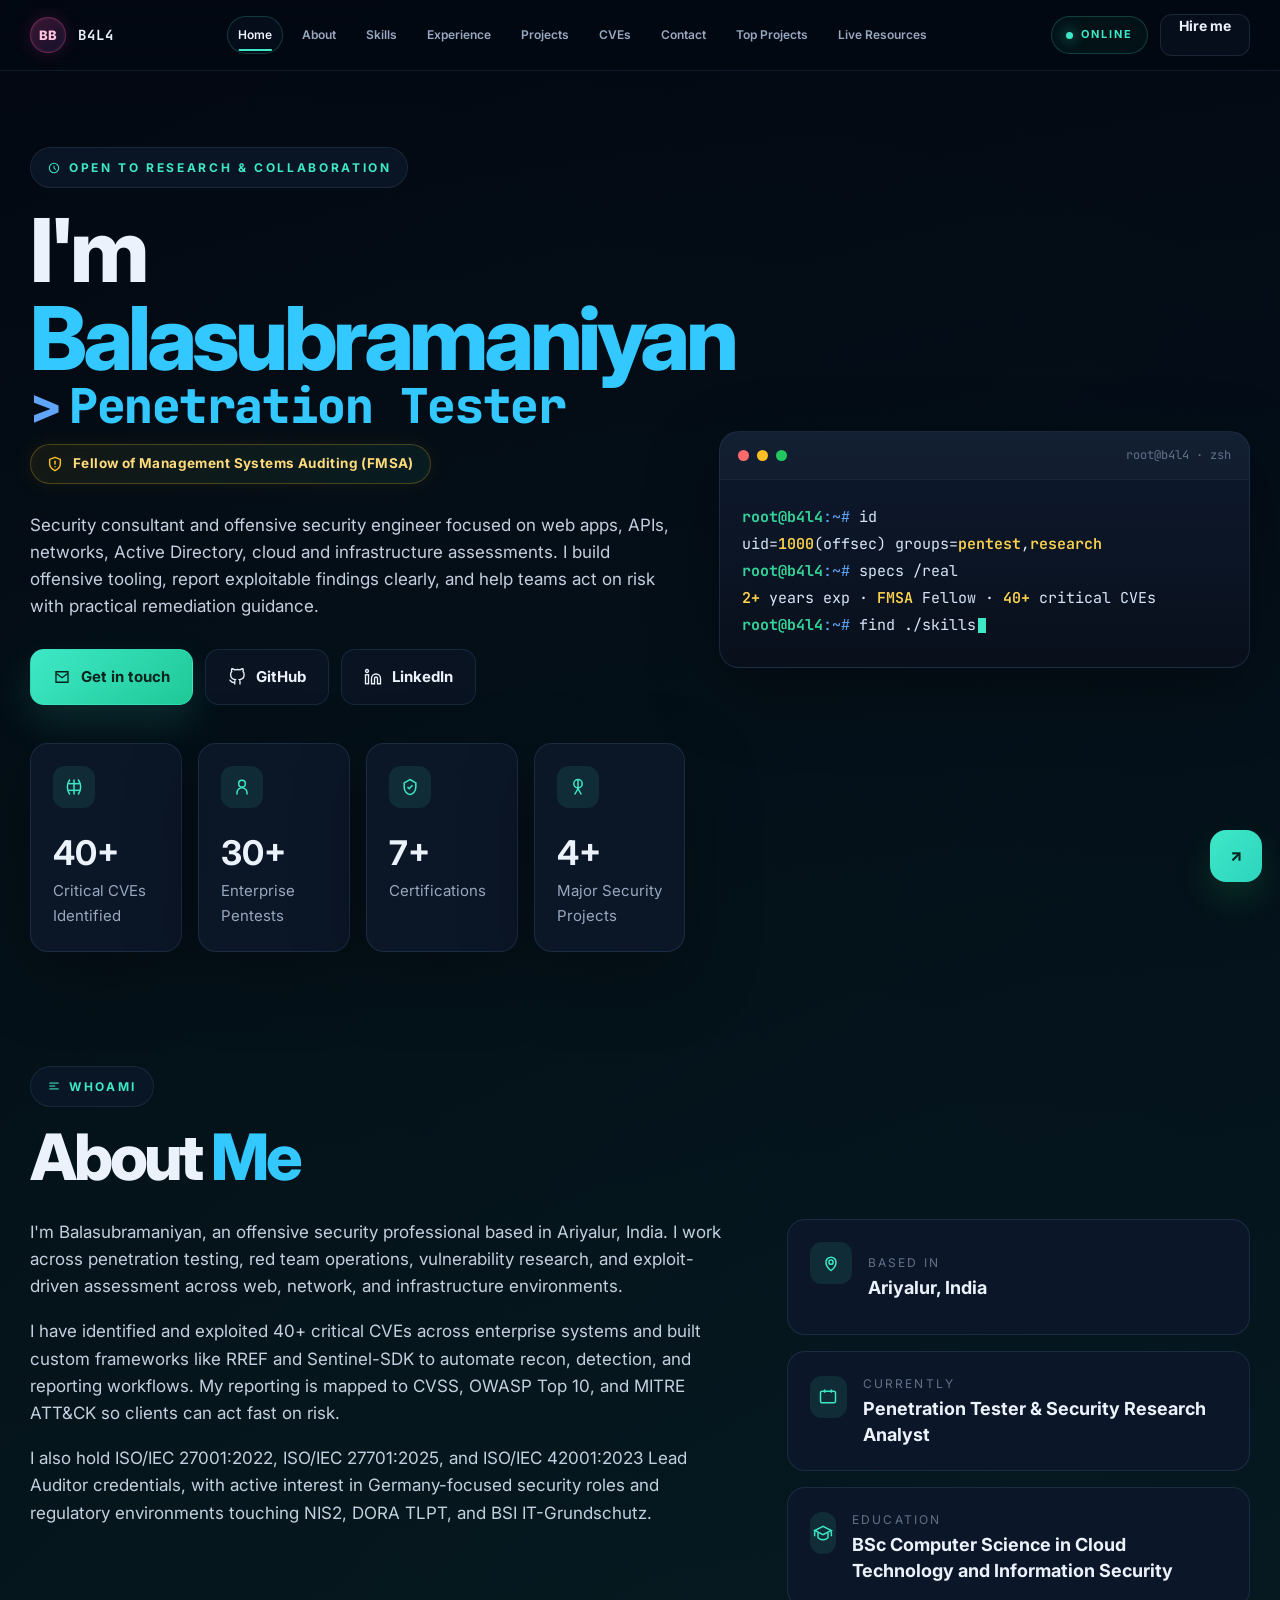
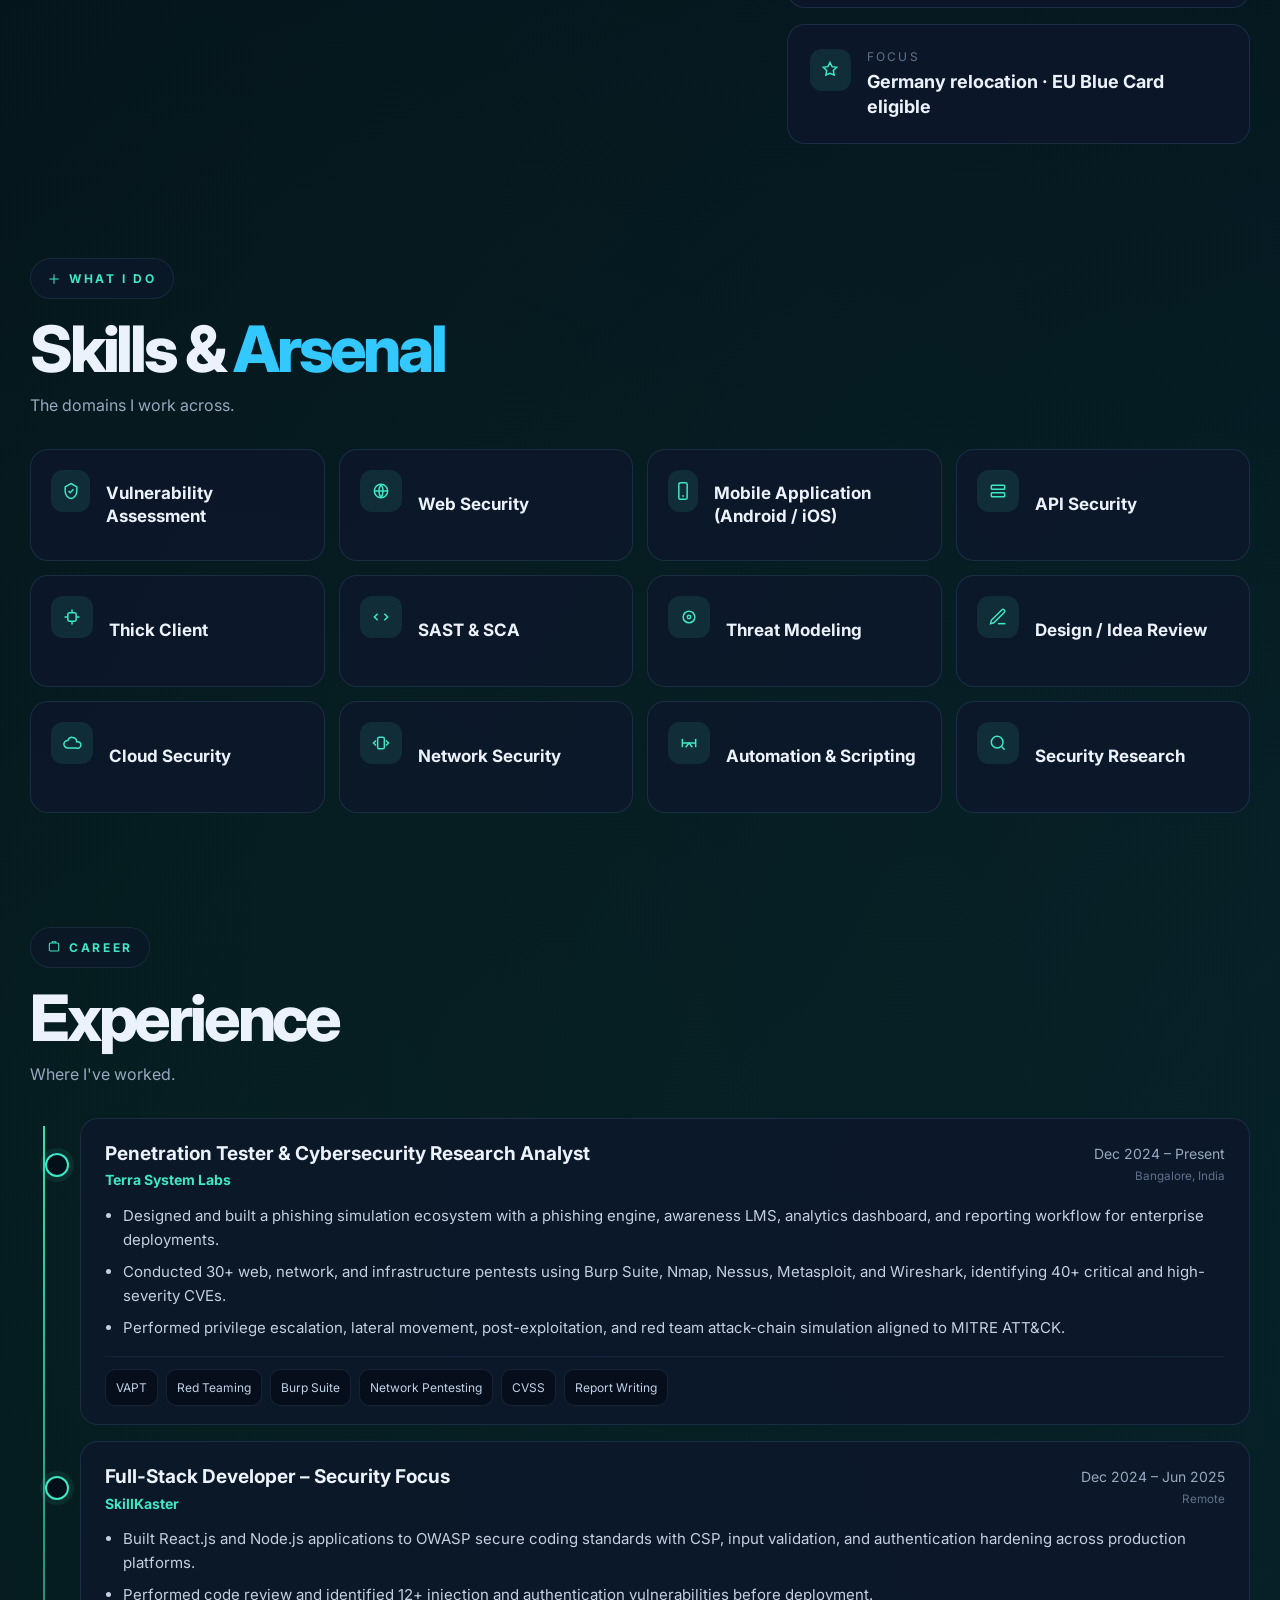
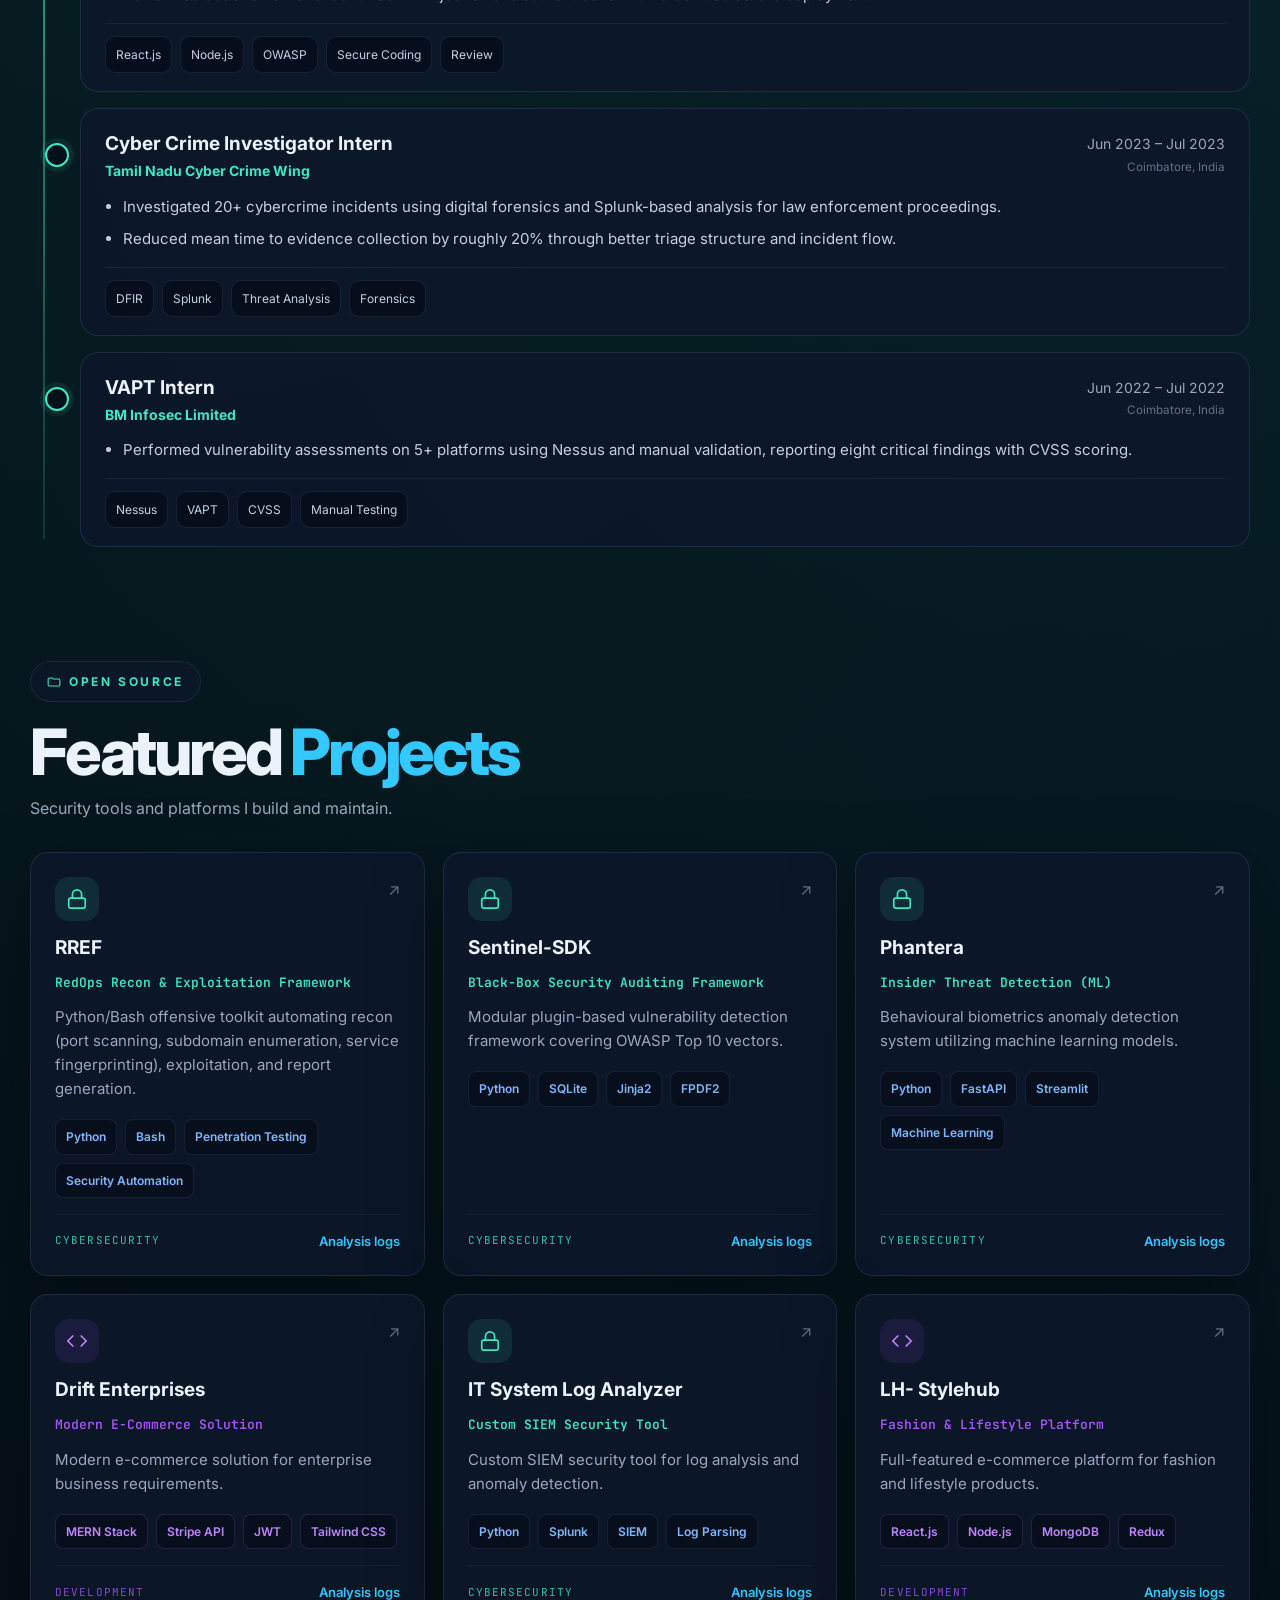
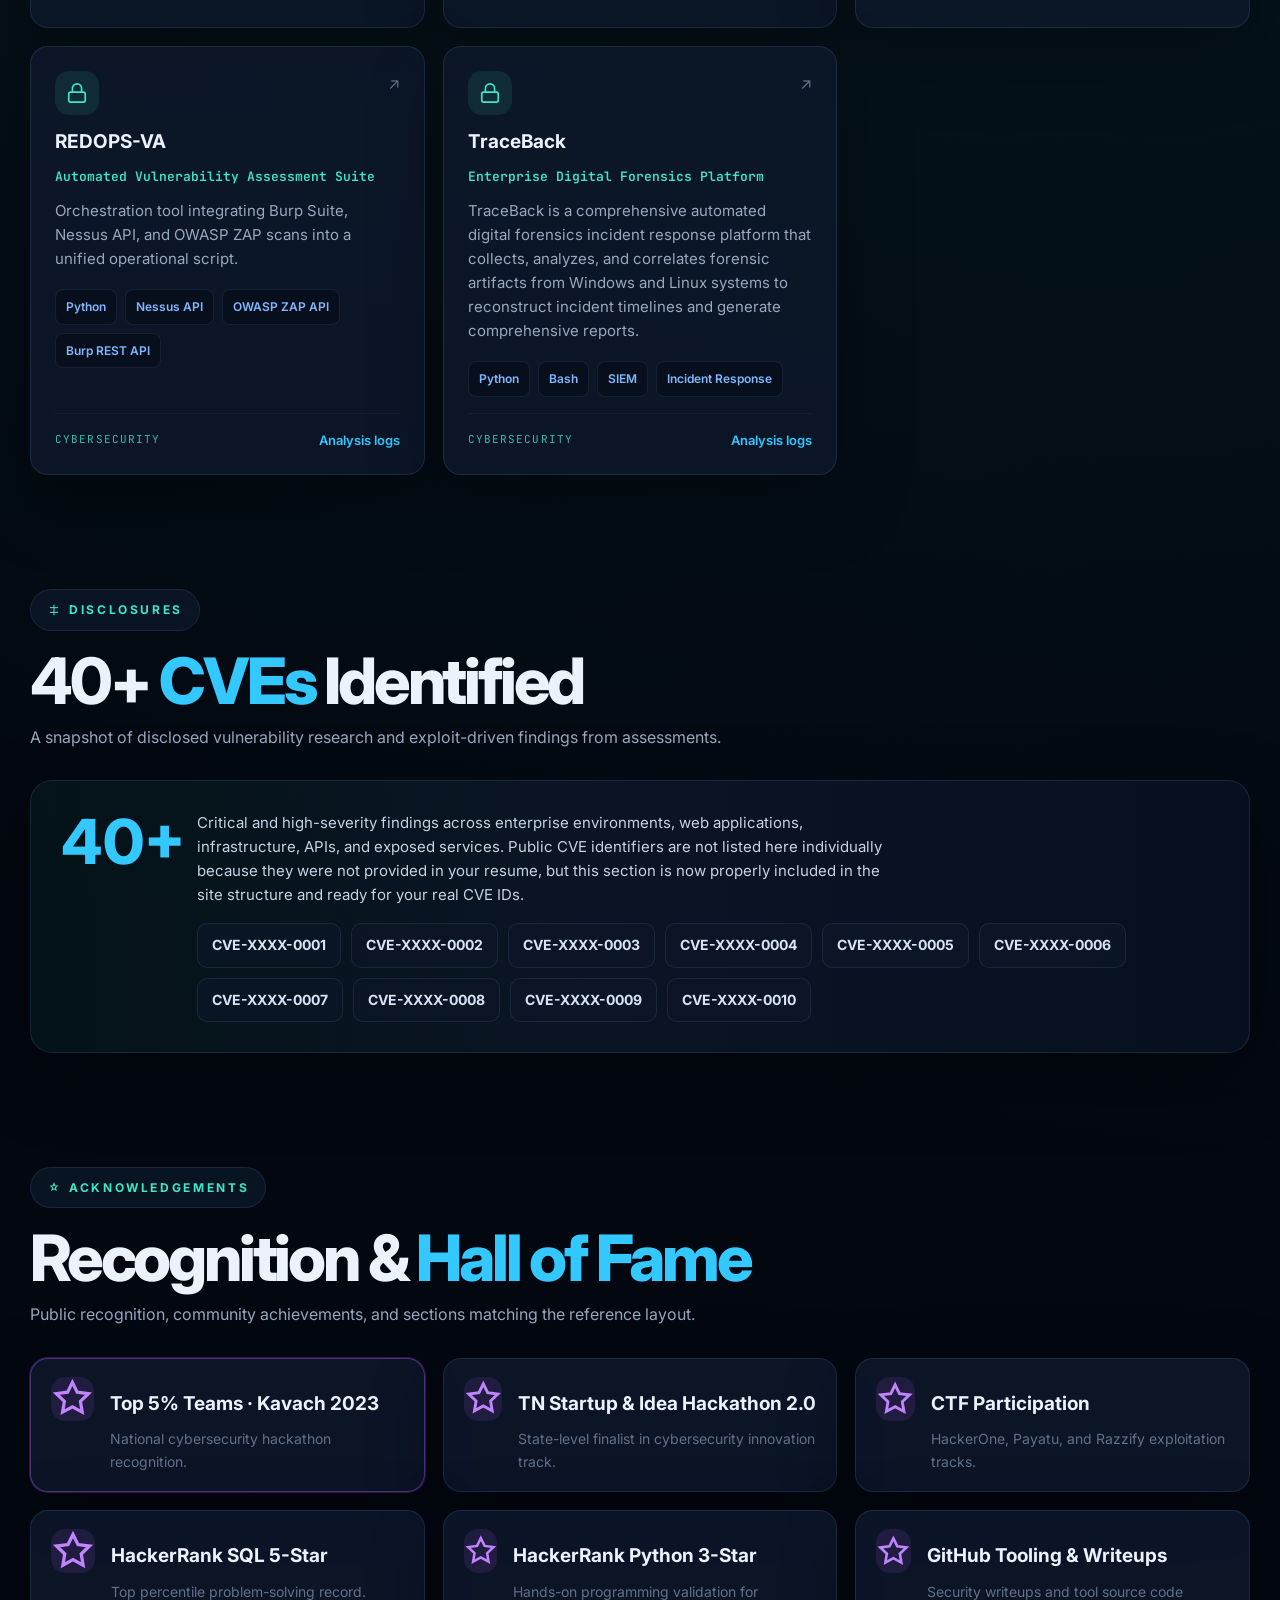
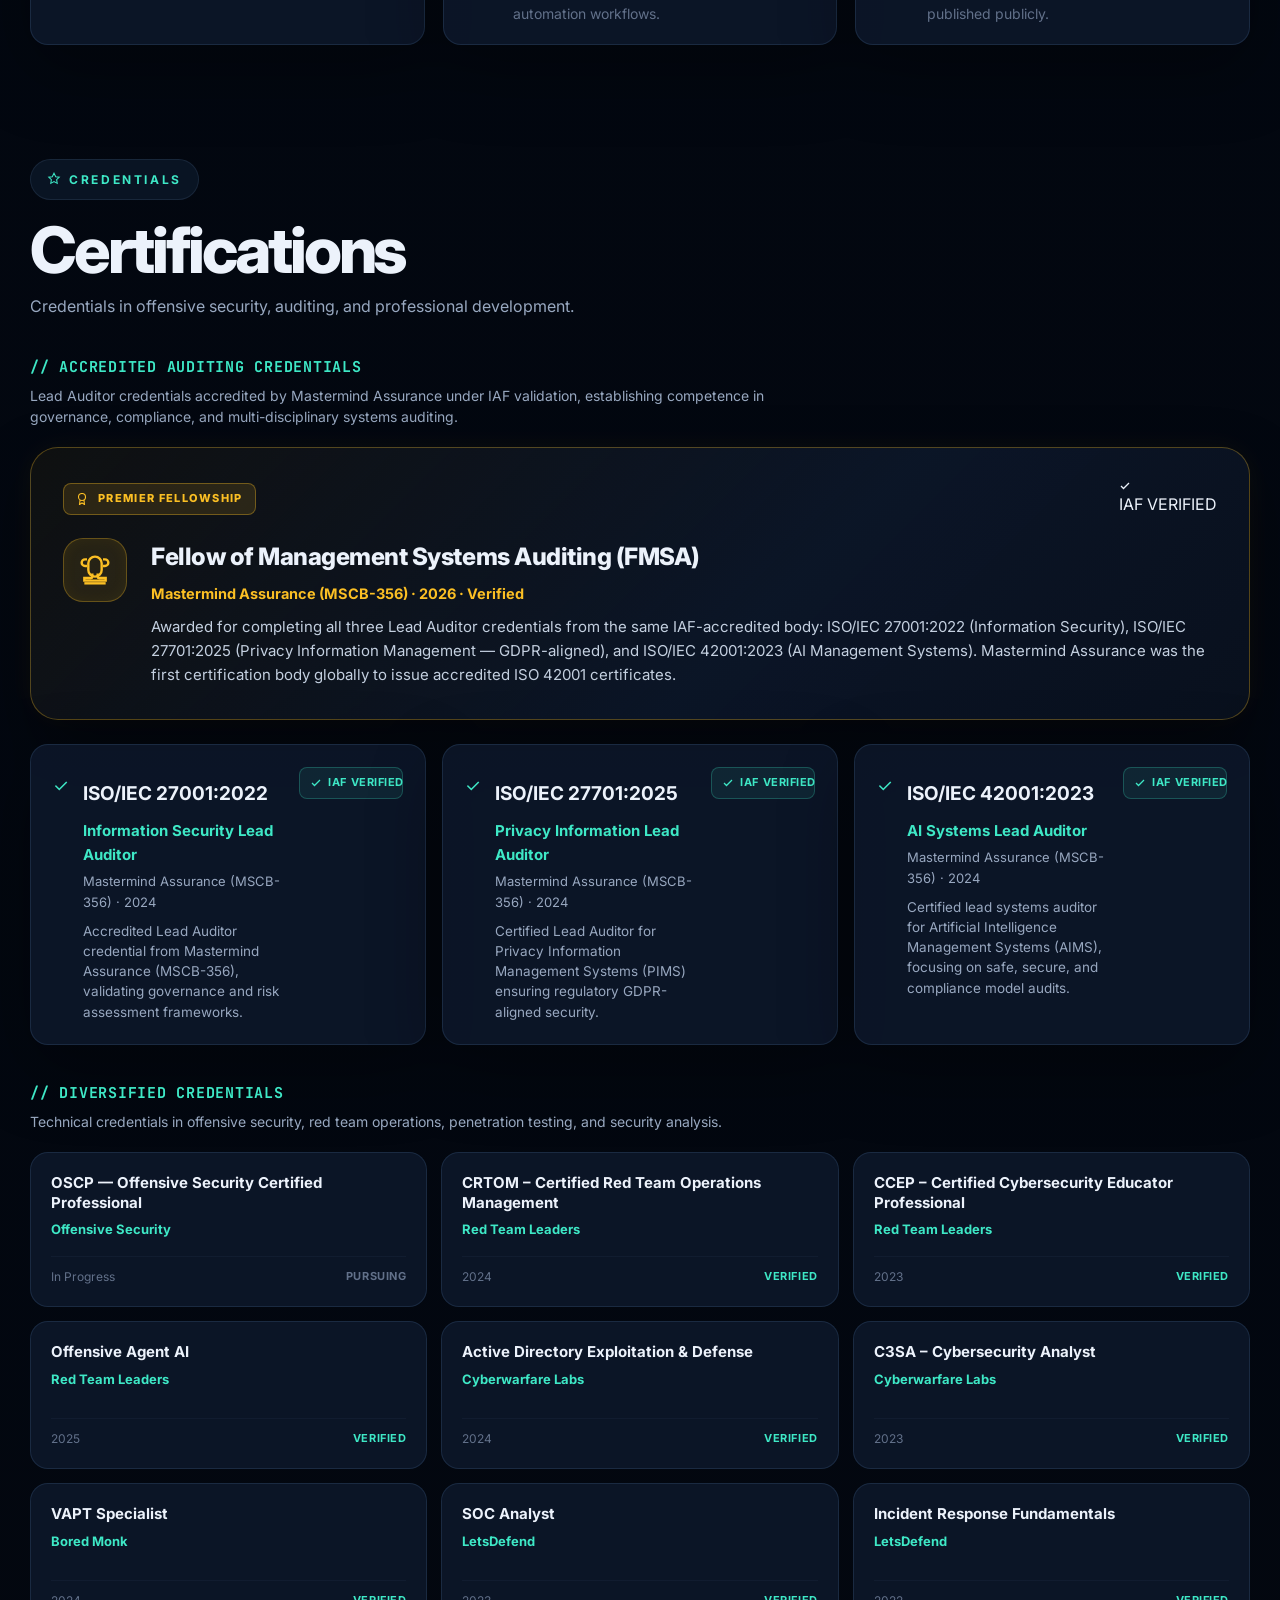
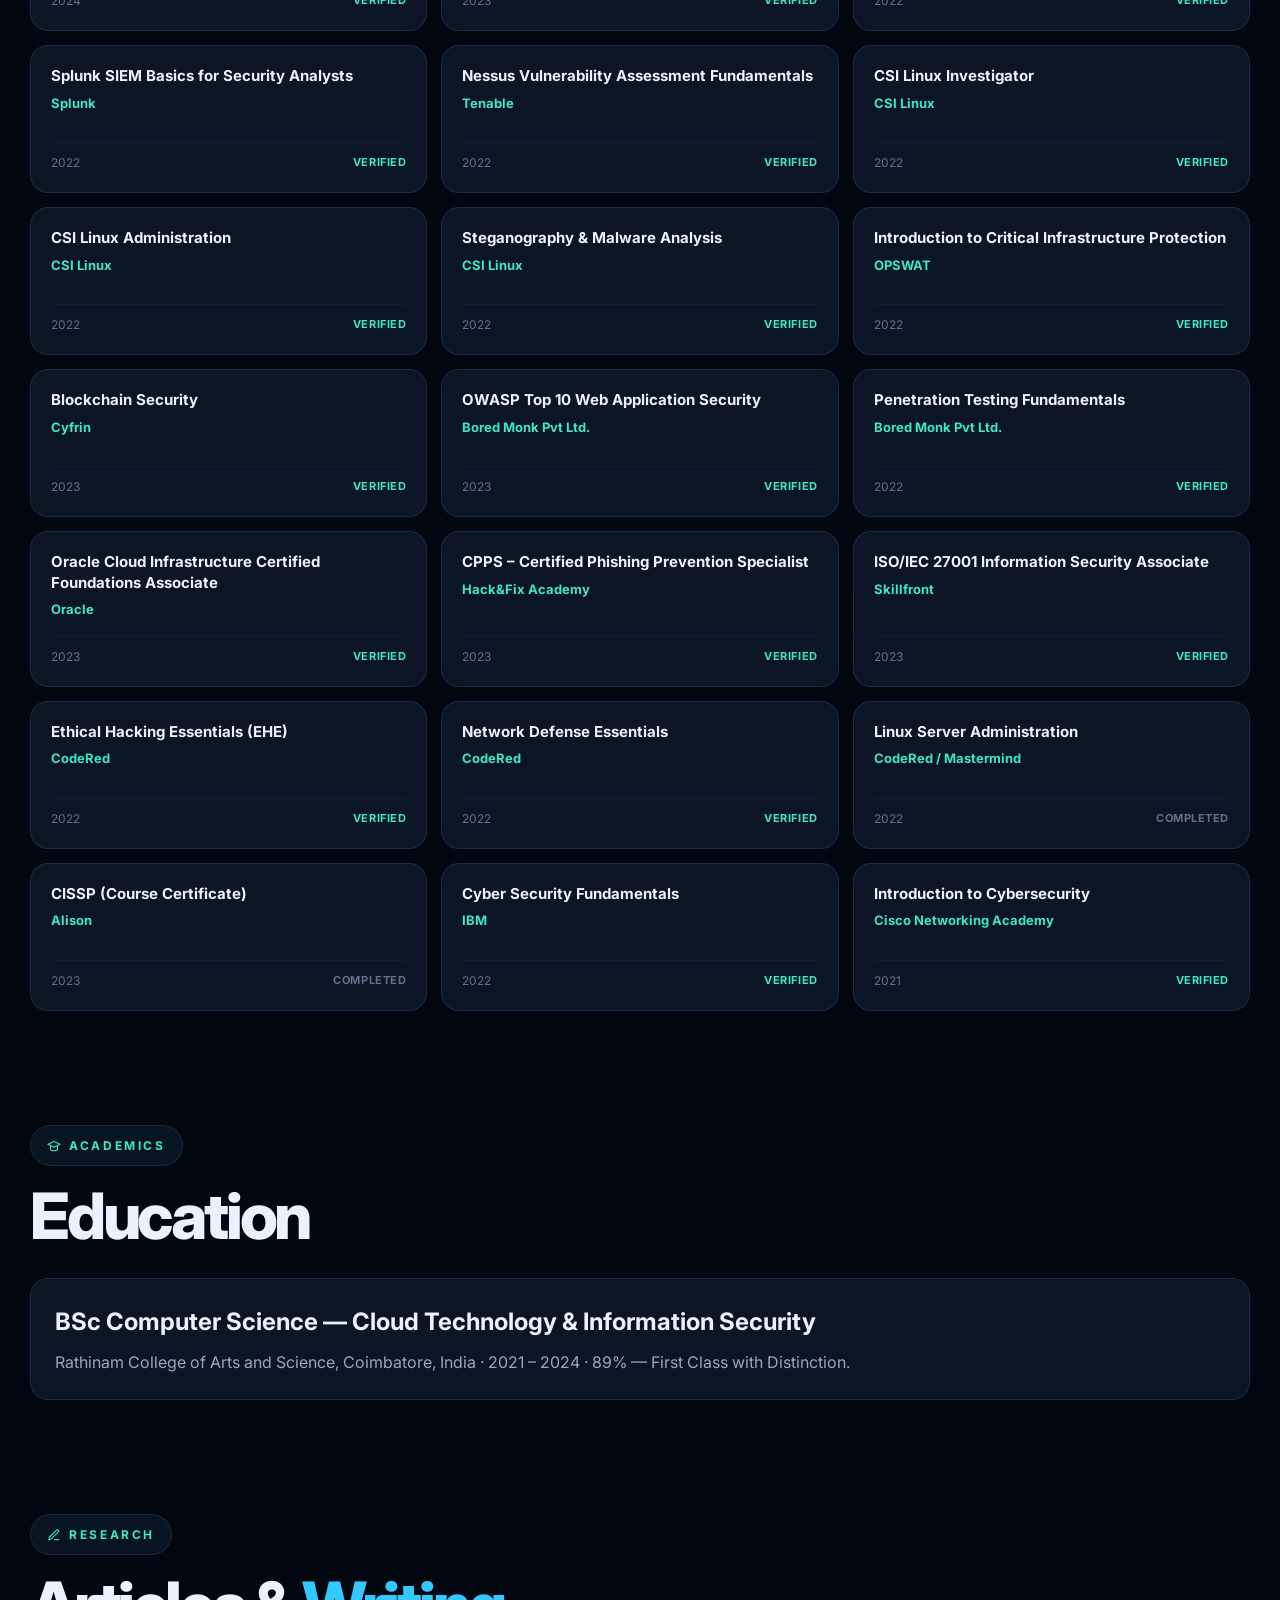
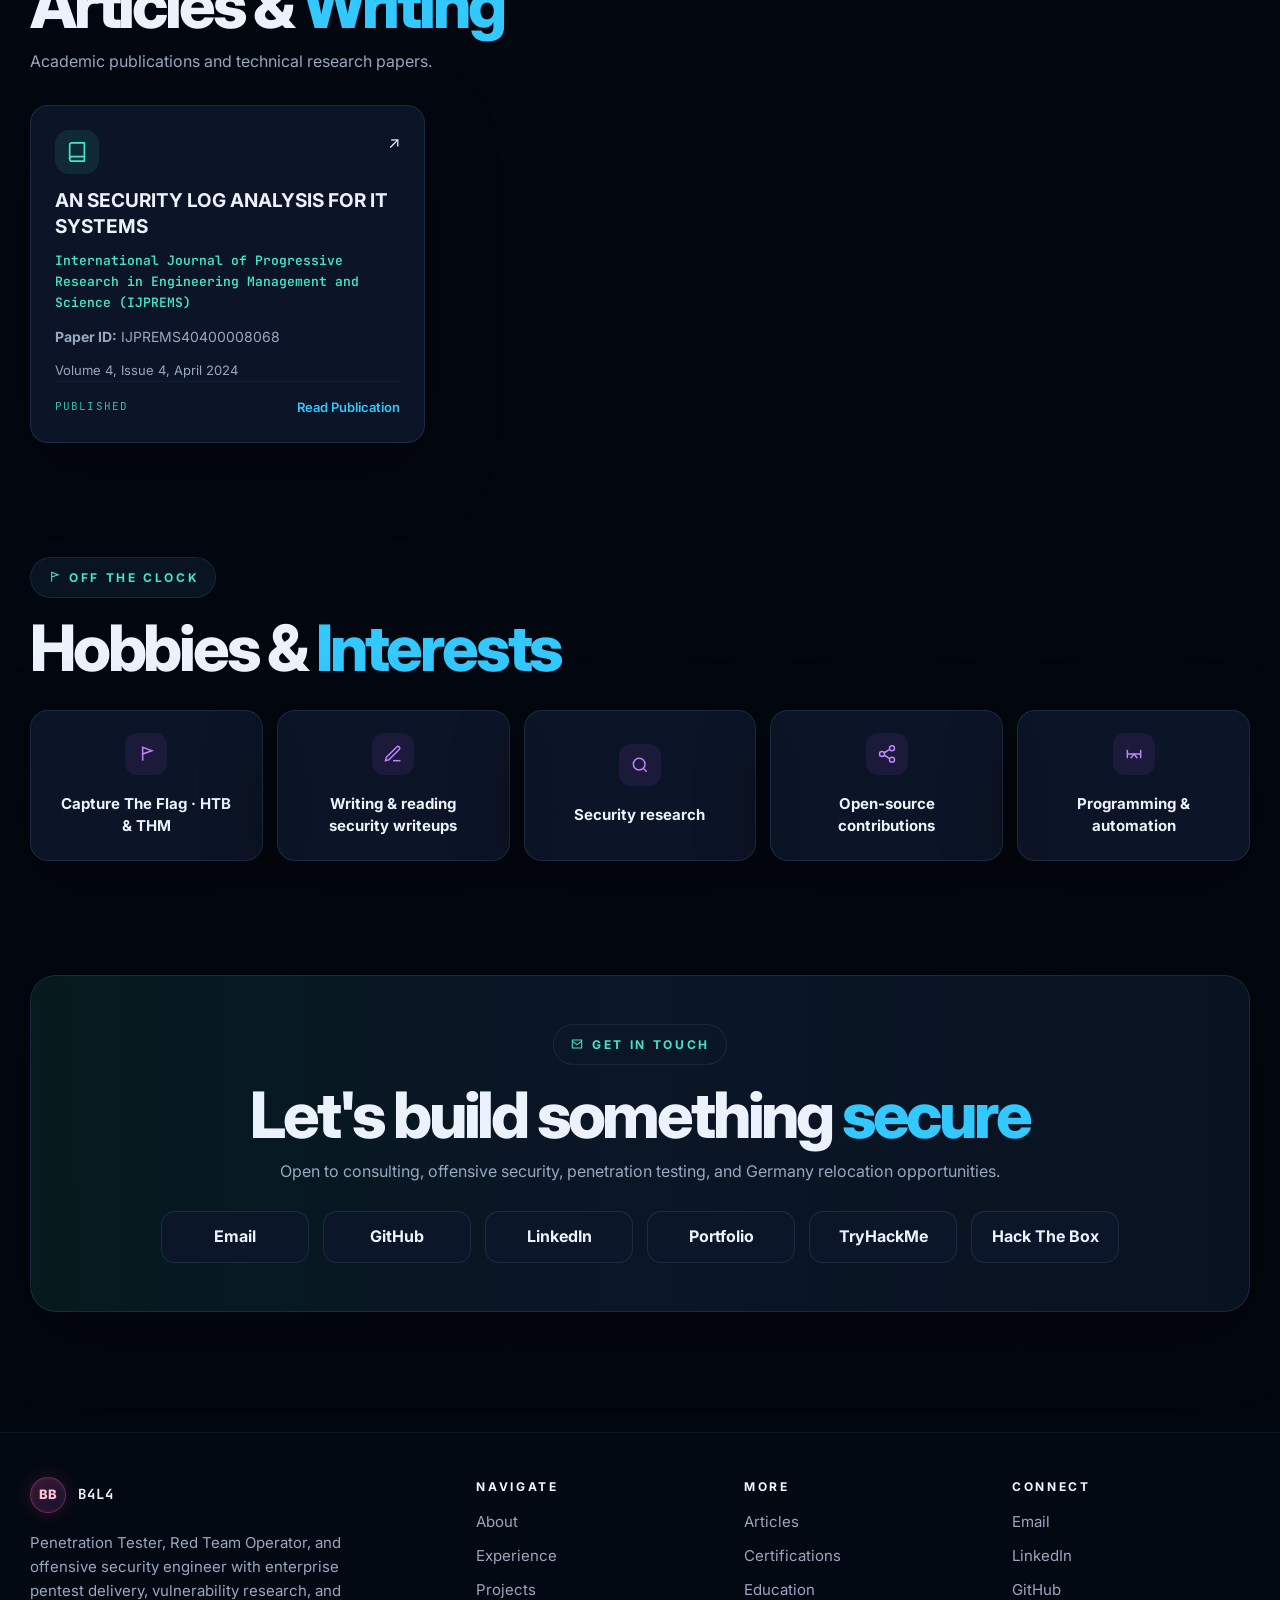
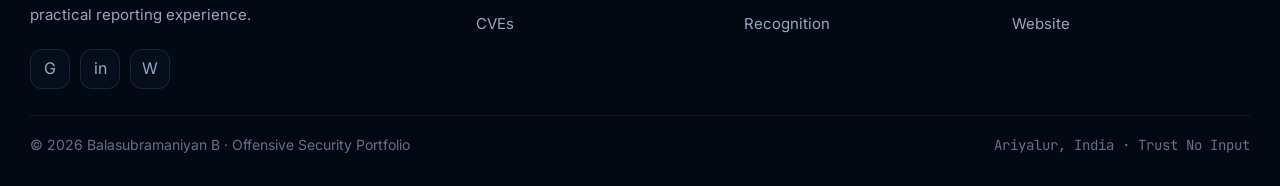
==== commit 97788976: "feat: display research publication in Articles and Writing section" ====
--- a/balasubramaniyan-portfolio.html
+++ b/balasubramaniyan-portfolio.html
@@ -2730,7 +2730,35 @@
         <p class="section-subtitle">Academic publications and technical research papers.</p>
       </div>
       <div class="card-grid-3" id="publications-grid">
-        <!-- Dynamically populated from app.js -->
+        <article class="project-card reveal">
+          <div class="card-top">
+            <div class="folder-box">
+              <svg viewBox="0 0 24 24" fill="none" stroke="currentColor" stroke-width="1.8">
+                <path d="M4 19.5A2.5 2.5 0 0 1 6.5 17H20"></path>
+                <path d="M6.5 2H20v20H6.5A2.5 2.5 0 0 1 4 19.5v-15A2.5 2.5 0 0 1 6.5 2z"></path>
+              </svg>
+            </div>
+            <a href="https://www.ijprems.com/ijprems-paper/an-security-log-analysis-for-it-systems" target="_blank"
+              class="external" style="text-decoration: none; color: inherit;">↗</a>
+          </div>
+          <h3>AN SECURITY LOG ANALYSIS FOR IT SYSTEMS</h3>
+          <p style="font-size: 13px; color: var(--teal); font-weight: 600; margin-bottom: 12px;" class="mono">
+            International Journal of Progressive Research in Engineering Management and Science (IJPREMS)</p>
+          <p style="font-size: 14px; margin-bottom: 12px;"><strong>Paper ID:</strong> IJPREMS40400008068</p>
+          <p style="font-size: 13px; color: var(--muted);">Volume 4, Issue 4, April 2024</p>
+          <div class="project-footer" style="margin-top: auto; padding-top: 15px;">
+            <div class="metric-row">
+              <span class="mono"
+                style="font-size: 11px; letter-spacing: 0.1em; opacity: 0.8; color: var(--teal); text-transform: uppercase;">Published</span>
+            </div>
+            <div class="link-row">
+              <a href="https://www.ijprems.com/ijprems-paper/an-security-log-analysis-for-it-systems" target="_blank"
+                class="accent text-hover-underline"
+                style="font-size: 13px; font-weight: 600; display: inline-flex; align-items: center; gap: 4px;">Read
+                Publication</a>
+            </div>
+          </div>
+        </article>
       </div>
     </section>
 
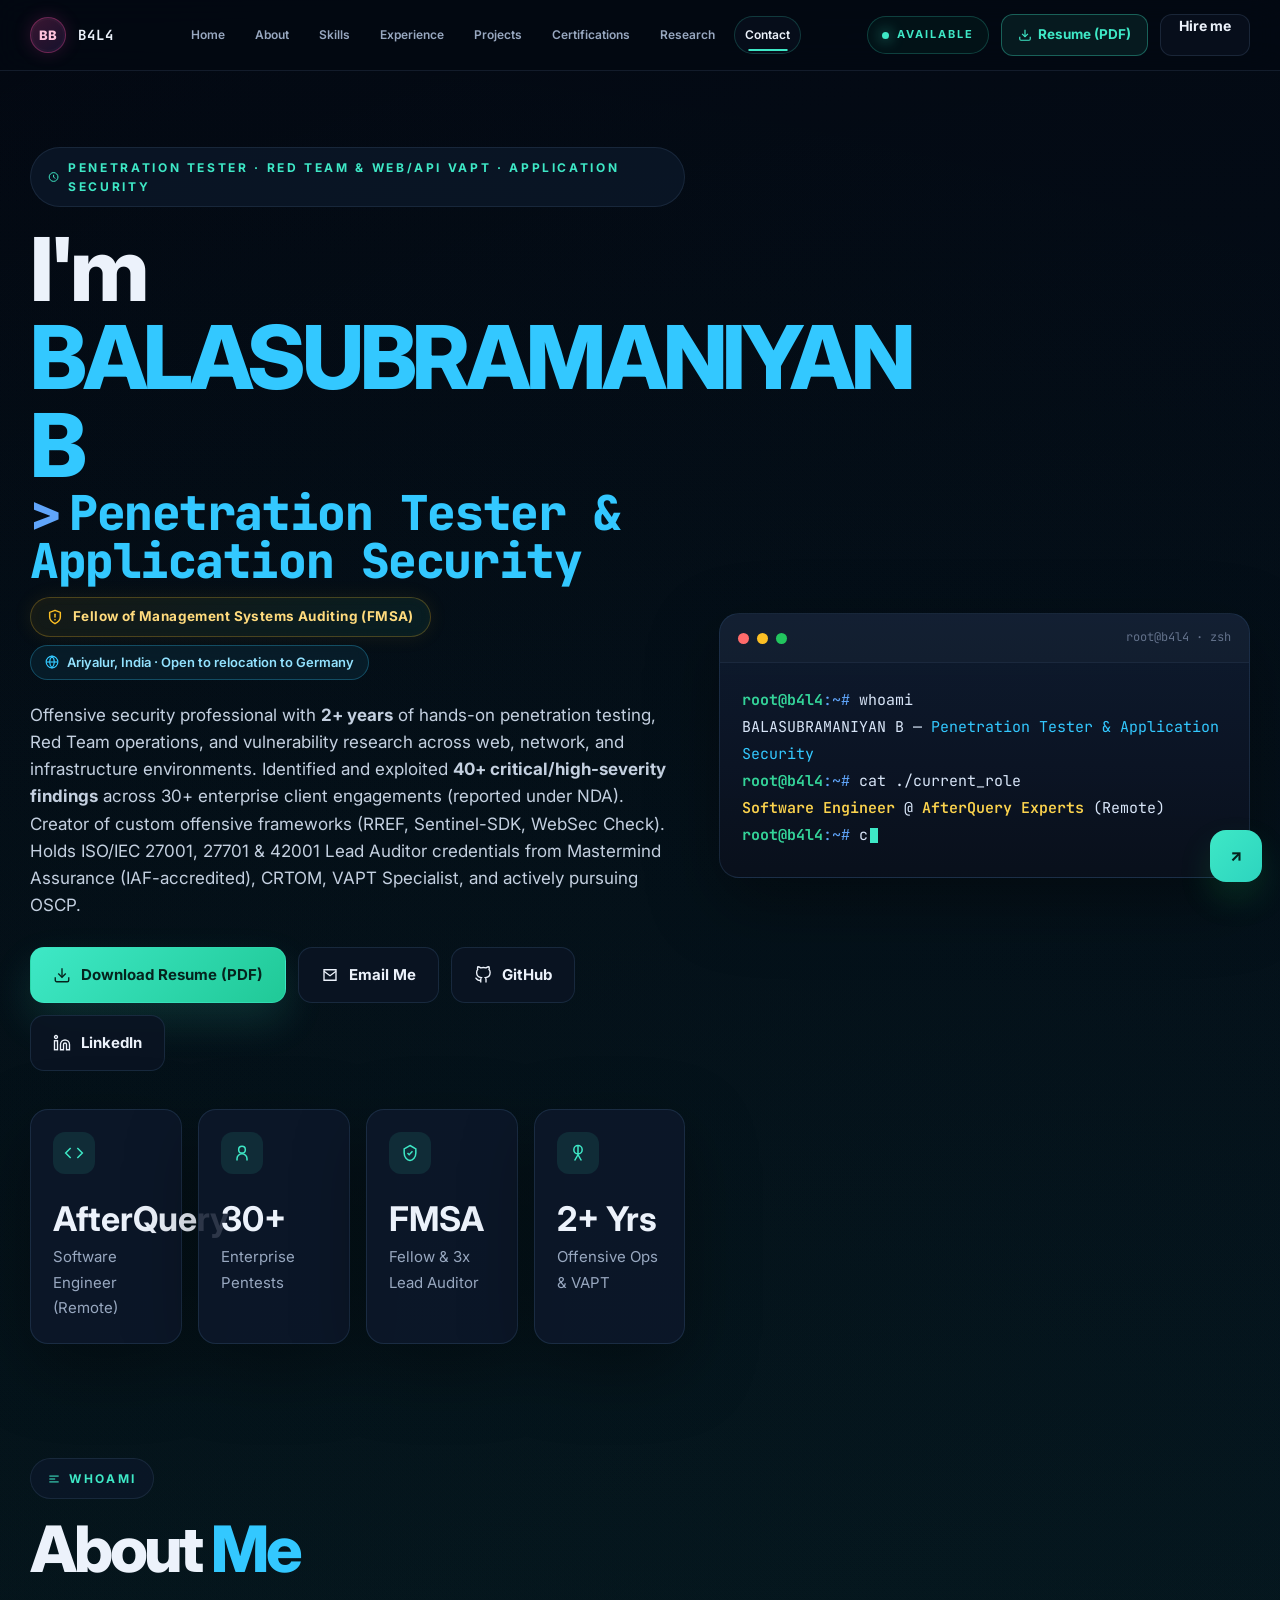
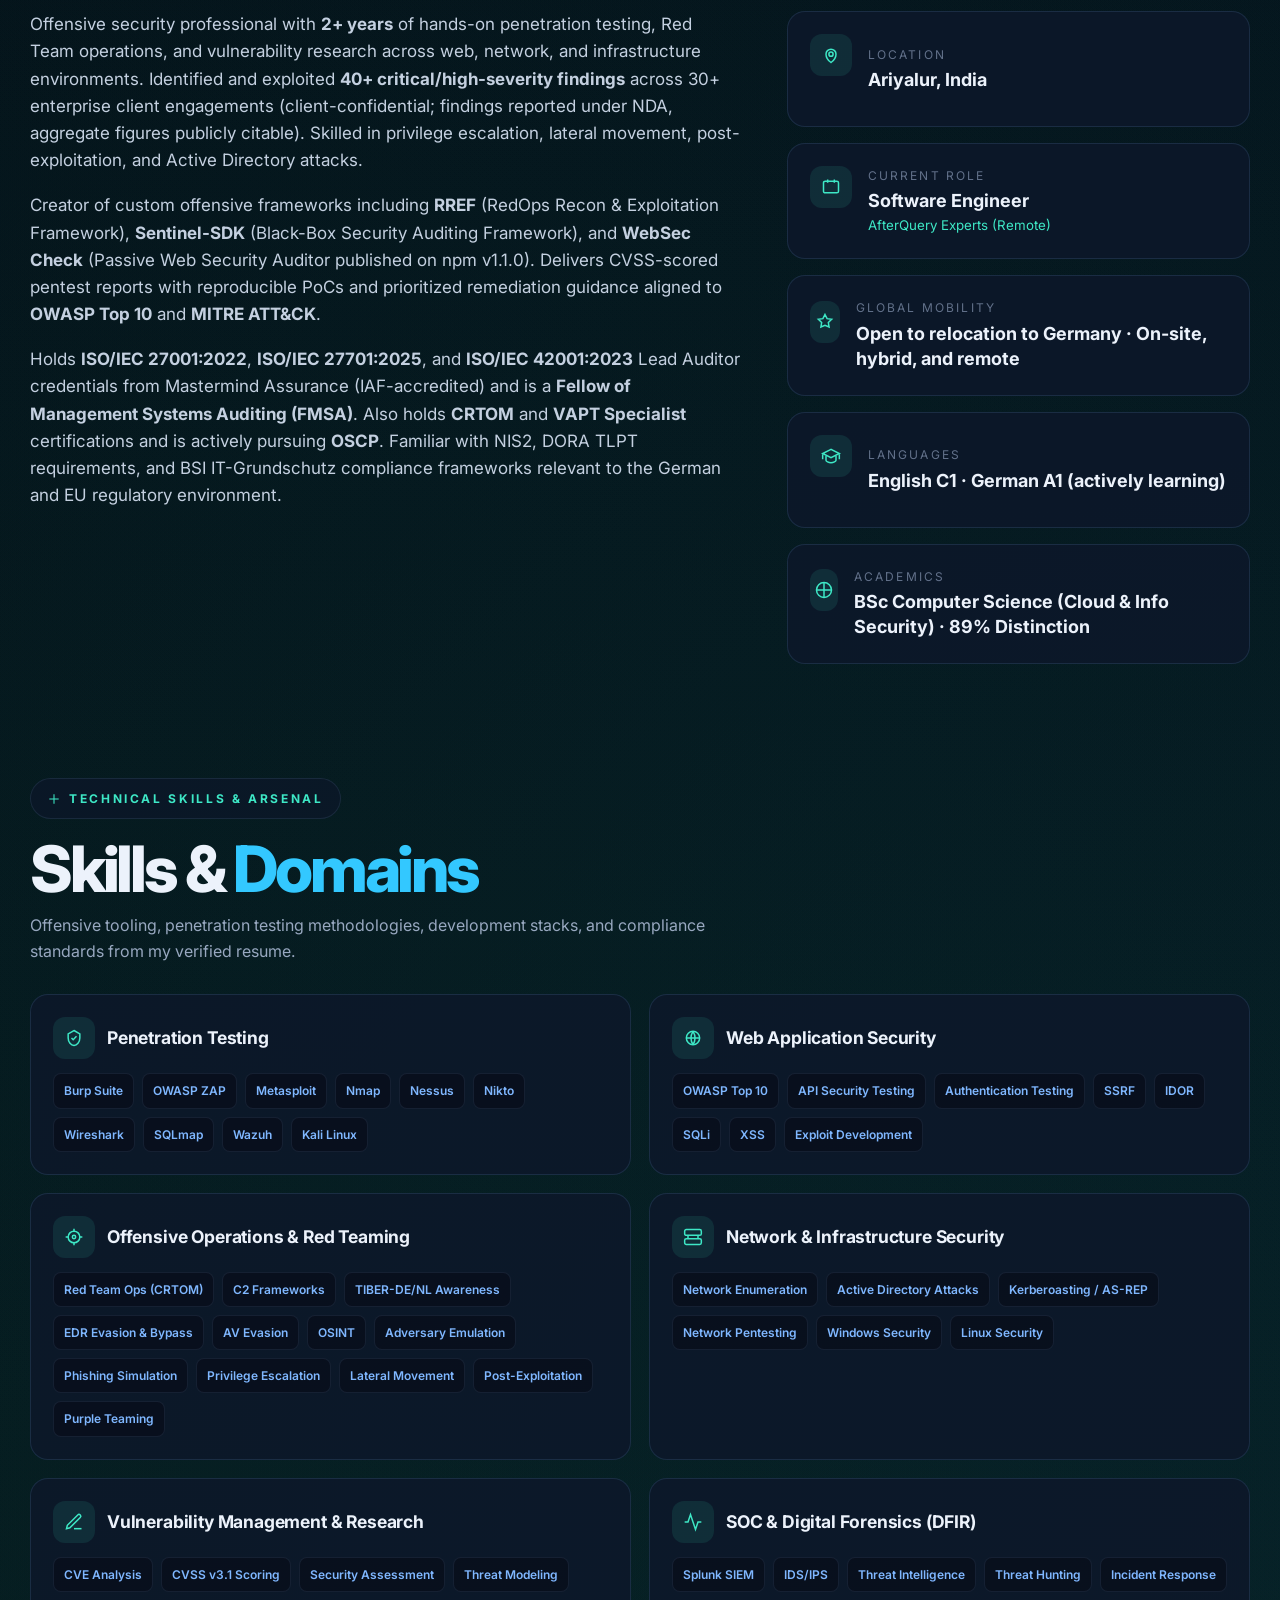
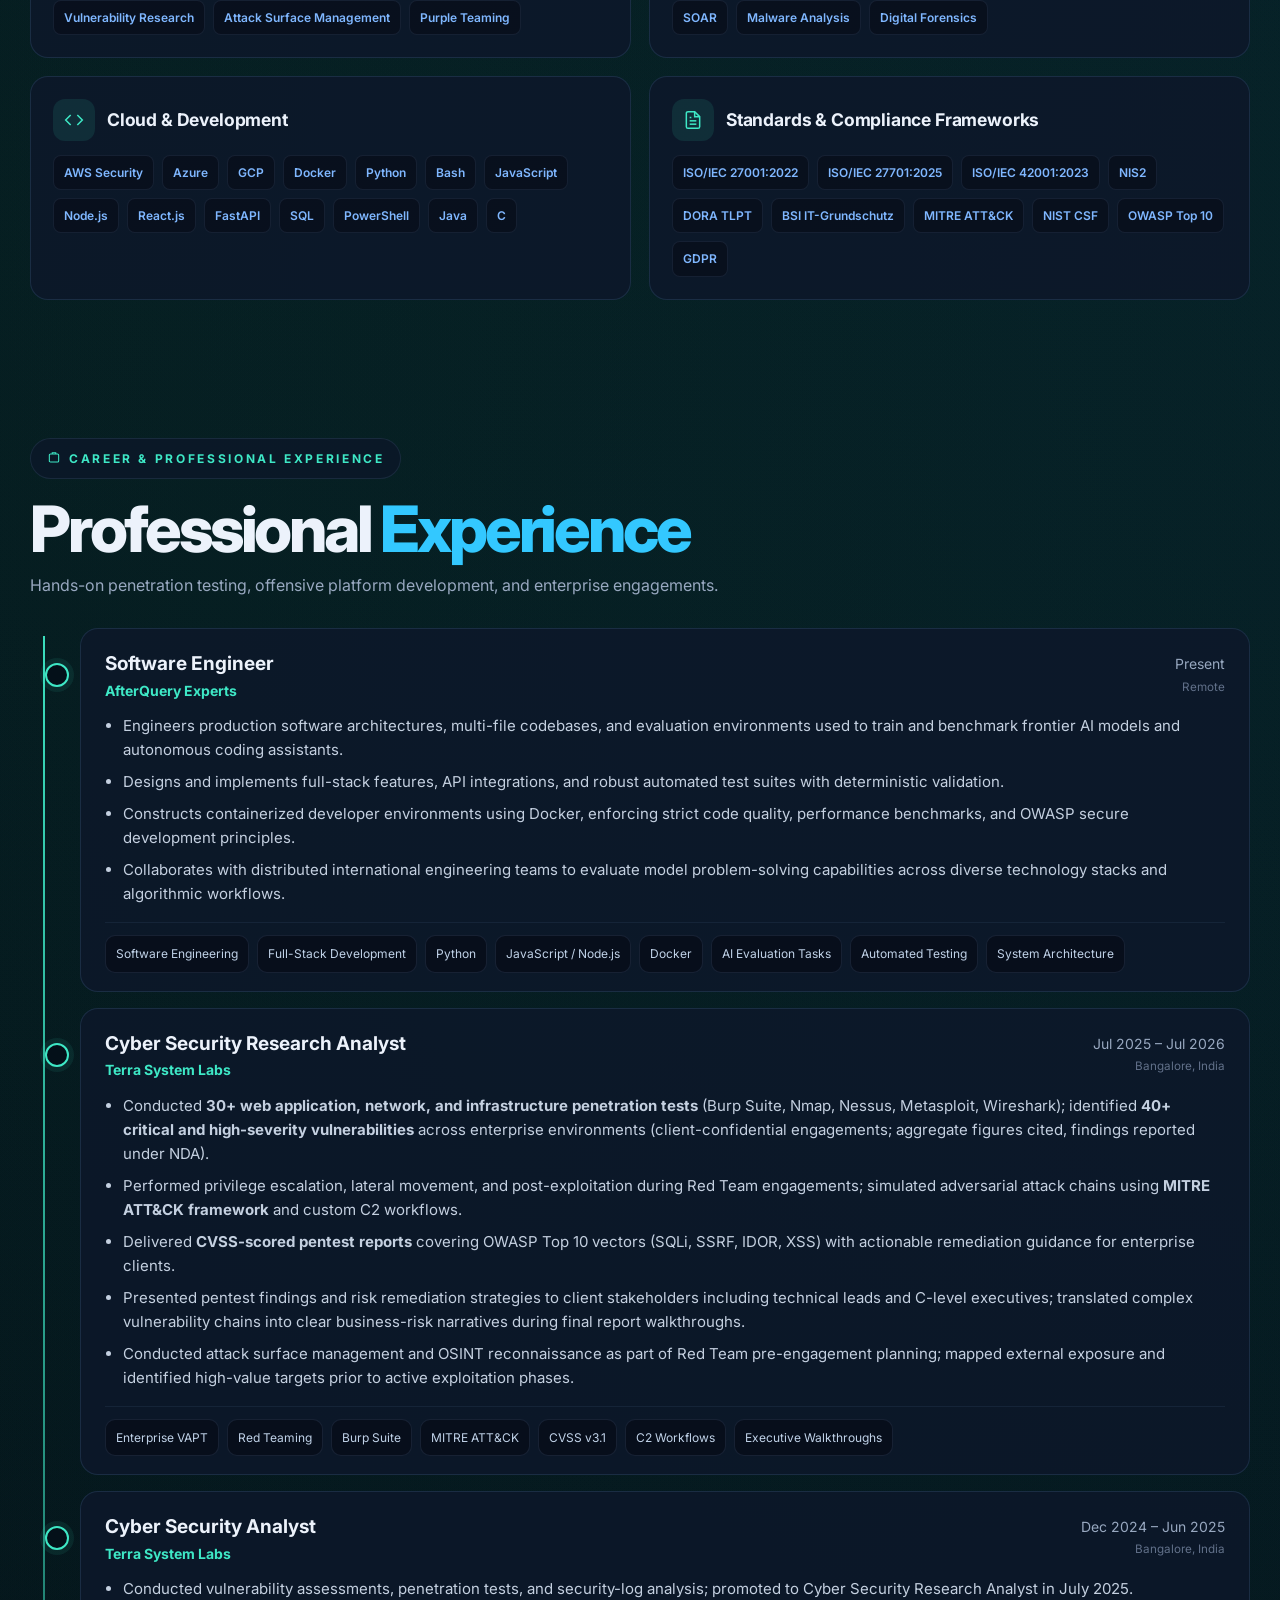
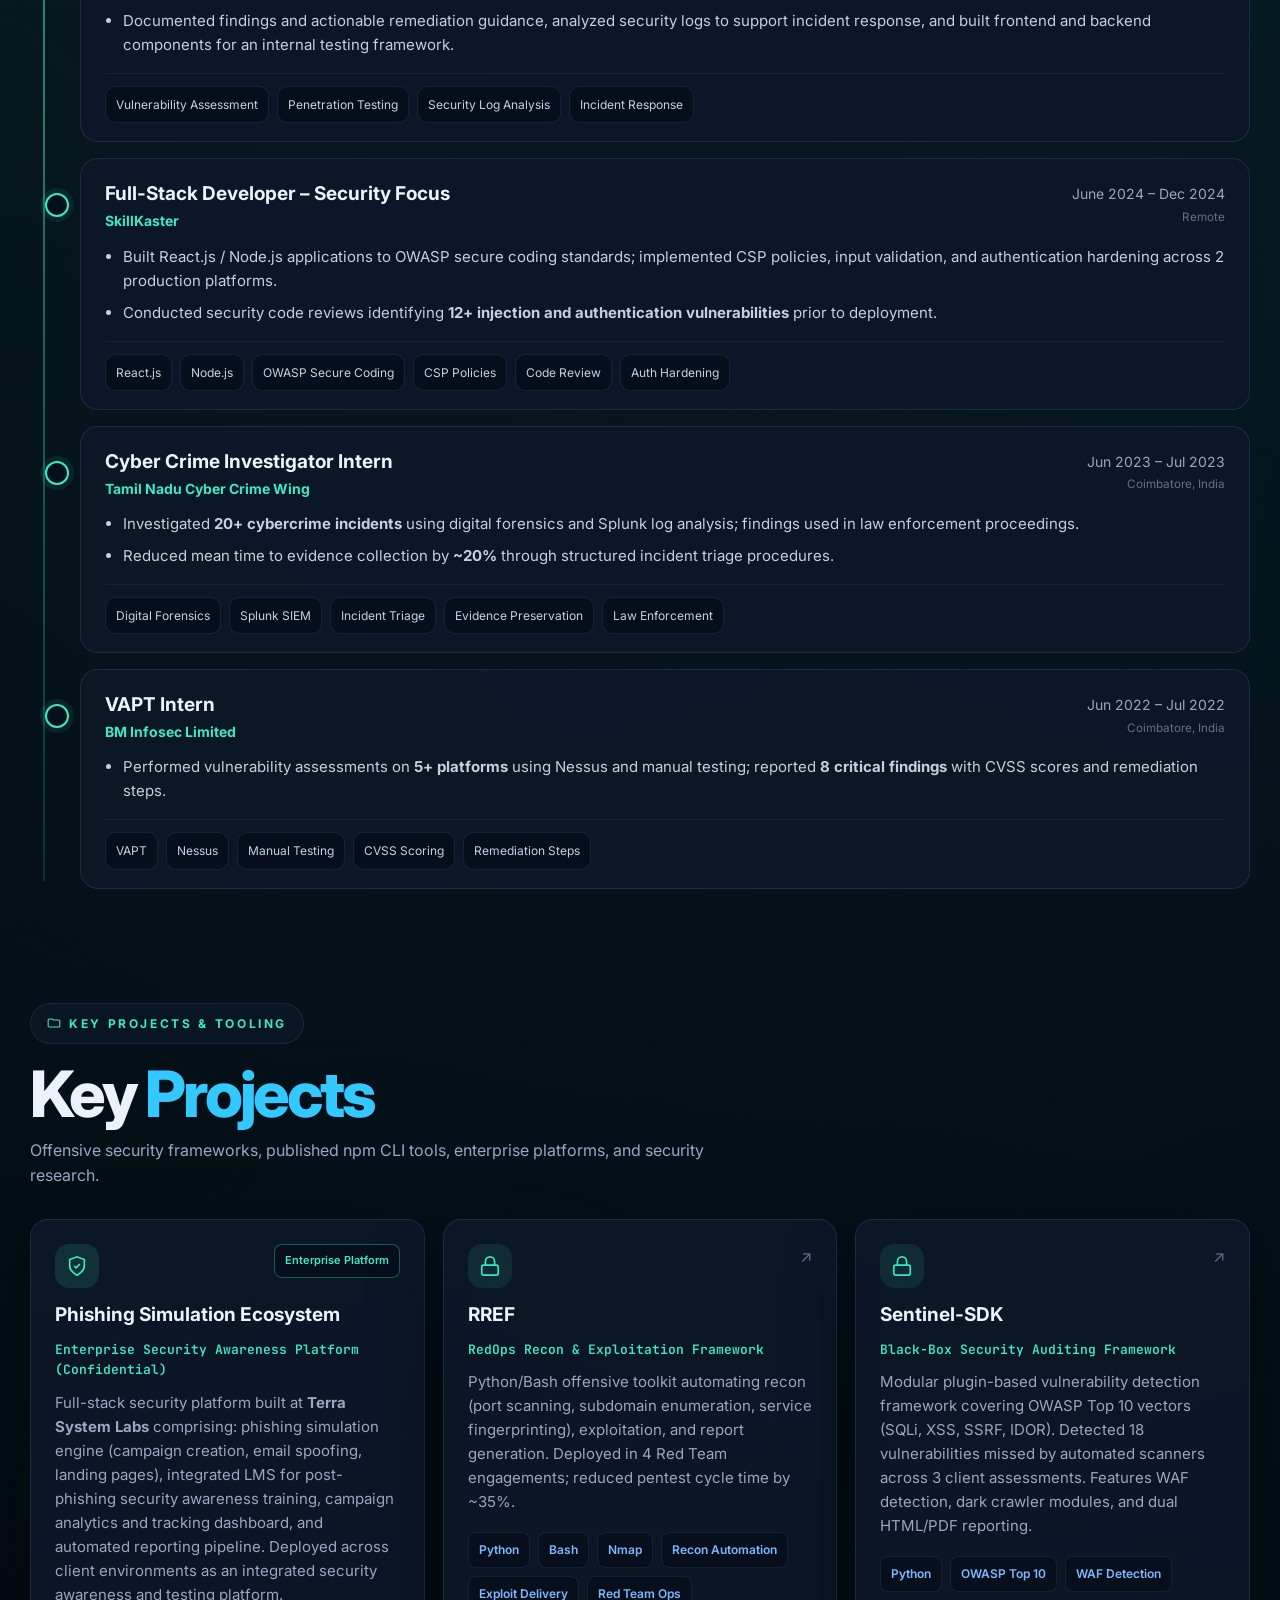
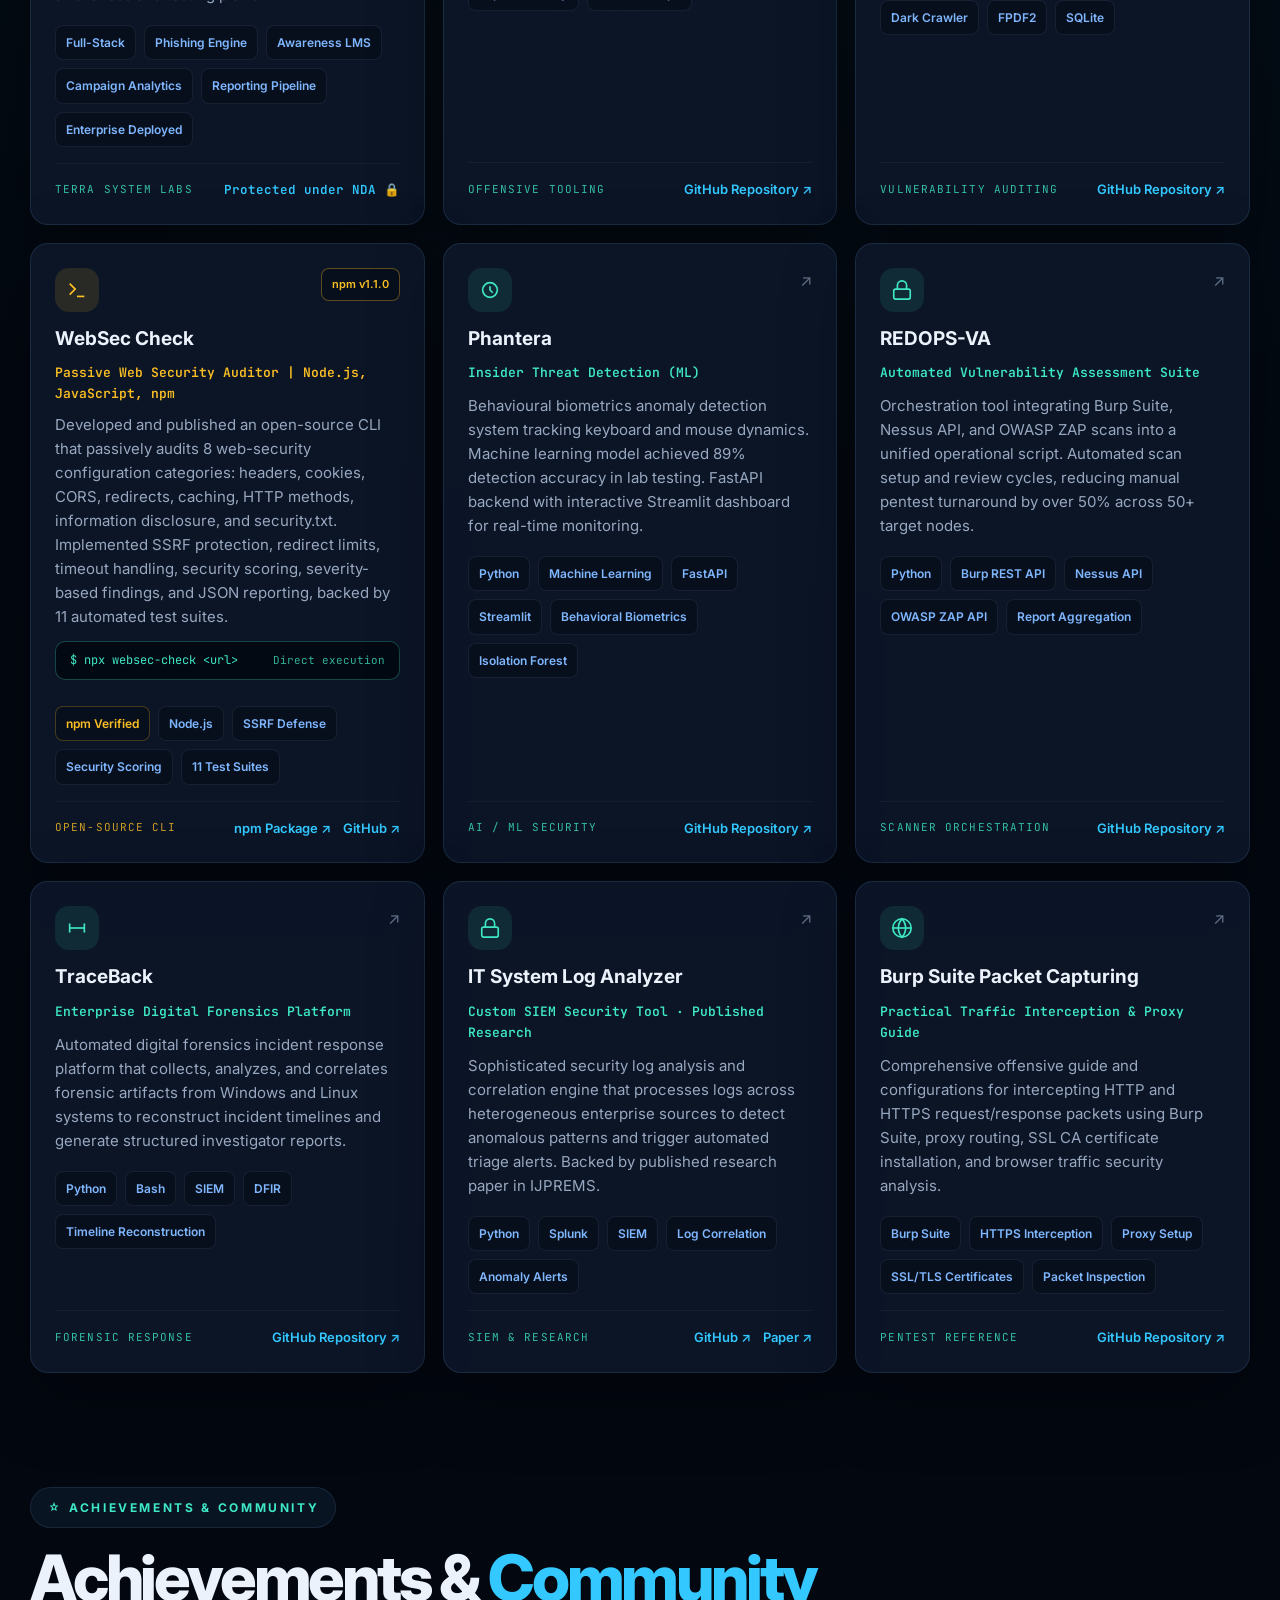
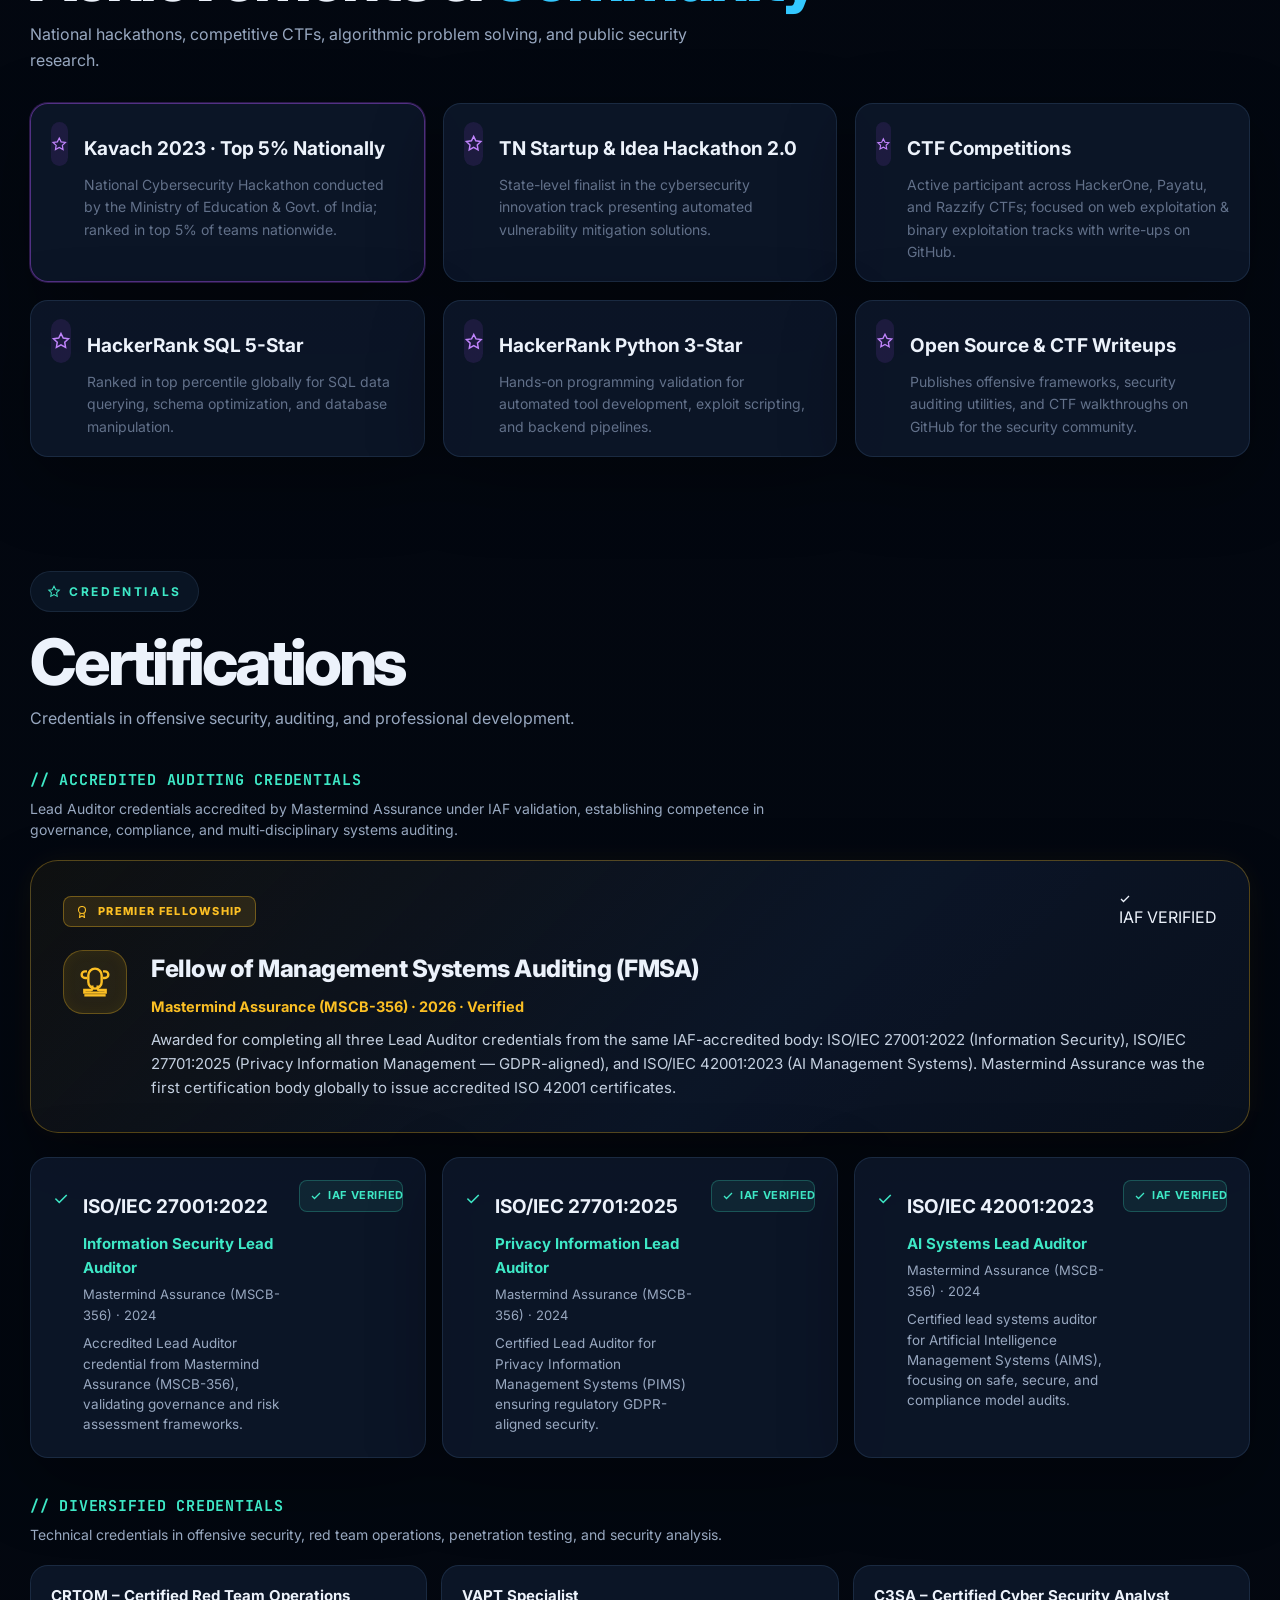
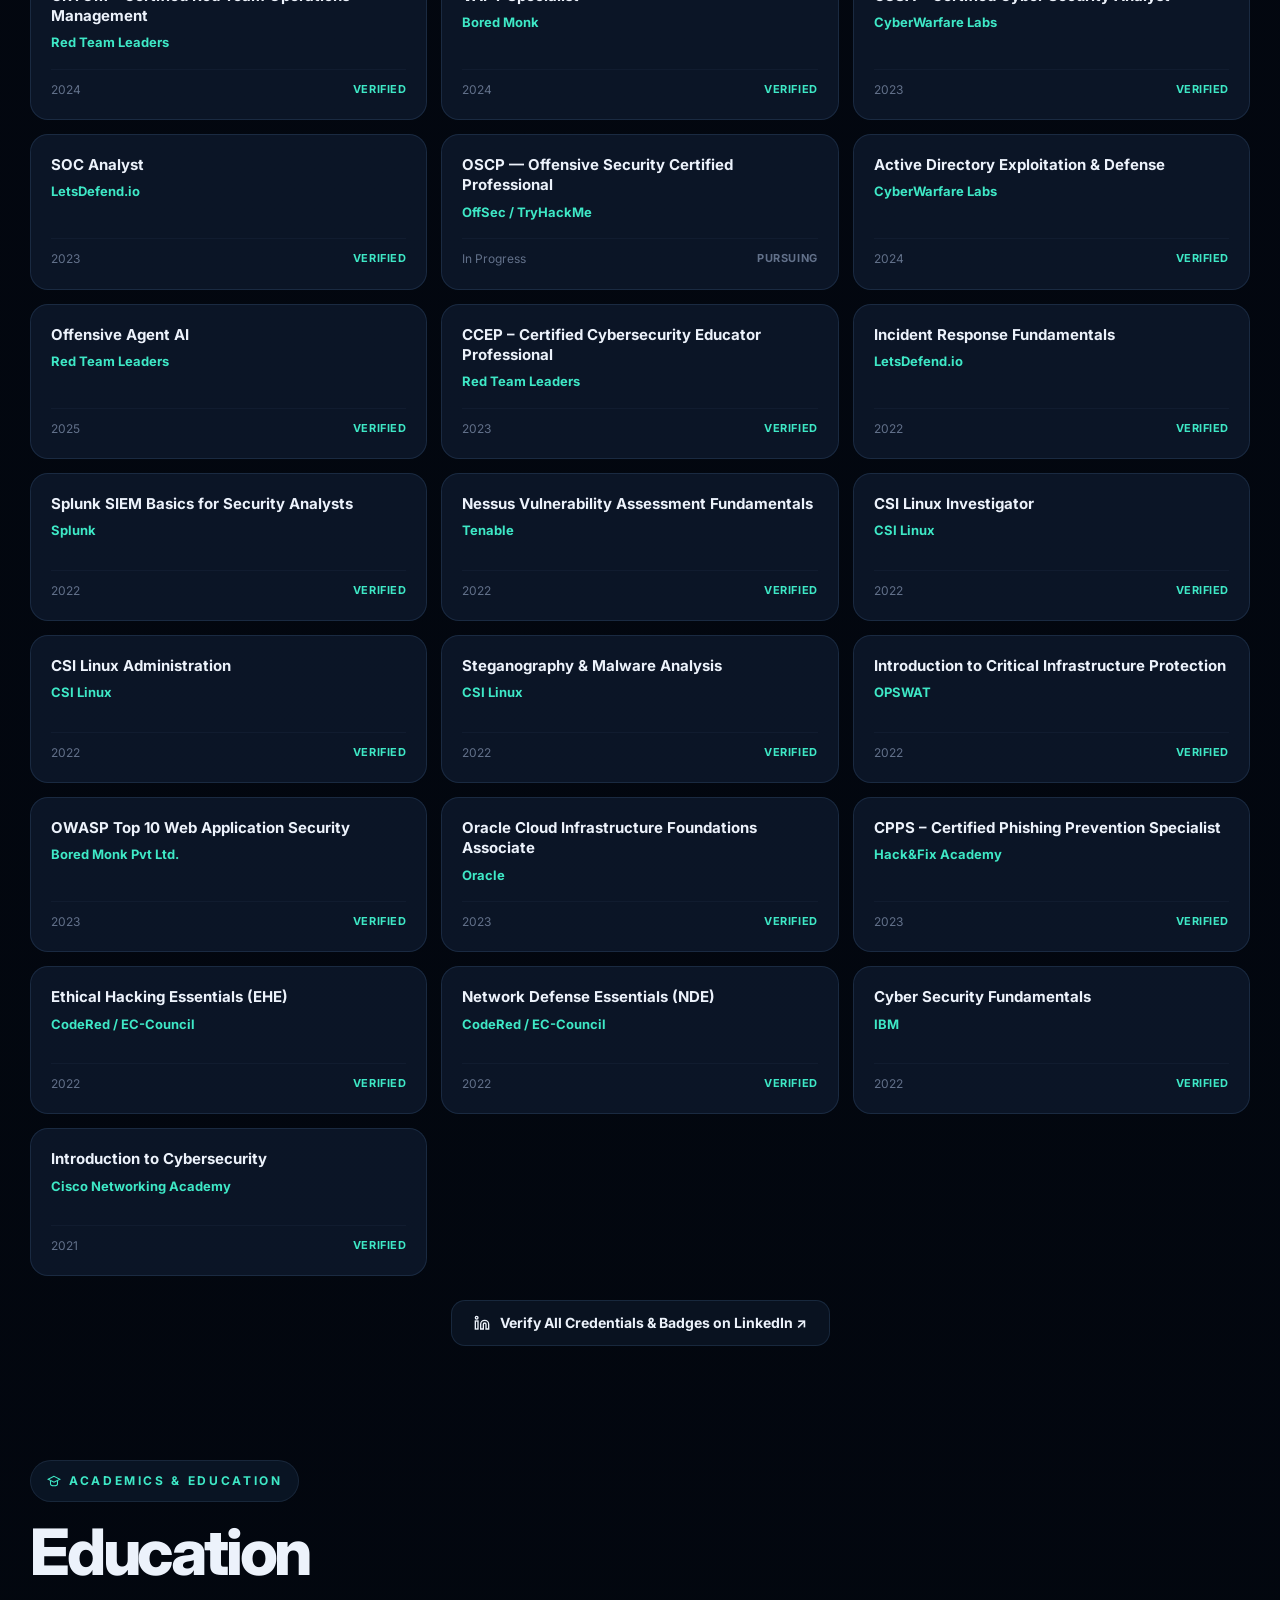
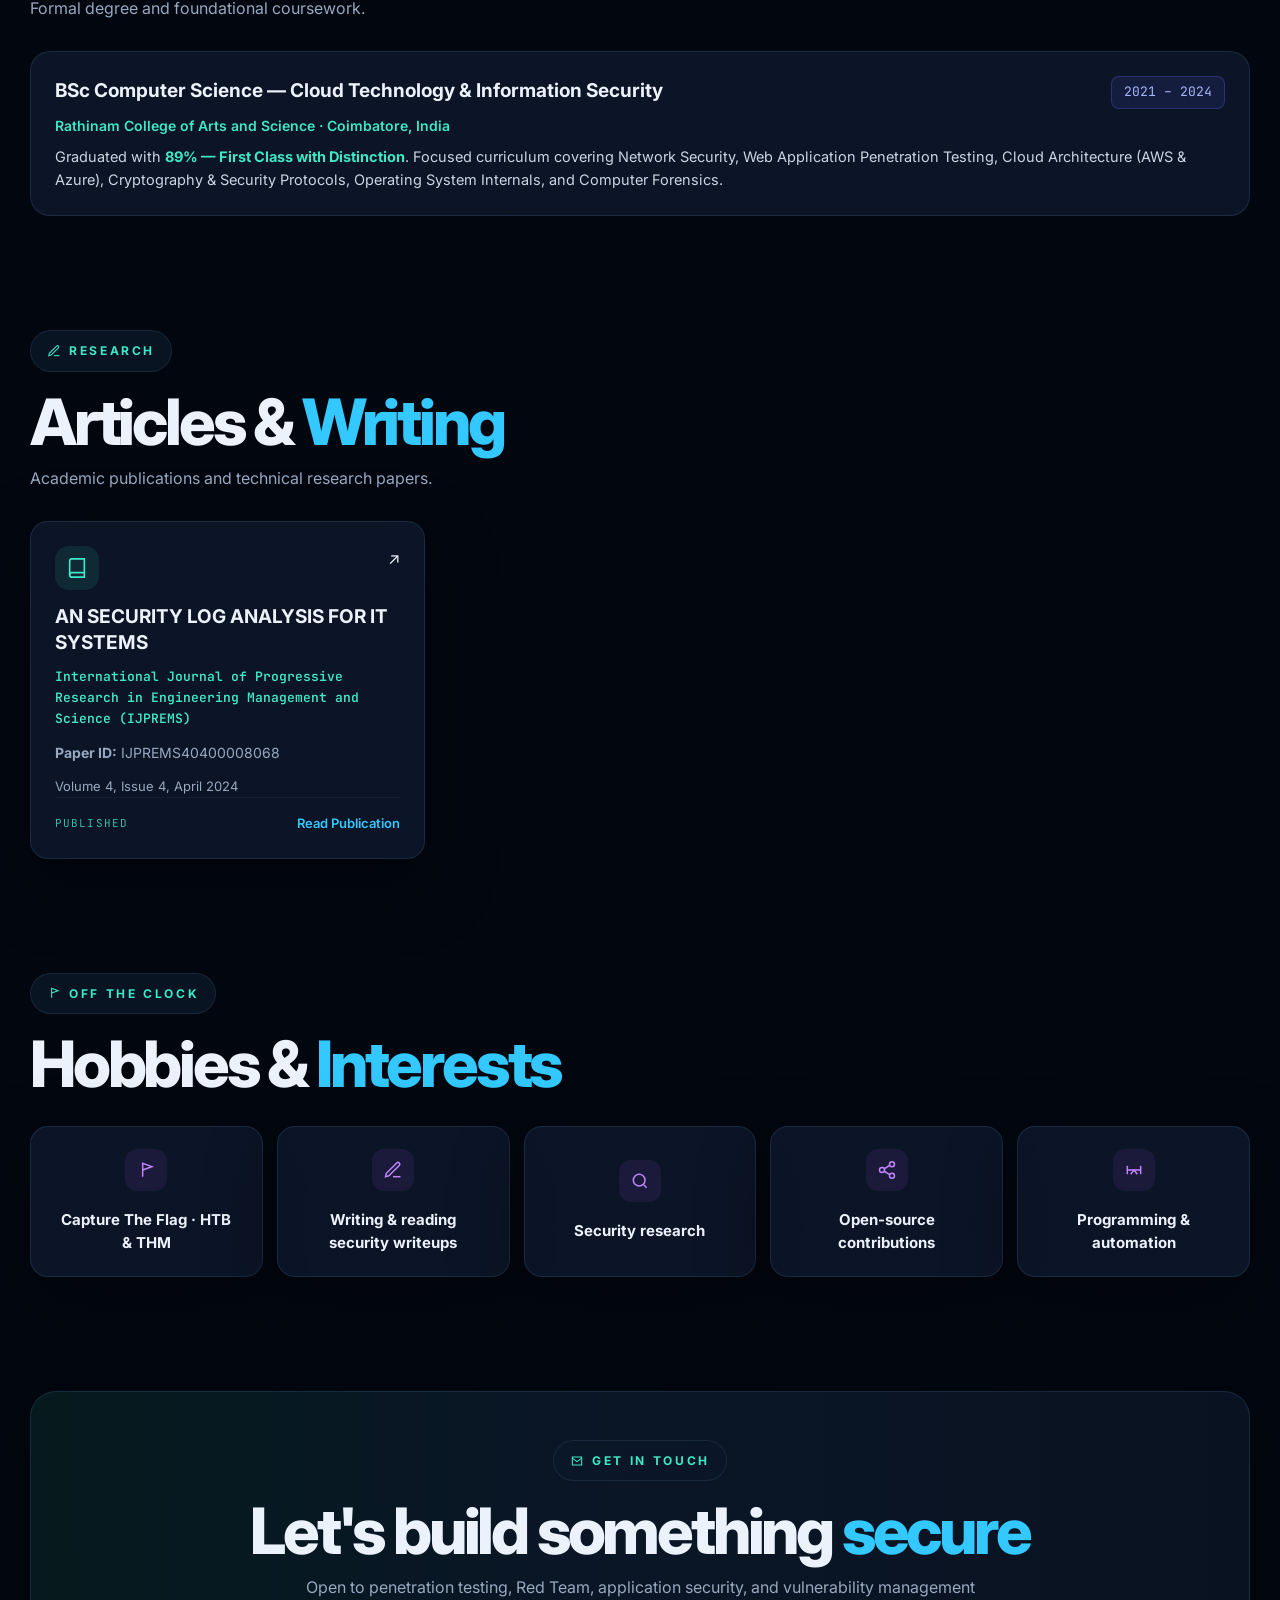
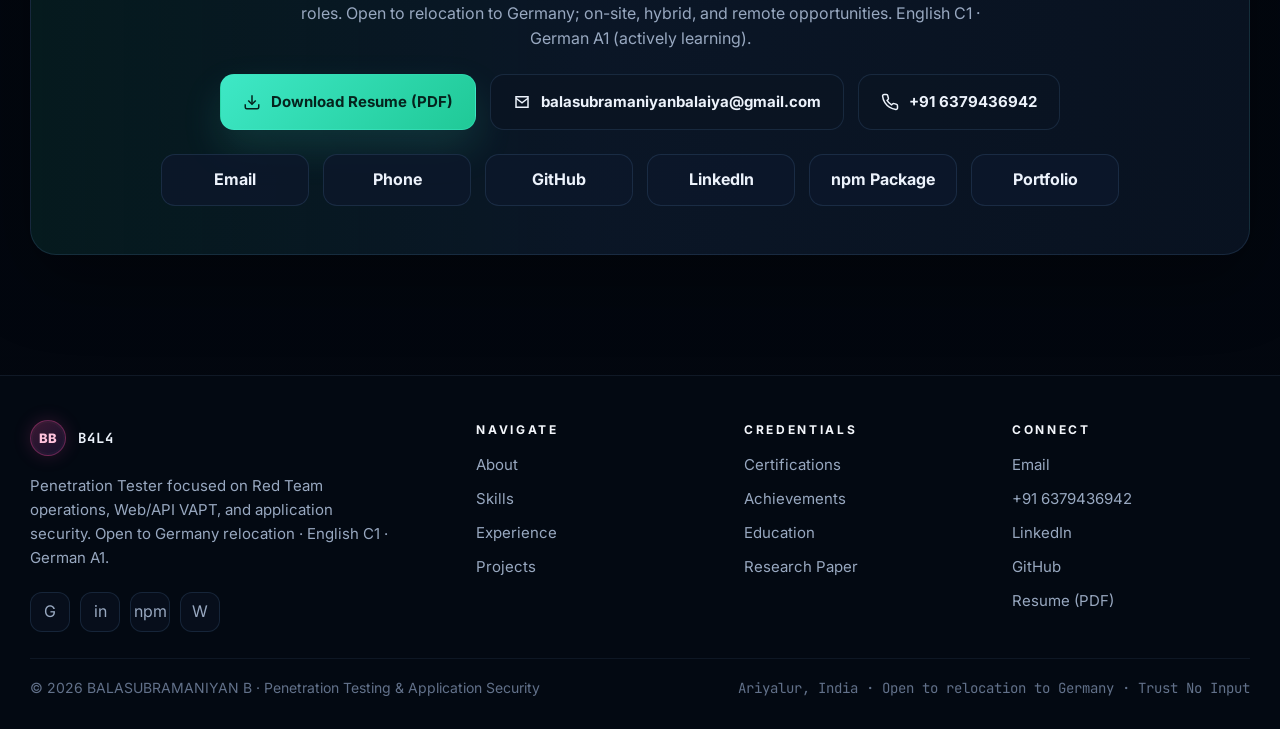
==== commit 52471365: "Redesign portfolio as neon attack-surface observatory" ====
--- a/balasubramaniyan-portfolio.html
+++ b/balasubramaniyan-portfolio.html
@@ -4,9 +4,9 @@
 <head>
   <meta charset="UTF-8" />
   <meta name="viewport" content="width=device-width, initial-scale=1.0" />
-  <title>Balasubramaniyan B | Offensive Security Engineer</title>
+  <title>BALASUBRAMANIYAN B | Penetration Tester &amp; Application Security</title>
   <meta name="description"
-    content="Balasubramaniyan B — Penetration Tester, Red Team Operator, VAPT Specialist, and Offensive Security Engineer portfolio." />
+    content="BALASUBRAMANIYAN B — Penetration Tester, Red Team &amp; Web/API VAPT, Application Security, and ISO Lead Auditor portfolio. Open to Germany relocation." />
   <link rel="preconnect" href="https://fonts.googleapis.com">
   <link rel="preconnect" href="https://fonts.gstatic.com" crossorigin>
   <link
@@ -669,6 +669,72 @@
       gap: 14px;
     }
 
+    .skills-category-grid {
+      display: grid;
+      grid-template-columns: repeat(2, minmax(0, 1fr));
+      gap: 18px;
+      margin-bottom: 24px;
+    }
+
+    @media (max-width: 900px) {
+      .skills-category-grid {
+        grid-template-columns: 1fr;
+      }
+    }
+
+    .skill-cat-card {
+      border: 1px solid var(--line);
+      border-radius: 18px;
+      background: var(--panel);
+      padding: 22px;
+      display: flex;
+      flex-direction: column;
+      gap: 14px;
+      transition: transform var(--transition-normal), border-color var(--transition-normal), box-shadow var(--transition-normal), background var(--transition-normal);
+    }
+
+    .skill-cat-card:hover {
+      transform: translateY(-3px);
+      border-color: rgba(62, 232, 198, 0.45);
+      box-shadow: 0 16px 36px -10px rgba(62, 232, 198, 0.15), var(--shadow);
+      background: rgba(15, 28, 49, 0.95);
+    }
+
+    .skill-cat-header {
+      display: flex;
+      align-items: center;
+      gap: 12px;
+    }
+
+    .skill-cat-header .mini-icon {
+      margin-bottom: 0;
+      flex-shrink: 0;
+    }
+
+    .skill-cat-header h3 {
+      font-size: 17.5px;
+      font-weight: 700;
+      color: var(--text);
+      letter-spacing: -0.01em;
+    }
+
+    .skill-cat-tags {
+      display: flex;
+      flex-wrap: wrap;
+      gap: 8px;
+    }
+
+    .skill-cat-tags .pill {
+      margin: 0;
+      transition: all var(--transition-fast);
+    }
+
+    .skill-cat-tags .pill:hover {
+      background: rgba(62, 232, 198, 0.15);
+      border-color: rgba(62, 232, 198, 0.45);
+      color: #fff;
+    }
+
     .skill-card {
       min-height: 112px;
       border: 1px solid var(--line);
@@ -935,6 +1001,178 @@
       color: #d7e3f7;
       font-size: 14px;
       font-weight: 700;
+    }
+
+    .cve-stats-row {
+      display: grid;
+      grid-template-columns: repeat(4, minmax(0, 1fr));
+      gap: 12px;
+      margin: 16px 0;
+    }
+
+    @media (max-width: 800px) {
+      .cve-stats-row {
+        grid-template-columns: repeat(2, minmax(0, 1fr));
+      }
+    }
+
+    .cve-stat-box {
+      border: 1px solid rgba(80, 119, 164, 0.22);
+      border-radius: 12px;
+      background: rgba(8, 14, 27, 0.7);
+      padding: 12px 14px;
+      text-align: center;
+    }
+
+    .cve-stat-box strong {
+      display: block;
+      font-size: 24px;
+      color: var(--teal);
+      line-height: 1.1;
+      margin-bottom: 3px;
+    }
+
+    .cve-stat-box span {
+      font-size: 11px;
+      color: var(--muted);
+      text-transform: uppercase;
+      letter-spacing: 0.05em;
+    }
+
+    .cve-vectors-grid {
+      display: grid;
+      grid-template-columns: repeat(2, minmax(0, 1fr));
+      gap: 12px;
+      margin-top: 18px;
+    }
+
+    @media (max-width: 768px) {
+      .cve-vectors-grid {
+        grid-template-columns: 1fr;
+      }
+    }
+
+    .cve-vector-card {
+      border: 1px solid rgba(80, 119, 164, 0.2);
+      border-radius: 12px;
+      background: rgba(10, 20, 36, 0.75);
+      padding: 14px 16px;
+      transition: all var(--transition-normal);
+    }
+
+    .cve-vector-card:hover {
+      border-color: rgba(62, 232, 198, 0.35);
+      background: rgba(14, 26, 46, 0.9);
+      transform: translateY(-2px);
+    }
+
+    .cve-vector-head {
+      display: flex;
+      align-items: center;
+      justify-content: space-between;
+      gap: 10px;
+      margin-bottom: 6px;
+    }
+
+    .cve-vector-head h4 {
+      font-size: 14.5px;
+      font-weight: 700;
+      color: var(--text);
+    }
+
+    .cve-severity-tag {
+      font-size: 10px;
+      font-weight: 700;
+      padding: 3px 8px;
+      border-radius: 6px;
+      text-transform: uppercase;
+      letter-spacing: 0.06em;
+      white-space: nowrap;
+    }
+
+    .sev-critical {
+      background: rgba(239, 68, 68, 0.15);
+      border: 1px solid rgba(239, 68, 68, 0.35);
+      color: #f87171;
+    }
+
+    .sev-high {
+      background: rgba(249, 115, 22, 0.15);
+      border: 1px solid rgba(249, 115, 22, 0.35);
+      color: #fb923c;
+    }
+
+    .cve-vector-card p {
+      font-size: 12.5px;
+      color: var(--muted);
+      line-height: 1.45;
+      margin: 0;
+    }
+
+    .cli-command-box {
+      display: flex;
+      align-items: center;
+      justify-content: space-between;
+      gap: 10px;
+      background: rgba(3, 8, 18, 0.9);
+      border: 1px solid rgba(62, 232, 198, 0.28);
+      border-radius: 10px;
+      padding: 9px 14px;
+      margin: 12px 0 8px;
+      font-family: "JetBrains Mono", monospace;
+      font-size: 12px;
+      color: var(--teal);
+    }
+
+    .cli-command-box code {
+      font-family: inherit;
+    }
+
+    .cv-btn {
+      height: 42px;
+      padding: 0 16px;
+      border-radius: 12px;
+      border: 1px solid rgba(62, 232, 198, 0.35);
+      background: rgba(62, 232, 198, 0.08);
+      color: var(--teal);
+      font-weight: 700;
+      font-size: 13.5px;
+      display: inline-flex;
+      align-items: center;
+      gap: 6px;
+      transition: all var(--transition-normal);
+    }
+
+    .cv-btn:hover {
+      background: rgba(62, 232, 198, 0.18);
+      border-color: rgba(62, 232, 198, 0.6);
+      transform: translateY(-2px);
+      box-shadow: 0 4px 14px rgba(62, 232, 198, 0.2);
+    }
+
+    .relocation-badge {
+      display: inline-flex;
+      align-items: center;
+      gap: 8px;
+      padding: 6px 14px;
+      border-radius: 999px;
+      background: rgba(51, 200, 255, 0.08);
+      border: 1px solid rgba(51, 200, 255, 0.28);
+      color: #93e2ff;
+      font-size: 13px;
+      font-weight: 600;
+      margin-top: 8px;
+      margin-bottom: 12px;
+      backdrop-filter: blur(8px);
+      width: fit-content;
+      max-width: 100%;
+    }
+
+    .relocation-badge svg {
+      width: 14px;
+      height: 14px;
+      color: var(--cyan);
+      flex-shrink: 0;
     }
 
     .recognition-card {
@@ -1551,13 +1789,20 @@
         <a href="#skills">Skills</a>
         <a href="#experience">Experience</a>
         <a href="#projects">Projects</a>
-        <a href="#cves">CVEs</a>
+        <a href="#certifications">Certifications</a>
+        <a href="#articles">Research</a>
         <a href="#contact">Contact</a>
-        <a href="#projects">Top Projects</a>
-        <a href="#articles">Live Resources</a>
       </nav>
       <div class="top-actions">
-        <div class="status-pill">Online</div>
+        <div class="status-pill">Available</div>
+        <a class="cv-btn" href="Balasubramaniyan-B.pdf" download="Balasubramaniyan-B-Resume.pdf" title="Download Resume">
+          <svg viewBox="0 0 24 24" fill="none" stroke="currentColor" stroke-width="2" style="width: 14px; height: 14px;">
+            <path d="M21 15v4a2 2 0 0 1-2 2H5a2 2 0 0 1-2-2v-4"></path>
+            <polyline points="7 10 12 15 17 10"></polyline>
+            <line x1="12" y1="15" x2="12" y2="3"></line>
+          </svg>
+          Resume (PDF)
+        </a>
         <a class="hire-btn" href="#contact">Hire me</a>
       </div>
     </div>
@@ -1572,35 +1817,51 @@
               <circle cx="12" cy="12" r="8"></circle>
               <path d="M12 8v4l3 3"></path>
             </svg>
-            Open to research &amp; collaboration
-          </div>
-          <h1>I'm <span class="accent">Balasubramaniyan</span></h1>
+            Penetration Tester · Red Team &amp; Web/API VAPT · Application Security
+          </div>
+          <h1>I'm <span class="accent">BALASUBRAMANIYAN B</span></h1>
           <h2 class="section-title"
             style="font-size: clamp(1.7rem, 4vw, 3rem); margin-top: 0; margin-bottom: 0; letter-spacing: -0.03em;"><span
-              class="sym">&gt;</span> <span class="accent mono">Penetration Tester</span></h2>
-
-          <div class="fmsa-hero-badge reveal reveal-delay-1">
-            <svg viewBox="0 0 24 24" fill="none" stroke="currentColor" stroke-width="2.2" stroke-linecap="round"
-              stroke-linejoin="round">
-              <path d="M12 22s8-4 8-10V5l-8-3-8 3v7c0 6 8 10 8 10z"></path>
-              <path d="M12 8v4"></path>
-              <path d="M12 16h.01"></path>
-            </svg>
-            <span>Fellow of Management Systems Auditing (FMSA)</span>
+              class="sym">&gt;</span> <span class="accent mono">Penetration Tester &amp; Application Security</span></h2>
+
+          <div style="display: flex; flex-wrap: wrap; gap: 8px; align-items: center; margin-top: 12px; margin-bottom: 6px;">
+            <div class="fmsa-hero-badge reveal reveal-delay-1" style="margin: 0;">
+              <svg viewBox="0 0 24 24" fill="none" stroke="currentColor" stroke-width="2.2" stroke-linecap="round"
+                stroke-linejoin="round">
+                <path d="M12 22s8-4 8-10V5l-8-3-8 3v7c0 6 8 10 8 10z"></path>
+                <path d="M12 8v4"></path>
+                <path d="M12 16h.01"></path>
+              </svg>
+              <span>Fellow of Management Systems Auditing (FMSA)</span>
+            </div>
+            <div class="relocation-badge reveal reveal-delay-2" style="margin: 0;">
+              <svg viewBox="0 0 24 24" fill="none" stroke="currentColor" stroke-width="2">
+                <circle cx="12" cy="12" r="10"></circle>
+                <line x1="2" y1="12" x2="22" y2="12"></line>
+                <path d="M12 2a15.3 15.3 0 0 1 4 10 15.3 15.3 0 0 1-4 10 15.3 15.3 0 0 1-4-10 15.3 15.3 0 0 1 4-10z"></path>
+              </svg>
+              <span>Ariyalur, India · Open to relocation to Germany</span>
+            </div>
           </div>
 
           <p>
-            Security consultant and offensive security engineer focused on web apps, APIs, networks, Active Directory,
-            cloud and infrastructure assessments. I build offensive tooling, report exploitable findings clearly, and
-            help teams act on risk with practical remediation guidance.
+            Offensive security professional with <strong>2+ years</strong> of hands-on penetration testing, Red Team operations, and vulnerability research across web, network, and infrastructure environments. Identified and exploited <strong>40+ critical/high-severity findings</strong> across 30+ enterprise client engagements (reported under NDA). Creator of custom offensive frameworks (RREF, Sentinel-SDK, WebSec Check). Holds ISO/IEC 27001, 27701 &amp; 42001 Lead Auditor credentials from Mastermind Assurance (IAF-accredited), CRTOM, VAPT Specialist, and actively pursuing OSCP.
           </p>
           <div class="hero-cta">
-            <a class="btn btn-primary" href="#contact">
+            <a class="btn btn-primary" href="Balasubramaniyan-B.pdf" download="Balasubramaniyan-B-Resume.pdf">
+              <svg viewBox="0 0 24 24" fill="none" stroke="currentColor" stroke-width="1.8">
+                <path d="M21 15v4a2 2 0 0 1-2 2H5a2 2 0 0 1-2-2v-4"></path>
+                <polyline points="7 10 12 15 17 10"></polyline>
+                <line x1="12" y1="15" x2="12" y2="3"></line>
+              </svg>
+              Download Resume (PDF)
+            </a>
+            <a class="btn" href="mailto:balasubramaniyanbalaiya@gmail.com">
               <svg viewBox="0 0 24 24" fill="none" stroke="currentColor" stroke-width="1.8">
                 <path d="M4 5h16v14H4z"></path>
                 <path d="m4 7 8 6 8-6"></path>
               </svg>
-              Get in touch
+              Email Me
             </a>
             <a class="btn" href="https://github.com/BALASUBRAMANIYANB" target="_blank" rel="noopener noreferrer">
               <svg viewBox="0 0 24 24" fill="none" stroke="currentColor" stroke-width="1.8">
@@ -1623,14 +1884,11 @@
           <div class="hero-stats">
             <div class="stat-card reveal reveal-delay-1">
               <div class="icon-box"><svg viewBox="0 0 24 24" fill="none" stroke="currentColor" stroke-width="1.8">
-                  <path d="M12 3v18"></path>
-                  <path d="M5 8h14"></path>
-                  <path d="M5 16h14"></path>
-                  <path d="M7 3c-2 3-3 6-3 9s1 6 3 9"></path>
-                  <path d="M17 3c2 3 3 6 3 9s-1 6-3 9"></path>
+                  <polyline points="16 18 22 12 16 6"></polyline>
+                  <polyline points="8 6 2 12 8 18"></polyline>
                 </svg></div>
-              <strong>40+</strong>
-              <span>Critical CVEs Identified</span>
+              <strong>AfterQuery</strong>
+              <span>Software Engineer (Remote)</span>
             </div>
             <div class="stat-card reveal reveal-delay-2">
               <div class="icon-box"><svg viewBox="0 0 24 24" fill="none" stroke="currentColor" stroke-width="1.8">
@@ -1645,8 +1903,8 @@
                   <path d="m9 12 2 2 4-4"></path>
                   <path d="M12 3l7 4v5c0 5-3.5 8.7-7 9-3.5-.3-7-4-7-9V7l7-4Z"></path>
                 </svg></div>
-              <strong>7+</strong>
-              <span>Certifications</span>
+              <strong>FMSA</strong>
+              <span>Fellow &amp; 3x Lead Auditor</span>
             </div>
             <div class="stat-card reveal reveal-delay-4">
               <div class="icon-box"><svg viewBox="0 0 24 24" fill="none" stroke="currentColor" stroke-width="1.8">
@@ -1654,8 +1912,8 @@
                   <path d="M12 3v11"></path>
                   <circle cx="12" cy="8" r="5"></circle>
                 </svg></div>
-              <strong>4+</strong>
-              <span>Major Security Projects</span>
+              <strong>2+ Yrs</strong>
+              <span>Offensive Ops &amp; VAPT</span>
             </div>
           </div>
         </div>
@@ -1665,13 +1923,14 @@
             <div class="dots"><i></i><i></i><i></i></div>
             <span class="mono">root@b4l4 · zsh</span>
           </div>
-          <pre class="mono" id="terminal-pre"><span class="key">root@b4l4</span><span class="sym">:~#</span> id
-uid=<span class="val">1000</span>(<span class="str">offsec</span>) groups=<span class="val">pentest</span>,<span class="val">research</span>
-<span class="key">root@b4l4</span><span class="sym">:~#</span> specs /real
-<span class="val">2+</span> years exp · <span class="val">40+</span> critical CVEs · <span class="val">EU</span> relocation ready
-<span class="key">root@b4l4</span><span class="sym">:~#</span> find ./skills -name "*.core"
-[+]<span class="str"> pentesting</span> · <span class="str">red-team</span> · <span class="str">api-security</span>
-[+]<span class="str"> ad-attacks</span> · <span class="str">post-exploitation</span> · <span class="str">reporting</span>
+          <pre class="mono" id="terminal-pre"><span class="key">root@b4l4</span><span class="sym">:~#</span> whoami
+BALASUBRAMANIYAN B — <span class="accent">Penetration Tester</span>
+<span class="key">root@b4l4</span><span class="sym">:~#</span> cat ./current_role
+<span class="val">Software Engineer</span> @ <span class="val">AfterQuery Experts</span> (Remote)
+<span class="key">root@b4l4</span><span class="sym">:~#</span> cat ./credentials
+<span class="str">FMSA Fellow</span> (ISO 27001, 27701, 42001) · <span class="str">CRTOM</span> · <span class="str">OSCP (in progress)</span>
+<span class="key">root@b4l4</span><span class="sym">:~#</span> cat ./status
+<span class="accent">Open to relocation to Germany</span> · English C1 · German A1
 <span class="key">root@b4l4</span><span class="sym">:~#</span></pre>
         </aside>
       </div>
@@ -1691,15 +1950,9 @@
       </div>
       <div class="about-grid">
         <div class="about-text reveal reveal-delay-1">
-          <p>I'm Balasubramaniyan, an offensive security professional based in Ariyalur, India. I work across
-            penetration testing, red team operations, vulnerability research, and exploit-driven assessment across web,
-            network, and infrastructure environments.</p>
-          <p>I have identified and exploited 40+ critical CVEs across enterprise systems and built custom frameworks
-            like RREF and Sentinel-SDK to automate recon, detection, and reporting workflows. My reporting is mapped to
-            CVSS, OWASP Top 10, and MITRE ATT&amp;CK so clients can act fast on risk.</p>
-          <p>I also hold ISO/IEC 27001:2022, ISO/IEC 27701:2025, and ISO/IEC 42001:2023 Lead Auditor credentials, with
-            active interest in Germany-focused security roles and regulatory environments touching NIS2, DORA TLPT, and
-            BSI IT-Grundschutz.</p>
+          <p>Offensive security professional with <strong>2+ years</strong> of hands-on penetration testing, Red Team operations, and vulnerability research across web, network, and infrastructure environments. Identified and exploited <strong>40+ critical/high-severity findings</strong> across 30+ enterprise client engagements (client-confidential; findings reported under NDA, aggregate figures publicly citable). Skilled in privilege escalation, lateral movement, post-exploitation, and Active Directory attacks.</p>
+          <p>Creator of custom offensive frameworks including <strong>RREF</strong> (RedOps Recon &amp; Exploitation Framework), <strong>Sentinel-SDK</strong> (Black-Box Security Auditing Framework), and <strong>WebSec Check</strong> (Passive Web Security Auditor published on npm v1.1.0). Delivers CVSS-scored pentest reports with reproducible PoCs and prioritized remediation guidance aligned to <strong>OWASP Top 10</strong> and <strong>MITRE ATT&amp;CK</strong>.</p>
+          <p>Holds <strong>ISO/IEC 27001:2022</strong>, <strong>ISO/IEC 27701:2025</strong>, and <strong>ISO/IEC 42001:2023</strong> Lead Auditor credentials from Mastermind Assurance (IAF-accredited) and is a <strong>Fellow of Management Systems Auditing (FMSA)</strong>. Also holds <strong>CRTOM</strong> and <strong>VAPT Specialist</strong> certifications and is actively pursuing <strong>OSCP</strong>. Familiar with NIS2, DORA TLPT requirements, and BSI IT-Grundschutz compliance frameworks relevant to the German and EU regulatory environment.</p>
         </div>
         <div class="info-stack">
           <div class="info-card reveal reveal-delay-1">
@@ -1707,30 +1960,32 @@
                 <path d="M12 21s-6-4.35-6-10a6 6 0 1 1 12 0c0 5.65-6 10-6 10Z"></path>
                 <circle cx="12" cy="11" r="2.5"></circle>
               </svg></div>
-            <div><span class="meta-label">Based in</span><strong>Ariyalur, India</strong></div>
+            <div><span class="meta-label">Location</span><strong>Ariyalur, India</strong></div>
           </div>
           <div class="info-card reveal reveal-delay-2">
             <div class="mini-icon"><svg viewBox="0 0 24 24" fill="none" stroke="currentColor" stroke-width="1.8">
                 <rect x="3" y="5" width="18" height="14" rx="2"></rect>
                 <path d="M16 3v4M8 3v4"></path>
               </svg></div>
-            <div><span class="meta-label">Currently</span><strong>Penetration Tester &amp; Security Research
-                Analyst</strong></div>
+            <div><span class="meta-label">Current Role</span><strong>Software Engineer</strong> <small style="display:block; color:var(--teal);">AfterQuery Experts (Remote)</small></div>
           </div>
           <div class="info-card reveal reveal-delay-3">
+            <div class="mini-icon"><svg viewBox="0 0 24 24" fill="none" stroke="currentColor" stroke-width="1.8">
+                <path d="m12 3 2.5 5 5.5.8-4 3.8.9 5.4L12 15.9 7.1 18l.9-5.4-4-3.8 5.5-.8L12 3Z"></path>
+              </svg></div>
+            <div><span class="meta-label">Global Mobility</span><strong>Open to relocation to Germany · On-site, hybrid, and remote</strong></div>
+          </div>
+          <div class="info-card reveal reveal-delay-4">
             <div class="mini-icon"><svg viewBox="0 0 24 24" fill="none" stroke="currentColor" stroke-width="1.8">
                 <path d="M22 10v6M2 10v6"></path>
                 <path d="M12 4 2 9l10 5 10-5-10-5Z"></path>
                 <path d="M6 12v5c0 1.5 3 3 6 3s6-1.5 6-3v-5"></path>
               </svg></div>
-            <div><span class="meta-label">Education</span><strong>BSc Computer Science in Cloud Technology and
-                Information Security</strong></div>
+            <div><span class="meta-label">Languages</span><strong>English C1 · German A1 (actively learning)</strong></div>
           </div>
           <div class="info-card reveal reveal-delay-4">
-            <div class="mini-icon"><svg viewBox="0 0 24 24" fill="none" stroke="currentColor" stroke-width="1.8">
-                <path d="m12 3 2.5 5 5.5.8-4 3.8.9 5.4L12 15.9 7.1 18l.9-5.4-4-3.8 5.5-.8L12 3Z"></path>
-              </svg></div>
-            <div><span class="meta-label">Focus</span><strong>Germany relocation · EU Blue Card eligible</strong></div>
+            <div class="mini-icon"><svg viewBox="0 0 24 24" fill="none" stroke="currentColor" stroke-width="1.8"><path d="M12 3v18M3 12h18"/><circle cx="12" cy="12" r="9"/></svg></div>
+            <div><span class="meta-label">Academics</span><strong>BSc Computer Science (Cloud &amp; Info Security) · 89% Distinction</strong></div>
           </div>
         </div>
       </div>
@@ -1743,91 +1998,212 @@
             <path d="M4 12h16"></path>
             <path d="M12 4v16"></path>
           </svg>
-          What I do
+          Technical Skills &amp; Arsenal
         </div>
-        <h2 class="section-title">Skills &amp; <span class="accent">Arsenal</span></h2>
-        <p class="section-subtitle">The domains I work across.</p>
+        <h2 class="section-title">Skills &amp; <span class="accent">Domains</span></h2>
+        <p class="section-subtitle">Offensive tooling, penetration testing methodologies, development stacks, and compliance standards from my verified resume.</p>
       </div>
-      <div class="skills-grid">
-        <div class="skill-card reveal">
-          <div class="mini-icon"><svg viewBox="0 0 24 24" fill="none" stroke="currentColor" stroke-width="1.8">
-              <path d="M12 3l7 4v5c0 5-3.5 8.7-7 9-3.5-.3-7-4-7-9V7l7-4Z"></path>
-              <path d="m9 12 2 2 4-4"></path>
-            </svg></div><strong>Vulnerability Assessment</strong>
-        </div>
-        <div class="skill-card reveal reveal-delay-1">
-          <div class="mini-icon"><svg viewBox="0 0 24 24" fill="none" stroke="currentColor" stroke-width="1.8">
-              <circle cx="12" cy="12" r="8"></circle>
-              <path d="M4 12h16M12 4a15.3 15.3 0 0 1 0 16M12 4a15.3 15.3 0 0 0 0 16"></path>
-            </svg></div><strong>Web Security</strong>
-        </div>
-        <div class="skill-card reveal reveal-delay-2">
-          <div class="mini-icon"><svg viewBox="0 0 24 24" fill="none" stroke="currentColor" stroke-width="1.8">
-              <rect x="7" y="2" width="10" height="20" rx="2"></rect>
-              <path d="M11 18h2"></path>
-            </svg></div><strong>Mobile Application (Android / iOS)</strong>
-        </div>
-        <div class="skill-card reveal reveal-delay-3">
-          <div class="mini-icon"><svg viewBox="0 0 24 24" fill="none" stroke="currentColor" stroke-width="1.8">
-              <rect x="4" y="5" width="16" height="5" rx="1"></rect>
-              <rect x="4" y="14" width="16" height="5" rx="1"></rect>
-            </svg></div><strong>API Security</strong>
-        </div>
-
-        <div class="skill-card reveal">
-          <div class="mini-icon"><svg viewBox="0 0 24 24" fill="none" stroke="currentColor" stroke-width="1.8">
-              <path d="M12 3v4"></path>
-              <path d="M12 17v4"></path>
-              <path d="M3 12h4"></path>
-              <path d="M17 12h4"></path>
-              <rect x="7" y="7" width="10" height="10" rx="2"></rect>
-            </svg></div><strong>Thick Client</strong>
-        </div>
-        <div class="skill-card reveal reveal-delay-1">
-          <div class="mini-icon"><svg viewBox="0 0 24 24" fill="none" stroke="currentColor" stroke-width="1.8">
-              <path d="M8 8 4 12l4 4"></path>
-              <path d="M16 8l4 4-4 4"></path>
-            </svg></div><strong>SAST &amp; SCA</strong>
-        </div>
-        <div class="skill-card reveal reveal-delay-2">
-          <div class="mini-icon"><svg viewBox="0 0 24 24" fill="none" stroke="currentColor" stroke-width="1.8">
-              <circle cx="12" cy="12" r="7"></circle>
-              <circle cx="12" cy="12" r="2"></circle>
-            </svg></div><strong>Threat Modeling</strong>
-        </div>
-        <div class="skill-card reveal reveal-delay-3">
-          <div class="mini-icon"><svg viewBox="0 0 24 24" fill="none" stroke="currentColor" stroke-width="1.8">
-              <path d="M12 20h9"></path>
-              <path d="M16.5 3.5a2.1 2.1 0 0 1 3 3L7 19l-4 1 1-4Z"></path>
-            </svg></div><strong>Design / Idea Review</strong>
-        </div>
-
-        <div class="skill-card reveal">
-          <div class="mini-icon"><svg viewBox="0 0 24 24" fill="none" stroke="currentColor" stroke-width="1.8">
-              <path d="M7 18a4.6 4.4 0 0 1 0-9 5.5 5.5 0 0 1 10.7 1.5A4 4 0 1 1 17 18Z"></path>
-            </svg></div><strong>Cloud Security</strong>
-        </div>
-        <div class="skill-card reveal reveal-delay-1">
-          <div class="mini-icon"><svg viewBox="0 0 24 24" fill="none" stroke="currentColor" stroke-width="1.8">
-              <path d="M6 9 3 12l3 3"></path>
-              <path d="M18 9l3 3-3 3"></path>
-              <rect x="8" y="5" width="8" height="14" rx="2"></rect>
-            </svg></div><strong>Network Security</strong>
-        </div>
-        <div class="skill-card reveal reveal-delay-2">
-          <div class="mini-icon"><svg viewBox="0 0 24 24" fill="none" stroke="currentColor" stroke-width="1.8">
-              <path d="M4 17V7"></path>
-              <path d="M20 17V7"></path>
-              <path d="M4 12h16"></path>
-              <path d="m8 17 4-5 4 5"></path>
-            </svg></div><strong>Automation &amp; Scripting</strong>
-        </div>
-        <div class="skill-card reveal reveal-delay-3">
-          <div class="mini-icon"><svg viewBox="0 0 24 24" fill="none" stroke="currentColor" stroke-width="1.8">
-              <circle cx="11" cy="11" r="7"></circle>
-              <path d="m20 20-3.5-3.5"></path>
-            </svg></div><strong>Security Research</strong>
-        </div>
+
+      <div class="skills-category-grid">
+        <!-- 1. Penetration Testing -->
+        <article class="skill-cat-card reveal">
+          <div class="skill-cat-header">
+            <div class="mini-icon">
+              <svg viewBox="0 0 24 24" fill="none" stroke="currentColor" stroke-width="1.8">
+                <path d="M12 3l7 4v5c0 5-3.5 8.7-7 9-3.5-.3-7-4-7-9V7l7-4Z"></path>
+                <path d="m9 12 2 2 4-4"></path>
+              </svg>
+            </div>
+            <h3>Penetration Testing</h3>
+          </div>
+          <div class="skill-cat-tags">
+            <span class="pill">Burp Suite</span>
+            <span class="pill">OWASP ZAP</span>
+            <span class="pill">Metasploit</span>
+            <span class="pill">Nmap</span>
+            <span class="pill">Nessus</span>
+            <span class="pill">Nikto</span>
+            <span class="pill">Wireshark</span>
+            <span class="pill">SQLmap</span>
+            <span class="pill">Wazuh</span>
+            <span class="pill">Kali Linux</span>
+          </div>
+        </article>
+
+        <!-- 2. Web Application Security -->
+        <article class="skill-cat-card reveal reveal-delay-1">
+          <div class="skill-cat-header">
+            <div class="mini-icon">
+              <svg viewBox="0 0 24 24" fill="none" stroke="currentColor" stroke-width="1.8">
+                <circle cx="12" cy="12" r="8"></circle>
+                <path d="M4 12h16M12 4a15.3 15.3 0 0 1 0 16M12 4a15.3 15.3 0 0 0 0 16"></path>
+              </svg>
+            </div>
+            <h3>Web Application Security</h3>
+          </div>
+          <div class="skill-cat-tags">
+            <span class="pill">OWASP Top 10</span>
+            <span class="pill">API Security Testing</span>
+            <span class="pill">Authentication Testing</span>
+            <span class="pill">SSRF</span>
+            <span class="pill">IDOR</span>
+            <span class="pill">SQLi</span>
+            <span class="pill">XSS</span>
+            <span class="pill">Exploit Development</span>
+          </div>
+        </article>
+
+        <!-- 3. Offensive Operations -->
+        <article class="skill-cat-card reveal reveal-delay-2">
+          <div class="skill-cat-header">
+            <div class="mini-icon">
+              <svg viewBox="0 0 24 24" fill="none" stroke="currentColor" stroke-width="1.8">
+                <circle cx="12" cy="12" r="7"></circle>
+                <circle cx="12" cy="12" r="2"></circle>
+                <path d="M12 2v3M12 19v3M2 12h3M19 12h3"></path>
+              </svg>
+            </div>
+            <h3>Offensive Operations &amp; Red Teaming</h3>
+          </div>
+          <div class="skill-cat-tags">
+            <span class="pill">Red Team Ops (CRTOM)</span>
+            <span class="pill">C2 Frameworks</span>
+            <span class="pill">TIBER-DE/NL Awareness</span>
+            <span class="pill">EDR Evasion &amp; Bypass</span>
+            <span class="pill">AV Evasion</span>
+            <span class="pill">OSINT</span>
+            <span class="pill">Adversary Emulation</span>
+            <span class="pill">Phishing Simulation</span>
+            <span class="pill">Privilege Escalation</span>
+            <span class="pill">Lateral Movement</span>
+            <span class="pill">Post-Exploitation</span>
+            <span class="pill">Purple Teaming</span>
+          </div>
+        </article>
+
+        <!-- 4. Network & Infrastructure -->
+        <article class="skill-cat-card reveal reveal-delay-3">
+          <div class="skill-cat-header">
+            <div class="mini-icon">
+              <svg viewBox="0 0 24 24" fill="none" stroke="currentColor" stroke-width="1.8">
+                <rect x="2" y="3" width="20" height="7" rx="2"></rect>
+                <rect x="2" y="14" width="20" height="7" rx="2"></rect>
+                <line x1="6" y1="10" x2="6" y2="14"></line>
+                <line x1="18" y1="10" x2="18" y2="14"></line>
+              </svg>
+            </div>
+            <h3>Network &amp; Infrastructure Security</h3>
+          </div>
+          <div class="skill-cat-tags">
+            <span class="pill">Network Enumeration</span>
+            <span class="pill">Active Directory Attacks</span>
+            <span class="pill">Kerberoasting / AS-REP</span>
+            <span class="pill">Network Pentesting</span>
+            <span class="pill">Windows Security</span>
+            <span class="pill">Linux Security</span>
+          </div>
+        </article>
+
+        <!-- 5. Vulnerability Management -->
+        <article class="skill-cat-card reveal">
+          <div class="skill-cat-header">
+            <div class="mini-icon">
+              <svg viewBox="0 0 24 24" fill="none" stroke="currentColor" stroke-width="1.8">
+                <path d="M12 20h9"></path>
+                <path d="M16.5 3.5a2.1 2.1 0 0 1 3 3L7 19l-4 1 1-4Z"></path>
+              </svg>
+            </div>
+            <h3>Vulnerability Management &amp; Research</h3>
+          </div>
+          <div class="skill-cat-tags">
+            <span class="pill">CVE Analysis</span>
+            <span class="pill">CVSS v3.1 Scoring</span>
+            <span class="pill">Security Assessment</span>
+            <span class="pill">Threat Modeling</span>
+            <span class="pill">Vulnerability Research</span>
+            <span class="pill">Attack Surface Management</span>
+            <span class="pill">Purple Teaming</span>
+          </div>
+        </article>
+
+        <!-- 6. SOC / DFIR -->
+        <article class="skill-cat-card reveal reveal-delay-1">
+          <div class="skill-cat-header">
+            <div class="mini-icon">
+              <svg viewBox="0 0 24 24" fill="none" stroke="currentColor" stroke-width="1.8">
+                <polyline points="22 12 18 12 15 21 9 3 6 12 2 12"></polyline>
+              </svg>
+            </div>
+            <h3>SOC &amp; Digital Forensics (DFIR)</h3>
+          </div>
+          <div class="skill-cat-tags">
+            <span class="pill">Splunk SIEM</span>
+            <span class="pill">IDS/IPS</span>
+            <span class="pill">Threat Intelligence</span>
+            <span class="pill">Threat Hunting</span>
+            <span class="pill">Incident Response</span>
+            <span class="pill">SOAR</span>
+            <span class="pill">Malware Analysis</span>
+            <span class="pill">Digital Forensics</span>
+          </div>
+        </article>
+
+        <!-- 7. Cloud & Development -->
+        <article class="skill-cat-card reveal reveal-delay-2">
+          <div class="skill-cat-header">
+            <div class="mini-icon">
+              <svg viewBox="0 0 24 24" fill="none" stroke="currentColor" stroke-width="1.8">
+                <polyline points="16 18 22 12 16 6"></polyline>
+                <polyline points="8 6 2 12 8 18"></polyline>
+              </svg>
+            </div>
+            <h3>Cloud &amp; Development</h3>
+          </div>
+          <div class="skill-cat-tags">
+            <span class="pill">AWS Security</span>
+            <span class="pill">Azure</span>
+            <span class="pill">GCP</span>
+            <span class="pill">Docker</span>
+            <span class="pill">Python</span>
+            <span class="pill">Bash</span>
+            <span class="pill">JavaScript</span>
+            <span class="pill">Node.js</span>
+            <span class="pill">React.js</span>
+            <span class="pill">FastAPI</span>
+            <span class="pill">SQL</span>
+            <span class="pill">PowerShell</span>
+            <span class="pill">Java</span>
+            <span class="pill">C</span>
+          </div>
+        </article>
+
+        <!-- 8. Standards & Frameworks -->
+        <article class="skill-cat-card reveal reveal-delay-3">
+          <div class="skill-cat-header">
+            <div class="mini-icon">
+              <svg viewBox="0 0 24 24" fill="none" stroke="currentColor" stroke-width="1.8">
+                <path d="M14 2H6a2 2 0 0 0-2 2v16a2 2 0 0 0 2 2h12a2 2 0 0 0 2-2V8z"></path>
+                <polyline points="14 2 14 8 20 8"></polyline>
+                <line x1="16" y1="13" x2="8" y2="13"></line>
+                <line x1="16" y1="17" x2="8" y2="17"></line>
+                <polyline points="10 9 9 9 8 9"></polyline>
+              </svg>
+            </div>
+            <h3>Standards &amp; Compliance Frameworks</h3>
+          </div>
+          <div class="skill-cat-tags">
+            <span class="pill">ISO/IEC 27001:2022</span>
+            <span class="pill">ISO/IEC 27701:2025</span>
+            <span class="pill">ISO/IEC 42001:2023</span>
+            <span class="pill">NIS2</span>
+            <span class="pill">DORA TLPT</span>
+            <span class="pill">BSI IT-Grundschutz</span>
+            <span class="pill">MITRE ATT&amp;CK</span>
+            <span class="pill">NIST CSF</span>
+            <span class="pill">OWASP Top 10</span>
+            <span class="pill">GDPR</span>
+          </div>
+        </article>
       </div>
     </section>
 
@@ -1838,32 +2214,78 @@
             <rect x="4" y="5" width="16" height="14" rx="2"></rect>
             <path d="M9 5V3h6v2"></path>
           </svg>
-          Career
+          Career &amp; Professional Experience
         </div>
-        <h2 class="section-title">Experience</h2>
-        <p class="section-subtitle">Where I've worked.</p>
+        <h2 class="section-title">Professional <span class="accent">Experience</span></h2>
+        <p class="section-subtitle">Hands-on penetration testing, offensive platform development, and enterprise engagements.</p>
       </div>
       <div class="experience-timeline">
         <article class="timeline-card reveal">
           <div class="timeline-top">
             <div>
-              <h3>Penetration Tester &amp; Cybersecurity Research Analyst</h3>
-              <div class="timeline-company">Terra System Labs</div>
-            </div>
-            <div class="timeline-date">Dec 2024 – Present<small>Bangalore, India</small></div>
+              <h3>Software Engineer</h3>
+              <div class="timeline-company">AfterQuery Experts</div>
+            </div>
+            <div class="timeline-date">Present<small>Remote</small></div>
           </div>
           <ul>
-            <li>Designed and built a phishing simulation ecosystem with a phishing engine, awareness LMS, analytics
-              dashboard, and reporting workflow for enterprise deployments.</li>
-            <li>Conducted 30+ web, network, and infrastructure pentests using Burp Suite, Nmap, Nessus, Metasploit, and
-              Wireshark, identifying 40+ critical and high-severity CVEs.</li>
-            <li>Performed privilege escalation, lateral movement, post-exploitation, and red team attack-chain
-              simulation aligned to MITRE ATT&amp;CK.</li>
+            <li>Engineers production software architectures, multi-file codebases, and evaluation environments used to train and benchmark frontier AI models and autonomous coding assistants.</li>
+            <li>Designs and implements full-stack features, API integrations, and robust automated test suites with deterministic validation.</li>
+            <li>Constructs containerized developer environments using Docker, enforcing strict code quality, performance benchmarks, and OWASP secure development principles.</li>
+            <li>Collaborates with distributed international engineering teams to evaluate model problem-solving capabilities across diverse technology stacks and algorithmic workflows.</li>
           </ul>
           <div class="tag-list">
-            <span class="tag-item">VAPT</span><span class="tag-item">Red Teaming</span><span class="tag-item">Burp
-              Suite</span><span class="tag-item">Network Pentesting</span><span class="tag-item">CVSS</span><span
-              class="tag-item">Report Writing</span>
+            <span class="tag-item">Software Engineering</span>
+            <span class="tag-item">Full-Stack Development</span>
+            <span class="tag-item">Python</span>
+            <span class="tag-item">JavaScript / Node.js</span>
+            <span class="tag-item">Docker</span>
+            <span class="tag-item">AI Evaluation Tasks</span>
+            <span class="tag-item">Automated Testing</span>
+            <span class="tag-item">System Architecture</span>
+          </div>
+        </article>
+        <article class="timeline-card reveal">
+          <div class="timeline-top">
+            <div>
+          <h3>Cyber Security Research Analyst</h3>
+              <div class="timeline-company">Terra System Labs</div>
+            </div>
+            <div class="timeline-date">Jul 2025 – Jul 2026<small>Bangalore, India</small></div>
+          </div>
+          <ul>
+            <li>Conducted <strong>30+ web application, network, and infrastructure penetration tests</strong> (Burp Suite, Nmap, Nessus, Metasploit, Wireshark); identified <strong>40+ critical and high-severity vulnerabilities</strong> across enterprise environments (client-confidential engagements; aggregate figures cited, findings reported under NDA).</li>
+            <li>Performed privilege escalation, lateral movement, and post-exploitation during Red Team engagements; simulated adversarial attack chains using <strong>MITRE ATT&amp;CK framework</strong> and custom C2 workflows.</li>
+            <li>Delivered <strong>CVSS-scored pentest reports</strong> covering OWASP Top 10 vectors (SQLi, SSRF, IDOR, XSS) with actionable remediation guidance for enterprise clients.</li>
+            <li>Presented pentest findings and risk remediation strategies to client stakeholders including technical leads and C-level executives; translated complex vulnerability chains into clear business-risk narratives during final report walkthroughs.</li>
+            <li>Conducted attack surface management and OSINT reconnaissance as part of Red Team pre-engagement planning; mapped external exposure and identified high-value targets prior to active exploitation phases.</li>
+          </ul>
+          <div class="tag-list">
+            <span class="tag-item">Enterprise VAPT</span>
+            <span class="tag-item">Red Teaming</span>
+            <span class="tag-item">Burp Suite</span>
+            <span class="tag-item">MITRE ATT&amp;CK</span>
+            <span class="tag-item">CVSS v3.1</span>
+            <span class="tag-item">C2 Workflows</span>
+            <span class="tag-item">Executive Walkthroughs</span>
+          </div>
+        </article>
+
+        <article class="timeline-card reveal">
+          <div class="timeline-top">
+            <div>
+              <h3>Cyber Security Analyst</h3>
+              <div class="timeline-company">Terra System Labs</div>
+            </div>
+            <div class="timeline-date">Dec 2024 – Jun 2025<small>Bangalore, India</small></div>
+          </div>
+          <ul>
+            <li>Conducted vulnerability assessments, penetration tests, and security-log analysis; promoted to Cyber Security Research Analyst in July 2025.</li>
+            <li>Documented findings and actionable remediation guidance, analyzed security logs to support incident response, and built frontend and backend components for an internal testing framework.</li>
+          </ul>
+          <div class="tag-list">
+            <span class="tag-item">Vulnerability Assessment</span><span class="tag-item">Penetration Testing</span>
+            <span class="tag-item">Security Log Analysis</span><span class="tag-item">Incident Response</span>
           </div>
         </article>
 
@@ -1873,18 +2295,19 @@
               <h3>Full-Stack Developer – Security Focus</h3>
               <div class="timeline-company">SkillKaster</div>
             </div>
-            <div class="timeline-date">Dec 2024 – Jun 2025<small>Remote</small></div>
+            <div class="timeline-date">June 2024 – Dec 2024<small>Remote</small></div>
           </div>
           <ul>
-            <li>Built React.js and Node.js applications to OWASP secure coding standards with CSP, input validation, and
-              authentication hardening across production platforms.</li>
-            <li>Performed code review and identified 12+ injection and authentication vulnerabilities before deployment.
-            </li>
+            <li>Built React.js / Node.js applications to OWASP secure coding standards; implemented CSP policies, input validation, and authentication hardening across 2 production platforms.</li>
+            <li>Conducted security code reviews identifying <strong>12+ injection and authentication vulnerabilities</strong> prior to deployment.</li>
           </ul>
           <div class="tag-list">
-            <span class="tag-item">React.js</span><span class="tag-item">Node.js</span><span
-              class="tag-item">OWASP</span><span class="tag-item">Secure Coding</span><span
-              class="tag-item">Review</span>
+            <span class="tag-item">React.js</span>
+            <span class="tag-item">Node.js</span>
+            <span class="tag-item">OWASP Secure Coding</span>
+            <span class="tag-item">CSP Policies</span>
+            <span class="tag-item">Code Review</span>
+            <span class="tag-item">Auth Hardening</span>
           </div>
         </article>
 
@@ -1897,14 +2320,15 @@
             <div class="timeline-date">Jun 2023 – Jul 2023<small>Coimbatore, India</small></div>
           </div>
           <ul>
-            <li>Investigated 20+ cybercrime incidents using digital forensics and Splunk-based analysis for law
-              enforcement proceedings.</li>
-            <li>Reduced mean time to evidence collection by roughly 20% through better triage structure and incident
-              flow.</li>
+            <li>Investigated <strong>20+ cybercrime incidents</strong> using digital forensics and Splunk log analysis; findings used in law enforcement proceedings.</li>
+            <li>Reduced mean time to evidence collection by <strong>~20%</strong> through structured incident triage procedures.</li>
           </ul>
           <div class="tag-list">
-            <span class="tag-item">DFIR</span><span class="tag-item">Splunk</span><span class="tag-item">Threat
-              Analysis</span><span class="tag-item">Forensics</span>
+            <span class="tag-item">Digital Forensics</span>
+            <span class="tag-item">Splunk SIEM</span>
+            <span class="tag-item">Incident Triage</span>
+            <span class="tag-item">Evidence Preservation</span>
+            <span class="tag-item">Law Enforcement</span>
           </div>
         </article>
 
@@ -1917,12 +2341,14 @@
             <div class="timeline-date">Jun 2022 – Jul 2022<small>Coimbatore, India</small></div>
           </div>
           <ul>
-            <li>Performed vulnerability assessments on 5+ platforms using Nessus and manual validation, reporting eight
-              critical findings with CVSS scoring.</li>
+            <li>Performed vulnerability assessments on <strong>5+ platforms</strong> using Nessus and manual testing; reported <strong>8 critical findings</strong> with CVSS scores and remediation steps.</li>
           </ul>
           <div class="tag-list">
-            <span class="tag-item">Nessus</span><span class="tag-item">VAPT</span><span
-              class="tag-item">CVSS</span><span class="tag-item">Manual Testing</span>
+            <span class="tag-item">VAPT</span>
+            <span class="tag-item">Nessus</span>
+            <span class="tag-item">Manual Testing</span>
+            <span class="tag-item">CVSS Scoring</span>
+            <span class="tag-item">Remediation Steps</span>
           </div>
         </article>
       </div>
@@ -1934,45 +2360,43 @@
           <svg viewBox="0 0 24 24" fill="none" stroke="currentColor" stroke-width="1.8">
             <path d="M4 19a2 2 0 0 1-2-2V7a2 2 0 0 1 2-2h5l2 2h9a2 2 0 0 1 2 2v8a2 2 0 0 1-2 2Z"></path>
           </svg>
-          Open source
+          Key Projects &amp; Tooling
         </div>
-        <h2 class="section-title">Featured <span class="accent">Projects</span></h2>
-        <p class="section-subtitle">Security tools and platforms I build and maintain.</p>
+        <h2 class="section-title">Key <span class="accent">Projects</span></h2>
+        <p class="section-subtitle">Offensive security frameworks, published npm CLI tools, enterprise platforms, and security research.</p>
       </div>
       <div class="card-grid-3">
-        <!-- 1. RREF -->
+        <!-- 1. Phishing Simulation Ecosystem -->
         <article class="project-card reveal">
           <div class="card-top">
-            <div class="folder-box">
+            <div class="folder-box" style="background: rgba(62, 232, 198, 0.12); color: var(--teal);">
               <svg viewBox="0 0 24 24" fill="none" stroke="currentColor" stroke-width="1.8">
-                <rect x="3" y="11" width="18" height="11" rx="2" ry="2"></rect>
-                <path d="M7 11V7a5 5 0 0 1 10 0v4"></path>
+                <path d="M12 22s8-4 8-10V5l-8-3-8 3v7c0 6 8 10 8 10z"></path>
+                <path d="m9 12 2 2 4-4"></path>
               </svg>
             </div>
-            <div class="external">↗</div>
-          </div>
-          <h3>RREF</h3>
-          <p style="font-size: 13px; color: var(--teal); font-weight: 600; margin-bottom: 12px;" class="mono">RedOps
-            Recon &amp; Exploitation Framework</p>
-          <p>Python/Bash offensive toolkit automating recon (port scanning, subdomain enumeration, service
-            fingerprinting), exploitation, and report generation.</p>
+            <span class="pill" style="color: var(--teal); border-color: rgba(62, 232, 198, 0.35); font-size: 11px;">Enterprise Platform</span>
+          </div>
+          <h3>Phishing Simulation Ecosystem</h3>
+          <p style="font-size: 13px; color: var(--teal); font-weight: 600; margin-bottom: 10px;" class="mono">Enterprise Security Awareness Platform (Confidential)</p>
+          <p>Full-stack security platform built at <strong>Terra System Labs</strong> comprising: phishing simulation engine (campaign creation, email spoofing, landing pages), integrated LMS for post-phishing security awareness training, campaign analytics and tracking dashboard, and automated reporting pipeline. Deployed across client environments as an integrated security awareness and testing platform.</p>
           <div class="pills">
-            <span class="pill">Python</span>
-            <span class="pill">Bash</span>
-            <span class="pill">Penetration Testing</span>
-            <span class="pill">Security Automation</span>
+            <span class="pill">Full-Stack</span>
+            <span class="pill">Phishing Engine</span>
+            <span class="pill">Awareness LMS</span>
+            <span class="pill">Campaign Analytics</span>
+            <span class="pill">Reporting Pipeline</span>
+            <span class="pill">Enterprise Deployed</span>
           </div>
           <div class="project-footer">
             <div class="metric-row"><span class="mono"
-                style="font-size: 11px; letter-spacing: 0.1em; opacity: 0.8; color: var(--teal);">CYBERSECURITY</span>
-            </div>
-            <div class="link-row"><a href="#projects" class="accent text-hover-underline"
-                style="font-size: 13px; font-weight: 600; display: inline-flex; align-items: center; gap: 4px;">Analysis
-                logs</a></div>
-          </div>
-        </article>
-
-        <!-- 2. Sentinel-SDK -->
+                style="font-size: 11px; letter-spacing: 0.1em; opacity: 0.8; color: var(--teal);">TERRA SYSTEM LABS</span>
+            </div>
+            <div class="link-row"><span class="accent mono" style="font-size: 12.5px; font-weight: 600; display: inline-flex; align-items: center; gap: 4px;">Protected under NDA 🔒</span></div>
+          </div>
+        </article>
+
+        <!-- 2. RREF -->
         <article class="project-card reveal reveal-delay-1">
           <div class="card-top">
             <div class="folder-box">
@@ -1981,29 +2405,29 @@
                 <path d="M7 11V7a5 5 0 0 1 10 0v4"></path>
               </svg>
             </div>
-            <div class="external">↗</div>
-          </div>
-          <h3>Sentinel-SDK</h3>
-          <p style="font-size: 13px; color: var(--teal); font-weight: 600; margin-bottom: 12px;" class="mono">Black-Box
-            Security Auditing Framework</p>
-          <p>Modular plugin-based vulnerability detection framework covering OWASP Top 10 vectors.</p>
+            <a href="https://github.com/BALASUBRAMANIYANB/RREF-RedOps-Recon-Exploitation-Framework-.git" target="_blank" rel="noopener noreferrer" class="external">↗</a>
+          </div>
+          <h3>RREF</h3>
+          <p style="font-size: 13px; color: var(--teal); font-weight: 600; margin-bottom: 10px;" class="mono">RedOps Recon &amp; Exploitation Framework</p>
+          <p>Python/Bash offensive toolkit automating recon (port scanning, subdomain enumeration, service fingerprinting), exploitation, and report generation. Deployed in 4 Red Team engagements; reduced pentest cycle time by ~35%.</p>
           <div class="pills">
             <span class="pill">Python</span>
-            <span class="pill">SQLite</span>
-            <span class="pill">Jinja2</span>
-            <span class="pill">FPDF2</span>
+            <span class="pill">Bash</span>
+            <span class="pill">Nmap</span>
+            <span class="pill">Recon Automation</span>
+            <span class="pill">Exploit Delivery</span>
+            <span class="pill">Red Team Ops</span>
           </div>
           <div class="project-footer">
             <div class="metric-row"><span class="mono"
-                style="font-size: 11px; letter-spacing: 0.1em; opacity: 0.8; color: var(--teal);">CYBERSECURITY</span>
-            </div>
-            <div class="link-row"><a href="#projects" class="accent text-hover-underline"
-                style="font-size: 13px; font-weight: 600; display: inline-flex; align-items: center; gap: 4px;">Analysis
-                logs</a></div>
-          </div>
-        </article>
-
-        <!-- 3. Phantera -->
+                style="font-size: 11px; letter-spacing: 0.1em; opacity: 0.8; color: var(--teal);">OFFENSIVE TOOLING</span>
+            </div>
+            <div class="link-row"><a href="https://github.com/BALASUBRAMANIYANB/RREF-RedOps-Recon-Exploitation-Framework-.git" target="_blank" rel="noopener noreferrer" class="accent text-hover-underline"
+                style="font-size: 13px; font-weight: 600; display: inline-flex; align-items: center; gap: 4px;">GitHub Repository ↗</a></div>
+          </div>
+        </article>
+
+        <!-- 3. Sentinel-SDK -->
         <article class="project-card reveal reveal-delay-2">
           <div class="card-top">
             <div class="folder-box">
@@ -2012,60 +2436,160 @@
                 <path d="M7 11V7a5 5 0 0 1 10 0v4"></path>
               </svg>
             </div>
-            <div class="external">↗</div>
-          </div>
-          <h3>Phantera</h3>
-          <p style="font-size: 13px; color: var(--teal); font-weight: 600; margin-bottom: 12px;" class="mono">Insider
-            Threat Detection (ML)</p>
-          <p>Behavioural biometrics anomaly detection system utilizing machine learning models.</p>
+            <a href="https://github.com/BALASUBRAMANIYANB/Sentinel-SDK.git" target="_blank" rel="noopener noreferrer" class="external">↗</a>
+          </div>
+          <h3>Sentinel-SDK</h3>
+          <p style="font-size: 13px; color: var(--teal); font-weight: 600; margin-bottom: 10px;" class="mono">Black-Box Security Auditing Framework</p>
+          <p>Modular plugin-based vulnerability detection framework covering OWASP Top 10 vectors (SQLi, XSS, SSRF, IDOR). Detected 18 vulnerabilities missed by automated scanners across 3 client assessments. Features WAF detection, dark crawler modules, and dual HTML/PDF reporting.</p>
           <div class="pills">
             <span class="pill">Python</span>
+            <span class="pill">OWASP Top 10</span>
+            <span class="pill">WAF Detection</span>
+            <span class="pill">Dark Crawler</span>
+            <span class="pill">FPDF2</span>
+            <span class="pill">SQLite</span>
+          </div>
+          <div class="project-footer">
+            <div class="metric-row"><span class="mono"
+                style="font-size: 11px; letter-spacing: 0.1em; opacity: 0.8; color: var(--teal);">VULNERABILITY AUDITING</span>
+            </div>
+            <div class="link-row"><a href="https://github.com/BALASUBRAMANIYANB/Sentinel-SDK.git" target="_blank" rel="noopener noreferrer" class="accent text-hover-underline"
+                style="font-size: 13px; font-weight: 600; display: inline-flex; align-items: center; gap: 4px;">GitHub Repository ↗</a></div>
+          </div>
+        </article>
+
+        <!-- 4. WebSec Check (npm CLI) -->
+        <article class="project-card reveal">
+          <div class="card-top">
+            <div class="folder-box" style="background: rgba(251, 191, 36, 0.12); color: #fbbf24;">
+              <svg viewBox="0 0 24 24" fill="none" stroke="currentColor" stroke-width="1.8">
+                <polyline points="4 17 10 11 4 5"></polyline>
+                <line x1="12" y1="19" x2="20" y2="19"></line>
+              </svg>
+            </div>
+            <span class="pill" style="color: #fbbf24; border-color: rgba(251, 191, 36, 0.35); font-size: 11px;">npm v1.1.0</span>
+          </div>
+          <h3>WebSec Check</h3>
+          <p style="font-size: 13px; color: #fbbf24; font-weight: 600; margin-bottom: 8px;" class="mono">Passive Web Security Auditor | Node.js, JavaScript, npm</p>
+          <p>Developed and published an open-source CLI that passively audits 8 web-security configuration categories: headers, cookies, CORS, redirects, caching, HTTP methods, information disclosure, and security.txt. Implemented SSRF protection, redirect limits, timeout handling, security scoring, severity-based findings, and JSON reporting, backed by 11 automated test suites.</p>
+          <div class="cli-command-box">
+            <code>$ npx websec-check &lt;url&gt;</code>
+            <span class="mono" style="font-size: 11px; opacity: 0.75;">Direct execution</span>
+          </div>
+
+          <div class="pills">
+            <span class="pill" style="color: #fbbf24; border-color: rgba(251, 191, 36, 0.25);">npm Verified</span>
+            <span class="pill">Node.js</span>
+            <span class="pill">SSRF Defense</span>
+            <span class="pill">Security Scoring</span>
+            <span class="pill">11 Test Suites</span>
+          </div>
+          <div class="project-footer">
+            <div class="metric-row"><span class="mono"
+                style="font-size: 11px; letter-spacing: 0.1em; opacity: 0.8; color: #fbbf24;">OPEN-SOURCE CLI</span>
+            </div>
+            <div class="link-row" style="display:flex; gap:12px;">
+              <a href="https://www.npmjs.com/package/websec-check" target="_blank" rel="noopener noreferrer" class="accent text-hover-underline"
+                style="font-size: 13px; font-weight: 600;">npm Package ↗</a>
+              <a href="https://github.com/BALASUBRAMANIYANB/websec-check" target="_blank" rel="noopener noreferrer" class="accent text-hover-underline"
+                style="font-size: 13px; font-weight: 600;">GitHub ↗</a>
+            </div>
+          </div>
+        </article>
+
+        <!-- 5. Phantera -->
+        <article class="project-card reveal reveal-delay-1">
+          <div class="card-top">
+            <div class="folder-box">
+              <svg viewBox="0 0 24 24" fill="none" stroke="currentColor" stroke-width="1.8">
+                <circle cx="12" cy="12" r="8"></circle>
+                <path d="M12 8v4l3 3"></path>
+              </svg>
+            </div>
+            <a href="https://github.com/BALASUBRAMANIYANB/Phantera.git" target="_blank" rel="noopener noreferrer" class="external">↗</a>
+          </div>
+          <h3>Phantera</h3>
+          <p style="font-size: 13px; color: var(--teal); font-weight: 600; margin-bottom: 10px;" class="mono">Insider Threat Detection (ML)</p>
+          <p>Behavioural biometrics anomaly detection system tracking keyboard and mouse dynamics. Machine learning model achieved 89% detection accuracy in lab testing. FastAPI backend with interactive Streamlit dashboard for real-time monitoring.</p>
+          <div class="pills">
+            <span class="pill">Python</span>
+            <span class="pill">Machine Learning</span>
             <span class="pill">FastAPI</span>
             <span class="pill">Streamlit</span>
-            <span class="pill">Machine Learning</span>
+            <span class="pill">Behavioral Biometrics</span>
+            <span class="pill">Isolation Forest</span>
           </div>
           <div class="project-footer">
             <div class="metric-row"><span class="mono"
-                style="font-size: 11px; letter-spacing: 0.1em; opacity: 0.8; color: var(--teal);">CYBERSECURITY</span>
-            </div>
-            <div class="link-row"><a href="#projects" class="accent text-hover-underline"
-                style="font-size: 13px; font-weight: 600; display: inline-flex; align-items: center; gap: 4px;">Analysis
-                logs</a></div>
-          </div>
-        </article>
-
-        <!-- 4. Drift Enterprises -->
+                style="font-size: 11px; letter-spacing: 0.1em; opacity: 0.8; color: var(--teal);">AI / ML SECURITY</span>
+            </div>
+            <div class="link-row"><a href="https://github.com/BALASUBRAMANIYANB/Phantera.git" target="_blank" rel="noopener noreferrer" class="accent text-hover-underline"
+                style="font-size: 13px; font-weight: 600; display: inline-flex; align-items: center; gap: 4px;">GitHub Repository ↗</a></div>
+          </div>
+        </article>
+
+        <!-- 6. REDOPS-VA -->
+        <article class="project-card reveal reveal-delay-2">
+          <div class="card-top">
+            <div class="folder-box">
+              <svg viewBox="0 0 24 24" fill="none" stroke="currentColor" stroke-width="1.8">
+                <rect x="3" y="11" width="18" height="11" rx="2" ry="2"></rect>
+                <path d="M7 11V7a5 5 0 0 1 10 0v4"></path>
+              </svg>
+            </div>
+            <a href="https://github.com/BALASUBRAMANIYANB/REDOPS-VA" target="_blank" rel="noopener noreferrer" class="external">↗</a>
+          </div>
+          <h3>REDOPS-VA</h3>
+          <p style="font-size: 13px; color: var(--teal); font-weight: 600; margin-bottom: 10px;" class="mono">Automated Vulnerability Assessment Suite</p>
+          <p>Orchestration tool integrating Burp Suite, Nessus API, and OWASP ZAP scans into a unified operational script. Automated scan setup and review cycles, reducing manual pentest turnaround by over 50% across 50+ target nodes.</p>
+          <div class="pills">
+            <span class="pill">Python</span>
+            <span class="pill">Burp REST API</span>
+            <span class="pill">Nessus API</span>
+            <span class="pill">OWASP ZAP API</span>
+            <span class="pill">Report Aggregation</span>
+          </div>
+          <div class="project-footer">
+            <div class="metric-row"><span class="mono"
+                style="font-size: 11px; letter-spacing: 0.1em; opacity: 0.8; color: var(--teal);">SCANNER ORCHESTRATION</span>
+            </div>
+            <div class="link-row"><a href="https://github.com/BALASUBRAMANIYANB/REDOPS-VA" target="_blank" rel="noopener noreferrer" class="accent text-hover-underline"
+                style="font-size: 13px; font-weight: 600; display: inline-flex; align-items: center; gap: 4px;">GitHub Repository ↗</a></div>
+          </div>
+        </article>
+
+        <!-- 7. TraceBack -->
         <article class="project-card reveal">
           <div class="card-top">
-            <div class="folder-box" style="background: rgba(168, 85, 247, 0.10); color: #c084fc;">
+            <div class="folder-box">
               <svg viewBox="0 0 24 24" fill="none" stroke="currentColor" stroke-width="1.8">
-                <polyline points="16 18 22 12 16 6"></polyline>
-                <polyline points="8 6 2 12 8 18"></polyline>
+                <path d="M4 17V7"></path>
+                <path d="M20 17V7"></path>
+                <path d="M4 12h16"></path>
               </svg>
             </div>
-            <div class="external">↗</div>
-          </div>
-          <h3>Drift Enterprises</h3>
-          <p style="font-size: 13px; color: var(--purple); font-weight: 600; margin-bottom: 12px;" class="mono">Modern
-            E-Commerce Solution</p>
-          <p>Modern e-commerce solution for enterprise business requirements.</p>
+            <a href="https://github.com/BALASUBRAMANIYANB/Traceble.git" target="_blank" rel="noopener noreferrer" class="external">↗</a>
+          </div>
+          <h3>TraceBack</h3>
+          <p style="font-size: 13px; color: var(--teal); font-weight: 600; margin-bottom: 10px;" class="mono">Enterprise Digital Forensics Platform</p>
+          <p>Automated digital forensics incident response platform that collects, analyzes, and correlates forensic artifacts from Windows and Linux systems to reconstruct incident timelines and generate structured investigator reports.</p>
           <div class="pills">
-            <span class="pill" style="color: #c084fc; border-color: rgba(168, 85, 247, 0.2);">MERN Stack</span>
-            <span class="pill" style="color: #c084fc; border-color: rgba(168, 85, 247, 0.2);">Stripe API</span>
-            <span class="pill" style="color: #c084fc; border-color: rgba(168, 85, 247, 0.2);">JWT</span>
-            <span class="pill" style="color: #c084fc; border-color: rgba(168, 85, 247, 0.2);">Tailwind CSS</span>
+            <span class="pill">Python</span>
+            <span class="pill">Bash</span>
+            <span class="pill">SIEM</span>
+            <span class="pill">DFIR</span>
+            <span class="pill">Timeline Reconstruction</span>
           </div>
           <div class="project-footer">
             <div class="metric-row"><span class="mono"
-                style="font-size: 11px; letter-spacing: 0.1em; opacity: 0.8; color: var(--purple);">DEVELOPMENT</span>
-            </div>
-            <div class="link-row"><a href="#projects" class="accent text-hover-underline"
-                style="font-size: 13px; font-weight: 600; display: inline-flex; align-items: center; gap: 4px;">Analysis
-                logs</a></div>
-          </div>
-        </article>
-
-        <!-- 5. IT System Log Analyzer -->
+                style="font-size: 11px; letter-spacing: 0.1em; opacity: 0.8; color: var(--teal);">FORENSIC RESPONSE</span>
+            </div>
+            <div class="link-row"><a href="https://github.com/BALASUBRAMANIYANB/Traceble.git" target="_blank" rel="noopener noreferrer" class="accent text-hover-underline"
+                style="font-size: 13px; font-weight: 600; display: inline-flex; align-items: center; gap: 4px;">GitHub Repository ↗</a></div>
+          </div>
+        </article>
+
+        <!-- 8. IT System Log Analyzer -->
         <article class="project-card reveal reveal-delay-1">
           <div class="card-top">
             <div class="folder-box">
@@ -2074,151 +2598,61 @@
                 <path d="M7 11V7a5 5 0 0 1 10 0v4"></path>
               </svg>
             </div>
-            <div class="external">↗</div>
+            <a href="https://github.com/BALASUBRAMANIYANB/SECURITY-LOG-ANALYSER-FOR-IT-SYSTEMS-.git" target="_blank" rel="noopener noreferrer" class="external">↗</a>
           </div>
           <h3>IT System Log Analyzer</h3>
-          <p style="font-size: 13px; color: var(--teal); font-weight: 600; margin-bottom: 12px;" class="mono">Custom
-            SIEM Security Tool</p>
-          <p>Custom SIEM security tool for log analysis and anomaly detection.</p>
+          <p style="font-size: 13px; color: var(--teal); font-weight: 600; margin-bottom: 10px;" class="mono">Custom SIEM Security Tool · Published Research</p>
+          <p>Sophisticated security log analysis and correlation engine that processes logs across heterogeneous enterprise sources to detect anomalous patterns and trigger automated triage alerts. Backed by published research paper in IJPREMS.</p>
           <div class="pills">
             <span class="pill">Python</span>
             <span class="pill">Splunk</span>
             <span class="pill">SIEM</span>
-            <span class="pill">Log Parsing</span>
+            <span class="pill">Log Correlation</span>
+            <span class="pill">Anomaly Alerts</span>
           </div>
           <div class="project-footer">
             <div class="metric-row"><span class="mono"
-                style="font-size: 11px; letter-spacing: 0.1em; opacity: 0.8; color: var(--teal);">CYBERSECURITY</span>
-            </div>
-            <div class="link-row"><a href="#projects" class="accent text-hover-underline"
-                style="font-size: 13px; font-weight: 600; display: inline-flex; align-items: center; gap: 4px;">Analysis
-                logs</a></div>
-          </div>
-        </article>
-
-        <!-- 6. LH- Stylehub -->
+                style="font-size: 11px; letter-spacing: 0.1em; opacity: 0.8; color: var(--teal);">SIEM &amp; RESEARCH</span>
+            </div>
+            <div class="link-row" style="display:flex; gap:12px;">
+              <a href="https://github.com/BALASUBRAMANIYANB/SECURITY-LOG-ANALYSER-FOR-IT-SYSTEMS-.git" target="_blank" rel="noopener noreferrer" class="accent text-hover-underline"
+                style="font-size: 13px; font-weight: 600;">GitHub ↗</a>
+              <a href="https://www.ijprems.com/ijprems-paper/an-security-log-analysis-for-it-systems" target="_blank" rel="noopener noreferrer" class="accent text-hover-underline"
+                style="font-size: 13px; font-weight: 600;">Paper ↗</a>
+            </div>
+          </div>
+        </article>
+
+        <!-- 9. Packet Capturing using Burp Suite -->
         <article class="project-card reveal reveal-delay-2">
-          <div class="card-top">
-            <div class="folder-box" style="background: rgba(168, 85, 247, 0.10); color: #c084fc;">
-              <svg viewBox="0 0 24 24" fill="none" stroke="currentColor" stroke-width="1.8">
-                <polyline points="16 18 22 12 16 6"></polyline>
-                <polyline points="8 6 2 12 8 18"></polyline>
-              </svg>
-            </div>
-            <div class="external">↗</div>
-          </div>
-          <h3>LH- Stylehub</h3>
-          <p style="font-size: 13px; color: var(--purple); font-weight: 600; margin-bottom: 12px;" class="mono">Fashion
-            &amp; Lifestyle Platform</p>
-          <p>Full-featured e-commerce platform for fashion and lifestyle products.</p>
-          <div class="pills">
-            <span class="pill" style="color: #c084fc; border-color: rgba(168, 85, 247, 0.2);">React.js</span>
-            <span class="pill" style="color: #c084fc; border-color: rgba(168, 85, 247, 0.2);">Node.js</span>
-            <span class="pill" style="color: #c084fc; border-color: rgba(168, 85, 247, 0.2);">MongoDB</span>
-            <span class="pill" style="color: #c084fc; border-color: rgba(168, 85, 247, 0.2);">Redux</span>
-          </div>
-          <div class="project-footer">
-            <div class="metric-row"><span class="mono"
-                style="font-size: 11px; letter-spacing: 0.1em; opacity: 0.8; color: var(--purple);">DEVELOPMENT</span>
-            </div>
-            <div class="link-row"><a href="#projects" class="accent text-hover-underline"
-                style="font-size: 13px; font-weight: 600; display: inline-flex; align-items: center; gap: 4px;">Analysis
-                logs</a></div>
-          </div>
-        </article>
-
-        <!-- 7. REDOPS-VA -->
-        <article class="project-card reveal">
           <div class="card-top">
             <div class="folder-box">
               <svg viewBox="0 0 24 24" fill="none" stroke="currentColor" stroke-width="1.8">
-                <rect x="3" y="11" width="18" height="11" rx="2" ry="2"></rect>
-                <path d="M7 11V7a5 5 0 0 1 10 0v4"></path>
+                <circle cx="12" cy="12" r="10"></circle>
+                <line x1="2" y1="12" x2="22" y2="12"></line>
+                <path d="M12 2a15.3 15.3 0 0 1 4 10 15.3 15.3 0 0 1-4 10 15.3 15.3 0 0 1-4-10 15.3 15.3 0 0 1 4-10z"></path>
               </svg>
             </div>
-            <div class="external">↗</div>
-          </div>
-          <h3>REDOPS-VA</h3>
-          <p style="font-size: 13px; color: var(--teal); font-weight: 600; margin-bottom: 12px;" class="mono">Automated
-            Vulnerability Assessment Suite</p>
-          <p>Orchestration tool integrating Burp Suite, Nessus API, and OWASP ZAP scans into a unified operational
-            script.</p>
+            <a href="https://github.com/BALASUBRAMANIYANB/Packet-capturing-using-BURPSUITE" target="_blank" rel="noopener noreferrer" class="external">↗</a>
+          </div>
+          <h3>Burp Suite Packet Capturing</h3>
+          <p style="font-size: 13px; color: var(--teal); font-weight: 600; margin-bottom: 10px;" class="mono">Practical Traffic Interception &amp; Proxy Guide</p>
+          <p>Comprehensive offensive guide and configurations for intercepting HTTP and HTTPS request/response packets using Burp Suite, proxy routing, SSL CA certificate installation, and browser traffic security analysis.</p>
           <div class="pills">
-            <span class="pill">Python</span>
-            <span class="pill">Nessus API</span>
-            <span class="pill">OWASP ZAP API</span>
-            <span class="pill">Burp REST API</span>
+            <span class="pill">Burp Suite</span>
+            <span class="pill">HTTPS Interception</span>
+            <span class="pill">Proxy Setup</span>
+            <span class="pill">SSL/TLS Certificates</span>
+            <span class="pill">Packet Inspection</span>
           </div>
           <div class="project-footer">
             <div class="metric-row"><span class="mono"
-                style="font-size: 11px; letter-spacing: 0.1em; opacity: 0.8; color: var(--teal);">CYBERSECURITY</span>
-            </div>
-            <div class="link-row"><a href="#projects" class="accent text-hover-underline"
-                style="font-size: 13px; font-weight: 600; display: inline-flex; align-items: center; gap: 4px;">Analysis
-                logs</a></div>
-          </div>
-        </article>
-
-        <!-- 8. TraceBack -->
-        <article class="project-card reveal reveal-delay-1">
-          <div class="card-top">
-            <div class="folder-box">
-              <svg viewBox="0 0 24 24" fill="none" stroke="currentColor" stroke-width="1.8">
-                <rect x="3" y="11" width="18" height="11" rx="2" ry="2"></rect>
-                <path d="M7 11V7a5 5 0 0 1 10 0v4"></path>
-              </svg>
-            </div>
-            <div class="external">↗</div>
-          </div>
-          <h3>TraceBack</h3>
-          <p style="font-size: 13px; color: var(--teal); font-weight: 600; margin-bottom: 12px;" class="mono">Enterprise
-            Digital Forensics Platform</p>
-          <p>TraceBack is a comprehensive automated digital forensics incident response platform that collects,
-            analyzes, and correlates forensic artifacts from Windows and Linux systems to reconstruct incident timelines
-            and generate comprehensive reports.</p>
-          <div class="pills">
-            <span class="pill">Python</span>
-            <span class="pill">Bash</span>
-            <span class="pill">SIEM</span>
-            <span class="pill">Incident Response</span>
-          </div>
-          <div class="project-footer">
-            <div class="metric-row"><span class="mono"
-                style="font-size: 11px; letter-spacing: 0.1em; opacity: 0.8; color: var(--teal);">CYBERSECURITY</span>
-            </div>
-            <div class="link-row"><a href="#projects" class="accent text-hover-underline"
-                style="font-size: 13px; font-weight: 600; display: inline-flex; align-items: center; gap: 4px;">Analysis
-                logs</a></div>
-          </div>
-        </article>
-      </div>
-    </section>
-
-    <section class="section" id="cves">
-      <div class="section-head reveal">
-        <div class="eyebrow">
-          <svg viewBox="0 0 24 24" fill="none" stroke="currentColor" stroke-width="1.8">
-            <path d="M12 3v18"></path>
-            <path d="M5 8h14"></path>
-            <path d="M5 16h14"></path>
-          </svg>
-          Disclosures
-        </div>
-        <h2 class="section-title">40+ <span class="accent">CVEs</span> Identified</h2>
-        <p class="section-subtitle">A snapshot of disclosed vulnerability research and exploit-driven findings from
-          assessments.</p>
-      </div>
-      <div class="cve-panel reveal reveal-delay-1">
-        <div class="cve-big">40+</div>
-        <div class="cve-copy">
-          <p>Critical and high-severity findings across enterprise environments, web applications, infrastructure, APIs,
-            and exposed services. Public CVE identifiers are not listed here individually because they were not provided
-            in your resume, but this section is now properly included in the site structure and ready for your real CVE
-            IDs.</p>
-          <div class="cve-tags">
-            <span>CVE-XXXX-0001</span><span>CVE-XXXX-0002</span><span>CVE-XXXX-0003</span><span>CVE-XXXX-0004</span><span>CVE-XXXX-0005</span><span>CVE-XXXX-0006</span><span>CVE-XXXX-0007</span><span>CVE-XXXX-0008</span><span>CVE-XXXX-0009</span><span>CVE-XXXX-0010</span>
-          </div>
-        </div>
+                style="font-size: 11px; letter-spacing: 0.1em; opacity: 0.8; color: var(--teal);">PENTEST REFERENCE</span>
+            </div>
+            <div class="link-row"><a href="https://github.com/BALASUBRAMANIYANB/Packet-capturing-using-BURPSUITE" target="_blank" rel="noopener noreferrer" class="accent text-hover-underline"
+                style="font-size: 13px; font-weight: 600; display: inline-flex; align-items: center; gap: 4px;">GitHub Repository ↗</a></div>
+          </div>
+        </article>
       </div>
     </section>
 
@@ -2228,11 +2662,10 @@
           <svg viewBox="0 0 24 24" fill="none" stroke="currentColor" stroke-width="1.8">
             <path d="M12 15l-3.5 2 1-4-3-2.8 4-.3L12 6l1.5 3.9 4 .3-3 2.8 1 4Z"></path>
           </svg>
-          Acknowledgements
+          Achievements &amp; Community
         </div>
-        <h2 class="section-title">Recognition &amp; <span class="accent">Hall of Fame</span></h2>
-        <p class="section-subtitle">Public recognition, community achievements, and sections matching the reference
-          layout.</p>
+        <h2 class="section-title">Achievements &amp; <span class="accent">Community</span></h2>
+        <p class="section-subtitle">National hackathons, competitive CTFs, algorithmic problem solving, and public security research.</p>
       </div>
       <div class="card-grid-3">
         <article class="recognition-card featured reveal">
@@ -2240,8 +2673,8 @@
               <path d="M12 3l2.7 5.5L21 9.3l-4.5 4.3 1 6.1L12 16.7 6.5 19.7l1-6.1L3 9.3l6.3-.8L12 3Z"></path>
             </svg></div>
           <div>
-            <h3>Top 5% Teams · Kavach 2023</h3>
-            <p>National cybersecurity hackathon recognition.</p>
+            <h3>Kavach 2023 · Top 5% Nationally</h3>
+            <p>National Cybersecurity Hackathon conducted by the Ministry of Education &amp; Govt. of India; ranked in top 5% of teams nationwide.</p>
           </div>
         </article>
         <article class="recognition-card reveal reveal-delay-1">
@@ -2250,7 +2683,7 @@
             </svg></div>
           <div>
             <h3>TN Startup &amp; Idea Hackathon 2.0</h3>
-            <p>State-level finalist in cybersecurity innovation track.</p>
+            <p>State-level finalist in the cybersecurity innovation track presenting automated vulnerability mitigation solutions.</p>
           </div>
         </article>
         <article class="recognition-card reveal reveal-delay-2">
@@ -2258,8 +2691,8 @@
               <path d="M12 3l2.7 5.5L21 9.3l-4.5 4.3 1 6.1L12 16.7 6.5 19.7l1-6.1L3 9.3l6.3-.8L12 3Z"></path>
             </svg></div>
           <div>
-            <h3>CTF Participation</h3>
-            <p>HackerOne, Payatu, and Razzify exploitation tracks.</p>
+            <h3>CTF Competitions</h3>
+            <p>Active participant across HackerOne, Payatu, and Razzify CTFs; focused on web exploitation &amp; binary exploitation tracks with write-ups on GitHub.</p>
           </div>
         </article>
         <article class="recognition-card reveal">
@@ -2268,7 +2701,7 @@
             </svg></div>
           <div>
             <h3>HackerRank SQL 5-Star</h3>
-            <p>Top percentile problem-solving record.</p>
+            <p>Ranked in top percentile globally for SQL data querying, schema optimization, and database manipulation.</p>
           </div>
         </article>
         <article class="recognition-card reveal reveal-delay-1">
@@ -2277,7 +2710,7 @@
             </svg></div>
           <div>
             <h3>HackerRank Python 3-Star</h3>
-            <p>Hands-on programming validation for automation workflows.</p>
+            <p>Hands-on programming validation for automated tool development, exploit scripting, and backend pipelines.</p>
           </div>
         </article>
         <article class="recognition-card reveal reveal-delay-2">
@@ -2285,8 +2718,8 @@
               <path d="M12 3l2.7 5.5L21 9.3l-4.5 4.3 1 6.1L12 16.7 6.5 19.7l1-6.1L3 9.3l6.3-.8L12 3Z"></path>
             </svg></div>
           <div>
-            <h3>GitHub Tooling &amp; Writeups</h3>
-            <p>Security writeups and tool source code published publicly.</p>
+            <h3>Open Source &amp; CTF Writeups</h3>
+            <p>Publishes offensive frameworks, security auditing utilities, and CTF walkthroughs on GitHub for the security community.</p>
           </div>
         </article>
       </div>
@@ -2424,36 +2857,79 @@
         </p>
       </div>
       <div class="cert-grid-compact">
+        <!-- 1. CRTOM -->
         <article class="cert-card-compact reveal">
           <div class="cert-compact-top">
+            <h3>CRTOM – Certified Red Team Operations Management</h3>
+            <strong>Red Team Leaders</strong>
+          </div>
+          <div class="cert-compact-bottom">
+            <span class="cert-compact-date">2024</span>
+            <span class="cert-compact-status cert-status-verified">Verified</span>
+          </div>
+        </article>
+
+        <!-- 2. VAPT Specialist -->
+        <article class="cert-card-compact reveal reveal-delay-1">
+          <div class="cert-compact-top">
+            <h3>VAPT Specialist</h3>
+            <strong>Bored Monk</strong>
+          </div>
+          <div class="cert-compact-bottom">
+            <span class="cert-compact-date">2024</span>
+            <span class="cert-compact-status cert-status-verified">Verified</span>
+          </div>
+        </article>
+
+        <!-- 3. C3SA -->
+        <article class="cert-card-compact reveal reveal-delay-2">
+          <div class="cert-compact-top">
+            <h3>C3SA – Certified Cyber Security Analyst</h3>
+            <strong>CyberWarfare Labs</strong>
+          </div>
+          <div class="cert-compact-bottom">
+            <span class="cert-compact-date">2023</span>
+            <span class="cert-compact-status cert-status-verified">Verified</span>
+          </div>
+        </article>
+
+        <!-- 4. SOC Analyst -->
+        <article class="cert-card-compact reveal">
+          <div class="cert-compact-top">
+            <h3>SOC Analyst</h3>
+            <strong>LetsDefend.io</strong>
+          </div>
+          <div class="cert-compact-bottom">
+            <span class="cert-compact-date">2023</span>
+            <span class="cert-compact-status cert-status-verified">Verified</span>
+          </div>
+        </article>
+
+        <!-- 5. OSCP (In progress) -->
+        <article class="cert-card-compact reveal reveal-delay-1">
+          <div class="cert-compact-top">
             <h3>OSCP — Offensive Security Certified Professional</h3>
-            <strong>Offensive Security</strong>
+            <strong>OffSec / TryHackMe</strong>
           </div>
           <div class="cert-compact-bottom">
             <span class="cert-compact-date">In Progress</span>
             <span class="cert-compact-status cert-status-standard">Pursuing</span>
           </div>
         </article>
-        <article class="cert-card-compact reveal reveal-delay-1">
+
+        <!-- 6. Active Directory Exploitation -->
+        <article class="cert-card-compact reveal reveal-delay-2">
           <div class="cert-compact-top">
-            <h3>CRTOM – Certified Red Team Operations Management</h3>
-            <strong>Red Team Leaders</strong>
+            <h3>Active Directory Exploitation &amp; Defense</h3>
+            <strong>CyberWarfare Labs</strong>
           </div>
           <div class="cert-compact-bottom">
             <span class="cert-compact-date">2024</span>
             <span class="cert-compact-status cert-status-verified">Verified</span>
           </div>
         </article>
-        <article class="cert-card-compact reveal reveal-delay-2">
-          <div class="cert-compact-top">
-            <h3>CCEP – Certified Cybersecurity Educator Professional</h3>
-            <strong>Red Team Leaders</strong>
-          </div>
-          <div class="cert-compact-bottom">
-            <span class="cert-compact-date">2023</span>
-            <span class="cert-compact-status cert-status-verified">Verified</span>
-          </div>
-        </article>
+
+        <!-- 7. Offensive Agent AI -->
         <article class="cert-card-compact reveal">
           <div class="cert-compact-top">
             <h3>Offensive Agent AI</h3>
@@ -2464,56 +2940,32 @@
             <span class="cert-compact-status cert-status-verified">Verified</span>
           </div>
         </article>
+
+        <!-- 8. CCEP -->
         <article class="cert-card-compact reveal reveal-delay-1">
           <div class="cert-compact-top">
-            <h3>Active Directory Exploitation &amp; Defense</h3>
-            <strong>Cyberwarfare Labs</strong>
-          </div>
-          <div class="cert-compact-bottom">
-            <span class="cert-compact-date">2024</span>
-            <span class="cert-compact-status cert-status-verified">Verified</span>
-          </div>
-        </article>
-        <article class="cert-card-compact reveal reveal-delay-2">
-          <div class="cert-compact-top">
-            <h3>C3SA – Cybersecurity Analyst</h3>
-            <strong>Cyberwarfare Labs</strong>
+            <h3>CCEP – Certified Cybersecurity Educator Professional</h3>
+            <strong>Red Team Leaders</strong>
           </div>
           <div class="cert-compact-bottom">
             <span class="cert-compact-date">2023</span>
             <span class="cert-compact-status cert-status-verified">Verified</span>
           </div>
         </article>
-        <article class="cert-card-compact reveal">
-          <div class="cert-compact-top">
-            <h3>VAPT Specialist</h3>
-            <strong>Bored Monk</strong>
-          </div>
-          <div class="cert-compact-bottom">
-            <span class="cert-compact-date">2024</span>
-            <span class="cert-compact-status cert-status-verified">Verified</span>
-          </div>
-        </article>
-        <article class="cert-card-compact reveal reveal-delay-1">
-          <div class="cert-compact-top">
-            <h3>SOC Analyst</h3>
-            <strong>LetsDefend</strong>
-          </div>
-          <div class="cert-compact-bottom">
-            <span class="cert-compact-date">2023</span>
-            <span class="cert-compact-status cert-status-verified">Verified</span>
-          </div>
-        </article>
+
+        <!-- 9. Incident Response Fundamentals -->
         <article class="cert-card-compact reveal reveal-delay-2">
           <div class="cert-compact-top">
             <h3>Incident Response Fundamentals</h3>
-            <strong>LetsDefend</strong>
+            <strong>LetsDefend.io</strong>
           </div>
           <div class="cert-compact-bottom">
             <span class="cert-compact-date">2022</span>
             <span class="cert-compact-status cert-status-verified">Verified</span>
           </div>
         </article>
+
+        <!-- 10. Splunk SIEM Basics -->
         <article class="cert-card-compact reveal">
           <div class="cert-compact-top">
             <h3>Splunk SIEM Basics for Security Analysts</h3>
@@ -2524,6 +2976,8 @@
             <span class="cert-compact-status cert-status-verified">Verified</span>
           </div>
         </article>
+
+        <!-- 11. Nessus -->
         <article class="cert-card-compact reveal reveal-delay-1">
           <div class="cert-compact-top">
             <h3>Nessus Vulnerability Assessment Fundamentals</h3>
@@ -2534,6 +2988,8 @@
             <span class="cert-compact-status cert-status-verified">Verified</span>
           </div>
         </article>
+
+        <!-- 12. CSI Linux Investigator -->
         <article class="cert-card-compact reveal reveal-delay-2">
           <div class="cert-compact-top">
             <h3>CSI Linux Investigator</h3>
@@ -2544,6 +3000,8 @@
             <span class="cert-compact-status cert-status-verified">Verified</span>
           </div>
         </article>
+
+        <!-- 13. CSI Linux Administration -->
         <article class="cert-card-compact reveal">
           <div class="cert-compact-top">
             <h3>CSI Linux Administration</h3>
@@ -2554,6 +3012,8 @@
             <span class="cert-compact-status cert-status-verified">Verified</span>
           </div>
         </article>
+
+        <!-- 14. Steganography & Malware Analysis -->
         <article class="cert-card-compact reveal reveal-delay-1">
           <div class="cert-compact-top">
             <h3>Steganography &amp; Malware Analysis</h3>
@@ -2564,6 +3024,8 @@
             <span class="cert-compact-status cert-status-verified">Verified</span>
           </div>
         </article>
+
+        <!-- 15. CIP -->
         <article class="cert-card-compact reveal reveal-delay-2">
           <div class="cert-compact-top">
             <h3>Introduction to Critical Infrastructure Protection</h3>
@@ -2574,117 +3036,81 @@
             <span class="cert-compact-status cert-status-verified">Verified</span>
           </div>
         </article>
+
+        <!-- 16. OWASP Top 10 -->
         <article class="cert-card-compact reveal">
           <div class="cert-compact-top">
-            <h3>Blockchain Security</h3>
-            <strong>Cyfrin</strong>
+            <h3>OWASP Top 10 Web Application Security</h3>
+            <strong>Bored Monk Pvt Ltd.</strong>
           </div>
           <div class="cert-compact-bottom">
             <span class="cert-compact-date">2023</span>
             <span class="cert-compact-status cert-status-verified">Verified</span>
           </div>
         </article>
+
+        <!-- 17. Oracle Cloud Associate -->
         <article class="cert-card-compact reveal reveal-delay-1">
           <div class="cert-compact-top">
-            <h3>OWASP Top 10 Web Application Security</h3>
-            <strong>Bored Monk Pvt Ltd.</strong>
+            <h3>Oracle Cloud Infrastructure Foundations Associate</h3>
+            <strong>Oracle</strong>
           </div>
           <div class="cert-compact-bottom">
             <span class="cert-compact-date">2023</span>
             <span class="cert-compact-status cert-status-verified">Verified</span>
           </div>
         </article>
+
+        <!-- 18. CPPS -->
         <article class="cert-card-compact reveal reveal-delay-2">
           <div class="cert-compact-top">
-            <h3>Penetration Testing Fundamentals</h3>
-            <strong>Bored Monk Pvt Ltd.</strong>
+            <h3>CPPS – Certified Phishing Prevention Specialist</h3>
+            <strong>Hack&amp;Fix Academy</strong>
+          </div>
+          <div class="cert-compact-bottom">
+            <span class="cert-compact-date">2023</span>
+            <span class="cert-compact-status cert-status-verified">Verified</span>
+          </div>
+        </article>
+
+        <!-- 19. EHE -->
+        <article class="cert-card-compact reveal">
+          <div class="cert-compact-top">
+            <h3>Ethical Hacking Essentials (EHE)</h3>
+            <strong>CodeRed / EC-Council</strong>
           </div>
           <div class="cert-compact-bottom">
             <span class="cert-compact-date">2022</span>
             <span class="cert-compact-status cert-status-verified">Verified</span>
           </div>
         </article>
-        <article class="cert-card-compact reveal">
-          <div class="cert-compact-top">
-            <h3>Oracle Cloud Infrastructure Certified Foundations Associate</h3>
-            <strong>Oracle</strong>
-          </div>
-          <div class="cert-compact-bottom">
-            <span class="cert-compact-date">2023</span>
-            <span class="cert-compact-status cert-status-verified">Verified</span>
-          </div>
-        </article>
+
+        <!-- 20. NDE -->
         <article class="cert-card-compact reveal reveal-delay-1">
           <div class="cert-compact-top">
-            <h3>CPPS – Certified Phishing Prevention Specialist</h3>
-            <strong>Hack&amp;Fix Academy</strong>
-          </div>
-          <div class="cert-compact-bottom">
-            <span class="cert-compact-date">2023</span>
-            <span class="cert-compact-status cert-status-verified">Verified</span>
-          </div>
-        </article>
-        <article class="cert-card-compact reveal reveal-delay-2">
-          <div class="cert-compact-top">
-            <h3>ISO/IEC 27001 Information Security Associate</h3>
-            <strong>Skillfront</strong>
-          </div>
-          <div class="cert-compact-bottom">
-            <span class="cert-compact-date">2023</span>
-            <span class="cert-compact-status cert-status-verified">Verified</span>
-          </div>
-        </article>
-        <article class="cert-card-compact reveal">
-          <div class="cert-compact-top">
-            <h3>Ethical Hacking Essentials (EHE)</h3>
-            <strong>CodeRed</strong>
+            <h3>Network Defense Essentials (NDE)</h3>
+            <strong>CodeRed / EC-Council</strong>
           </div>
           <div class="cert-compact-bottom">
             <span class="cert-compact-date">2022</span>
             <span class="cert-compact-status cert-status-verified">Verified</span>
           </div>
         </article>
-        <article class="cert-card-compact reveal reveal-delay-1">
+
+        <!-- 21. Cyber Security Fundamentals -->
+        <article class="cert-card-compact reveal reveal-delay-2">
           <div class="cert-compact-top">
-            <h3>Network Defense Essentials</h3>
-            <strong>CodeRed</strong>
+            <h3>Cyber Security Fundamentals</h3>
+            <strong>IBM</strong>
           </div>
           <div class="cert-compact-bottom">
             <span class="cert-compact-date">2022</span>
             <span class="cert-compact-status cert-status-verified">Verified</span>
           </div>
         </article>
-        <article class="cert-card-compact reveal reveal-delay-2">
-          <div class="cert-compact-top">
-            <h3>Linux Server Administration</h3>
-            <strong>CodeRed / Mastermind</strong>
-          </div>
-          <div class="cert-compact-bottom">
-            <span class="cert-compact-date">2022</span>
-            <span class="cert-compact-status cert-status-standard">Completed</span>
-          </div>
-        </article>
+
+        <!-- 22. Cisco Intro to Cyber -->
         <article class="cert-card-compact reveal">
-          <div class="cert-compact-top">
-            <h3>CISSP (Course Certificate)</h3>
-            <strong>Alison</strong>
-          </div>
-          <div class="cert-compact-bottom">
-            <span class="cert-compact-date">2023</span>
-            <span class="cert-compact-status cert-status-standard">Completed</span>
-          </div>
-        </article>
-        <article class="cert-card-compact reveal reveal-delay-1">
-          <div class="cert-compact-top">
-            <h3>Cyber Security Fundamentals</h3>
-            <strong>IBM</strong>
-          </div>
-          <div class="cert-compact-bottom">
-            <span class="cert-compact-date">2022</span>
-            <span class="cert-compact-status cert-status-verified">Verified</span>
-          </div>
-        </article>
-        <article class="cert-card-compact reveal reveal-delay-2">
           <div class="cert-compact-top">
             <h3>Introduction to Cybersecurity</h3>
             <strong>Cisco Networking Academy</strong>
@@ -2694,6 +3120,17 @@
             <span class="cert-compact-status cert-status-verified">Verified</span>
           </div>
         </article>
+      </div>
+
+      <div style="margin-top: 24px; text-align: center;" class="reveal">
+        <a href="https://www.linkedin.com/in/balasubramaniyanbb/" target="_blank" rel="noopener noreferrer" class="btn" style="display: inline-flex; height: 46px; font-size: 14px;">
+          <svg viewBox="0 0 24 24" fill="none" stroke="currentColor" stroke-width="2" style="width: 16px; height: 16px;">
+            <path d="M16 8a6 6 0 0 1 6 6v7h-4v-7a2 2 0 0 0-4 0v7h-4v-7a6 6 0 0 1 6-6z"></path>
+            <rect x="2" y="9" width="4" height="12"></rect>
+            <circle cx="4" cy="4" r="2"></circle>
+          </svg>
+          Verify All Credentials &amp; Badges on LinkedIn ↗
+        </a>
       </div>
     </section>
 
@@ -2704,14 +3141,24 @@
             <path d="M12 4 2 9l10 5 10-5-10-5Z"></path>
             <path d="M6 12v5c0 1.5 3 3 6 3s6-1.5 6-3v-5"></path>
           </svg>
-          Academics
+          Academics &amp; Education
         </div>
         <h2 class="section-title">Education</h2>
+        <p class="section-subtitle">Formal degree and foundational coursework.</p>
       </div>
       <div class="edu-grid">
-        <article class="edu-card reveal reveal-delay-1">
-          <h3>BSc Computer Science — Cloud Technology &amp; Information Security</h3>
-          <p>Rathinam College of Arts and Science, Coimbatore, India · 2021 – 2024 · 89% — First Class with Distinction.
+        <article class="edu-card reveal reveal-delay-1" style="padding: 24px; border: 1px solid var(--line); border-radius: var(--radius-md); background: var(--panel);">
+          <div style="display: flex; justify-content: space-between; align-items: flex-start; gap: 14px; flex-wrap: wrap; margin-bottom: 8px;">
+            <div>
+              <h3 style="font-size: 19px; color: var(--text); font-weight: 700;">BSc Computer Science — Cloud Technology &amp; Information Security</h3>
+              <p style="color: var(--teal); font-weight: 600; font-size: 14px; margin-top: 4px;">Rathinam College of Arts and Science · Coimbatore, India</p>
+            </div>
+            <div class="mono" style="font-size: 13px; color: #a5b4fc; background: rgba(99, 102, 241, 0.12); border: 1px solid rgba(99, 102, 241, 0.28); padding: 5px 12px; border-radius: 8px;">
+              2021 – 2024
+            </div>
+          </div>
+          <p style="color: #cbd5e1; font-size: 14.5px; margin-top: 8px;">
+            Graduated with <strong style="color: var(--teal);">89% — First Class with Distinction</strong>. Focused curriculum covering Network Security, Web Application Penetration Testing, Cloud Architecture (AWS &amp; Azure), Cryptography &amp; Security Protocols, Operating System Internals, and Computer Forensics.
           </p>
         </article>
       </div>
@@ -2820,15 +3267,42 @@
           Get in touch
         </div>
         <h2>Let's build something <span class="accent">secure</span></h2>
-        <p>Open to consulting, offensive security, penetration testing, and Germany relocation opportunities.</p>
+        <p style="font-size: 16px; max-width: 680px; margin: 0 auto 22px;">
+          Open to penetration testing, Red Team, application security, and vulnerability management roles. Open to relocation to Germany; on-site, hybrid, and remote opportunities. English C1 · German A1 (actively learning).
+        </p>
+
+        <div style="display: flex; justify-content: center; flex-wrap: wrap; gap: 14px; margin-bottom: 24px;">
+          <a class="btn btn-primary" href="Balasubramaniyan-B.pdf" download="Balasubramaniyan-B-Resume.pdf">
+            <svg viewBox="0 0 24 24" fill="none" stroke="currentColor" stroke-width="2">
+              <path d="M21 15v4a2 2 0 0 1-2 2H5a2 2 0 0 1-2-2v-4"></path>
+              <polyline points="7 10 12 15 17 10"></polyline>
+              <line x1="12" y1="15" x2="12" y2="3"></line>
+            </svg>
+            Download Resume (PDF)
+          </a>
+          <a class="btn" href="mailto:balasubramaniyanbalaiya@gmail.com">
+            <svg viewBox="0 0 24 24" fill="none" stroke="currentColor" stroke-width="2">
+              <path d="M4 5h16v14H4z"></path>
+              <path d="m4 7 8 6 8-6"></path>
+            </svg>
+            balasubramaniyanbalaiya@gmail.com
+          </a>
+          <a class="btn" href="tel:+916379436942">
+            <svg viewBox="0 0 24 24" fill="none" stroke="currentColor" stroke-width="2">
+              <path d="M22 16.92v3a2 2 0 0 1-2.18 2 19.79 19.79 0 0 1-8.63-3.07 19.5 19.5 0 0 1-6-6 19.79 19.79 0 0 1-3.07-8.67A2 2 0 0 1 4.11 2h3a2 2 0 0 1 2 1.72 12.84 12.84 0 0 0 .7 2.81 2 2 0 0 1-.45 2.11L8.09 9.91a16 16 0 0 0 6 6l1.27-1.27a2 2 0 0 1 2.11-.45 12.84 12.84 0 0 0 2.81.7A2 2 0 0 1 22 16.92z"></path>
+            </svg>
+            +91 6379436942
+          </a>
+        </div>
+
         <div class="contact-links">
           <a href="mailto:balasubramaniyanbalaiya@gmail.com">Email</a>
+          <a href="tel:+916379436942">Phone</a>
           <a href="https://github.com/BALASUBRAMANIYANB" target="_blank" rel="noopener noreferrer">GitHub</a>
           <a href="https://www.linkedin.com/in/balasubramaniyanbb/" target="_blank"
             rel="noopener noreferrer">LinkedIn</a>
+          <a href="https://www.npmjs.com/package/websec-check" target="_blank" rel="noopener noreferrer">npm Package</a>
           <a href="https://balasubramaniyanb.netlify.app/" target="_blank" rel="noopener noreferrer">Portfolio</a>
-          <a href="#hobbies">TryHackMe</a>
-          <a href="#hobbies">Hack The Box</a>
         </div>
       </div>
     </section>
@@ -2842,41 +3316,42 @@
             <div class="avatar">BB</div>
             <strong class="mono">B4L4</strong>
           </div>
-          <p>Penetration Tester, Red Team Operator, and offensive security engineer with enterprise pentest delivery,
-            vulnerability research, and practical reporting experience.</p>
+          <p>Penetration Tester focused on Red Team operations, Web/API VAPT, and application security. Open to Germany relocation · English C1 · German A1.</p>
           <div class="social-row">
             <a href="https://github.com/BALASUBRAMANIYANB" target="_blank" rel="noopener noreferrer"
               title="GitHub">G</a><a href="https://www.linkedin.com/in/balasubramaniyanbb/" target="_blank"
-              rel="noopener noreferrer" title="LinkedIn">in</a><a href="https://balasubramaniyanb.netlify.app/"
+              rel="noopener noreferrer" title="LinkedIn">in</a><a href="https://www.npmjs.com/package/websec-check"
+              target="_blank" rel="noopener noreferrer" title="npm package">npm</a><a href="https://balasubramaniyanb.netlify.app/"
               target="_blank" rel="noopener noreferrer" title="Portfolio">W</a>
           </div>
         </div>
         <div class="footer-col">
           <h4>Navigate</h4>
           <a href="#about">About</a>
+          <a href="#skills">Skills</a>
           <a href="#experience">Experience</a>
           <a href="#projects">Projects</a>
-          <a href="#cves">CVEs</a>
-        </div>
+          </div>
         <div class="footer-col">
-          <h4>More</h4>
-          <a href="#articles">Articles</a>
+          <h4>Credentials</h4>
           <a href="#certifications">Certifications</a>
+          <a href="#recognition">Achievements</a>
           <a href="#education">Education</a>
-          <a href="#recognition">Recognition</a>
+          <a href="#articles">Research Paper</a>
         </div>
         <div class="footer-col">
           <h4>Connect</h4>
           <a href="mailto:balasubramaniyanbalaiya@gmail.com">Email</a>
+          <a href="tel:+916379436942">+91 6379436942</a>
           <a href="https://www.linkedin.com/in/balasubramaniyanbb/" target="_blank"
             rel="noopener noreferrer">LinkedIn</a>
           <a href="https://github.com/BALASUBRAMANIYANB" target="_blank" rel="noopener noreferrer">GitHub</a>
-          <a href="https://balasubramaniyanb.netlify.app/" target="_blank" rel="noopener noreferrer">Website</a>
+          <a href="Balasubramaniyan-B.pdf" download="Balasubramaniyan-B-Resume.pdf">Resume (PDF)</a>
         </div>
       </div>
       <div class="footer-bottom">
-        <span>© 2026 Balasubramaniyan B · Offensive Security Portfolio</span>
-        <span class="mono">Ariyalur, India · Trust No Input</span>
+        <span>© 2026 BALASUBRAMANIYAN B · Penetration Testing &amp; Application Security</span>
+        <span class="mono">Ariyalur, India · Open to relocation to Germany · Trust No Input</span>
       </div>
     </div>
   </footer>
@@ -2954,14 +3429,17 @@
 
         const lines = [
           { type: "prompt" },
-          { type: "command", text: "id" },
-          { type: "output", html: "uid=<span class='val'>1000</span>(<span class='str'>offsec</span>) groups=<span class='val'>pentest</span>,<span class='val'>research</span>" },
+          { type: "command", text: "whoami" },
+          { type: "output", html: "BALASUBRAMANIYAN B — <span class='accent'>Penetration Tester &amp; Application Security</span>" },
           { type: "prompt" },
-          { type: "command", text: "specs /real" },
-          { type: "output", html: "<span class='val'>2+</span> years exp · <span class='val'>FMSA</span> Fellow · <span class='val'>40+</span> critical CVEs" },
+          { type: "command", text: "cat ./current_role" },
+          { type: "output", html: "<span class='val'>Software Engineer</span> @ <span class='val'>AfterQuery Experts</span> (Remote)" },
           { type: "prompt" },
-          { type: "command", text: "find ./skills -name '*.core'" },
-          { type: "output", html: "[+]<span class='str'> pentesting</span> · <span class='str'>red-team</span> · <span class='str'>api-security</span>\n[+]<span class='str'> ad-attacks</span> · <span class='str'>post-exploitation</span> · <span class='str'>reporting</span>" },
+          { type: "command", text: "cat ./credentials" },
+          { type: "output", html: "<span class='str'>FMSA Fellow</span> (ISO 27001, 27701, 42001) · <span class='str'>CRTOM</span> · <span class='str'>OSCP (in progress)</span>" },
+          { type: "prompt" },
+          { type: "command", text: "cat ./mobility" },
+          { type: "output", html: "<span class='accent'>Open to relocation to Germany</span> · English C1 · German A1" },
           { type: "prompt" }
         ];
 
@@ -2981,7 +3459,7 @@
             for (let char of line.text) {
               cursor.before(char);
               // realistic human typing delays
-              await new Promise(r => setTimeout(r, 60 + Math.random() * 70));
+              await new Promise(r => setTimeout(r, 55 + Math.random() * 65));
             }
             cursor.remove();
             term.appendChild(document.createTextNode("\n"));
@@ -3006,4 +3484,4 @@
   </script>
 </body>
 
-</html>+</html>
